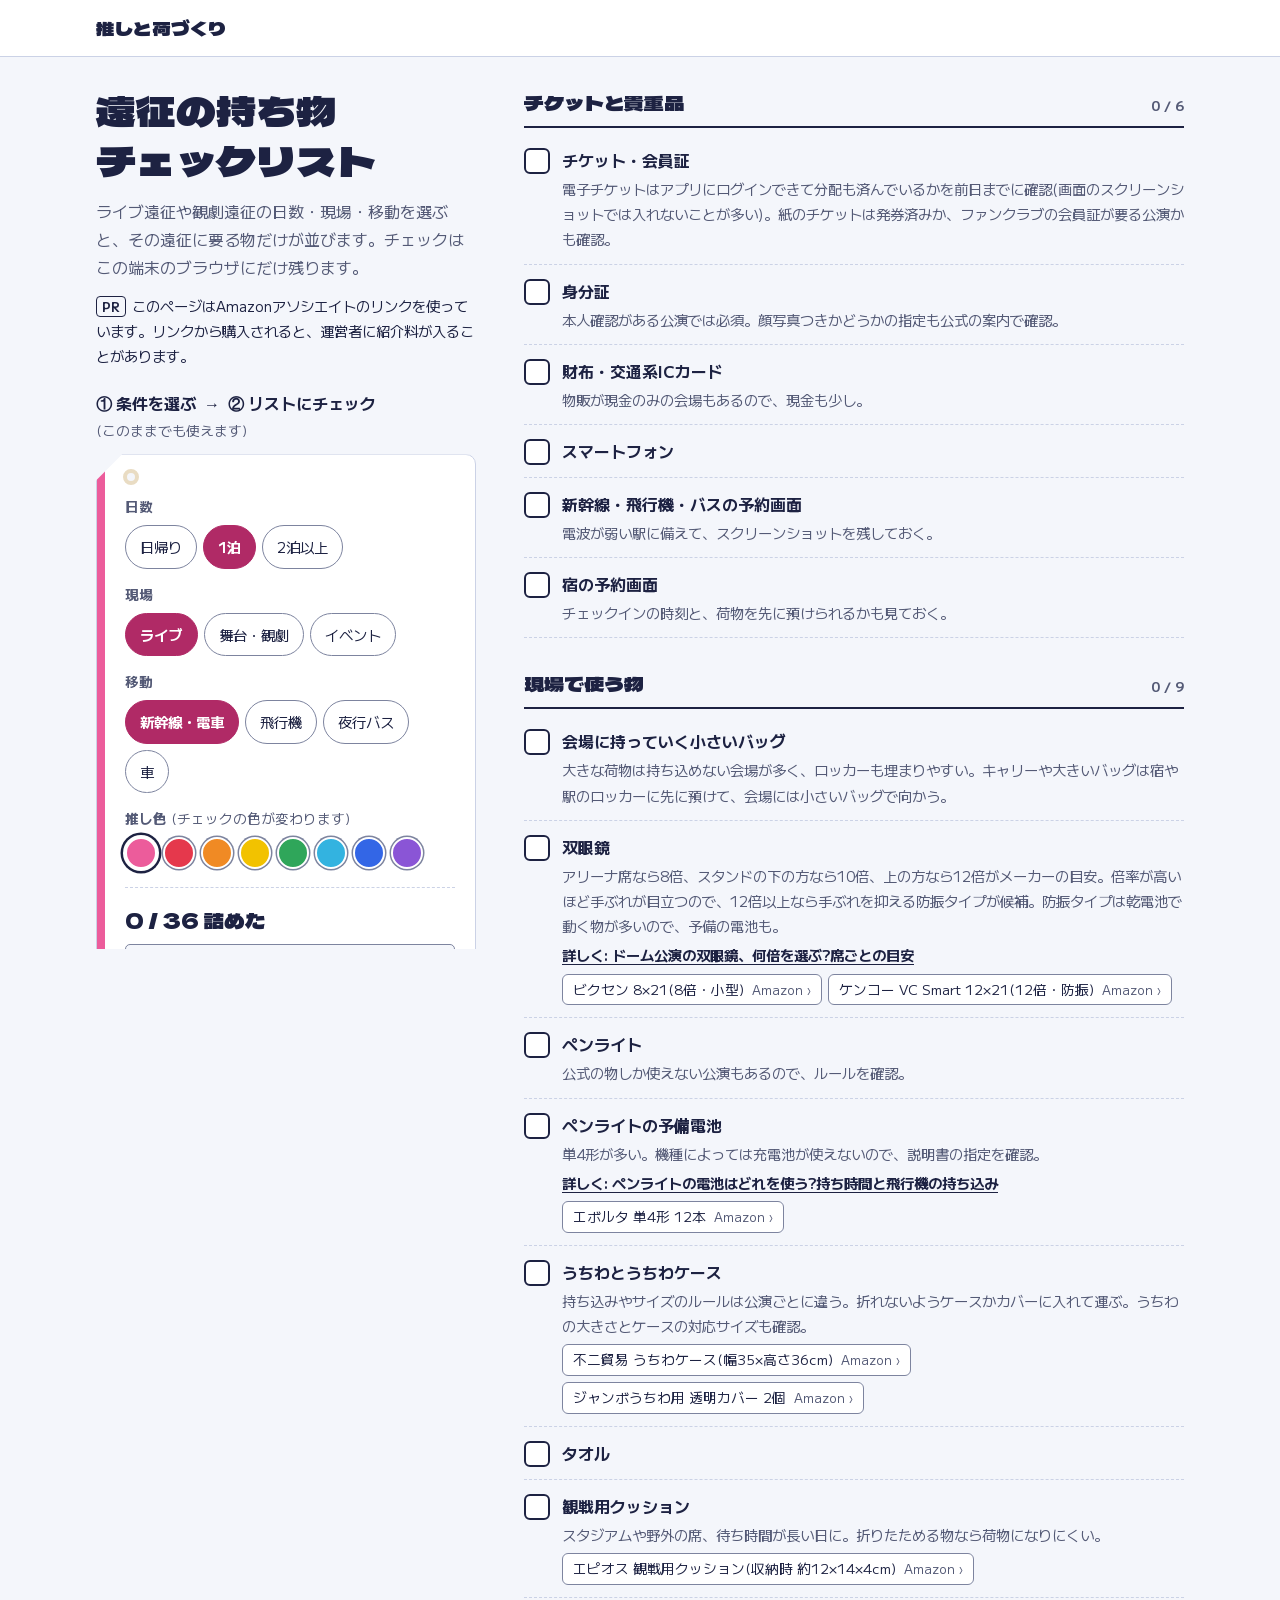
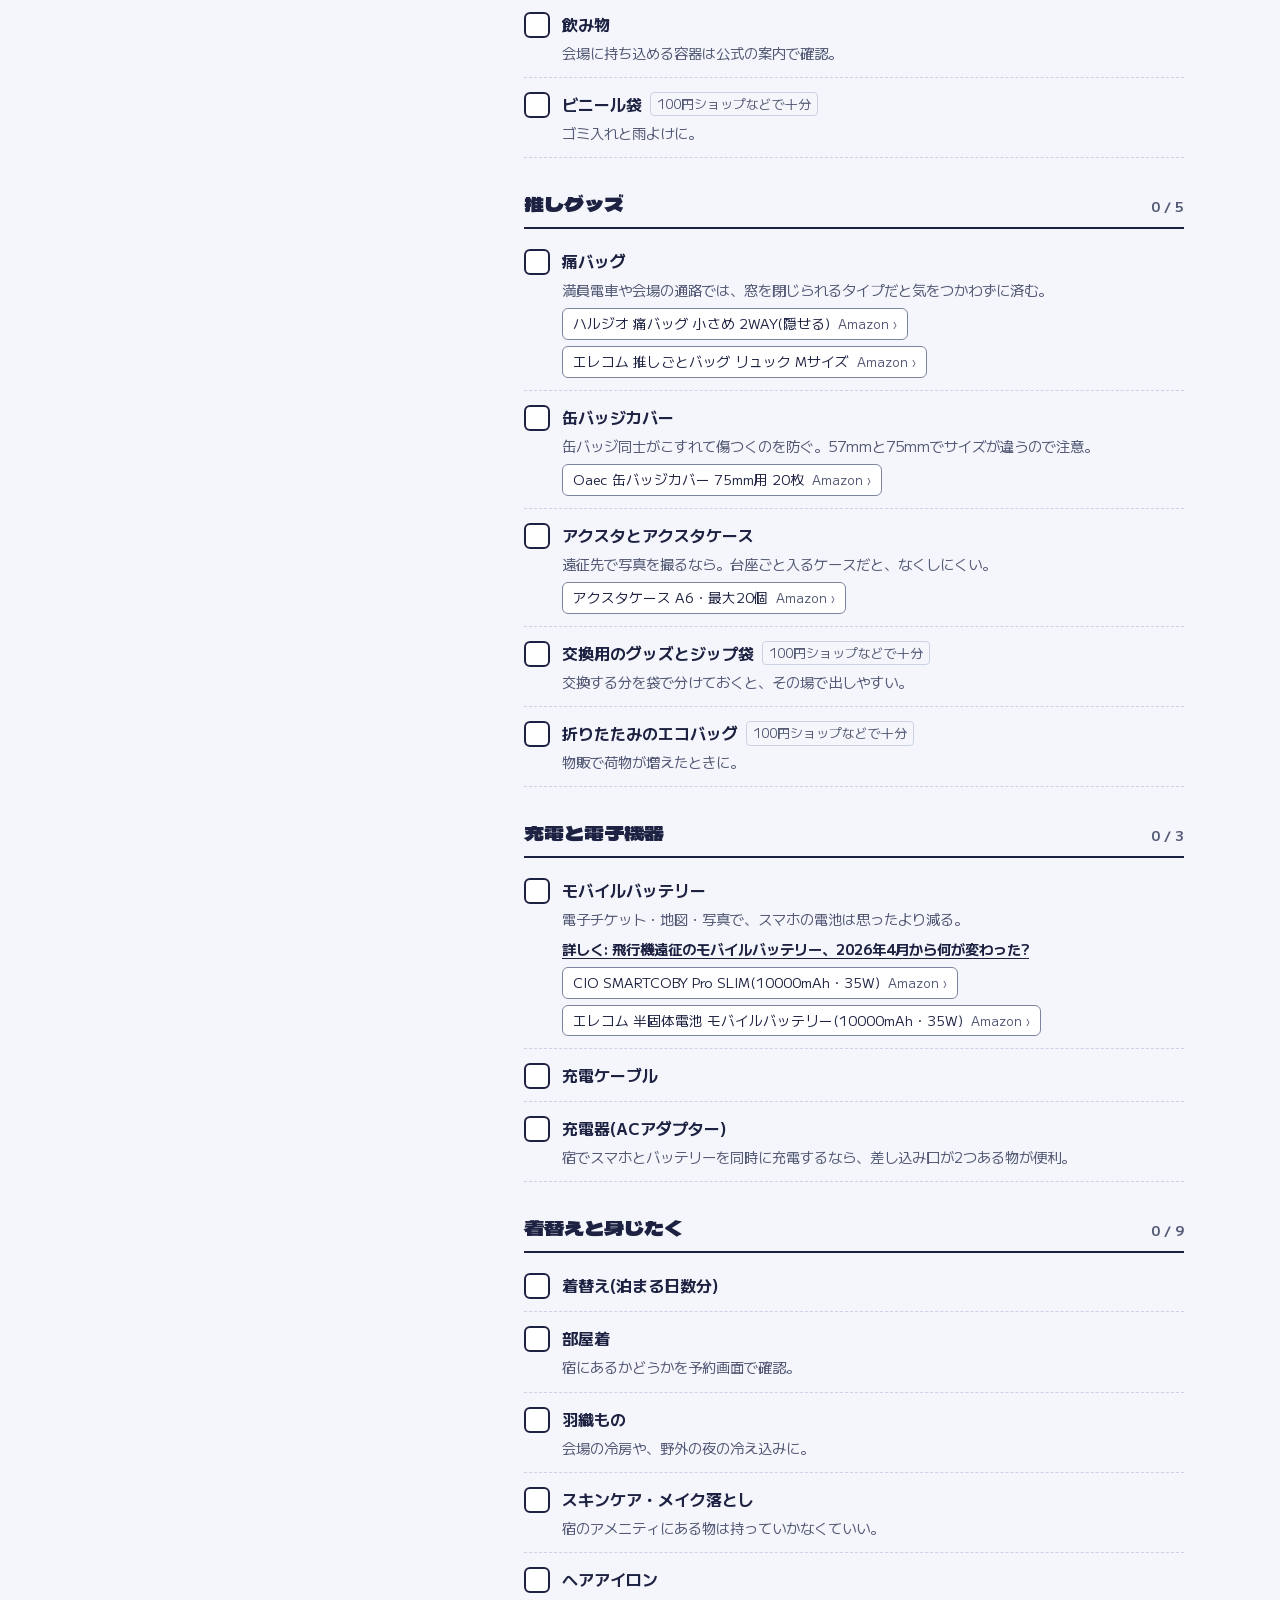
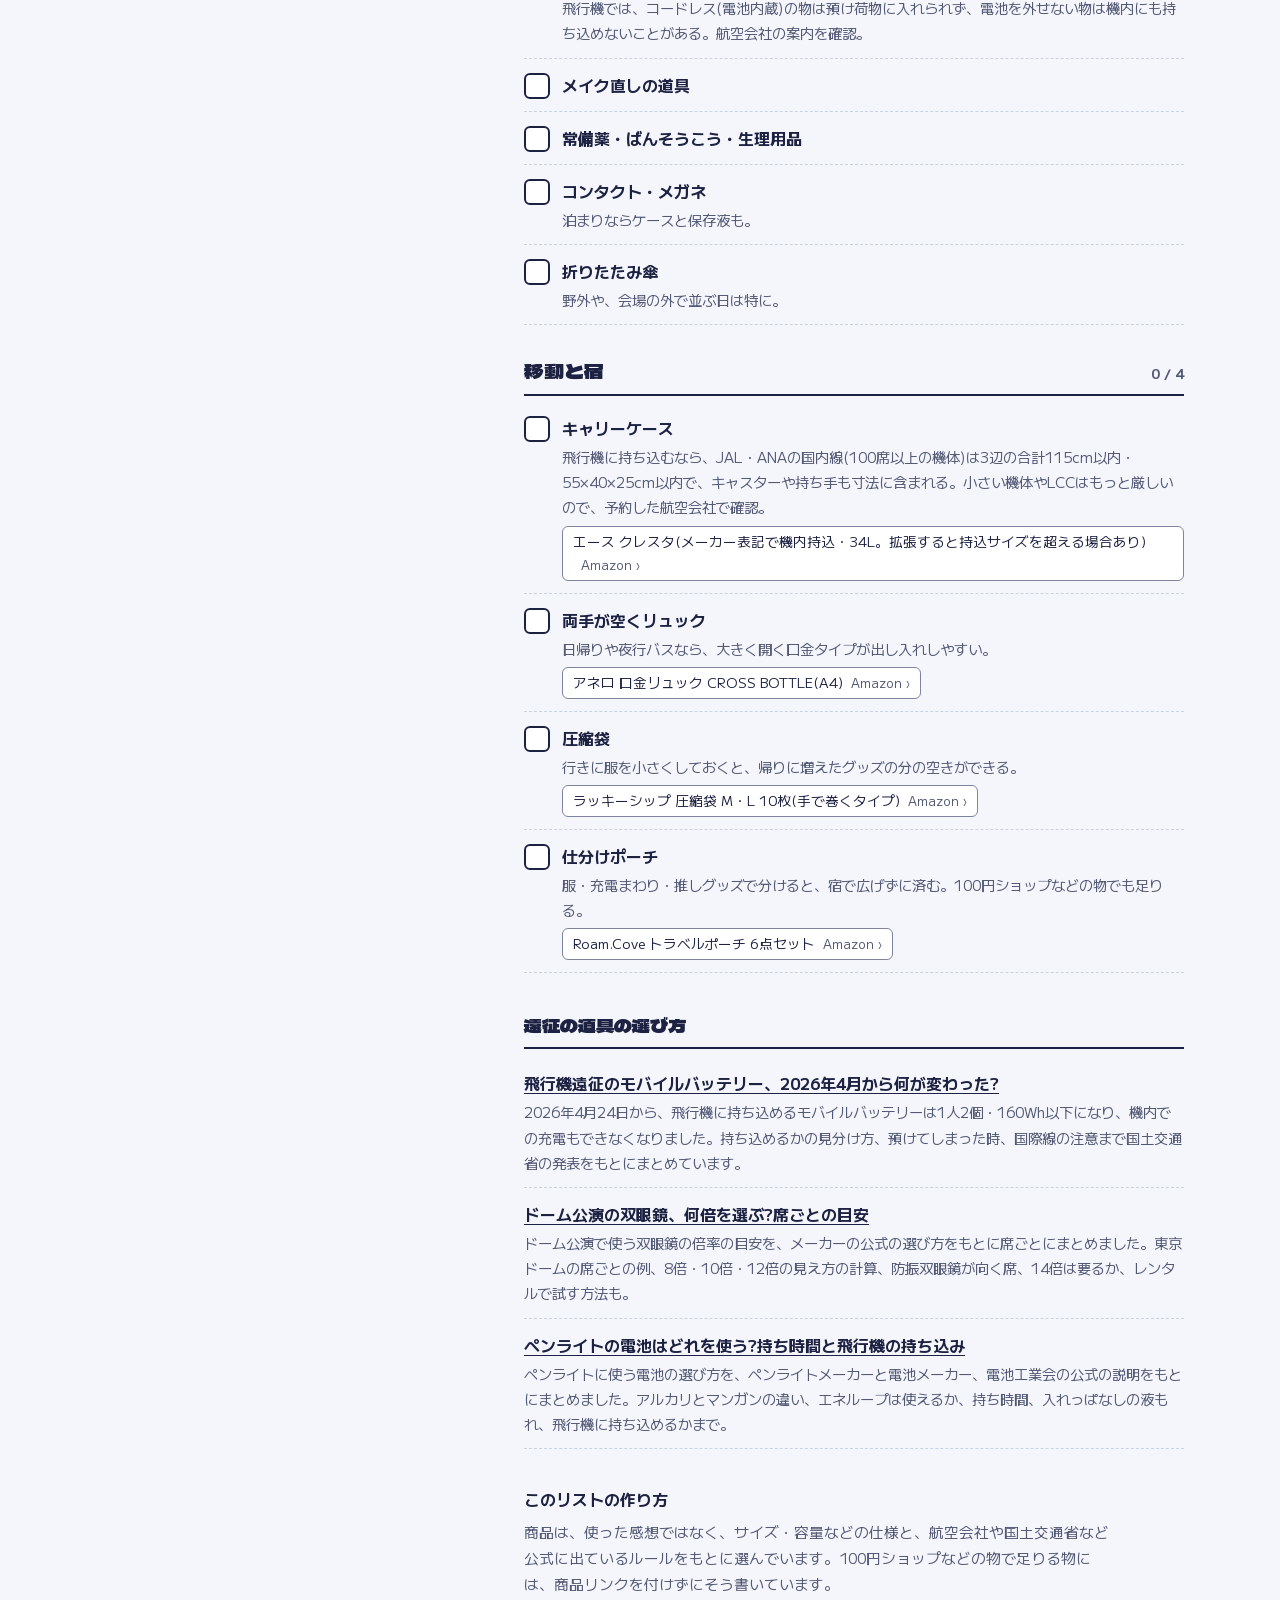
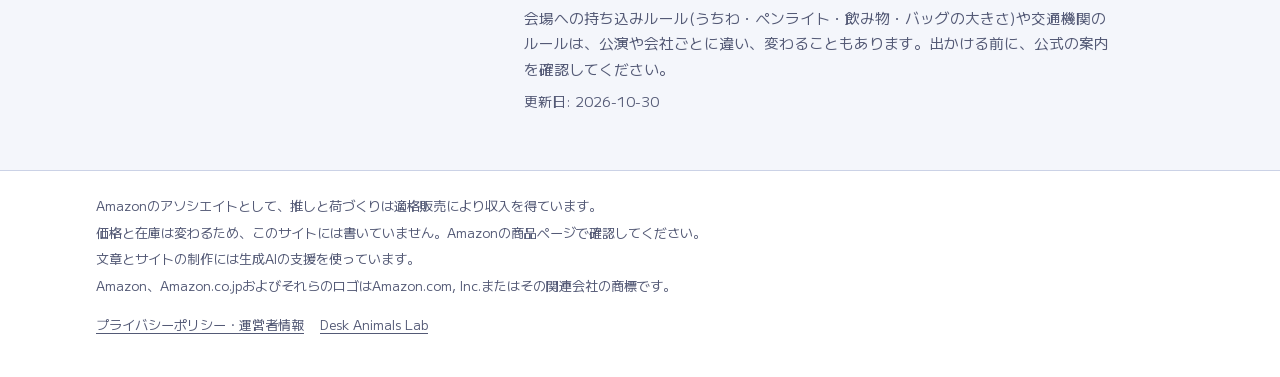
==== index.html @ 05c65831 "推しと荷づくり: スマホで行全体をタップでチェック、使い方の1行、記事からチェックリスト・関連記事への導線、追従表示の重複解消など Co-Authored-By: Claude Opus 5.5 <n" ====
<!DOCTYPE html>
<html lang="ja" class="no-js">
<head>
<meta charset="UTF-8">
<meta name="viewport" content="width=device-width, initial-scale=1.0">
<title>遠征の持ち物チェックリスト(ライブ・舞台・夜行バス・飛行機)｜推しと荷づくり</title>
<meta name="description" content="ライブ・舞台・イベントの遠征の持ち物チェックリスト。日帰りか泊まりか、新幹線・飛行機・夜行バス・車かを選ぶと、その遠征に要る物だけが並びます。チェックはお使いのブラウザにだけ保存されます。">
<link rel="canonical" href="https://deskanimals114510-ai.github.io/oshi-nizukuri/">
<meta property="og:type" content="website">
<meta property="og:site_name" content="推しと荷づくり">
<meta property="og:title" content="遠征の持ち物チェックリスト(ライブ・舞台・夜行バス・飛行機)｜推しと荷づくり">
<meta property="og:description" content="ライブ・舞台・イベントの遠征の持ち物チェックリスト。日帰りか泊まりか、新幹線・飛行機・夜行バス・車かを選ぶと、その遠征に要る物だけが並びます。チェックはお使いのブラウザにだけ保存されます。">
<meta property="og:url" content="https://deskanimals114510-ai.github.io/oshi-nizukuri/">
<meta property="og:image" content="https://deskanimals114510-ai.github.io/oshi-nizukuri/og-image.jpg">
<meta property="og:image:width" content="1200">
<meta property="og:image:height" content="630">
<meta property="og:image:alt" content="推しと荷づくり:遠征の持ち物チェックリストの荷札">
<meta property="og:locale" content="ja_JP">
<meta name="twitter:card" content="summary_large_image">
<meta name="theme-color" content="#1d2242">
<link rel="icon" href="data:image/svg+xml,<svg xmlns=%22http://www.w3.org/2000/svg%22 viewBox=%220 0 100 100%22><path d=%22M30 8h40l18 18v66H12V26z%22 fill=%22%231d2242%22/><circle cx=%2250%22 cy=%2228%22 r=%228%22 fill=%22%23f4f6fb%22/><rect x=%2224%22 y=%2252%22 width=%2252%22 height=%228%22 rx=%224%22 fill=%22%23ec5c9b%22/><rect x=%2224%22 y=%2268%22 width=%2236%22 height=%228%22 rx=%224%22 fill=%22%23f4f6fb%22/></svg>">
<link rel="preconnect" href="https://fonts.googleapis.com">
<link rel="preconnect" href="https://fonts.gstatic.com" crossorigin>
<link href="https://fonts.googleapis.com/css2?family=M+PLUS+2:wght@400..700&display=swap" rel="stylesheet">
<link href="https://fonts.googleapis.com/css2?family=Dela+Gothic+One&amp;display=swap&amp;text=%20/0123456789%3F%E3%80%81%E3%81%82%E3%81%86%E3%81%88%E3%81%8B%E3%81%8C%E3%81%8F%E3%81%93%E3%81%94%E3%81%97%E3%81%98%E3%81%9B%E3%81%9C%E3%81%9F%E3%81%A1%E3%81%A3%E3%81%A5%E3%81%A7%E3%81%A8%E3%81%A9%E3%81%AE%E3%81%AF%E3%81%B3%E3%81%B6%E3%81%BB%E3%81%BE%E3%81%BF%E3%82%81%E3%82%89%E3%82%8A%E3%82%8B%E3%82%8C%E3%82%8F%E3%82%92%E3%82%93%E3%82%A4%E3%82%A7%E3%82%AF%E3%82%B0%E3%82%B1%E3%82%B7%E3%82%B9%E3%82%BA%E3%83%81%E3%83%83%E3%83%86%E3%83%88%E3%83%89%E3%83%90%E3%83%97%E3%83%9A%E3%83%9D%E3%83%A0%E3%83%A2%E3%83%A9%E3%83%AA%E3%83%AB%E3%83%B3%E3%83%BB%E3%83%BC%E4%BA%86%E4%BB%B6%E4%BD%95%E4%BD%BF%E5%80%8B%E5%80%8D%E5%85%85%E5%85%AC%E5%85%B7%E5%8B%95%E5%8F%8C%E5%93%81%E5%96%B6%E5%99%A8%E5%A0%B1%E5%A0%B4%E5%A4%89%E5%AD%90%E5%AE%89%E5%AE%8C%E5%AE%BF%E5%B8%AD%E5%B9%B4%E5%BE%81%E6%83%85%E6%8C%81%E6%8E%A8%E6%96%B9%E6%99%82%E6%9B%BF%E6%9C%88%E6%9D%A1%E6%A9%9F%E6%B1%A0%E6%BC%94%E7%89%A9%E7%8F%BE%E7%9B%AE%E7%9C%BC%E7%9D%80%E7%A7%BB%E8%80%85%E8%8D%B7%E8%A1%8C%E8%A6%81%E8%A9%B0%E8%B2%B4%E8%BA%AB%E8%BE%BC%E9%81%8B%E9%81%93%E9%81%A0%E9%81%B8%E9%87%8D%E9%8F%A1%E9%96%93%E9%9B%BB%E9%A3%9B" rel="stylesheet">
<link rel="stylesheet" href="style.css?v=66cd78d8">
<script defer src="analytics.js?v=ef79816c"></script>
<style>html:has(#conds input[name="days"][value="day"]:checked) .item[data-days]:not([data-days~="day"]),
html:has(#conds input[name="days"][value="1"]:checked) .item[data-days]:not([data-days~="1"]),
html:has(#conds input[name="days"][value="2"]:checked) .item[data-days]:not([data-days~="2"]),
html:has(#conds input[name="scene"][value="live"]:checked) .item[data-scene]:not([data-scene~="live"]),
html:has(#conds input[name="scene"][value="stage"]:checked) .item[data-scene]:not([data-scene~="stage"]),
html:has(#conds input[name="scene"][value="event"]:checked) .item[data-scene]:not([data-scene~="event"]),
html:has(#conds input[name="move"][value="train"]:checked) .item[data-move]:not([data-move~="train"]),
html:has(#conds input[name="move"][value="plane"]:checked) .item[data-move]:not([data-move~="plane"]),
html:has(#conds input[name="move"][value="bus"]:checked) .item[data-move]:not([data-move~="bus"]),
html:has(#conds input[name="move"][value="car"]:checked) .item[data-move]:not([data-move~="car"]){display:none}</style>
<script type="application/ld+json">{"@context": "https://schema.org", "@type": "WebSite", "name": "推しと荷づくり", "url": "https://deskanimals114510-ai.github.io/oshi-nizukuri/", "inLanguage": "ja"}</script>
</head>
<body>
<a class="skip-link" href="#main">本文へ移動</a>
<header class="site-header">
  <div class="wrap">
    <a class="site-name" href="./">推しと荷づくり</a>
  </div>
</header>
<main id="main">
<div class="wrap layout">
  <div class="side">
    <h1>遠征の持ち物<br>チェックリスト</h1>
    <p class="lead">ライブ遠征や観劇遠征の日数・現場・移動を選ぶと、その遠征に要る物だけが並びます。チェックはこの端末のブラウザにだけ残ります。</p>
    <p class="pr-note"><b>PR</b>このページはAmazonアソシエイトのリンクを使っています。リンクから購入されると、運営者に紹介料が入ることがあります。</p>
    <p class="how"><span>① 条件を選ぶ</span><span aria-hidden="true">→</span><span>② リストにチェック</span><span class="how-sub">(このままでも使えます)</span></p>
    <div class="tag" id="tag">
      <div class="tag-hole" aria-hidden="true"></div>
      <form class="conds" id="conds" aria-label="遠征の条件"><fieldset class="cond cond-days"><legend>日数</legend><div class="chips"><label class="chip"><input type="radio" name="days" value="day"><span>日帰り</span></label><label class="chip"><input type="radio" name="days" value="1" checked><span>1泊</span></label><label class="chip"><input type="radio" name="days" value="2"><span>2泊以上</span></label></div></fieldset><fieldset class="cond cond-scene"><legend>現場</legend><div class="chips"><label class="chip"><input type="radio" name="scene" value="live" checked><span>ライブ</span></label><label class="chip"><input type="radio" name="scene" value="stage"><span>舞台・観劇</span></label><label class="chip"><input type="radio" name="scene" value="event"><span>イベント</span></label></div></fieldset><fieldset class="cond cond-move"><legend>移動</legend><div class="chips"><label class="chip"><input type="radio" name="move" value="train" checked><span>新幹線・電車</span></label><label class="chip"><input type="radio" name="move" value="plane"><span>飛行機</span></label><label class="chip"><input type="radio" name="move" value="bus"><span>夜行バス</span></label><label class="chip"><input type="radio" name="move" value="car"><span>車</span></label></div></fieldset><fieldset class="cond cond-color"><legend>推し色<span class="legend-sub">(チェックの色が変わります)</span></legend><div class="swatches"><label class="swatch" style="--sw:#ec5c9b"><input type="radio" name="color" value="pink" checked><span class="vh">ピンク</span></label><label class="swatch" style="--sw:#e5384c"><input type="radio" name="color" value="red"><span class="vh">赤</span></label><label class="swatch" style="--sw:#f08a24"><input type="radio" name="color" value="orange"><span class="vh">オレンジ</span></label><label class="swatch" style="--sw:#f2c200"><input type="radio" name="color" value="yellow"><span class="vh">黄</span></label><label class="swatch" style="--sw:#2fa65a"><input type="radio" name="color" value="green"><span class="vh">緑</span></label><label class="swatch" style="--sw:#33b3e0"><input type="radio" name="color" value="sky"><span class="vh">水色</span></label><label class="swatch" style="--sw:#3366e6"><input type="radio" name="color" value="blue"><span class="vh">青</span></label><label class="swatch" style="--sw:#8a55d6"><input type="radio" name="color" value="purple"><span class="vh">紫</span></label></div></fieldset></form>
      <div class="tag-progress">
        <p class="stamp" id="stamp" hidden>荷づくり完了</p>
        <p class="count" id="count">0 / 36 詰めた</p>
        <div class="bar" aria-hidden="true"><div class="bar-fill" id="bar"></div></div>
        <div class="tag-actions">
          <button type="button" id="reset">チェックを全部外す</button>
          <button type="button" id="print">印刷する</button>
          <a class="jump" href="#list">リストを見る</a>
        </div>
      </div>
      <noscript><p class="noscript">チェックの保存と件数の表示には、JavaScriptを有効にしてください。</p></noscript>
    </div>
    <p class="vh" id="status" role="status"></p>
    <p class="minor-note">未成年の人は、遠征や泊まり、買い物の前におうちの人と相談してください。</p>
  </div>
  <div class="list" id="list">
    <div class="mini-count" id="mini"><span id="mini-count" aria-hidden="true">0 / 36 詰めた</span><a href="#tag">条件を変える</a></div>
    <section class="cat" aria-labelledby="h-kichou"><div class="cat-head"><h2 id="h-kichou">チケットと貴重品<span class="vh cat-count-sr"></span></h2><span class="cat-count" aria-hidden="true">0 / 6</span></div><ul class="items"><li class="item"><input type="checkbox" id="c-ticket" data-id="ticket"><div class="item-body"><label for="c-ticket" class="item-name">チケット・会員証</label><p class="note">電子チケットはアプリにログインできて分配も済んでいるかを前日までに確認(画面のスクリーンショットでは入れないことが多い)。紙のチケットは発券済みか、ファンクラブの会員証が要る公演かも確認。</p></div></li><li class="item"><input type="checkbox" id="c-idcard" data-id="idcard"><div class="item-body"><label for="c-idcard" class="item-name">身分証</label><p class="note">本人確認がある公演では必須。顔写真つきかどうかの指定も公式の案内で確認。</p></div></li><li class="item"><input type="checkbox" id="c-wallet" data-id="wallet"><div class="item-body"><label for="c-wallet" class="item-name">財布・交通系ICカード</label><p class="note">物販が現金のみの会場もあるので、現金も少し。</p></div></li><li class="item"><input type="checkbox" id="c-phone" data-id="phone"><div class="item-body"><label for="c-phone" class="item-name">スマートフォン</label></div></li><li class="item" data-move="train plane bus"><input type="checkbox" id="c-transit" data-id="transit"><div class="item-body"><label for="c-transit" class="item-name">新幹線・飛行機・バスの予約画面</label><p class="note">電波が弱い駅に備えて、スクリーンショットを残しておく。</p></div></li><li class="item" data-days="1 2"><input type="checkbox" id="c-hotel" data-id="hotel"><div class="item-body"><label for="c-hotel" class="item-name">宿の予約画面</label><p class="note">チェックインの時刻と、荷物を先に預けられるかも見ておく。</p></div></li></ul></section><section class="cat" aria-labelledby="h-genba"><div class="cat-head"><h2 id="h-genba">現場で使う物<span class="vh cat-count-sr"></span></h2><span class="cat-count" aria-hidden="true">0 / 9</span></div><ul class="items"><li class="item"><input type="checkbox" id="c-smallbag" data-id="smallbag"><div class="item-body"><label for="c-smallbag" class="item-name">会場に持っていく小さいバッグ</label><p class="note">大きな荷物は持ち込めない会場が多く、ロッカーも埋まりやすい。キャリーや大きいバッグは宿や駅のロッカーに先に預けて、会場には小さいバッグで向かう。</p></div></li><li class="item" data-scene="live stage"><input type="checkbox" id="c-binoculars" data-id="binoculars"><div class="item-body"><label for="c-binoculars" class="item-name">双眼鏡</label><p class="note">アリーナ席なら8倍、スタンドの下の方なら10倍、上の方なら12倍がメーカーの目安。倍率が高いほど手ぶれが目立つので、12倍以上なら手ぶれを抑える防振タイプが候補。防振タイプは乾電池で動く物が多いので、予備の電池も。</p><p class="note more"><a href="dome-sougankyo/">詳しく: ドーム公演の双眼鏡、何倍を選ぶ?席ごとの目安</a></p><ul class="products" aria-label="双眼鏡の例(Amazon)"><li><a href="https://www.amazon.co.jp/dp/B085WGKHY2?tag=tinywonders-22" target="_blank" rel="sponsored noopener" data-item="binoculars" data-asin="B085WGKHY2">ビクセン 8×21(8倍・小型)<span class="vh">をAmazonで見る(新しいタブで開きます)</span></a></li><li><a href="https://www.amazon.co.jp/dp/B0DM1QFCFB?tag=tinywonders-22" target="_blank" rel="sponsored noopener" data-item="binoculars" data-asin="B0DM1QFCFB">ケンコー VC Smart 12×21(12倍・防振)<span class="vh">をAmazonで見る(新しいタブで開きます)</span></a></li></ul></div></li><li class="item" data-scene="live"><input type="checkbox" id="c-penlight" data-id="penlight"><div class="item-body"><label for="c-penlight" class="item-name">ペンライト</label><p class="note">公式の物しか使えない公演もあるので、ルールを確認。</p></div></li><li class="item" data-scene="live"><input type="checkbox" id="c-battery" data-id="battery"><div class="item-body"><label for="c-battery" class="item-name">ペンライトの予備電池</label><p class="note">単4形が多い。機種によっては充電池が使えないので、説明書の指定を確認。</p><p class="note more"><a href="penlight-denchi/">詳しく: ペンライトの電池はどれを使う?持ち時間と飛行機の持ち込み</a></p><ul class="products" aria-label="ペンライトの予備電池の例(Amazon)"><li><a href="https://www.amazon.co.jp/dp/B0016JYKFK?tag=tinywonders-22" target="_blank" rel="sponsored noopener" data-item="battery" data-asin="B0016JYKFK">エボルタ 単4形 12本<span class="vh">をAmazonで見る(新しいタブで開きます)</span></a></li></ul></div></li><li class="item" data-scene="live"><input type="checkbox" id="c-uchiwa" data-id="uchiwa"><div class="item-body"><label for="c-uchiwa" class="item-name">うちわとうちわケース</label><p class="note">持ち込みやサイズのルールは公演ごとに違う。折れないようケースかカバーに入れて運ぶ。うちわの大きさとケースの対応サイズも確認。</p><ul class="products" aria-label="うちわとうちわケースの例(Amazon)"><li><a href="https://www.amazon.co.jp/dp/B0CXXFJS57?tag=tinywonders-22" target="_blank" rel="sponsored noopener" data-item="uchiwa" data-asin="B0CXXFJS57">不二貿易 うちわケース(幅35×高さ36cm)<span class="vh">をAmazonで見る(新しいタブで開きます)</span></a></li><li><a href="https://www.amazon.co.jp/dp/B0925H5D5S?tag=tinywonders-22" target="_blank" rel="sponsored noopener" data-item="uchiwa" data-asin="B0925H5D5S">ジャンボうちわ用 透明カバー 2個<span class="vh">をAmazonで見る(新しいタブで開きます)</span></a></li></ul></div></li><li class="item" data-scene="live"><input type="checkbox" id="c-towel" data-id="towel"><div class="item-body"><label for="c-towel" class="item-name">タオル</label></div></li><li class="item" data-scene="live"><input type="checkbox" id="c-cushion" data-id="cushion"><div class="item-body"><label for="c-cushion" class="item-name">観戦用クッション</label><p class="note">スタジアムや野外の席、待ち時間が長い日に。折りたためる物なら荷物になりにくい。</p><ul class="products" aria-label="観戦用クッションの例(Amazon)"><li><a href="https://www.amazon.co.jp/dp/B083Y2HGFQ?tag=tinywonders-22" target="_blank" rel="sponsored noopener" data-item="cushion" data-asin="B083Y2HGFQ">エピオス 観戦用クッション(収納時 約12×14×4cm)<span class="vh">をAmazonで見る(新しいタブで開きます)</span></a></li></ul></div></li><li class="item"><input type="checkbox" id="c-drink" data-id="drink"><div class="item-body"><label for="c-drink" class="item-name">飲み物</label><p class="note">会場に持ち込める容器は公式の案内で確認。</p></div></li><li class="item"><input type="checkbox" id="c-plasticbag" data-id="plasticbag"><div class="item-body"><label for="c-plasticbag" class="item-name">ビニール袋</label><span class="cheap">100円ショップなどで十分</span><p class="note">ゴミ入れと雨よけに。</p></div></li></ul></section><section class="cat" aria-labelledby="h-oshi"><div class="cat-head"><h2 id="h-oshi">推しグッズ<span class="vh cat-count-sr"></span></h2><span class="cat-count" aria-hidden="true">0 / 5</span></div><ul class="items"><li class="item" data-scene="live event"><input type="checkbox" id="c-itabag" data-id="itabag"><div class="item-body"><label for="c-itabag" class="item-name">痛バッグ</label><p class="note">満員電車や会場の通路では、窓を閉じられるタイプだと気をつかわずに済む。</p><ul class="products" aria-label="痛バッグの例(Amazon)"><li><a href="https://www.amazon.co.jp/dp/B0CMP7P2BP?tag=tinywonders-22" target="_blank" rel="sponsored noopener" data-item="itabag" data-asin="B0CMP7P2BP">ハルジオ 痛バッグ 小さめ 2WAY(隠せる)<span class="vh">をAmazonで見る(新しいタブで開きます)</span></a></li><li><a href="https://www.amazon.co.jp/dp/B0BNNCP8WB?tag=tinywonders-22" target="_blank" rel="sponsored noopener" data-item="itabag" data-asin="B0BNNCP8WB">エレコム 推しごとバッグ リュック Mサイズ<span class="vh">をAmazonで見る(新しいタブで開きます)</span></a></li></ul></div></li><li class="item" data-scene="live event"><input type="checkbox" id="c-badgecover" data-id="badgecover"><div class="item-body"><label for="c-badgecover" class="item-name">缶バッジカバー</label><p class="note">缶バッジ同士がこすれて傷つくのを防ぐ。57mmと75mmでサイズが違うので注意。</p><ul class="products" aria-label="缶バッジカバーの例(Amazon)"><li><a href="https://www.amazon.co.jp/dp/B0B15FP99F?tag=tinywonders-22" target="_blank" rel="sponsored noopener" data-item="badgecover" data-asin="B0B15FP99F">Oaec 缶バッジカバー 75mm用 20枚<span class="vh">をAmazonで見る(新しいタブで開きます)</span></a></li></ul></div></li><li class="item"><input type="checkbox" id="c-acsta" data-id="acsta"><div class="item-body"><label for="c-acsta" class="item-name">アクスタとアクスタケース</label><p class="note">遠征先で写真を撮るなら。台座ごと入るケースだと、なくしにくい。</p><ul class="products" aria-label="アクスタとアクスタケースの例(Amazon)"><li><a href="https://www.amazon.co.jp/dp/B0DCBZ7HJW?tag=tinywonders-22" target="_blank" rel="sponsored noopener" data-item="acsta" data-asin="B0DCBZ7HJW">アクスタケース A6・最大20個<span class="vh">をAmazonで見る(新しいタブで開きます)</span></a></li></ul></div></li><li class="item" data-scene="event live"><input type="checkbox" id="c-trade" data-id="trade"><div class="item-body"><label for="c-trade" class="item-name">交換用のグッズとジップ袋</label><span class="cheap">100円ショップなどで十分</span><p class="note">交換する分を袋で分けておくと、その場で出しやすい。</p></div></li><li class="item"><input type="checkbox" id="c-ecobag" data-id="ecobag"><div class="item-body"><label for="c-ecobag" class="item-name">折りたたみのエコバッグ</label><span class="cheap">100円ショップなどで十分</span><p class="note">物販で荷物が増えたときに。</p></div></li></ul></section><section class="cat" aria-labelledby="h-denki"><div class="cat-head"><h2 id="h-denki">充電と電子機器<span class="vh cat-count-sr"></span></h2><span class="cat-count" aria-hidden="true">0 / 3</span></div><ul class="items"><li class="item"><input type="checkbox" id="c-powerbank" data-id="powerbank"><div class="item-body"><label for="c-powerbank" class="item-name">モバイルバッテリー</label><p class="note">電子チケット・地図・写真で、スマホの電池は思ったより減る。</p><p class="note more"><a href="hikouki-mobile-battery/">詳しく: 飛行機遠征のモバイルバッテリー、2026年4月から何が変わった?</a></p><ul class="products" aria-label="モバイルバッテリーの例(Amazon)"><li><a href="https://www.amazon.co.jp/dp/B0CHVZHLZ1?tag=tinywonders-22" target="_blank" rel="sponsored noopener" data-item="powerbank" data-asin="B0CHVZHLZ1">CIO SMARTCOBY Pro SLIM(10000mAh・35W)<span class="vh">をAmazonで見る(新しいタブで開きます)</span></a></li><li><a href="https://www.amazon.co.jp/dp/B0GPDBS299?tag=tinywonders-22" target="_blank" rel="sponsored noopener" data-item="powerbank" data-asin="B0GPDBS299">エレコム 半固体電池 モバイルバッテリー(10000mAh・35W)<span class="vh">をAmazonで見る(新しいタブで開きます)</span></a></li></ul></div></li><li class="item" data-move="plane"><input type="checkbox" id="c-powerbank-plane" data-id="powerbank-plane"><div class="item-body"><label for="c-powerbank-plane" class="item-name">飛行機の日のモバイルバッテリー</label><p class="note">預け荷物には入れられない。国土交通省が2026年4月24日から適用したルールで、機内に持ち込めるのは160Wh以下を2個まで、機内でバッテリーを充電することも、バッテリーからスマホを充電することもできない。端子はテープか袋で保護し、航空会社の案内どおり収納棚ではなく手元に置く。</p><p class="note more"><a href="hikouki-mobile-battery/">詳しく: 飛行機遠征のモバイルバッテリー、2026年4月から何が変わった?</a></p></div></li><li class="item"><input type="checkbox" id="c-cable" data-id="cable"><div class="item-body"><label for="c-cable" class="item-name">充電ケーブル</label></div></li><li class="item" data-days="1 2"><input type="checkbox" id="c-charger" data-id="charger"><div class="item-body"><label for="c-charger" class="item-name">充電器(ACアダプター)</label><p class="note">宿でスマホとバッテリーを同時に充電するなら、差し込み口が2つある物が便利。</p></div></li></ul></section><section class="cat" aria-labelledby="h-mijitaku"><div class="cat-head"><h2 id="h-mijitaku">着替えと身じたく<span class="vh cat-count-sr"></span></h2><span class="cat-count" aria-hidden="true">0 / 9</span></div><ul class="items"><li class="item" data-days="1 2"><input type="checkbox" id="c-clothes" data-id="clothes"><div class="item-body"><label for="c-clothes" class="item-name">着替え(泊まる日数分)</label></div></li><li class="item" data-days="2"><input type="checkbox" id="c-laundry" data-id="laundry"><div class="item-body"><label for="c-laundry" class="item-name">洗濯の道具</label><span class="cheap">100円ショップなどで十分</span><p class="note">2泊以上なら、宿のコインランドリーで洗う前提にすると着替えを減らせる。洗濯ネットと小分けの洗剤、小銭を。</p></div></li><li class="item" data-days="1 2"><input type="checkbox" id="c-sleepwear" data-id="sleepwear"><div class="item-body"><label for="c-sleepwear" class="item-name">部屋着</label><p class="note">宿にあるかどうかを予約画面で確認。</p></div></li><li class="item"><input type="checkbox" id="c-outer" data-id="outer"><div class="item-body"><label for="c-outer" class="item-name">羽織もの</label><p class="note">会場の冷房や、野外の夜の冷え込みに。</p></div></li><li class="item" data-days="1 2"><input type="checkbox" id="c-skincare" data-id="skincare"><div class="item-body"><label for="c-skincare" class="item-name">スキンケア・メイク落とし</label><p class="note">宿のアメニティにある物は持っていかなくていい。</p></div></li><li class="item" data-days="1 2"><input type="checkbox" id="c-hairiron" data-id="hairiron"><div class="item-body"><label for="c-hairiron" class="item-name">ヘアアイロン</label><p class="note">飛行機では、コードレス(電池内蔵)の物は預け荷物に入れられず、電池を外せない物は機内にも持ち込めないことがある。航空会社の案内を確認。</p></div></li><li class="item"><input type="checkbox" id="c-makeup" data-id="makeup"><div class="item-body"><label for="c-makeup" class="item-name">メイク直しの道具</label></div></li><li class="item"><input type="checkbox" id="c-medicine" data-id="medicine"><div class="item-body"><label for="c-medicine" class="item-name">常備薬・ばんそうこう・生理用品</label></div></li><li class="item"><input type="checkbox" id="c-contacts" data-id="contacts"><div class="item-body"><label for="c-contacts" class="item-name">コンタクト・メガネ</label><p class="note">泊まりならケースと保存液も。</p></div></li><li class="item"><input type="checkbox" id="c-umbrella" data-id="umbrella"><div class="item-body"><label for="c-umbrella" class="item-name">折りたたみ傘</label><p class="note">野外や、会場の外で並ぶ日は特に。</p></div></li></ul></section><section class="cat" aria-labelledby="h-idou"><div class="cat-head"><h2 id="h-idou">移動と宿<span class="vh cat-count-sr"></span></h2><span class="cat-count" aria-hidden="true">0 / 4</span></div><ul class="items"><li class="item" data-days="1 2" data-move="train plane car"><input type="checkbox" id="c-suitcase" data-id="suitcase"><div class="item-body"><label for="c-suitcase" class="item-name">キャリーケース</label><p class="note">飛行機に持ち込むなら、JAL・ANAの国内線(100席以上の機体)は3辺の合計115cm以内・55×40×25cm以内で、キャスターや持ち手も寸法に含まれる。小さい機体やLCCはもっと厳しいので、予約した航空会社で確認。</p><ul class="products" aria-label="キャリーケースの例(Amazon)"><li><a href="https://www.amazon.co.jp/dp/B07NSF1PY9?tag=tinywonders-22" target="_blank" rel="sponsored noopener" data-item="suitcase" data-asin="B07NSF1PY9">エース クレスタ(メーカー表記で機内持込・34L。拡張すると持込サイズを超える場合あり)<span class="vh">をAmazonで見る(新しいタブで開きます)</span></a></li></ul></div></li><li class="item" data-move="plane"><input type="checkbox" id="c-carryon-plane" data-id="carryon-plane"><div class="item-body"><label for="c-carryon-plane" class="item-name">飛行機に持ち込むバッグの数</label><p class="note">JAL・ANAの国内線は、手荷物1個と身の回り品1個の合計2個・合計10kgまで。キャリー+痛バ+リュックの3つ持ちなら、1つをキャリーにしまう。身の回り品は前の座席の下に入る大きさまでと決めている航空会社があるので、大きい痛バやリュックは予約した航空会社のサイズを確認。</p></div></li><li class="item"><input type="checkbox" id="c-backpack" data-id="backpack"><div class="item-body"><label for="c-backpack" class="item-name">両手が空くリュック</label><p class="note">日帰りや夜行バスなら、大きく開く口金タイプが出し入れしやすい。</p><ul class="products" aria-label="両手が空くリュックの例(Amazon)"><li><a href="https://www.amazon.co.jp/dp/B0BNHHQ7DS?tag=tinywonders-22" target="_blank" rel="sponsored noopener" data-item="backpack" data-asin="B0BNHHQ7DS">アネロ 口金リュック CROSS BOTTLE(A4)<span class="vh">をAmazonで見る(新しいタブで開きます)</span></a></li></ul></div></li><li class="item" data-days="1 2" data-move="bus"><input type="checkbox" id="c-boston" data-id="boston"><div class="item-body"><label for="c-boston" class="item-name">ボストンバッグ</label><p class="note">夜行バスはトランクに預ける大きさに制限がある会社も。キャリーの持ち手に通せる物だと、乗り継ぎで楽。</p><ul class="products" aria-label="ボストンバッグの例(Amazon)"><li><a href="https://www.amazon.co.jp/dp/B0GYQWW97X?tag=tinywonders-22" target="_blank" rel="sponsored noopener" data-item="boston" data-asin="B0GYQWW97X">maytopia ボストン(35L・キャリーオン用ベルト)<span class="vh">をAmazonで見る(新しいタブで開きます)</span></a></li></ul></div></li><li class="item" data-move="bus"><input type="checkbox" id="c-busset" data-id="busset"><div class="item-body"><label for="c-busset" class="item-name">ブランケット・ネックピロー・アイマスク</label><span class="cheap">100円ショップなどで十分</span><p class="note">夜行バスで眠るための3点。手持ちの物で足りる。</p></div></li><li class="item" data-days="1 2"><input type="checkbox" id="c-compress" data-id="compress"><div class="item-body"><label for="c-compress" class="item-name">圧縮袋</label><p class="note">行きに服を小さくしておくと、帰りに増えたグッズの分の空きができる。</p><ul class="products" aria-label="圧縮袋の例(Amazon)"><li><a href="https://www.amazon.co.jp/dp/B00J89GKBC?tag=tinywonders-22" target="_blank" rel="sponsored noopener" data-item="compress" data-asin="B00J89GKBC">ラッキーシップ 圧縮袋 M・L 10枚(手で巻くタイプ)<span class="vh">をAmazonで見る(新しいタブで開きます)</span></a></li></ul></div></li><li class="item" data-days="1 2"><input type="checkbox" id="c-pouch" data-id="pouch"><div class="item-body"><label for="c-pouch" class="item-name">仕分けポーチ</label><p class="note">服・充電まわり・推しグッズで分けると、宿で広げずに済む。100円ショップなどの物でも足りる。</p><ul class="products" aria-label="仕分けポーチの例(Amazon)"><li><a href="https://www.amazon.co.jp/dp/B09CGXJYXB?tag=tinywonders-22" target="_blank" rel="sponsored noopener" data-item="pouch" data-asin="B09CGXJYXB">Roam.Cove トラベルポーチ 6点セット<span class="vh">をAmazonで見る(新しいタブで開きます)</span></a></li></ul></div></li></ul></section>
    <section class="reading" aria-labelledby="h-reading"><h2 id="h-reading">遠征の道具の選び方</h2><ul><li><a href="hikouki-mobile-battery/">飛行機遠征のモバイルバッテリー、2026年4月から何が変わった?</a><p>2026年4月24日から、飛行機に持ち込めるモバイルバッテリーは1人2個・160Wh以下になり、機内での充電もできなくなりました。持ち込めるかの見分け方、預けてしまった時、国際線の注意まで国土交通省の発表をもとにまとめています。</p></li><li><a href="dome-sougankyo/">ドーム公演の双眼鏡、何倍を選ぶ?席ごとの目安</a><p>ドーム公演で使う双眼鏡の倍率の目安を、メーカーの公式の選び方をもとに席ごとにまとめました。東京ドームの席ごとの例、8倍・10倍・12倍の見え方の計算、防振双眼鏡が向く席、14倍は要るか、レンタルで試す方法も。</p></li><li><a href="penlight-denchi/">ペンライトの電池はどれを使う?持ち時間と飛行機の持ち込み</a><p>ペンライトに使う電池の選び方を、ペンライトメーカーと電池メーカー、電池工業会の公式の説明をもとにまとめました。アルカリとマンガンの違い、エネループは使えるか、持ち時間、入れっぱなしの液もれ、飛行機に持ち込めるかまで。</p></li></ul></section>
    <section class="about" aria-labelledby="h-about">
      <h2 id="h-about">このリストの作り方</h2>
      <p>商品は、使った感想ではなく、サイズ・容量などの仕様と、航空会社や国土交通省など公式に出ているルールをもとに選んでいます。100円ショップなどの物で足りる物には、商品リンクを付けずにそう書いています。</p>
      <p>会場への持ち込みルール(うちわ・ペンライト・飲み物・バッグの大きさ)や交通機関のルールは、公演や会社ごとに違い、変わることもあります。出かける前に、公式の案内を確認してください。</p>
      <p class="updated">更新日: <time datetime="2026-10-30">2026-10-30</time></p>
    </section>
  </div>
</div>
</main>
<script>window.OSHI_COLORS={"pink": {"fill": "#ec5c9b", "ink": "#b02a66"}, "red": {"fill": "#e5384c", "ink": "#b3202f"}, "orange": {"fill": "#f08a24", "ink": "#9a4a06"}, "yellow": {"fill": "#f2c200", "ink": "#7a5d00"}, "green": {"fill": "#2fa65a", "ink": "#1b6b3b"}, "sky": {"fill": "#33b3e0", "ink": "#0a6688"}, "blue": {"fill": "#3366e6", "ink": "#2347b3"}, "purple": {"fill": "#8a55d6", "ink": "#6a35b5"}};</script>
<script defer src="checklist.js?v=e6942f55"></script>
<footer class="site-footer">
  <div class="wrap">
    <p>Amazonのアソシエイトとして、推しと荷づくりは適格販売により収入を得ています。</p>
    <p>価格と在庫は変わるため、このサイトには書いていません。Amazonの商品ページで確認してください。</p>
    <p>文章とサイトの制作には生成AIの支援を使っています。</p>
    <p>Amazon、Amazon.co.jpおよびそれらのロゴはAmazon.com, Inc.またはその関連会社の商標です。</p>
    <p class="footer-links"><a href="privacy/">プライバシーポリシー・運営者情報</a><a href="https://deskanimals114510-ai.github.io/">Desk Animals Lab</a></p>
  </div>
</footer>
</body>
</html>
---- style.css ----
/* 推しと荷づくり。荷札(luggage tag)を一点の見せ場にし、他は静かに保つ。
   --oshi / --oshi-ink は選んだ推し色でJSが差し替える(ink は文字・チェック欄用、背景に対し4.5:1以上) */
:root {
  --paper: #f4f6fb;
  --card: #ffffff;
  --ink: #1d2242;
  --sub: #545a76;
  --line: #cbd2e6;
  --line-strong: #7d849f; /* 操作できる部品の枠。白・紙色の両方に3:1以上 */
  --kraft: #e9dcc3;
  --oshi: #ec5c9b;
  --oshi-ink: #b02a66;
  --radius: 10px;
  --font-body: "M PLUS 2", "Hiragino Sans", "Yu Gothic", sans-serif;
  --font-display: "Dela Gothic One", "M PLUS 2", sans-serif;
}

* { box-sizing: border-box; }
html { -webkit-text-size-adjust: 100%; }
body {
  margin: 0;
  background: var(--paper);
  color: var(--ink);
  font-family: var(--font-body);
  font-size: 1rem;
  line-height: 1.75;
}
a { color: var(--ink); text-underline-offset: 3px; }
a:hover { color: var(--oshi-ink); }
:focus-visible { outline: 3px solid var(--oshi-ink); outline-offset: 2px; }
.vh { position: absolute; width: 1px; height: 1px; margin: -1px; padding: 0; border: 0; overflow: hidden; clip: rect(0 0 0 0); white-space: nowrap; }
.skip-link { position: absolute; left: 16px; top: -48px; background: var(--ink); color: #fff; padding: 8px 12px; border-radius: 6px; z-index: 10; }
.skip-link:focus { top: 8px; color: #fff; }
.wrap { max-width: 1120px; margin: 0 auto; padding: 0 16px; }

/* ヘッダー */
.site-header { border-bottom: 1px solid var(--line); background: var(--card); }
.site-header .wrap { display: flex; align-items: center; min-height: 56px; }
.site-name { font-family: var(--font-display); font-size: 1.15rem; text-decoration: none; letter-spacing: .04em; }

/* レイアウト */
.layout { display: grid; gap: 32px; padding-top: 28px; padding-bottom: 48px; }
@media (min-width: 900px) {
  .layout { grid-template-columns: 380px 1fr; gap: 48px; align-items: start; }
  /* 低い画面のノートPCでも進捗とボタンが見えるよう、左カラムの中だけでスクロールさせる */
  .side { position: sticky; top: 16px; max-height: calc(100vh - 32px); overflow-y: auto; scrollbar-width: thin; padding: 4px; margin: -4px; }
}

h1 {
  font-family: var(--font-display);
  font-weight: 400;
  font-size: clamp(1.9rem, 5vw, 2.5rem);
  line-height: 1.25;
  margin: 0 0 12px;
}
.lead { margin: 0 0 12px; color: var(--sub); }
.pr-note { font-size: .9rem; color: var(--ink); margin: 0 0 20px; }
.minor-note { font-size: .85rem; color: var(--sub); margin: 16px 0 0; }
.article .minor-note { margin: 0 0 16px; }
.how { display: flex; flex-wrap: wrap; align-items: baseline; gap: 2px 8px; margin: 0 0 12px; font-weight: 700; }
.how-sub { font-weight: 400; font-size: .85rem; color: var(--sub); }
.pr-note b { display: inline-block; border: 1px solid var(--ink); border-radius: 4px; padding: 0 5px; margin-right: 6px; font-size: .8rem; line-height: 1.5; }

/* 荷札 */
.tag {
  position: relative;
  background: var(--card);
  border: 1px solid var(--line);
  border-radius: 6px var(--radius) var(--radius) 6px;
  padding: 40px 20px 20px 28px;
  clip-path: polygon(0 26px, 26px 0, 100% 0, 100% 100%, 0 100%);
}
.tag::before { /* 推し色の帯 */
  content: "";
  position: absolute; left: 0; top: 0; bottom: 0; width: 8px;
  background: var(--oshi);
}
.tag-hole {
  position: absolute; left: 26px; top: 14px;
  width: 16px; height: 16px; border-radius: 50%;
  background: var(--paper); border: 4px solid var(--kraft);
}
.conds { display: grid; gap: 14px; }
.cond { border: 0; margin: 0; padding: 0; min-width: 0; }
.cond legend { font-weight: 700; font-size: .85rem; color: var(--sub); padding: 0; margin-bottom: 6px; }
.legend-sub { font-weight: 400; margin-left: 4px; }
.chips, .swatches { display: flex; flex-wrap: wrap; gap: 6px; }
.chip { position: relative; }
.chip input, .swatch input { position: absolute; opacity: 0; inset: 0; margin: 0; cursor: pointer; }
.chip span {
  display: inline-block; padding: 10px 14px; border: 1.5px solid var(--line-strong); border-radius: 999px;
  font-size: .9rem; line-height: 1.5; background: var(--card);
}
.chip input:checked + span { background: var(--oshi-ink); border-color: var(--oshi-ink); color: #fff; font-weight: 700; }
.chip input:focus-visible + span { outline: 3px solid var(--oshi-ink); outline-offset: 2px; }
.swatch {
  position: relative; width: 32px; height: 32px; border-radius: 50%;
  background: var(--sw); border: 2px solid var(--card); box-shadow: 0 0 0 1.5px var(--line-strong);
}
.swatch:has(input:checked) { box-shadow: 0 0 0 2px var(--card), 0 0 0 4.5px var(--ink); }
.swatch:has(input:focus-visible) { outline: 3px solid var(--ink); outline-offset: 5px; }

.tag-progress { position: relative; margin-top: 18px; padding-top: 14px; border-top: 1.5px dashed var(--line); }
.no-js .tag-progress { display: none; }
.noscript { margin: 12px 0 0; font-size: .85rem; color: var(--sub); }
.count { margin: 0 0 6px; font-family: var(--font-display); font-size: 1.3rem; }
.bar { height: 10px; border-radius: 999px; background: var(--paper); border: 1px solid var(--line-strong); overflow: hidden; }
.bar-fill { height: 100%; width: 0; background: var(--oshi-ink); transition: width .25s ease; }
.tag-actions { display: flex; flex-wrap: wrap; gap: 8px; margin-top: 12px; }
.tag-actions button {
  font: inherit; font-size: .85rem; color: var(--ink); background: var(--card);
  border: 1.5px solid var(--line-strong); border-radius: 8px; padding: 8px 14px; cursor: pointer;
}
.tag-actions button.armed { border-color: var(--oshi-ink); color: var(--oshi-ink); font-weight: 700; }
.jump { align-self: center; font-size: .9rem; font-weight: 700; padding: 8px 4px; }
@media (min-width: 900px) { .jump { display: none; } }
.tag-actions button:hover { border-color: var(--ink); }
.stamp {
  display: inline-block; margin: 0 0 10px 4px;
  font-family: var(--font-display); font-size: 1rem; color: var(--oshi-ink);
  border: 3px solid var(--oshi-ink); border-radius: 8px; padding: 2px 10px;
  transform: rotate(-8deg); background: var(--card);
}
.tag.just-done .stamp { animation: stamp .35s ease-out; }
@keyframes stamp { from { transform: rotate(-8deg) scale(1.6); opacity: 0; } to { transform: rotate(-8deg) scale(1); opacity: 1; } }

/* スマホ用の小さな残数表示 */
.mini-count {
  position: sticky; top: 0; z-index: 5; margin: 0 -16px 8px; padding: 8px 16px;
  background: color-mix(in srgb, var(--paper) 92%, transparent); border-bottom: 1px solid var(--line);
  font-weight: 700; font-size: .9rem;
  display: flex; justify-content: space-between; align-items: center; gap: 12px;
  transition: opacity .2s;
}
.mini-count:not(.away) { opacity: 0; pointer-events: none; }
.mini-count a { font-size: .85rem; padding: 6px 0; }
@media (min-width: 900px) { .mini-count { display: none; } }

/* チェックリスト */
.cat { margin-bottom: 28px; }
.cat-head {
  display: flex; justify-content: space-between; align-items: baseline; gap: 12px;
  margin: 0 0 6px; padding-bottom: 6px; border-bottom: 2px solid var(--ink);
}
.cat h2 { font-family: var(--font-display); font-weight: 400; font-size: 1.25rem; margin: 0; }
.cat-count { font-family: var(--font-body); font-size: .85rem; font-weight: 700; color: var(--sub); }
.items { list-style: none; margin: 0; padding: 0; }
.item { position: relative; display: flex; gap: 12px; padding: 12px 0; border-bottom: 1px dashed var(--line); }
.item[hidden] { display: none; }
.item input {
  appearance: none; -webkit-appearance: none; flex: none;
  width: 26px; height: 26px; margin: 2px 0 0; border: 2px solid var(--ink); border-radius: 6px;
  background: var(--card); cursor: pointer; display: grid; place-content: center;
}
.item input::after {
  content: ""; width: 12px; height: 7px; border-left: 3px solid #fff; border-bottom: 3px solid #fff;
  transform: rotate(-45deg) translate(1px, -1px); opacity: 0;
}
.item input:checked { background: var(--oshi-ink); border-color: var(--oshi-ink); }
.item input:checked::after { opacity: 1; }
.item-body { min-width: 0; flex: 1; }
.item-name { font-weight: 700; cursor: pointer; }
.item-name::after { content: ""; position: absolute; inset: 0; }
.item a { position: relative; z-index: 1; }
.item input:checked + .item-body .item-name { text-decoration: line-through; text-decoration-color: var(--oshi-ink); text-decoration-thickness: 2px; color: var(--sub); }
.cheap {
  display: inline-block; margin-left: 8px; font-size: .8rem; color: var(--sub);
  border: 1px solid var(--line); border-radius: 4px; padding: 0 6px; vertical-align: 2px;
}
.note { margin: 2px 0 0; font-size: .9rem; color: var(--sub); }
.products { list-style: none; margin: 6px 0 0; padding: 0; display: flex; flex-wrap: wrap; gap: 6px; }
.products a {
  display: inline-block; font-size: .85rem; text-decoration: none;
  border: 1.5px solid var(--line-strong); border-radius: 6px; padding: 3px 10px; background: var(--card);
}
.products a::after { content: "Amazon ›" / ""; margin-left: 8px; font-size: .8rem; color: var(--sub); white-space: nowrap; }
.products a:hover { border-color: var(--oshi-ink); }

.about { margin-top: 36px; font-size: .92rem; color: var(--sub); }
.about h2 { font-size: 1rem; color: var(--ink); margin: 0 0 6px; }
.about p { margin: 0 0 8px; max-width: 40em; }
.updated { font-size: .85rem; }

/* 説明ページ */
.prose { max-width: 760px; padding-top: 28px; padding-bottom: 48px; }
.prose h1 { font-size: 1.7rem; }
.prose h2 { font-size: 1.1rem; margin: 28px 0 6px; }
.prose p, .prose ul { margin: 0 0 10px; }

/* 記事 */
.reading { margin-top: 36px; }
.reading h2 { font-family: var(--font-display); font-weight: 400; font-size: 1.15rem; margin: 0 0 8px; padding-bottom: 6px; border-bottom: 2px solid var(--ink); }
.reading ul { list-style: none; margin: 0; padding: 0; }
.reading li { padding: 12px 0; border-bottom: 1px dashed var(--line); }
.reading li a { font-weight: 700; }
.reading li p { margin: 2px 0 0; font-size: .9rem; color: var(--sub); }
.article { line-height: 1.85; }
.article h1 { font-family: var(--font-display); font-weight: 400; font-size: clamp(1.6rem, 4.5vw, 2.1rem); line-height: 1.35; margin: 8px 0 8px; }
.article h2 { font-size: 1.25rem; margin: 40px 0 10px; padding-bottom: 6px; border-bottom: 2px solid var(--ink); scroll-margin-top: 16px; }
.article h3 { font-size: 1.05rem; margin: 24px 0 6px; }
.article .lead { color: var(--ink); }
.breadcrumb { font-size: .85rem; color: var(--sub); }
.breadcrumb a { color: var(--sub); }
.to-list { margin: 0 0 4px; }
.to-list a { display: block; position: relative; background: var(--card); border: 1px solid var(--line); border-left: 6px solid var(--oshi); border-radius: 0 var(--radius) var(--radius) 0; padding: 10px 36px 10px 14px; font-weight: 700; text-decoration: none; }
.to-list a::after { content: "›" / ""; position: absolute; right: 14px; top: 50%; transform: translateY(-50%); font-size: 1.3rem; }
.toc { background: var(--card); border: 1px solid var(--line); border-radius: var(--radius); padding: 12px 18px; margin: 20px 0; }
.toc p { margin: 0 0 4px; font-weight: 700; }
.toc ol { margin: 0; padding-left: 1.4em; }
.table-wrap { overflow-x: auto; margin: 12px 0 16px; }
.table-wrap table { border-collapse: collapse; width: 100%; background: var(--card); font-size: .92rem; }
.table-wrap.wide table { min-width: 520px; }
.scroll-hint { display: none; font-size: .8rem; color: var(--sub); margin: -8px 0 16px; }
@media (max-width: 560px) { .scroll-hint { display: block; } }
.table-wrap caption { text-align: left; font-weight: 700; padding-bottom: 6px; }
.table-cap { font-weight: 700; margin: 12px 0 -6px; }
.table-wrap th, .table-wrap td { border: 1px solid var(--line); padding: 8px 10px; text-align: left; vertical-align: top; }
.table-wrap thead th { background: var(--paper); }
.table-wrap tbody th { font-weight: 700; background: var(--card); }
.callout { background: var(--card); border-left: 6px solid var(--oshi); padding: 10px 14px; border-radius: 0 var(--radius) var(--radius) 0; }
.products-article { flex-direction: column; gap: 10px; margin: 12px 0 16px; }
.products-article li { background: var(--card); border: 1px solid var(--line); border-radius: var(--radius); padding: 10px 14px; }
.products-article a { border: 0; padding: 0; background: none; font-weight: 700; text-decoration: underline; }
.products-article a::after { content: "Amazonで見る ›" / ""; display: block; width: fit-content; margin-top: 6px; font-size: .82rem; color: var(--ink); text-decoration: none; border: 1.5px solid var(--line-strong); border-radius: 999px; padding: 2px 12px; }
.products-article .note { margin-top: 4px; }
.note.more { margin-top: 4px; }
.note.more a { color: var(--ink); font-weight: 700; }
.cta { margin: 28px 0 0; }
.cta a { display: inline-block; font-weight: 700; background: var(--ink); color: #fff; text-decoration: none; padding: 10px 18px; border-radius: 999px; }
.cta a:hover { color: #fff; background: var(--oshi-ink); }
.sources { font-size: .88rem; word-break: break-all; }

/* フッター */
.site-footer { border-top: 1px solid var(--line); background: var(--card); padding: 24px 0 32px; font-size: .82rem; color: var(--sub); }
.site-footer p { margin: 0 0 4px; }
.footer-links { display: flex; flex-wrap: wrap; gap: 16px; margin-top: 12px !important; }
.footer-links a { color: var(--sub); display: inline-block; padding: 4px 0; }

@media (prefers-reduced-motion: reduce) {
  .bar-fill { transition: none; }
  .tag.just-done .stamp { animation: none; }
}

@media print {
  .site-header, .site-footer, .pr-note, .minor-note, .how, .lead, .tag-actions, .swatches, .mini-count, .products, .about, .skip-link, .tag-hole { display: none !important; }
  body { background: #fff; }
  .layout { display: block; padding: 0; }
  .side { position: static; }
  .tag { clip-path: none; border: 0; padding: 0; }
  .tag::before { display: none; }
  /* 紙は未チェックの持ち物リストとして出す。条件は選んだものだけを1行に */
  .stamp, .bar, .count, .cond-color, .noscript, .reading, .item .note.more { display: none !important; }
  .tag-progress { border: 0; margin: 0; padding: 0; }
  .conds { display: flex; flex-wrap: wrap; gap: 4px 16px; }
  .cond legend { margin: 0 6px 0 0; float: left; }
  .chip:not(:has(input:checked)) { display: none; }
  .chip input:checked + span { background: none; color: var(--ink); border-color: var(--ink); padding: 0 8px; }
  .item { break-inside: avoid; padding: 6px 0; }
  .item input, .item input:checked { background: #fff; border-color: var(--ink); }
  .item input::after { opacity: 0 !important; }
  .item input:checked + .item-body .item-name { text-decoration: none; color: var(--ink); }
}

.stamp[hidden] { display: none; }
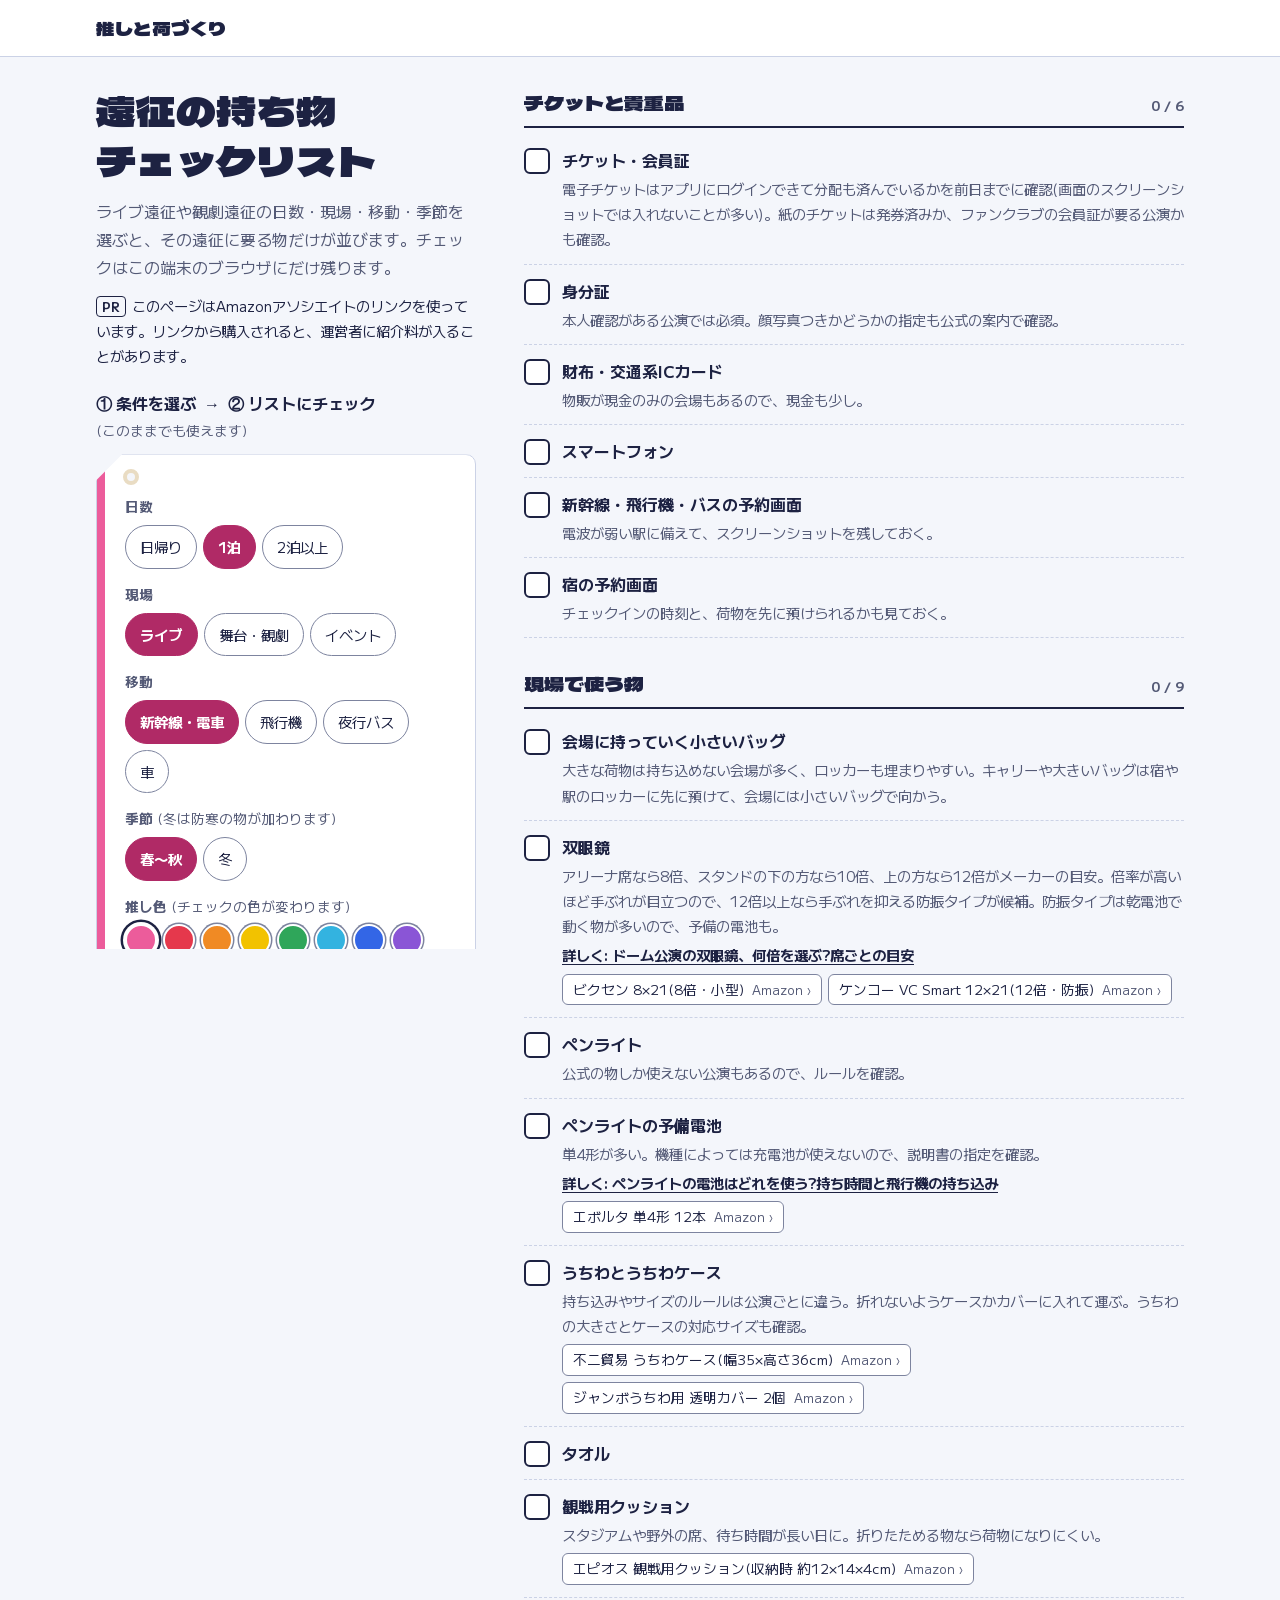
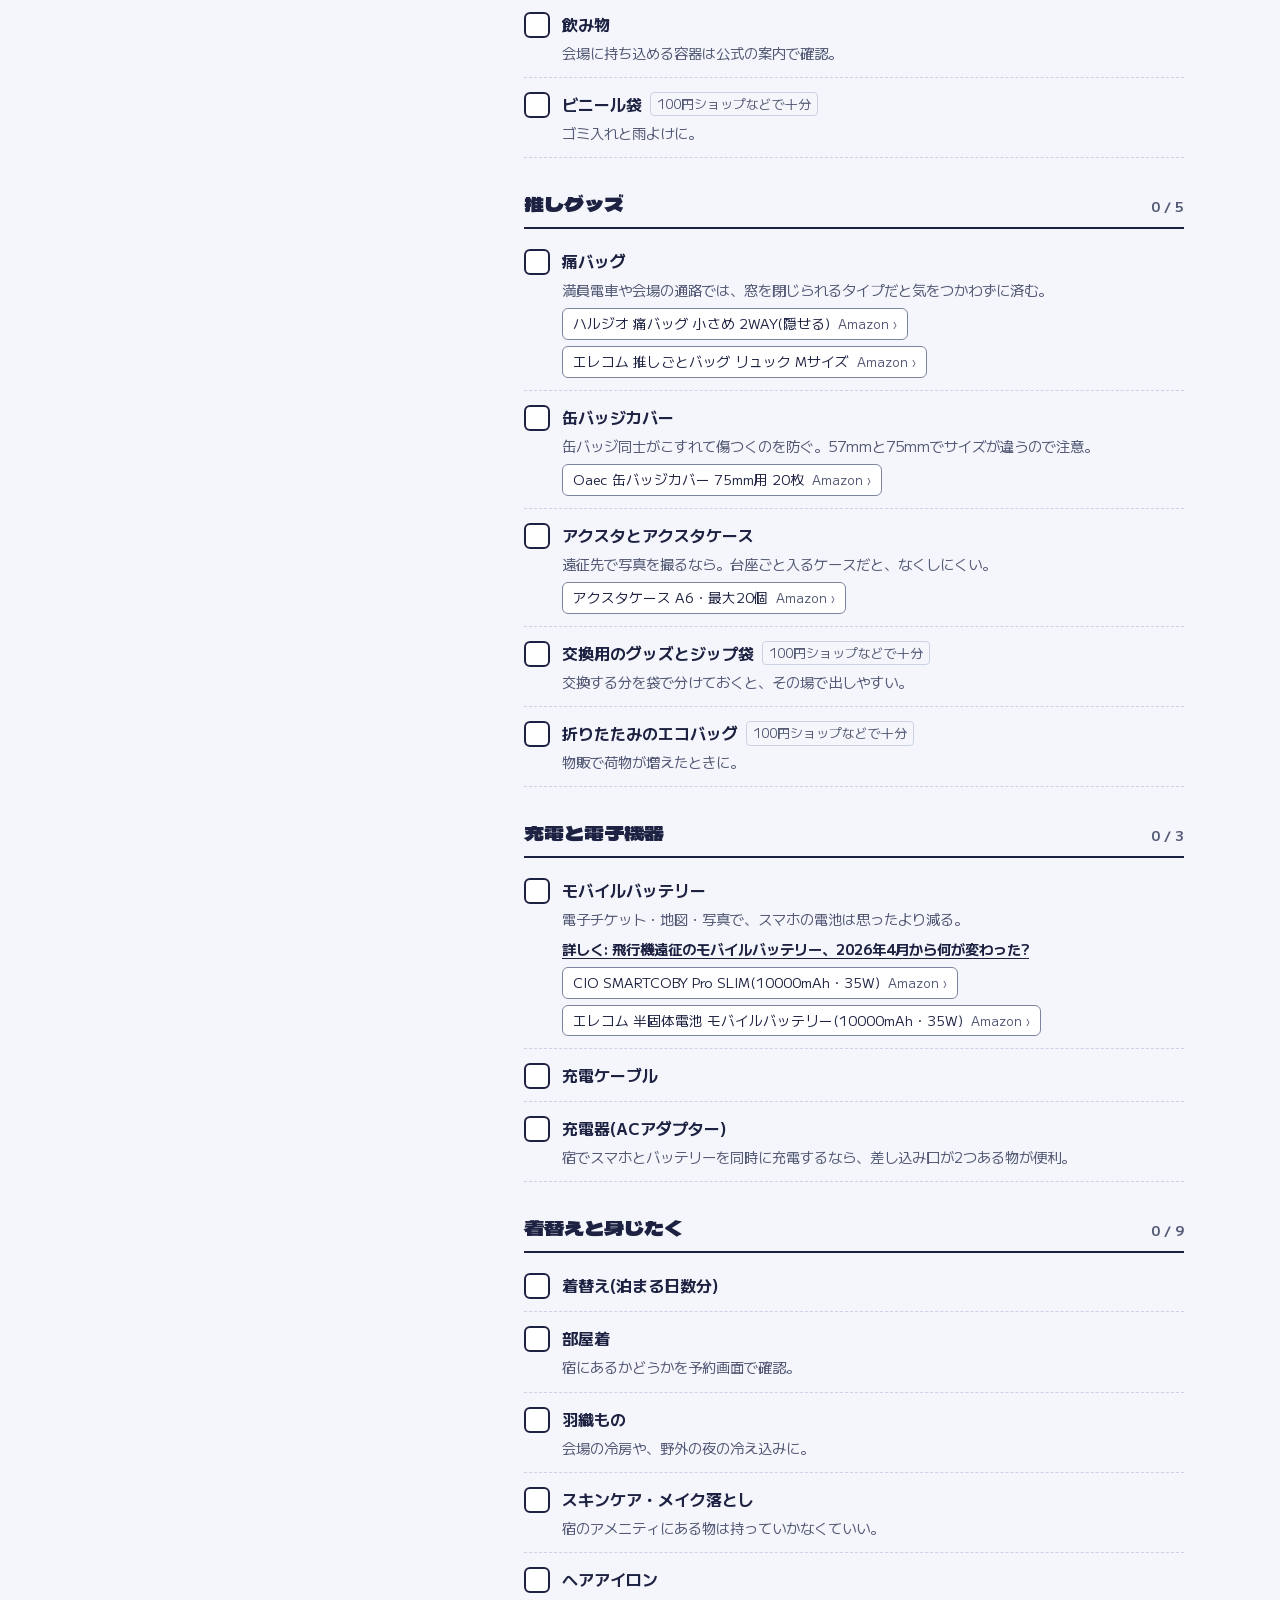
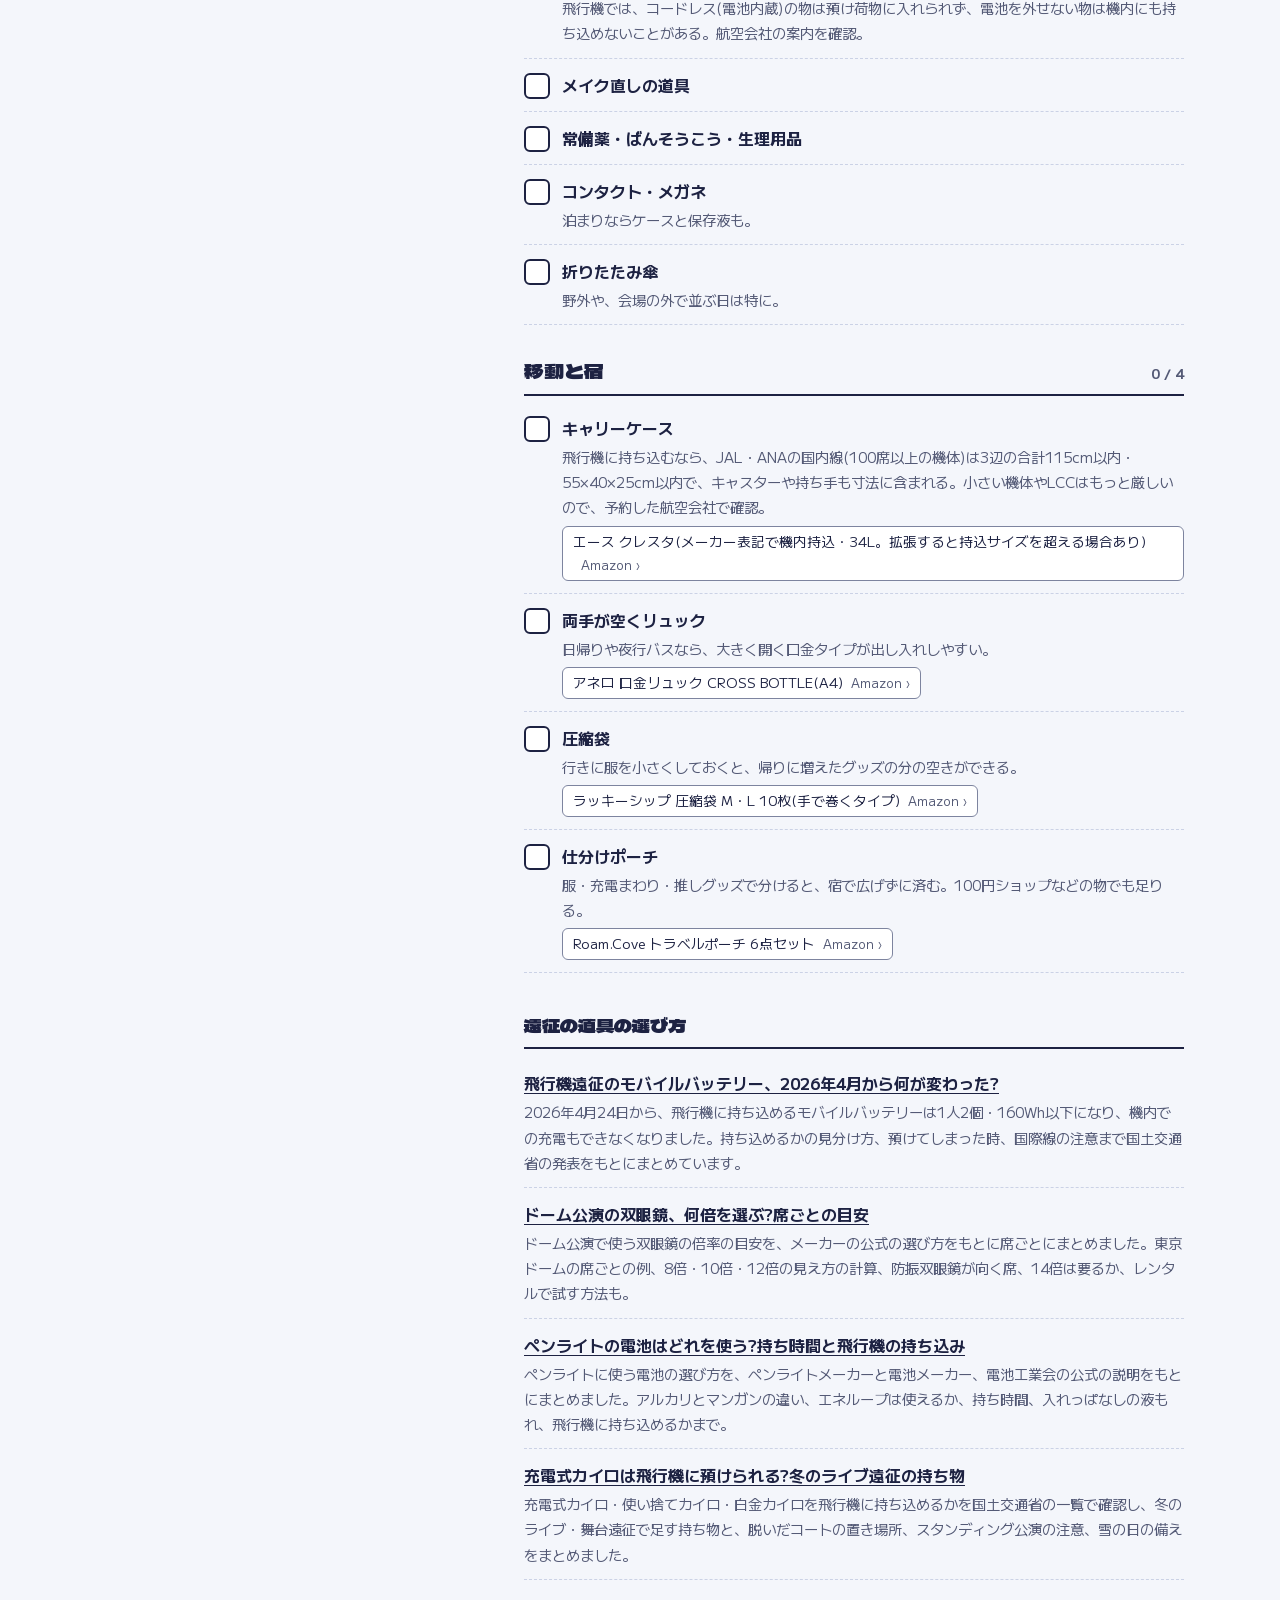
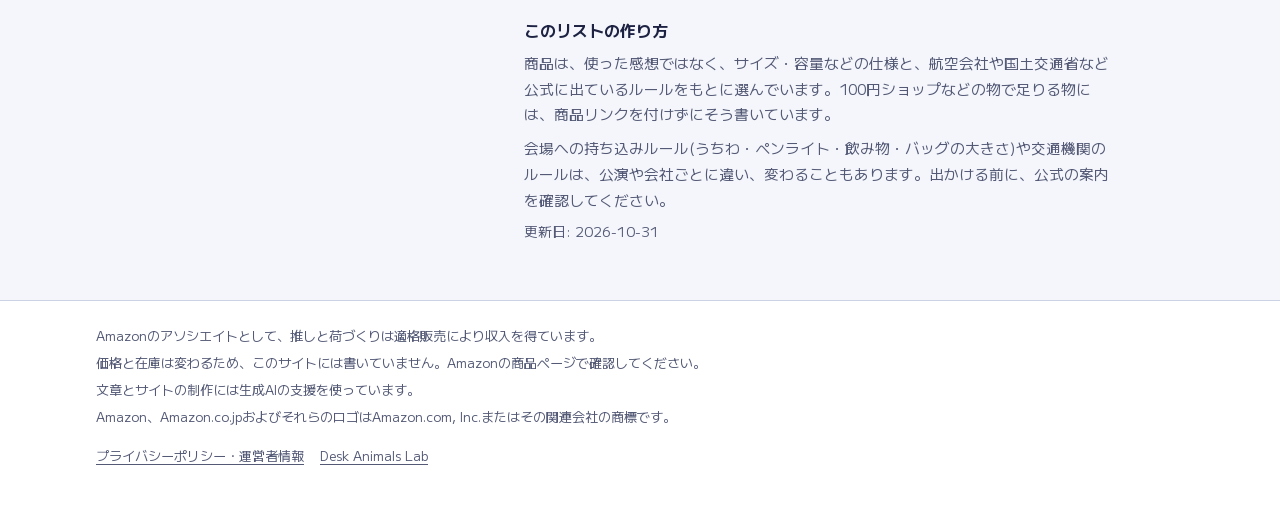
==== commit 0782acbc: "Add winter season, share-list button, and winter trip article Co-Authored-By: Claude Opus 5.5 <norep" ====
--- a/index.html
+++ b/index.html
@@ -4,12 +4,12 @@
 <meta charset="UTF-8">
 <meta name="viewport" content="width=device-width, initial-scale=1.0">
 <title>遠征の持ち物チェックリスト(ライブ・舞台・夜行バス・飛行機)｜推しと荷づくり</title>
-<meta name="description" content="ライブ・舞台・イベントの遠征の持ち物チェックリスト。日帰りか泊まりか、新幹線・飛行機・夜行バス・車かを選ぶと、その遠征に要る物だけが並びます。チェックはお使いのブラウザにだけ保存されます。">
+<meta name="description" content="ライブ・舞台・イベントの遠征の持ち物チェックリスト。日帰りか泊まりか、新幹線・飛行機・夜行バス・車か、冬かを選ぶと、その遠征に要る物だけが並びます。チェックはお使いのブラウザにだけ保存されます。">
 <link rel="canonical" href="https://deskanimals114510-ai.github.io/oshi-nizukuri/">
 <meta property="og:type" content="website">
 <meta property="og:site_name" content="推しと荷づくり">
 <meta property="og:title" content="遠征の持ち物チェックリスト(ライブ・舞台・夜行バス・飛行機)｜推しと荷づくり">
-<meta property="og:description" content="ライブ・舞台・イベントの遠征の持ち物チェックリスト。日帰りか泊まりか、新幹線・飛行機・夜行バス・車かを選ぶと、その遠征に要る物だけが並びます。チェックはお使いのブラウザにだけ保存されます。">
+<meta property="og:description" content="ライブ・舞台・イベントの遠征の持ち物チェックリスト。日帰りか泊まりか、新幹線・飛行機・夜行バス・車か、冬かを選ぶと、その遠征に要る物だけが並びます。チェックはお使いのブラウザにだけ保存されます。">
 <meta property="og:url" content="https://deskanimals114510-ai.github.io/oshi-nizukuri/">
 <meta property="og:image" content="https://deskanimals114510-ai.github.io/oshi-nizukuri/og-image.jpg">
 <meta property="og:image:width" content="1200">
@@ -22,8 +22,8 @@
 <link rel="preconnect" href="https://fonts.googleapis.com">
 <link rel="preconnect" href="https://fonts.gstatic.com" crossorigin>
 <link href="https://fonts.googleapis.com/css2?family=M+PLUS+2:wght@400..700&display=swap" rel="stylesheet">
-<link href="https://fonts.googleapis.com/css2?family=Dela+Gothic+One&amp;display=swap&amp;text=%20/0123456789%3F%E3%80%81%E3%81%82%E3%81%86%E3%81%88%E3%81%8B%E3%81%8C%E3%81%8F%E3%81%93%E3%81%94%E3%81%97%E3%81%98%E3%81%9B%E3%81%9C%E3%81%9F%E3%81%A1%E3%81%A3%E3%81%A5%E3%81%A7%E3%81%A8%E3%81%A9%E3%81%AE%E3%81%AF%E3%81%B3%E3%81%B6%E3%81%BB%E3%81%BE%E3%81%BF%E3%82%81%E3%82%89%E3%82%8A%E3%82%8B%E3%82%8C%E3%82%8F%E3%82%92%E3%82%93%E3%82%A4%E3%82%A7%E3%82%AF%E3%82%B0%E3%82%B1%E3%82%B7%E3%82%B9%E3%82%BA%E3%83%81%E3%83%83%E3%83%86%E3%83%88%E3%83%89%E3%83%90%E3%83%97%E3%83%9A%E3%83%9D%E3%83%A0%E3%83%A2%E3%83%A9%E3%83%AA%E3%83%AB%E3%83%B3%E3%83%BB%E3%83%BC%E4%BA%86%E4%BB%B6%E4%BD%95%E4%BD%BF%E5%80%8B%E5%80%8D%E5%85%85%E5%85%AC%E5%85%B7%E5%8B%95%E5%8F%8C%E5%93%81%E5%96%B6%E5%99%A8%E5%A0%B1%E5%A0%B4%E5%A4%89%E5%AD%90%E5%AE%89%E5%AE%8C%E5%AE%BF%E5%B8%AD%E5%B9%B4%E5%BE%81%E6%83%85%E6%8C%81%E6%8E%A8%E6%96%B9%E6%99%82%E6%9B%BF%E6%9C%88%E6%9D%A1%E6%A9%9F%E6%B1%A0%E6%BC%94%E7%89%A9%E7%8F%BE%E7%9B%AE%E7%9C%BC%E7%9D%80%E7%A7%BB%E8%80%85%E8%8D%B7%E8%A1%8C%E8%A6%81%E8%A9%B0%E8%B2%B4%E8%BA%AB%E8%BE%BC%E9%81%8B%E9%81%93%E9%81%A0%E9%81%B8%E9%87%8D%E9%8F%A1%E9%96%93%E9%9B%BB%E9%A3%9B" rel="stylesheet">
-<link rel="stylesheet" href="style.css?v=66cd78d8">
+<link href="https://fonts.googleapis.com/css2?family=Dela+Gothic+One&amp;display=swap&amp;text=%20/0123456789%3F%E3%80%81%E3%81%82%E3%81%86%E3%81%88%E3%81%8B%E3%81%8C%E3%81%8F%E3%81%91%E3%81%93%E3%81%94%E3%81%97%E3%81%98%E3%81%9B%E3%81%9C%E3%81%9F%E3%81%A1%E3%81%A3%E3%81%A5%E3%81%A7%E3%81%A8%E3%81%A9%E3%81%AB%E3%81%AE%E3%81%AF%E3%81%B3%E3%81%B6%E3%81%BB%E3%81%BE%E3%81%BF%E3%82%81%E3%82%89%E3%82%8A%E3%82%8B%E3%82%8C%E3%82%8F%E3%82%92%E3%82%93%E3%82%A4%E3%82%A7%E3%82%AB%E3%82%AF%E3%82%B0%E3%82%B1%E3%82%B7%E3%82%B9%E3%82%BA%E3%83%81%E3%83%83%E3%83%86%E3%83%88%E3%83%89%E3%83%90%E3%83%96%E3%83%97%E3%83%9A%E3%83%9D%E3%83%A0%E3%83%A2%E3%83%A9%E3%83%AA%E3%83%AB%E3%83%AD%E3%83%B3%E3%83%BB%E3%83%BC%E4%BA%86%E4%BB%B6%E4%BD%95%E4%BD%BF%E5%80%8B%E5%80%8D%E5%85%85%E5%85%AC%E5%85%B7%E5%86%AC%E5%8B%95%E5%8F%8C%E5%93%81%E5%96%B6%E5%99%A8%E5%A0%B1%E5%A0%B4%E5%A4%89%E5%AD%90%E5%AE%89%E5%AE%8C%E5%AE%BF%E5%B8%AD%E5%B9%B4%E5%BC%8F%E5%BE%81%E6%83%85%E6%8C%81%E6%8E%A8%E6%96%B9%E6%99%82%E6%9B%BF%E6%9C%88%E6%9D%A1%E6%A9%9F%E6%B1%A0%E6%BC%94%E7%89%A9%E7%8F%BE%E7%9B%AE%E7%9C%BC%E7%9D%80%E7%A7%BB%E8%80%85%E8%8D%B7%E8%A1%8C%E8%A6%81%E8%A9%B0%E8%B2%B4%E8%BA%AB%E8%BE%BC%E9%81%8B%E9%81%93%E9%81%A0%E9%81%B8%E9%87%8D%E9%8F%A1%E9%96%93%E9%9B%BB%E9%A0%90%E9%A3%9B" rel="stylesheet">
+<link rel="stylesheet" href="style.css?v=ad153b17">
 <script defer src="analytics.js?v=ef79816c"></script>
 <style>html:has(#conds input[name="days"][value="day"]:checked) .item[data-days]:not([data-days~="day"]),
 html:has(#conds input[name="days"][value="1"]:checked) .item[data-days]:not([data-days~="1"]),
@@ -34,7 +34,9 @@
 html:has(#conds input[name="move"][value="train"]:checked) .item[data-move]:not([data-move~="train"]),
 html:has(#conds input[name="move"][value="plane"]:checked) .item[data-move]:not([data-move~="plane"]),
 html:has(#conds input[name="move"][value="bus"]:checked) .item[data-move]:not([data-move~="bus"]),
-html:has(#conds input[name="move"][value="car"]:checked) .item[data-move]:not([data-move~="car"]){display:none}</style>
+html:has(#conds input[name="move"][value="car"]:checked) .item[data-move]:not([data-move~="car"]),
+html:has(#conds input[name="season"][value="other"]:checked) .item[data-season]:not([data-season~="other"]),
+html:has(#conds input[name="season"][value="winter"]:checked) .item[data-season]:not([data-season~="winter"]){display:none}</style>
 <script type="application/ld+json">{"@context": "https://schema.org", "@type": "WebSite", "name": "推しと荷づくり", "url": "https://deskanimals114510-ai.github.io/oshi-nizukuri/", "inLanguage": "ja"}</script>
 </head>
 <body>
@@ -48,21 +50,24 @@
 <div class="wrap layout">
   <div class="side">
     <h1>遠征の持ち物<br>チェックリスト</h1>
-    <p class="lead">ライブ遠征や観劇遠征の日数・現場・移動を選ぶと、その遠征に要る物だけが並びます。チェックはこの端末のブラウザにだけ残ります。</p>
+    <p class="lead">ライブ遠征や観劇遠征の日数・現場・移動・季節を選ぶと、その遠征に要る物だけが並びます。チェックはこの端末のブラウザにだけ残ります。</p>
     <p class="pr-note"><b>PR</b>このページはAmazonアソシエイトのリンクを使っています。リンクから購入されると、運営者に紹介料が入ることがあります。</p>
     <p class="how"><span>① 条件を選ぶ</span><span aria-hidden="true">→</span><span>② リストにチェック</span><span class="how-sub">(このままでも使えます)</span></p>
     <div class="tag" id="tag">
       <div class="tag-hole" aria-hidden="true"></div>
-      <form class="conds" id="conds" aria-label="遠征の条件"><fieldset class="cond cond-days"><legend>日数</legend><div class="chips"><label class="chip"><input type="radio" name="days" value="day"><span>日帰り</span></label><label class="chip"><input type="radio" name="days" value="1" checked><span>1泊</span></label><label class="chip"><input type="radio" name="days" value="2"><span>2泊以上</span></label></div></fieldset><fieldset class="cond cond-scene"><legend>現場</legend><div class="chips"><label class="chip"><input type="radio" name="scene" value="live" checked><span>ライブ</span></label><label class="chip"><input type="radio" name="scene" value="stage"><span>舞台・観劇</span></label><label class="chip"><input type="radio" name="scene" value="event"><span>イベント</span></label></div></fieldset><fieldset class="cond cond-move"><legend>移動</legend><div class="chips"><label class="chip"><input type="radio" name="move" value="train" checked><span>新幹線・電車</span></label><label class="chip"><input type="radio" name="move" value="plane"><span>飛行機</span></label><label class="chip"><input type="radio" name="move" value="bus"><span>夜行バス</span></label><label class="chip"><input type="radio" name="move" value="car"><span>車</span></label></div></fieldset><fieldset class="cond cond-color"><legend>推し色<span class="legend-sub">(チェックの色が変わります)</span></legend><div class="swatches"><label class="swatch" style="--sw:#ec5c9b"><input type="radio" name="color" value="pink" checked><span class="vh">ピンク</span></label><label class="swatch" style="--sw:#e5384c"><input type="radio" name="color" value="red"><span class="vh">赤</span></label><label class="swatch" style="--sw:#f08a24"><input type="radio" name="color" value="orange"><span class="vh">オレンジ</span></label><label class="swatch" style="--sw:#f2c200"><input type="radio" name="color" value="yellow"><span class="vh">黄</span></label><label class="swatch" style="--sw:#2fa65a"><input type="radio" name="color" value="green"><span class="vh">緑</span></label><label class="swatch" style="--sw:#33b3e0"><input type="radio" name="color" value="sky"><span class="vh">水色</span></label><label class="swatch" style="--sw:#3366e6"><input type="radio" name="color" value="blue"><span class="vh">青</span></label><label class="swatch" style="--sw:#8a55d6"><input type="radio" name="color" value="purple"><span class="vh">紫</span></label></div></fieldset></form>
+      <form class="conds" id="conds" aria-label="遠征の条件"><fieldset class="cond cond-days"><legend>日数</legend><div class="chips"><label class="chip"><input type="radio" name="days" value="day"><span>日帰り</span></label><label class="chip"><input type="radio" name="days" value="1" checked><span>1泊</span></label><label class="chip"><input type="radio" name="days" value="2"><span>2泊以上</span></label></div></fieldset><fieldset class="cond cond-scene"><legend>現場</legend><div class="chips"><label class="chip"><input type="radio" name="scene" value="live" checked><span>ライブ</span></label><label class="chip"><input type="radio" name="scene" value="stage"><span>舞台・観劇</span></label><label class="chip"><input type="radio" name="scene" value="event"><span>イベント</span></label></div></fieldset><fieldset class="cond cond-move"><legend>移動</legend><div class="chips"><label class="chip"><input type="radio" name="move" value="train" checked><span>新幹線・電車</span></label><label class="chip"><input type="radio" name="move" value="plane"><span>飛行機</span></label><label class="chip"><input type="radio" name="move" value="bus"><span>夜行バス</span></label><label class="chip"><input type="radio" name="move" value="car"><span>車</span></label></div></fieldset><fieldset class="cond cond-season"><legend>季節<span class="legend-sub">(冬は防寒の物が加わります)</span></legend><div class="chips"><label class="chip"><input type="radio" name="season" value="other" checked><span>春〜秋</span></label><label class="chip"><input type="radio" name="season" value="winter"><span>冬</span></label></div></fieldset><fieldset class="cond cond-color"><legend>推し色<span class="legend-sub">(チェックの色が変わります)</span></legend><div class="swatches"><label class="swatch" style="--sw:#ec5c9b"><input type="radio" name="color" value="pink" checked><span class="vh">ピンク</span></label><label class="swatch" style="--sw:#e5384c"><input type="radio" name="color" value="red"><span class="vh">赤</span></label><label class="swatch" style="--sw:#f08a24"><input type="radio" name="color" value="orange"><span class="vh">オレンジ</span></label><label class="swatch" style="--sw:#f2c200"><input type="radio" name="color" value="yellow"><span class="vh">黄</span></label><label class="swatch" style="--sw:#2fa65a"><input type="radio" name="color" value="green"><span class="vh">緑</span></label><label class="swatch" style="--sw:#33b3e0"><input type="radio" name="color" value="sky"><span class="vh">水色</span></label><label class="swatch" style="--sw:#3366e6"><input type="radio" name="color" value="blue"><span class="vh">青</span></label><label class="swatch" style="--sw:#8a55d6"><input type="radio" name="color" value="purple"><span class="vh">紫</span></label></div></fieldset></form>
       <div class="tag-progress">
         <p class="stamp" id="stamp" hidden>荷づくり完了</p>
         <p class="count" id="count">0 / 36 詰めた</p>
         <div class="bar" aria-hidden="true"><div class="bar-fill" id="bar"></div></div>
         <div class="tag-actions">
+          <button type="button" id="share" class="primary" hidden>同行者にリストを送る</button>
           <button type="button" id="reset">チェックを全部外す</button>
           <button type="button" id="print">印刷する</button>
           <a class="jump" href="#list">リストを見る</a>
         </div>
+        <p class="share-done" id="share-done" aria-hidden="true" hidden>リンクをコピーしました。LINEなどに貼って送れます</p>
+        <p class="share-fallback" id="share-fallback" hidden><label for="share-url">このリンクをコピーして送ってください</label><input type="text" id="share-url" readonly></p>
       </div>
       <noscript><p class="noscript">チェックの保存と件数の表示には、JavaScriptを有効にしてください。</p></noscript>
     </div>
@@ -71,19 +76,19 @@
   </div>
   <div class="list" id="list">
     <div class="mini-count" id="mini"><span id="mini-count" aria-hidden="true">0 / 36 詰めた</span><a href="#tag">条件を変える</a></div>
-    <section class="cat" aria-labelledby="h-kichou"><div class="cat-head"><h2 id="h-kichou">チケットと貴重品<span class="vh cat-count-sr"></span></h2><span class="cat-count" aria-hidden="true">0 / 6</span></div><ul class="items"><li class="item"><input type="checkbox" id="c-ticket" data-id="ticket"><div class="item-body"><label for="c-ticket" class="item-name">チケット・会員証</label><p class="note">電子チケットはアプリにログインできて分配も済んでいるかを前日までに確認(画面のスクリーンショットでは入れないことが多い)。紙のチケットは発券済みか、ファンクラブの会員証が要る公演かも確認。</p></div></li><li class="item"><input type="checkbox" id="c-idcard" data-id="idcard"><div class="item-body"><label for="c-idcard" class="item-name">身分証</label><p class="note">本人確認がある公演では必須。顔写真つきかどうかの指定も公式の案内で確認。</p></div></li><li class="item"><input type="checkbox" id="c-wallet" data-id="wallet"><div class="item-body"><label for="c-wallet" class="item-name">財布・交通系ICカード</label><p class="note">物販が現金のみの会場もあるので、現金も少し。</p></div></li><li class="item"><input type="checkbox" id="c-phone" data-id="phone"><div class="item-body"><label for="c-phone" class="item-name">スマートフォン</label></div></li><li class="item" data-move="train plane bus"><input type="checkbox" id="c-transit" data-id="transit"><div class="item-body"><label for="c-transit" class="item-name">新幹線・飛行機・バスの予約画面</label><p class="note">電波が弱い駅に備えて、スクリーンショットを残しておく。</p></div></li><li class="item" data-days="1 2"><input type="checkbox" id="c-hotel" data-id="hotel"><div class="item-body"><label for="c-hotel" class="item-name">宿の予約画面</label><p class="note">チェックインの時刻と、荷物を先に預けられるかも見ておく。</p></div></li></ul></section><section class="cat" aria-labelledby="h-genba"><div class="cat-head"><h2 id="h-genba">現場で使う物<span class="vh cat-count-sr"></span></h2><span class="cat-count" aria-hidden="true">0 / 9</span></div><ul class="items"><li class="item"><input type="checkbox" id="c-smallbag" data-id="smallbag"><div class="item-body"><label for="c-smallbag" class="item-name">会場に持っていく小さいバッグ</label><p class="note">大きな荷物は持ち込めない会場が多く、ロッカーも埋まりやすい。キャリーや大きいバッグは宿や駅のロッカーに先に預けて、会場には小さいバッグで向かう。</p></div></li><li class="item" data-scene="live stage"><input type="checkbox" id="c-binoculars" data-id="binoculars"><div class="item-body"><label for="c-binoculars" class="item-name">双眼鏡</label><p class="note">アリーナ席なら8倍、スタンドの下の方なら10倍、上の方なら12倍がメーカーの目安。倍率が高いほど手ぶれが目立つので、12倍以上なら手ぶれを抑える防振タイプが候補。防振タイプは乾電池で動く物が多いので、予備の電池も。</p><p class="note more"><a href="dome-sougankyo/">詳しく: ドーム公演の双眼鏡、何倍を選ぶ?席ごとの目安</a></p><ul class="products" aria-label="双眼鏡の例(Amazon)"><li><a href="https://www.amazon.co.jp/dp/B085WGKHY2?tag=tinywonders-22" target="_blank" rel="sponsored noopener" data-item="binoculars" data-asin="B085WGKHY2">ビクセン 8×21(8倍・小型)<span class="vh">をAmazonで見る(新しいタブで開きます)</span></a></li><li><a href="https://www.amazon.co.jp/dp/B0DM1QFCFB?tag=tinywonders-22" target="_blank" rel="sponsored noopener" data-item="binoculars" data-asin="B0DM1QFCFB">ケンコー VC Smart 12×21(12倍・防振)<span class="vh">をAmazonで見る(新しいタブで開きます)</span></a></li></ul></div></li><li class="item" data-scene="live"><input type="checkbox" id="c-penlight" data-id="penlight"><div class="item-body"><label for="c-penlight" class="item-name">ペンライト</label><p class="note">公式の物しか使えない公演もあるので、ルールを確認。</p></div></li><li class="item" data-scene="live"><input type="checkbox" id="c-battery" data-id="battery"><div class="item-body"><label for="c-battery" class="item-name">ペンライトの予備電池</label><p class="note">単4形が多い。機種によっては充電池が使えないので、説明書の指定を確認。</p><p class="note more"><a href="penlight-denchi/">詳しく: ペンライトの電池はどれを使う?持ち時間と飛行機の持ち込み</a></p><ul class="products" aria-label="ペンライトの予備電池の例(Amazon)"><li><a href="https://www.amazon.co.jp/dp/B0016JYKFK?tag=tinywonders-22" target="_blank" rel="sponsored noopener" data-item="battery" data-asin="B0016JYKFK">エボルタ 単4形 12本<span class="vh">をAmazonで見る(新しいタブで開きます)</span></a></li></ul></div></li><li class="item" data-scene="live"><input type="checkbox" id="c-uchiwa" data-id="uchiwa"><div class="item-body"><label for="c-uchiwa" class="item-name">うちわとうちわケース</label><p class="note">持ち込みやサイズのルールは公演ごとに違う。折れないようケースかカバーに入れて運ぶ。うちわの大きさとケースの対応サイズも確認。</p><ul class="products" aria-label="うちわとうちわケースの例(Amazon)"><li><a href="https://www.amazon.co.jp/dp/B0CXXFJS57?tag=tinywonders-22" target="_blank" rel="sponsored noopener" data-item="uchiwa" data-asin="B0CXXFJS57">不二貿易 うちわケース(幅35×高さ36cm)<span class="vh">をAmazonで見る(新しいタブで開きます)</span></a></li><li><a href="https://www.amazon.co.jp/dp/B0925H5D5S?tag=tinywonders-22" target="_blank" rel="sponsored noopener" data-item="uchiwa" data-asin="B0925H5D5S">ジャンボうちわ用 透明カバー 2個<span class="vh">をAmazonで見る(新しいタブで開きます)</span></a></li></ul></div></li><li class="item" data-scene="live"><input type="checkbox" id="c-towel" data-id="towel"><div class="item-body"><label for="c-towel" class="item-name">タオル</label></div></li><li class="item" data-scene="live"><input type="checkbox" id="c-cushion" data-id="cushion"><div class="item-body"><label for="c-cushion" class="item-name">観戦用クッション</label><p class="note">スタジアムや野外の席、待ち時間が長い日に。折りたためる物なら荷物になりにくい。</p><ul class="products" aria-label="観戦用クッションの例(Amazon)"><li><a href="https://www.amazon.co.jp/dp/B083Y2HGFQ?tag=tinywonders-22" target="_blank" rel="sponsored noopener" data-item="cushion" data-asin="B083Y2HGFQ">エピオス 観戦用クッション(収納時 約12×14×4cm)<span class="vh">をAmazonで見る(新しいタブで開きます)</span></a></li></ul></div></li><li class="item"><input type="checkbox" id="c-drink" data-id="drink"><div class="item-body"><label for="c-drink" class="item-name">飲み物</label><p class="note">会場に持ち込める容器は公式の案内で確認。</p></div></li><li class="item"><input type="checkbox" id="c-plasticbag" data-id="plasticbag"><div class="item-body"><label for="c-plasticbag" class="item-name">ビニール袋</label><span class="cheap">100円ショップなどで十分</span><p class="note">ゴミ入れと雨よけに。</p></div></li></ul></section><section class="cat" aria-labelledby="h-oshi"><div class="cat-head"><h2 id="h-oshi">推しグッズ<span class="vh cat-count-sr"></span></h2><span class="cat-count" aria-hidden="true">0 / 5</span></div><ul class="items"><li class="item" data-scene="live event"><input type="checkbox" id="c-itabag" data-id="itabag"><div class="item-body"><label for="c-itabag" class="item-name">痛バッグ</label><p class="note">満員電車や会場の通路では、窓を閉じられるタイプだと気をつかわずに済む。</p><ul class="products" aria-label="痛バッグの例(Amazon)"><li><a href="https://www.amazon.co.jp/dp/B0CMP7P2BP?tag=tinywonders-22" target="_blank" rel="sponsored noopener" data-item="itabag" data-asin="B0CMP7P2BP">ハルジオ 痛バッグ 小さめ 2WAY(隠せる)<span class="vh">をAmazonで見る(新しいタブで開きます)</span></a></li><li><a href="https://www.amazon.co.jp/dp/B0BNNCP8WB?tag=tinywonders-22" target="_blank" rel="sponsored noopener" data-item="itabag" data-asin="B0BNNCP8WB">エレコム 推しごとバッグ リュック Mサイズ<span class="vh">をAmazonで見る(新しいタブで開きます)</span></a></li></ul></div></li><li class="item" data-scene="live event"><input type="checkbox" id="c-badgecover" data-id="badgecover"><div class="item-body"><label for="c-badgecover" class="item-name">缶バッジカバー</label><p class="note">缶バッジ同士がこすれて傷つくのを防ぐ。57mmと75mmでサイズが違うので注意。</p><ul class="products" aria-label="缶バッジカバーの例(Amazon)"><li><a href="https://www.amazon.co.jp/dp/B0B15FP99F?tag=tinywonders-22" target="_blank" rel="sponsored noopener" data-item="badgecover" data-asin="B0B15FP99F">Oaec 缶バッジカバー 75mm用 20枚<span class="vh">をAmazonで見る(新しいタブで開きます)</span></a></li></ul></div></li><li class="item"><input type="checkbox" id="c-acsta" data-id="acsta"><div class="item-body"><label for="c-acsta" class="item-name">アクスタとアクスタケース</label><p class="note">遠征先で写真を撮るなら。台座ごと入るケースだと、なくしにくい。</p><ul class="products" aria-label="アクスタとアクスタケースの例(Amazon)"><li><a href="https://www.amazon.co.jp/dp/B0DCBZ7HJW?tag=tinywonders-22" target="_blank" rel="sponsored noopener" data-item="acsta" data-asin="B0DCBZ7HJW">アクスタケース A6・最大20個<span class="vh">をAmazonで見る(新しいタブで開きます)</span></a></li></ul></div></li><li class="item" data-scene="event live"><input type="checkbox" id="c-trade" data-id="trade"><div class="item-body"><label for="c-trade" class="item-name">交換用のグッズとジップ袋</label><span class="cheap">100円ショップなどで十分</span><p class="note">交換する分を袋で分けておくと、その場で出しやすい。</p></div></li><li class="item"><input type="checkbox" id="c-ecobag" data-id="ecobag"><div class="item-body"><label for="c-ecobag" class="item-name">折りたたみのエコバッグ</label><span class="cheap">100円ショップなどで十分</span><p class="note">物販で荷物が増えたときに。</p></div></li></ul></section><section class="cat" aria-labelledby="h-denki"><div class="cat-head"><h2 id="h-denki">充電と電子機器<span class="vh cat-count-sr"></span></h2><span class="cat-count" aria-hidden="true">0 / 3</span></div><ul class="items"><li class="item"><input type="checkbox" id="c-powerbank" data-id="powerbank"><div class="item-body"><label for="c-powerbank" class="item-name">モバイルバッテリー</label><p class="note">電子チケット・地図・写真で、スマホの電池は思ったより減る。</p><p class="note more"><a href="hikouki-mobile-battery/">詳しく: 飛行機遠征のモバイルバッテリー、2026年4月から何が変わった?</a></p><ul class="products" aria-label="モバイルバッテリーの例(Amazon)"><li><a href="https://www.amazon.co.jp/dp/B0CHVZHLZ1?tag=tinywonders-22" target="_blank" rel="sponsored noopener" data-item="powerbank" data-asin="B0CHVZHLZ1">CIO SMARTCOBY Pro SLIM(10000mAh・35W)<span class="vh">をAmazonで見る(新しいタブで開きます)</span></a></li><li><a href="https://www.amazon.co.jp/dp/B0GPDBS299?tag=tinywonders-22" target="_blank" rel="sponsored noopener" data-item="powerbank" data-asin="B0GPDBS299">エレコム 半固体電池 モバイルバッテリー(10000mAh・35W)<span class="vh">をAmazonで見る(新しいタブで開きます)</span></a></li></ul></div></li><li class="item" data-move="plane"><input type="checkbox" id="c-powerbank-plane" data-id="powerbank-plane"><div class="item-body"><label for="c-powerbank-plane" class="item-name">飛行機の日のモバイルバッテリー</label><p class="note">預け荷物には入れられない。国土交通省が2026年4月24日から適用したルールで、機内に持ち込めるのは160Wh以下を2個まで、機内でバッテリーを充電することも、バッテリーからスマホを充電することもできない。端子はテープか袋で保護し、航空会社の案内どおり収納棚ではなく手元に置く。</p><p class="note more"><a href="hikouki-mobile-battery/">詳しく: 飛行機遠征のモバイルバッテリー、2026年4月から何が変わった?</a></p></div></li><li class="item"><input type="checkbox" id="c-cable" data-id="cable"><div class="item-body"><label for="c-cable" class="item-name">充電ケーブル</label></div></li><li class="item" data-days="1 2"><input type="checkbox" id="c-charger" data-id="charger"><div class="item-body"><label for="c-charger" class="item-name">充電器(ACアダプター)</label><p class="note">宿でスマホとバッテリーを同時に充電するなら、差し込み口が2つある物が便利。</p></div></li></ul></section><section class="cat" aria-labelledby="h-mijitaku"><div class="cat-head"><h2 id="h-mijitaku">着替えと身じたく<span class="vh cat-count-sr"></span></h2><span class="cat-count" aria-hidden="true">0 / 9</span></div><ul class="items"><li class="item" data-days="1 2"><input type="checkbox" id="c-clothes" data-id="clothes"><div class="item-body"><label for="c-clothes" class="item-name">着替え(泊まる日数分)</label></div></li><li class="item" data-days="2"><input type="checkbox" id="c-laundry" data-id="laundry"><div class="item-body"><label for="c-laundry" class="item-name">洗濯の道具</label><span class="cheap">100円ショップなどで十分</span><p class="note">2泊以上なら、宿のコインランドリーで洗う前提にすると着替えを減らせる。洗濯ネットと小分けの洗剤、小銭を。</p></div></li><li class="item" data-days="1 2"><input type="checkbox" id="c-sleepwear" data-id="sleepwear"><div class="item-body"><label for="c-sleepwear" class="item-name">部屋着</label><p class="note">宿にあるかどうかを予約画面で確認。</p></div></li><li class="item"><input type="checkbox" id="c-outer" data-id="outer"><div class="item-body"><label for="c-outer" class="item-name">羽織もの</label><p class="note">会場の冷房や、野外の夜の冷え込みに。</p></div></li><li class="item" data-days="1 2"><input type="checkbox" id="c-skincare" data-id="skincare"><div class="item-body"><label for="c-skincare" class="item-name">スキンケア・メイク落とし</label><p class="note">宿のアメニティにある物は持っていかなくていい。</p></div></li><li class="item" data-days="1 2"><input type="checkbox" id="c-hairiron" data-id="hairiron"><div class="item-body"><label for="c-hairiron" class="item-name">ヘアアイロン</label><p class="note">飛行機では、コードレス(電池内蔵)の物は預け荷物に入れられず、電池を外せない物は機内にも持ち込めないことがある。航空会社の案内を確認。</p></div></li><li class="item"><input type="checkbox" id="c-makeup" data-id="makeup"><div class="item-body"><label for="c-makeup" class="item-name">メイク直しの道具</label></div></li><li class="item"><input type="checkbox" id="c-medicine" data-id="medicine"><div class="item-body"><label for="c-medicine" class="item-name">常備薬・ばんそうこう・生理用品</label></div></li><li class="item"><input type="checkbox" id="c-contacts" data-id="contacts"><div class="item-body"><label for="c-contacts" class="item-name">コンタクト・メガネ</label><p class="note">泊まりならケースと保存液も。</p></div></li><li class="item"><input type="checkbox" id="c-umbrella" data-id="umbrella"><div class="item-body"><label for="c-umbrella" class="item-name">折りたたみ傘</label><p class="note">野外や、会場の外で並ぶ日は特に。</p></div></li></ul></section><section class="cat" aria-labelledby="h-idou"><div class="cat-head"><h2 id="h-idou">移動と宿<span class="vh cat-count-sr"></span></h2><span class="cat-count" aria-hidden="true">0 / 4</span></div><ul class="items"><li class="item" data-days="1 2" data-move="train plane car"><input type="checkbox" id="c-suitcase" data-id="suitcase"><div class="item-body"><label for="c-suitcase" class="item-name">キャリーケース</label><p class="note">飛行機に持ち込むなら、JAL・ANAの国内線(100席以上の機体)は3辺の合計115cm以内・55×40×25cm以内で、キャスターや持ち手も寸法に含まれる。小さい機体やLCCはもっと厳しいので、予約した航空会社で確認。</p><ul class="products" aria-label="キャリーケースの例(Amazon)"><li><a href="https://www.amazon.co.jp/dp/B07NSF1PY9?tag=tinywonders-22" target="_blank" rel="sponsored noopener" data-item="suitcase" data-asin="B07NSF1PY9">エース クレスタ(メーカー表記で機内持込・34L。拡張すると持込サイズを超える場合あり)<span class="vh">をAmazonで見る(新しいタブで開きます)</span></a></li></ul></div></li><li class="item" data-move="plane"><input type="checkbox" id="c-carryon-plane" data-id="carryon-plane"><div class="item-body"><label for="c-carryon-plane" class="item-name">飛行機に持ち込むバッグの数</label><p class="note">JAL・ANAの国内線は、手荷物1個と身の回り品1個の合計2個・合計10kgまで。キャリー+痛バ+リュックの3つ持ちなら、1つをキャリーにしまう。身の回り品は前の座席の下に入る大きさまでと決めている航空会社があるので、大きい痛バやリュックは予約した航空会社のサイズを確認。</p></div></li><li class="item"><input type="checkbox" id="c-backpack" data-id="backpack"><div class="item-body"><label for="c-backpack" class="item-name">両手が空くリュック</label><p class="note">日帰りや夜行バスなら、大きく開く口金タイプが出し入れしやすい。</p><ul class="products" aria-label="両手が空くリュックの例(Amazon)"><li><a href="https://www.amazon.co.jp/dp/B0BNHHQ7DS?tag=tinywonders-22" target="_blank" rel="sponsored noopener" data-item="backpack" data-asin="B0BNHHQ7DS">アネロ 口金リュック CROSS BOTTLE(A4)<span class="vh">をAmazonで見る(新しいタブで開きます)</span></a></li></ul></div></li><li class="item" data-days="1 2" data-move="bus"><input type="checkbox" id="c-boston" data-id="boston"><div class="item-body"><label for="c-boston" class="item-name">ボストンバッグ</label><p class="note">夜行バスはトランクに預ける大きさに制限がある会社も。キャリーの持ち手に通せる物だと、乗り継ぎで楽。</p><ul class="products" aria-label="ボストンバッグの例(Amazon)"><li><a href="https://www.amazon.co.jp/dp/B0GYQWW97X?tag=tinywonders-22" target="_blank" rel="sponsored noopener" data-item="boston" data-asin="B0GYQWW97X">maytopia ボストン(35L・キャリーオン用ベルト)<span class="vh">をAmazonで見る(新しいタブで開きます)</span></a></li></ul></div></li><li class="item" data-move="bus"><input type="checkbox" id="c-busset" data-id="busset"><div class="item-body"><label for="c-busset" class="item-name">ブランケット・ネックピロー・アイマスク</label><span class="cheap">100円ショップなどで十分</span><p class="note">夜行バスで眠るための3点。手持ちの物で足りる。</p></div></li><li class="item" data-days="1 2"><input type="checkbox" id="c-compress" data-id="compress"><div class="item-body"><label for="c-compress" class="item-name">圧縮袋</label><p class="note">行きに服を小さくしておくと、帰りに増えたグッズの分の空きができる。</p><ul class="products" aria-label="圧縮袋の例(Amazon)"><li><a href="https://www.amazon.co.jp/dp/B00J89GKBC?tag=tinywonders-22" target="_blank" rel="sponsored noopener" data-item="compress" data-asin="B00J89GKBC">ラッキーシップ 圧縮袋 M・L 10枚(手で巻くタイプ)<span class="vh">をAmazonで見る(新しいタブで開きます)</span></a></li></ul></div></li><li class="item" data-days="1 2"><input type="checkbox" id="c-pouch" data-id="pouch"><div class="item-body"><label for="c-pouch" class="item-name">仕分けポーチ</label><p class="note">服・充電まわり・推しグッズで分けると、宿で広げずに済む。100円ショップなどの物でも足りる。</p><ul class="products" aria-label="仕分けポーチの例(Amazon)"><li><a href="https://www.amazon.co.jp/dp/B09CGXJYXB?tag=tinywonders-22" target="_blank" rel="sponsored noopener" data-item="pouch" data-asin="B09CGXJYXB">Roam.Cove トラベルポーチ 6点セット<span class="vh">をAmazonで見る(新しいタブで開きます)</span></a></li></ul></div></li></ul></section>
-    <section class="reading" aria-labelledby="h-reading"><h2 id="h-reading">遠征の道具の選び方</h2><ul><li><a href="hikouki-mobile-battery/">飛行機遠征のモバイルバッテリー、2026年4月から何が変わった?</a><p>2026年4月24日から、飛行機に持ち込めるモバイルバッテリーは1人2個・160Wh以下になり、機内での充電もできなくなりました。持ち込めるかの見分け方、預けてしまった時、国際線の注意まで国土交通省の発表をもとにまとめています。</p></li><li><a href="dome-sougankyo/">ドーム公演の双眼鏡、何倍を選ぶ?席ごとの目安</a><p>ドーム公演で使う双眼鏡の倍率の目安を、メーカーの公式の選び方をもとに席ごとにまとめました。東京ドームの席ごとの例、8倍・10倍・12倍の見え方の計算、防振双眼鏡が向く席、14倍は要るか、レンタルで試す方法も。</p></li><li><a href="penlight-denchi/">ペンライトの電池はどれを使う?持ち時間と飛行機の持ち込み</a><p>ペンライトに使う電池の選び方を、ペンライトメーカーと電池メーカー、電池工業会の公式の説明をもとにまとめました。アルカリとマンガンの違い、エネループは使えるか、持ち時間、入れっぱなしの液もれ、飛行機に持ち込めるかまで。</p></li></ul></section>
+    <section class="cat" aria-labelledby="h-kichou"><div class="cat-head"><h2 id="h-kichou">チケットと貴重品<span class="vh cat-count-sr"></span></h2><span class="cat-count" aria-hidden="true">0 / 6</span></div><ul class="items"><li class="item"><input type="checkbox" id="c-ticket" data-id="ticket"><div class="item-body"><label for="c-ticket" class="item-name">チケット・会員証</label><p class="note">電子チケットはアプリにログインできて分配も済んでいるかを前日までに確認(画面のスクリーンショットでは入れないことが多い)。紙のチケットは発券済みか、ファンクラブの会員証が要る公演かも確認。</p></div></li><li class="item"><input type="checkbox" id="c-idcard" data-id="idcard"><div class="item-body"><label for="c-idcard" class="item-name">身分証</label><p class="note">本人確認がある公演では必須。顔写真つきかどうかの指定も公式の案内で確認。</p></div></li><li class="item"><input type="checkbox" id="c-wallet" data-id="wallet"><div class="item-body"><label for="c-wallet" class="item-name">財布・交通系ICカード</label><p class="note">物販が現金のみの会場もあるので、現金も少し。</p></div></li><li class="item"><input type="checkbox" id="c-phone" data-id="phone"><div class="item-body"><label for="c-phone" class="item-name">スマートフォン</label></div></li><li class="item" data-move="train plane bus"><input type="checkbox" id="c-transit" data-id="transit"><div class="item-body"><label for="c-transit" class="item-name">新幹線・飛行機・バスの予約画面</label><p class="note">電波が弱い駅に備えて、スクリーンショットを残しておく。</p></div></li><li class="item" data-days="1 2"><input type="checkbox" id="c-hotel" data-id="hotel"><div class="item-body"><label for="c-hotel" class="item-name">宿の予約画面</label><p class="note">チェックインの時刻と、荷物を先に預けられるかも見ておく。</p></div></li></ul></section><section class="cat" aria-labelledby="h-genba"><div class="cat-head"><h2 id="h-genba">現場で使う物<span class="vh cat-count-sr"></span></h2><span class="cat-count" aria-hidden="true">0 / 9</span></div><ul class="items"><li class="item"><input type="checkbox" id="c-smallbag" data-id="smallbag"><div class="item-body"><label for="c-smallbag" class="item-name">会場に持っていく小さいバッグ</label><p class="note">大きな荷物は持ち込めない会場が多く、ロッカーも埋まりやすい。キャリーや大きいバッグは宿や駅のロッカーに先に預けて、会場には小さいバッグで向かう。</p></div></li><li class="item" data-scene="live stage"><input type="checkbox" id="c-binoculars" data-id="binoculars"><div class="item-body"><label for="c-binoculars" class="item-name">双眼鏡</label><p class="note">アリーナ席なら8倍、スタンドの下の方なら10倍、上の方なら12倍がメーカーの目安。倍率が高いほど手ぶれが目立つので、12倍以上なら手ぶれを抑える防振タイプが候補。防振タイプは乾電池で動く物が多いので、予備の電池も。</p><p class="note more"><a href="dome-sougankyo/">詳しく: ドーム公演の双眼鏡、何倍を選ぶ?席ごとの目安</a></p><ul class="products" aria-label="双眼鏡の例(Amazon)"><li><a href="https://www.amazon.co.jp/dp/B085WGKHY2?tag=tinywonders-22" target="_blank" rel="sponsored noopener" data-item="binoculars" data-asin="B085WGKHY2">ビクセン 8×21(8倍・小型)<span class="vh">をAmazonで見る(新しいタブで開きます)</span></a></li><li><a href="https://www.amazon.co.jp/dp/B0DM1QFCFB?tag=tinywonders-22" target="_blank" rel="sponsored noopener" data-item="binoculars" data-asin="B0DM1QFCFB">ケンコー VC Smart 12×21(12倍・防振)<span class="vh">をAmazonで見る(新しいタブで開きます)</span></a></li></ul></div></li><li class="item" data-scene="live"><input type="checkbox" id="c-penlight" data-id="penlight"><div class="item-body"><label for="c-penlight" class="item-name">ペンライト</label><p class="note">公式の物しか使えない公演もあるので、ルールを確認。</p></div></li><li class="item" data-scene="live"><input type="checkbox" id="c-battery" data-id="battery"><div class="item-body"><label for="c-battery" class="item-name">ペンライトの予備電池</label><p class="note">単4形が多い。機種によっては充電池が使えないので、説明書の指定を確認。</p><p class="note more"><a href="penlight-denchi/">詳しく: ペンライトの電池はどれを使う?持ち時間と飛行機の持ち込み</a></p><ul class="products" aria-label="ペンライトの予備電池の例(Amazon)"><li><a href="https://www.amazon.co.jp/dp/B0016JYKFK?tag=tinywonders-22" target="_blank" rel="sponsored noopener" data-item="battery" data-asin="B0016JYKFK">エボルタ 単4形 12本<span class="vh">をAmazonで見る(新しいタブで開きます)</span></a></li></ul></div></li><li class="item" data-scene="live"><input type="checkbox" id="c-uchiwa" data-id="uchiwa"><div class="item-body"><label for="c-uchiwa" class="item-name">うちわとうちわケース</label><p class="note">持ち込みやサイズのルールは公演ごとに違う。折れないようケースかカバーに入れて運ぶ。うちわの大きさとケースの対応サイズも確認。</p><ul class="products" aria-label="うちわとうちわケースの例(Amazon)"><li><a href="https://www.amazon.co.jp/dp/B0CXXFJS57?tag=tinywonders-22" target="_blank" rel="sponsored noopener" data-item="uchiwa" data-asin="B0CXXFJS57">不二貿易 うちわケース(幅35×高さ36cm)<span class="vh">をAmazonで見る(新しいタブで開きます)</span></a></li><li><a href="https://www.amazon.co.jp/dp/B0925H5D5S?tag=tinywonders-22" target="_blank" rel="sponsored noopener" data-item="uchiwa" data-asin="B0925H5D5S">ジャンボうちわ用 透明カバー 2個<span class="vh">をAmazonで見る(新しいタブで開きます)</span></a></li></ul></div></li><li class="item" data-scene="live"><input type="checkbox" id="c-towel" data-id="towel"><div class="item-body"><label for="c-towel" class="item-name">タオル</label></div></li><li class="item" data-scene="live"><input type="checkbox" id="c-cushion" data-id="cushion"><div class="item-body"><label for="c-cushion" class="item-name">観戦用クッション</label><p class="note">スタジアムや野外の席、待ち時間が長い日に。折りたためる物なら荷物になりにくい。</p><ul class="products" aria-label="観戦用クッションの例(Amazon)"><li><a href="https://www.amazon.co.jp/dp/B083Y2HGFQ?tag=tinywonders-22" target="_blank" rel="sponsored noopener" data-item="cushion" data-asin="B083Y2HGFQ">エピオス 観戦用クッション(収納時 約12×14×4cm)<span class="vh">をAmazonで見る(新しいタブで開きます)</span></a></li></ul></div></li><li class="item"><input type="checkbox" id="c-drink" data-id="drink"><div class="item-body"><label for="c-drink" class="item-name">飲み物</label><p class="note">会場に持ち込める容器は公式の案内で確認。</p></div></li><li class="item"><input type="checkbox" id="c-plasticbag" data-id="plasticbag"><div class="item-body"><label for="c-plasticbag" class="item-name">ビニール袋</label><span class="cheap">100円ショップなどで十分</span><p class="note">ゴミ入れと雨よけに。</p></div></li><li class="item" data-season="winter"><input type="checkbox" id="c-coatbag" data-id="coatbag"><div class="item-body"><label for="c-coatbag" class="item-name">脱いだコートを入れる袋</label><span class="cheap">100円ショップなどで十分</span><p class="note">クロークがない会場では、脱いだコートは自分の席の範囲に置くことになる。大きめの袋に丸めて入れると、足元やひざの上にまとめやすい。</p></div></li></ul></section><section class="cat" aria-labelledby="h-oshi"><div class="cat-head"><h2 id="h-oshi">推しグッズ<span class="vh cat-count-sr"></span></h2><span class="cat-count" aria-hidden="true">0 / 5</span></div><ul class="items"><li class="item" data-scene="live event"><input type="checkbox" id="c-itabag" data-id="itabag"><div class="item-body"><label for="c-itabag" class="item-name">痛バッグ</label><p class="note">満員電車や会場の通路では、窓を閉じられるタイプだと気をつかわずに済む。</p><ul class="products" aria-label="痛バッグの例(Amazon)"><li><a href="https://www.amazon.co.jp/dp/B0CMP7P2BP?tag=tinywonders-22" target="_blank" rel="sponsored noopener" data-item="itabag" data-asin="B0CMP7P2BP">ハルジオ 痛バッグ 小さめ 2WAY(隠せる)<span class="vh">をAmazonで見る(新しいタブで開きます)</span></a></li><li><a href="https://www.amazon.co.jp/dp/B0BNNCP8WB?tag=tinywonders-22" target="_blank" rel="sponsored noopener" data-item="itabag" data-asin="B0BNNCP8WB">エレコム 推しごとバッグ リュック Mサイズ<span class="vh">をAmazonで見る(新しいタブで開きます)</span></a></li></ul></div></li><li class="item" data-scene="live event"><input type="checkbox" id="c-badgecover" data-id="badgecover"><div class="item-body"><label for="c-badgecover" class="item-name">缶バッジカバー</label><p class="note">缶バッジ同士がこすれて傷つくのを防ぐ。57mmと75mmでサイズが違うので注意。</p><ul class="products" aria-label="缶バッジカバーの例(Amazon)"><li><a href="https://www.amazon.co.jp/dp/B0B15FP99F?tag=tinywonders-22" target="_blank" rel="sponsored noopener" data-item="badgecover" data-asin="B0B15FP99F">Oaec 缶バッジカバー 75mm用 20枚<span class="vh">をAmazonで見る(新しいタブで開きます)</span></a></li></ul></div></li><li class="item"><input type="checkbox" id="c-acsta" data-id="acsta"><div class="item-body"><label for="c-acsta" class="item-name">アクスタとアクスタケース</label><p class="note">遠征先で写真を撮るなら。台座ごと入るケースだと、なくしにくい。</p><ul class="products" aria-label="アクスタとアクスタケースの例(Amazon)"><li><a href="https://www.amazon.co.jp/dp/B0DCBZ7HJW?tag=tinywonders-22" target="_blank" rel="sponsored noopener" data-item="acsta" data-asin="B0DCBZ7HJW">アクスタケース A6・最大20個<span class="vh">をAmazonで見る(新しいタブで開きます)</span></a></li></ul></div></li><li class="item" data-scene="event live"><input type="checkbox" id="c-trade" data-id="trade"><div class="item-body"><label for="c-trade" class="item-name">交換用のグッズとジップ袋</label><span class="cheap">100円ショップなどで十分</span><p class="note">交換する分を袋で分けておくと、その場で出しやすい。</p></div></li><li class="item"><input type="checkbox" id="c-ecobag" data-id="ecobag"><div class="item-body"><label for="c-ecobag" class="item-name">折りたたみのエコバッグ</label><span class="cheap">100円ショップなどで十分</span><p class="note">物販で荷物が増えたときに。</p></div></li></ul></section><section class="cat" aria-labelledby="h-denki"><div class="cat-head"><h2 id="h-denki">充電と電子機器<span class="vh cat-count-sr"></span></h2><span class="cat-count" aria-hidden="true">0 / 3</span></div><ul class="items"><li class="item"><input type="checkbox" id="c-powerbank" data-id="powerbank"><div class="item-body"><label for="c-powerbank" class="item-name">モバイルバッテリー</label><p class="note">電子チケット・地図・写真で、スマホの電池は思ったより減る。</p><p class="note more"><a href="hikouki-mobile-battery/">詳しく: 飛行機遠征のモバイルバッテリー、2026年4月から何が変わった?</a></p><ul class="products" aria-label="モバイルバッテリーの例(Amazon)"><li><a href="https://www.amazon.co.jp/dp/B0CHVZHLZ1?tag=tinywonders-22" target="_blank" rel="sponsored noopener" data-item="powerbank" data-asin="B0CHVZHLZ1">CIO SMARTCOBY Pro SLIM(10000mAh・35W)<span class="vh">をAmazonで見る(新しいタブで開きます)</span></a></li><li><a href="https://www.amazon.co.jp/dp/B0GPDBS299?tag=tinywonders-22" target="_blank" rel="sponsored noopener" data-item="powerbank" data-asin="B0GPDBS299">エレコム 半固体電池 モバイルバッテリー(10000mAh・35W)<span class="vh">をAmazonで見る(新しいタブで開きます)</span></a></li></ul></div></li><li class="item" data-move="plane"><input type="checkbox" id="c-powerbank-plane" data-id="powerbank-plane"><div class="item-body"><label for="c-powerbank-plane" class="item-name">飛行機の日のモバイルバッテリー</label><p class="note">預け荷物には入れられない。国土交通省が2026年4月24日から適用したルールで、機内に持ち込めるのは160Wh以下を2個まで、機内でバッテリーを充電することも、バッテリーからスマホを充電することもできない。端子はテープか袋で保護し、航空会社の案内どおり収納棚ではなく手元に置く。</p><p class="note more"><a href="hikouki-mobile-battery/">詳しく: 飛行機遠征のモバイルバッテリー、2026年4月から何が変わった?</a></p></div></li><li class="item"><input type="checkbox" id="c-cable" data-id="cable"><div class="item-body"><label for="c-cable" class="item-name">充電ケーブル</label></div></li><li class="item" data-days="1 2"><input type="checkbox" id="c-charger" data-id="charger"><div class="item-body"><label for="c-charger" class="item-name">充電器(ACアダプター)</label><p class="note">宿でスマホとバッテリーを同時に充電するなら、差し込み口が2つある物が便利。</p></div></li></ul></section><section class="cat" aria-labelledby="h-mijitaku"><div class="cat-head"><h2 id="h-mijitaku">着替えと身じたく<span class="vh cat-count-sr"></span></h2><span class="cat-count" aria-hidden="true">0 / 9</span></div><ul class="items"><li class="item" data-days="1 2"><input type="checkbox" id="c-clothes" data-id="clothes"><div class="item-body"><label for="c-clothes" class="item-name">着替え(泊まる日数分)</label></div></li><li class="item" data-days="2"><input type="checkbox" id="c-laundry" data-id="laundry"><div class="item-body"><label for="c-laundry" class="item-name">洗濯の道具</label><span class="cheap">100円ショップなどで十分</span><p class="note">2泊以上なら、宿のコインランドリーで洗う前提にすると着替えを減らせる。洗濯ネットと小分けの洗剤、小銭を。</p></div></li><li class="item" data-days="1 2"><input type="checkbox" id="c-sleepwear" data-id="sleepwear"><div class="item-body"><label for="c-sleepwear" class="item-name">部屋着</label><p class="note">宿にあるかどうかを予約画面で確認。</p></div></li><li class="item" data-season="other"><input type="checkbox" id="c-outer" data-id="outer"><div class="item-body"><label for="c-outer" class="item-name">羽織もの</label><p class="note">会場の冷房や、野外の夜の冷え込みに。</p></div></li><li class="item" data-season="winter"><input type="checkbox" id="c-kairo" data-id="kairo"><div class="item-body"><label for="c-kairo" class="item-name">使い捨てカイロ</label><span class="cheap">100円ショップなどで十分</span><p class="note">物販や入場の列で外に並ぶ時間に。飛行機では、オイル充填式のカイロと白金(ハクキン)カイロは、機内にも預け荷物にも入れられない(国土交通省の一覧)。充電式カイロは預けずに手荷物へ。</p><p class="note more"><a href="fuyu-ensei/">詳しく: 充電式カイロは飛行機に預けられる?冬のライブ遠征の持ち物</a></p></div></li><li class="item" data-season="winter"><input type="checkbox" id="c-gloves" data-id="gloves"><div class="item-body"><label for="c-gloves" class="item-name">手袋・マフラー・帽子</label><span class="cheap">100円ショップなどで十分</span><p class="note">電子チケットを出す場面が多いなら、手袋はスマホを操作できる物が便利。</p></div></li><li class="item" data-season="winter"><input type="checkbox" id="c-lipcare" data-id="lipcare"><div class="item-body"><label for="c-lipcare" class="item-name">リップクリーム・ハンドクリーム</label><span class="cheap">100円ショップなどで十分</span><p class="note">空気が乾く時期に。</p></div></li><li class="item" data-season="winter"><input type="checkbox" id="c-shoes" data-id="shoes"><div class="item-body"><label for="c-shoes" class="item-name">滑りにくい靴</label><p class="note">雪や凍った道がありそうな場所への遠征なら。長く並んだり歩いたりするので、履き慣れた物を。</p></div></li><li class="item" data-days="1 2"><input type="checkbox" id="c-skincare" data-id="skincare"><div class="item-body"><label for="c-skincare" class="item-name">スキンケア・メイク落とし</label><p class="note">宿のアメニティにある物は持っていかなくていい。</p></div></li><li class="item" data-days="1 2"><input type="checkbox" id="c-hairiron" data-id="hairiron"><div class="item-body"><label for="c-hairiron" class="item-name">ヘアアイロン</label><p class="note">飛行機では、コードレス(電池内蔵)の物は預け荷物に入れられず、電池を外せない物は機内にも持ち込めないことがある。航空会社の案内を確認。</p></div></li><li class="item"><input type="checkbox" id="c-makeup" data-id="makeup"><div class="item-body"><label for="c-makeup" class="item-name">メイク直しの道具</label></div></li><li class="item"><input type="checkbox" id="c-medicine" data-id="medicine"><div class="item-body"><label for="c-medicine" class="item-name">常備薬・ばんそうこう・生理用品</label></div></li><li class="item"><input type="checkbox" id="c-contacts" data-id="contacts"><div class="item-body"><label for="c-contacts" class="item-name">コンタクト・メガネ</label><p class="note">泊まりならケースと保存液も。</p></div></li><li class="item"><input type="checkbox" id="c-umbrella" data-id="umbrella"><div class="item-body"><label for="c-umbrella" class="item-name">折りたたみ傘</label><p class="note">野外や、会場の外で並ぶ日は特に。</p></div></li></ul></section><section class="cat" aria-labelledby="h-idou"><div class="cat-head"><h2 id="h-idou">移動と宿<span class="vh cat-count-sr"></span></h2><span class="cat-count" aria-hidden="true">0 / 4</span></div><ul class="items"><li class="item" data-days="1 2" data-move="train plane car"><input type="checkbox" id="c-suitcase" data-id="suitcase"><div class="item-body"><label for="c-suitcase" class="item-name">キャリーケース</label><p class="note">飛行機に持ち込むなら、JAL・ANAの国内線(100席以上の機体)は3辺の合計115cm以内・55×40×25cm以内で、キャスターや持ち手も寸法に含まれる。小さい機体やLCCはもっと厳しいので、予約した航空会社で確認。</p><ul class="products" aria-label="キャリーケースの例(Amazon)"><li><a href="https://www.amazon.co.jp/dp/B07NSF1PY9?tag=tinywonders-22" target="_blank" rel="sponsored noopener" data-item="suitcase" data-asin="B07NSF1PY9">エース クレスタ(メーカー表記で機内持込・34L。拡張すると持込サイズを超える場合あり)<span class="vh">をAmazonで見る(新しいタブで開きます)</span></a></li></ul></div></li><li class="item" data-move="plane"><input type="checkbox" id="c-carryon-plane" data-id="carryon-plane"><div class="item-body"><label for="c-carryon-plane" class="item-name">飛行機に持ち込むバッグの数</label><p class="note">JAL・ANAの国内線は、手荷物1個と身の回り品1個の合計2個・合計10kgまで。キャリー+痛バ+リュックの3つ持ちなら、1つをキャリーにしまう。身の回り品は前の座席の下に入る大きさまでと決めている航空会社があるので、大きい痛バやリュックは予約した航空会社のサイズを確認。</p></div></li><li class="item"><input type="checkbox" id="c-backpack" data-id="backpack"><div class="item-body"><label for="c-backpack" class="item-name">両手が空くリュック</label><p class="note">日帰りや夜行バスなら、大きく開く口金タイプが出し入れしやすい。</p><ul class="products" aria-label="両手が空くリュックの例(Amazon)"><li><a href="https://www.amazon.co.jp/dp/B0BNHHQ7DS?tag=tinywonders-22" target="_blank" rel="sponsored noopener" data-item="backpack" data-asin="B0BNHHQ7DS">アネロ 口金リュック CROSS BOTTLE(A4)<span class="vh">をAmazonで見る(新しいタブで開きます)</span></a></li></ul></div></li><li class="item" data-days="1 2" data-move="bus"><input type="checkbox" id="c-boston" data-id="boston"><div class="item-body"><label for="c-boston" class="item-name">ボストンバッグ</label><p class="note">夜行バスはトランクに預ける大きさに制限がある会社も。キャリーの持ち手に通せる物だと、乗り継ぎで楽。</p><ul class="products" aria-label="ボストンバッグの例(Amazon)"><li><a href="https://www.amazon.co.jp/dp/B0GYQWW97X?tag=tinywonders-22" target="_blank" rel="sponsored noopener" data-item="boston" data-asin="B0GYQWW97X">maytopia ボストン(35L・キャリーオン用ベルト)<span class="vh">をAmazonで見る(新しいタブで開きます)</span></a></li></ul></div></li><li class="item" data-move="bus"><input type="checkbox" id="c-busset" data-id="busset"><div class="item-body"><label for="c-busset" class="item-name">ブランケット・ネックピロー・アイマスク</label><span class="cheap">100円ショップなどで十分</span><p class="note">夜行バスで眠るための3点。手持ちの物で足りる。</p></div></li><li class="item" data-days="1 2"><input type="checkbox" id="c-compress" data-id="compress"><div class="item-body"><label for="c-compress" class="item-name">圧縮袋</label><p class="note">行きに服を小さくしておくと、帰りに増えたグッズの分の空きができる。</p><ul class="products" aria-label="圧縮袋の例(Amazon)"><li><a href="https://www.amazon.co.jp/dp/B00J89GKBC?tag=tinywonders-22" target="_blank" rel="sponsored noopener" data-item="compress" data-asin="B00J89GKBC">ラッキーシップ 圧縮袋 M・L 10枚(手で巻くタイプ)<span class="vh">をAmazonで見る(新しいタブで開きます)</span></a></li></ul></div></li><li class="item" data-days="1 2"><input type="checkbox" id="c-pouch" data-id="pouch"><div class="item-body"><label for="c-pouch" class="item-name">仕分けポーチ</label><p class="note">服・充電まわり・推しグッズで分けると、宿で広げずに済む。100円ショップなどの物でも足りる。</p><ul class="products" aria-label="仕分けポーチの例(Amazon)"><li><a href="https://www.amazon.co.jp/dp/B09CGXJYXB?tag=tinywonders-22" target="_blank" rel="sponsored noopener" data-item="pouch" data-asin="B09CGXJYXB">Roam.Cove トラベルポーチ 6点セット<span class="vh">をAmazonで見る(新しいタブで開きます)</span></a></li></ul></div></li></ul></section>
+    <section class="reading" aria-labelledby="h-reading"><h2 id="h-reading">遠征の道具の選び方</h2><ul><li><a href="hikouki-mobile-battery/">飛行機遠征のモバイルバッテリー、2026年4月から何が変わった?</a><p>2026年4月24日から、飛行機に持ち込めるモバイルバッテリーは1人2個・160Wh以下になり、機内での充電もできなくなりました。持ち込めるかの見分け方、預けてしまった時、国際線の注意まで国土交通省の発表をもとにまとめています。</p></li><li><a href="dome-sougankyo/">ドーム公演の双眼鏡、何倍を選ぶ?席ごとの目安</a><p>ドーム公演で使う双眼鏡の倍率の目安を、メーカーの公式の選び方をもとに席ごとにまとめました。東京ドームの席ごとの例、8倍・10倍・12倍の見え方の計算、防振双眼鏡が向く席、14倍は要るか、レンタルで試す方法も。</p></li><li><a href="penlight-denchi/">ペンライトの電池はどれを使う?持ち時間と飛行機の持ち込み</a><p>ペンライトに使う電池の選び方を、ペンライトメーカーと電池メーカー、電池工業会の公式の説明をもとにまとめました。アルカリとマンガンの違い、エネループは使えるか、持ち時間、入れっぱなしの液もれ、飛行機に持ち込めるかまで。</p></li><li><a href="fuyu-ensei/">充電式カイロは飛行機に預けられる?冬のライブ遠征の持ち物</a><p>充電式カイロ・使い捨てカイロ・白金カイロを飛行機に持ち込めるかを国土交通省の一覧で確認し、冬のライブ・舞台遠征で足す持ち物と、脱いだコートの置き場所、スタンディング公演の注意、雪の日の備えをまとめました。</p></li></ul></section>
     <section class="about" aria-labelledby="h-about">
       <h2 id="h-about">このリストの作り方</h2>
       <p>商品は、使った感想ではなく、サイズ・容量などの仕様と、航空会社や国土交通省など公式に出ているルールをもとに選んでいます。100円ショップなどの物で足りる物には、商品リンクを付けずにそう書いています。</p>
       <p>会場への持ち込みルール(うちわ・ペンライト・飲み物・バッグの大きさ)や交通機関のルールは、公演や会社ごとに違い、変わることもあります。出かける前に、公式の案内を確認してください。</p>
-      <p class="updated">更新日: <time datetime="2026-10-30">2026-10-30</time></p>
+      <p class="updated">更新日: <time datetime="2026-10-31">2026-10-31</time></p>
     </section>
   </div>
 </div>
 </main>
 <script>window.OSHI_COLORS={"pink": {"fill": "#ec5c9b", "ink": "#b02a66"}, "red": {"fill": "#e5384c", "ink": "#b3202f"}, "orange": {"fill": "#f08a24", "ink": "#9a4a06"}, "yellow": {"fill": "#f2c200", "ink": "#7a5d00"}, "green": {"fill": "#2fa65a", "ink": "#1b6b3b"}, "sky": {"fill": "#33b3e0", "ink": "#0a6688"}, "blue": {"fill": "#3366e6", "ink": "#2347b3"}, "purple": {"fill": "#8a55d6", "ink": "#6a35b5"}};</script>
-<script defer src="checklist.js?v=e6942f55"></script>
+<script defer src="checklist.js?v=a165fccb"></script>
 <footer class="site-footer">
   <div class="wrap">
     <p>Amazonのアソシエイトとして、推しと荷づくりは適格販売により収入を得ています。</p>
--- a/style.css
+++ b/style.css
@@ -109,12 +109,16 @@
 .tag-actions { display: flex; flex-wrap: wrap; gap: 8px; margin-top: 12px; }
 .tag-actions button {
   font: inherit; font-size: .85rem; color: var(--ink); background: var(--card);
-  border: 1.5px solid var(--line-strong); border-radius: 8px; padding: 8px 14px; cursor: pointer;
-}
+  border: 1.5px solid var(--line-strong); border-radius: 8px; padding: 10px 14px; cursor: pointer;
+}
+.tag-actions button.primary { border-color: var(--oshi-ink); color: var(--oshi-ink); font-weight: 700; }
 .tag-actions button.armed { border-color: var(--oshi-ink); color: var(--oshi-ink); font-weight: 700; }
 .jump { align-self: center; font-size: .9rem; font-weight: 700; padding: 8px 4px; }
 @media (min-width: 900px) { .jump { display: none; } }
 .tag-actions button:hover { border-color: var(--ink); }
+.share-done { margin: 10px 0 0; font-size: .85rem; font-weight: 700; color: var(--oshi-ink); }
+.share-fallback { margin: 10px 0 0; font-size: .85rem; }
+.share-fallback input { display: block; width: 100%; margin-top: 4px; font: inherit; font-size: .85rem; padding: 8px; border: 1.5px solid var(--line-strong); border-radius: 8px; background: var(--card); color: var(--ink); }
 .stamp {
   display: inline-block; margin: 0 0 10px 4px;
   font-family: var(--font-display); font-size: 1rem; color: var(--oshi-ink);
@@ -242,7 +246,7 @@
 }
 
 @media print {
-  .site-header, .site-footer, .pr-note, .minor-note, .how, .lead, .tag-actions, .swatches, .mini-count, .products, .about, .skip-link, .tag-hole { display: none !important; }
+  .site-header, .site-footer, .pr-note, .minor-note, .how, .lead, .tag-actions, .share-done, .share-fallback, .swatches, .mini-count, .products, .about, .skip-link, .tag-hole { display: none !important; }
   body { background: #fff; }
   .layout { display: block; padding: 0; }
   .side { position: static; }
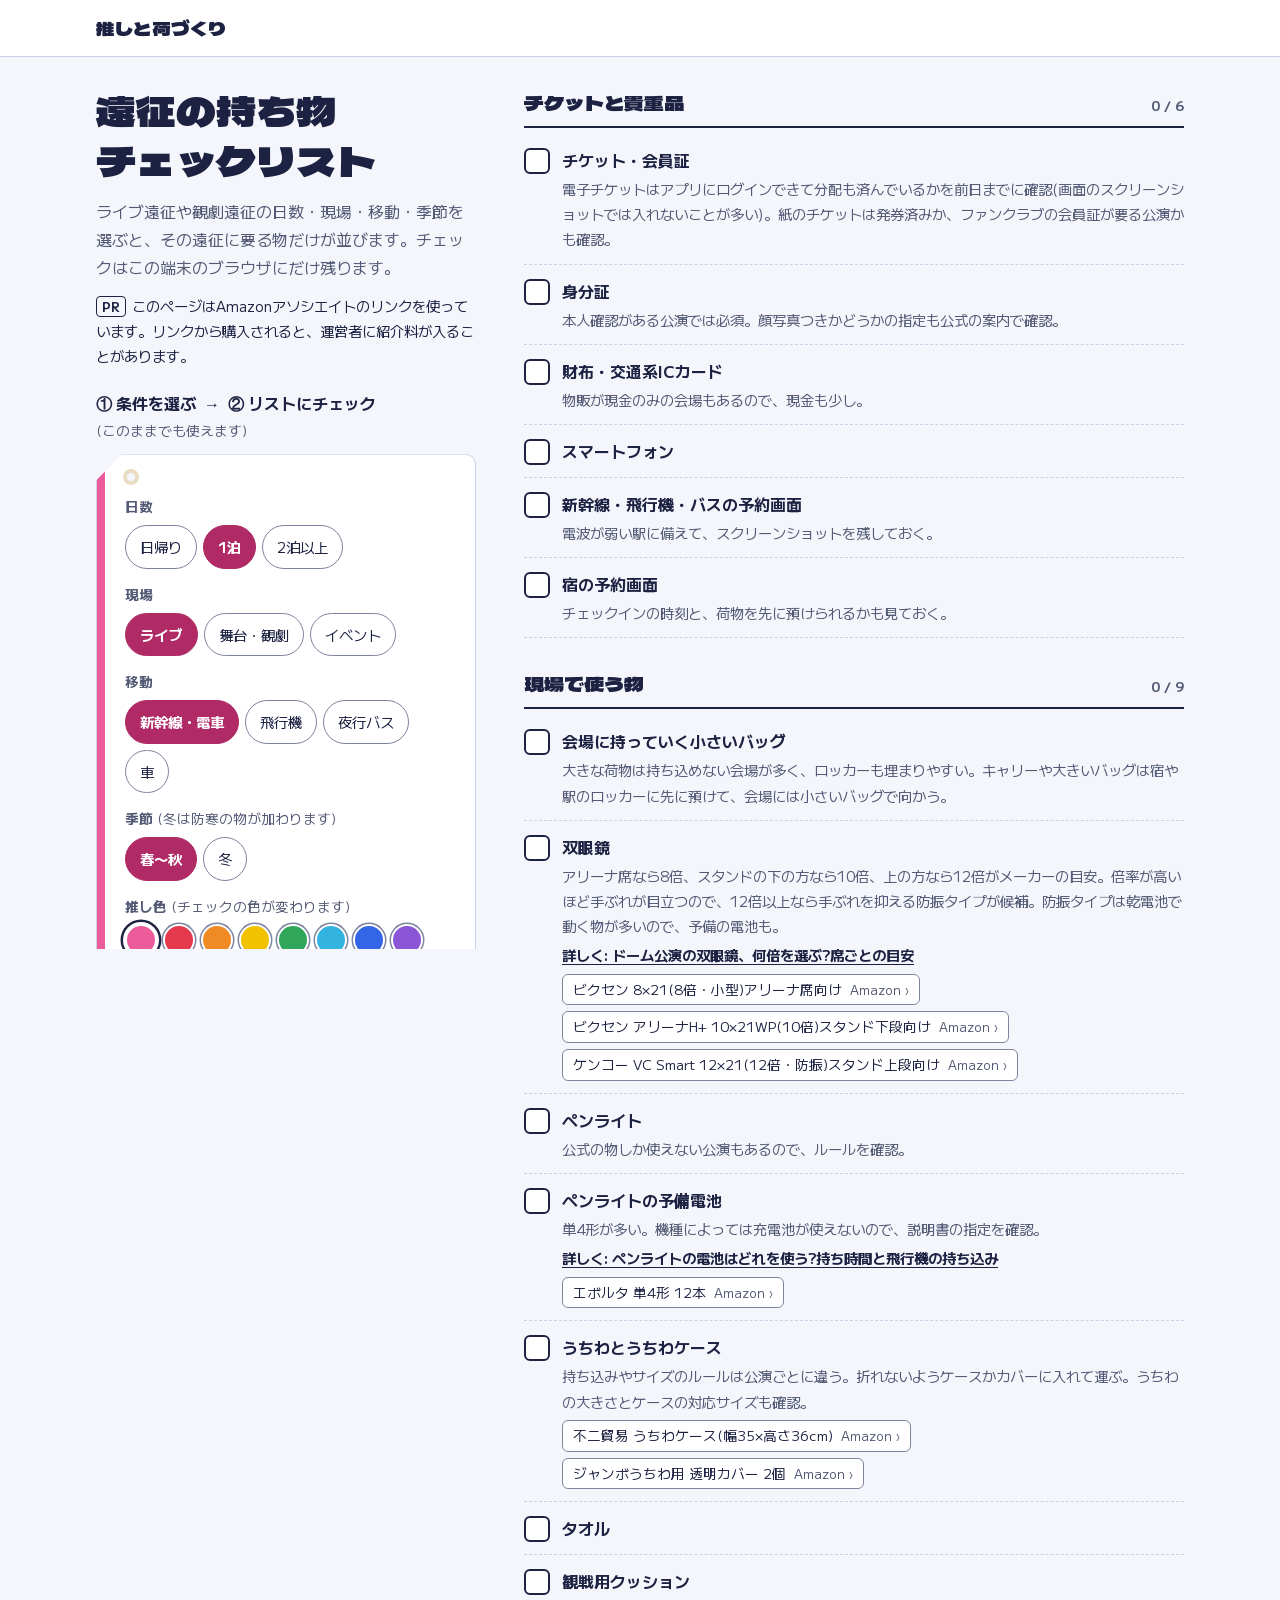
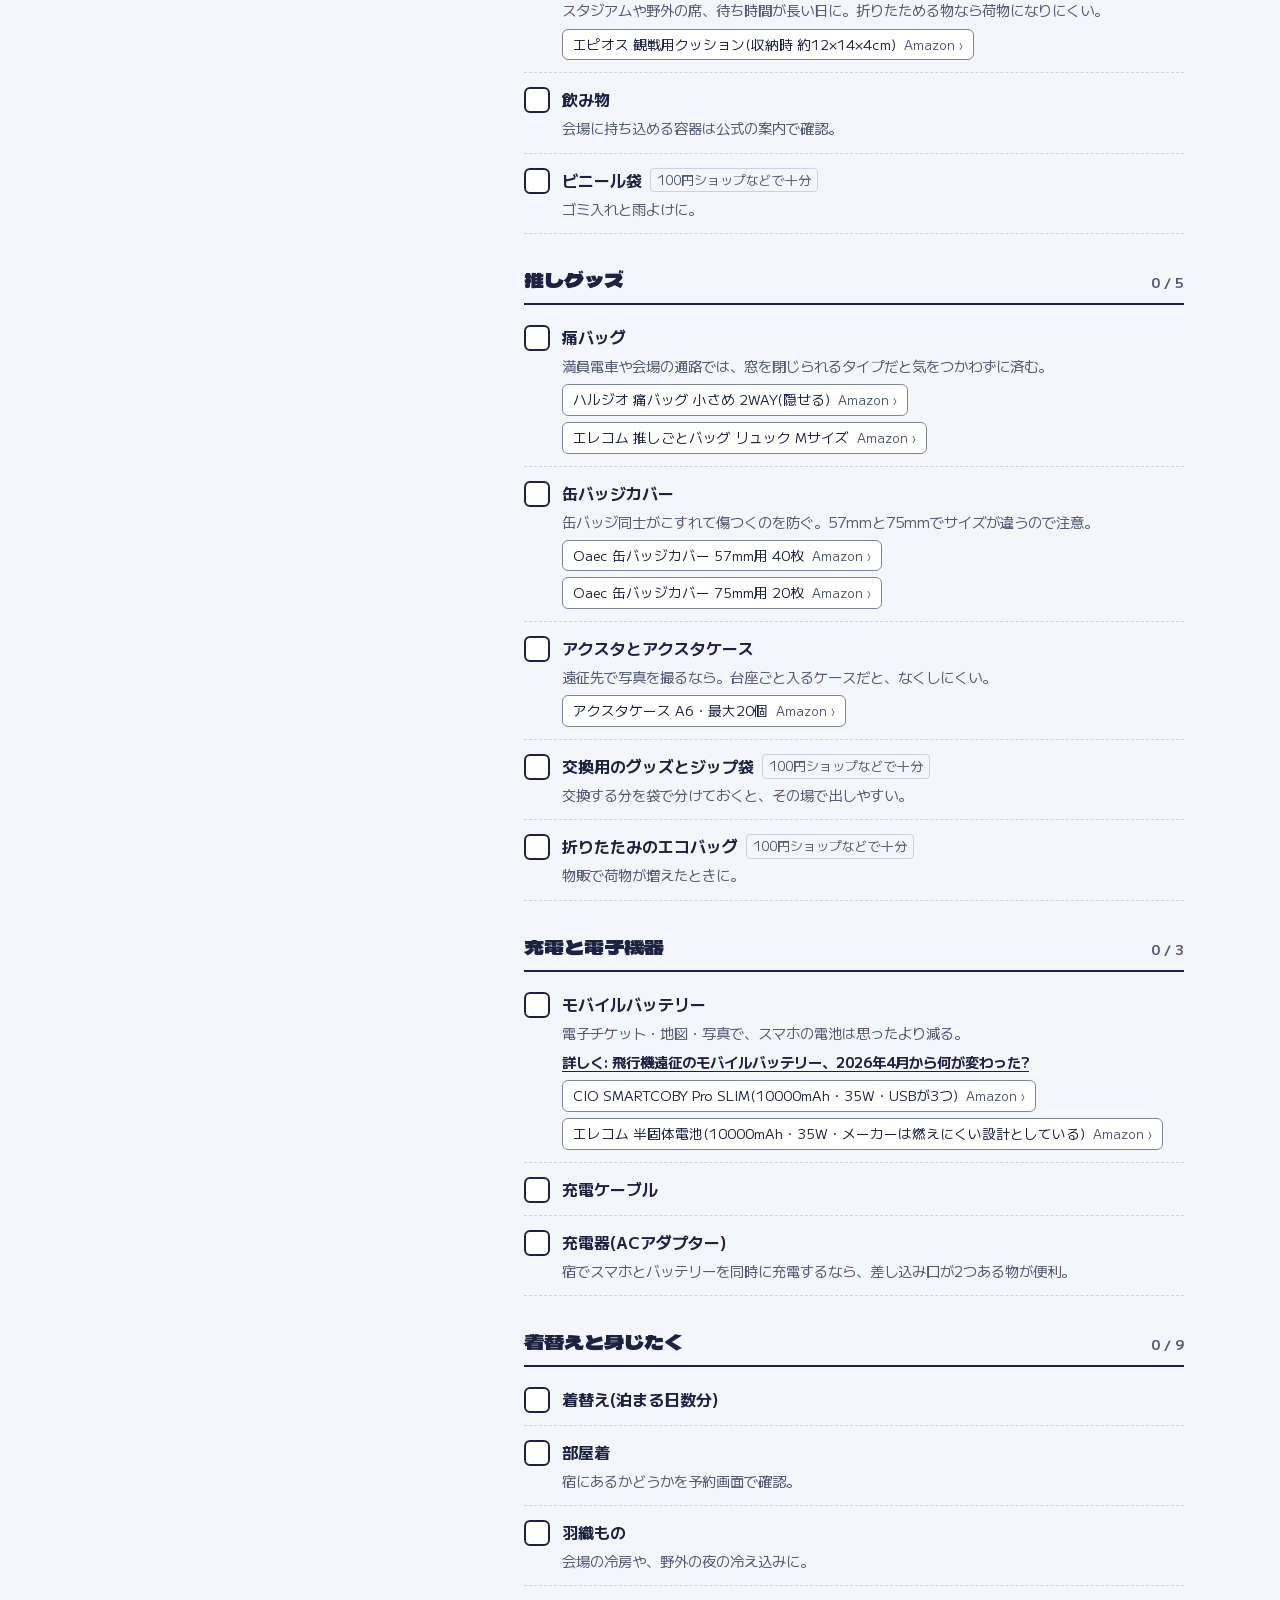
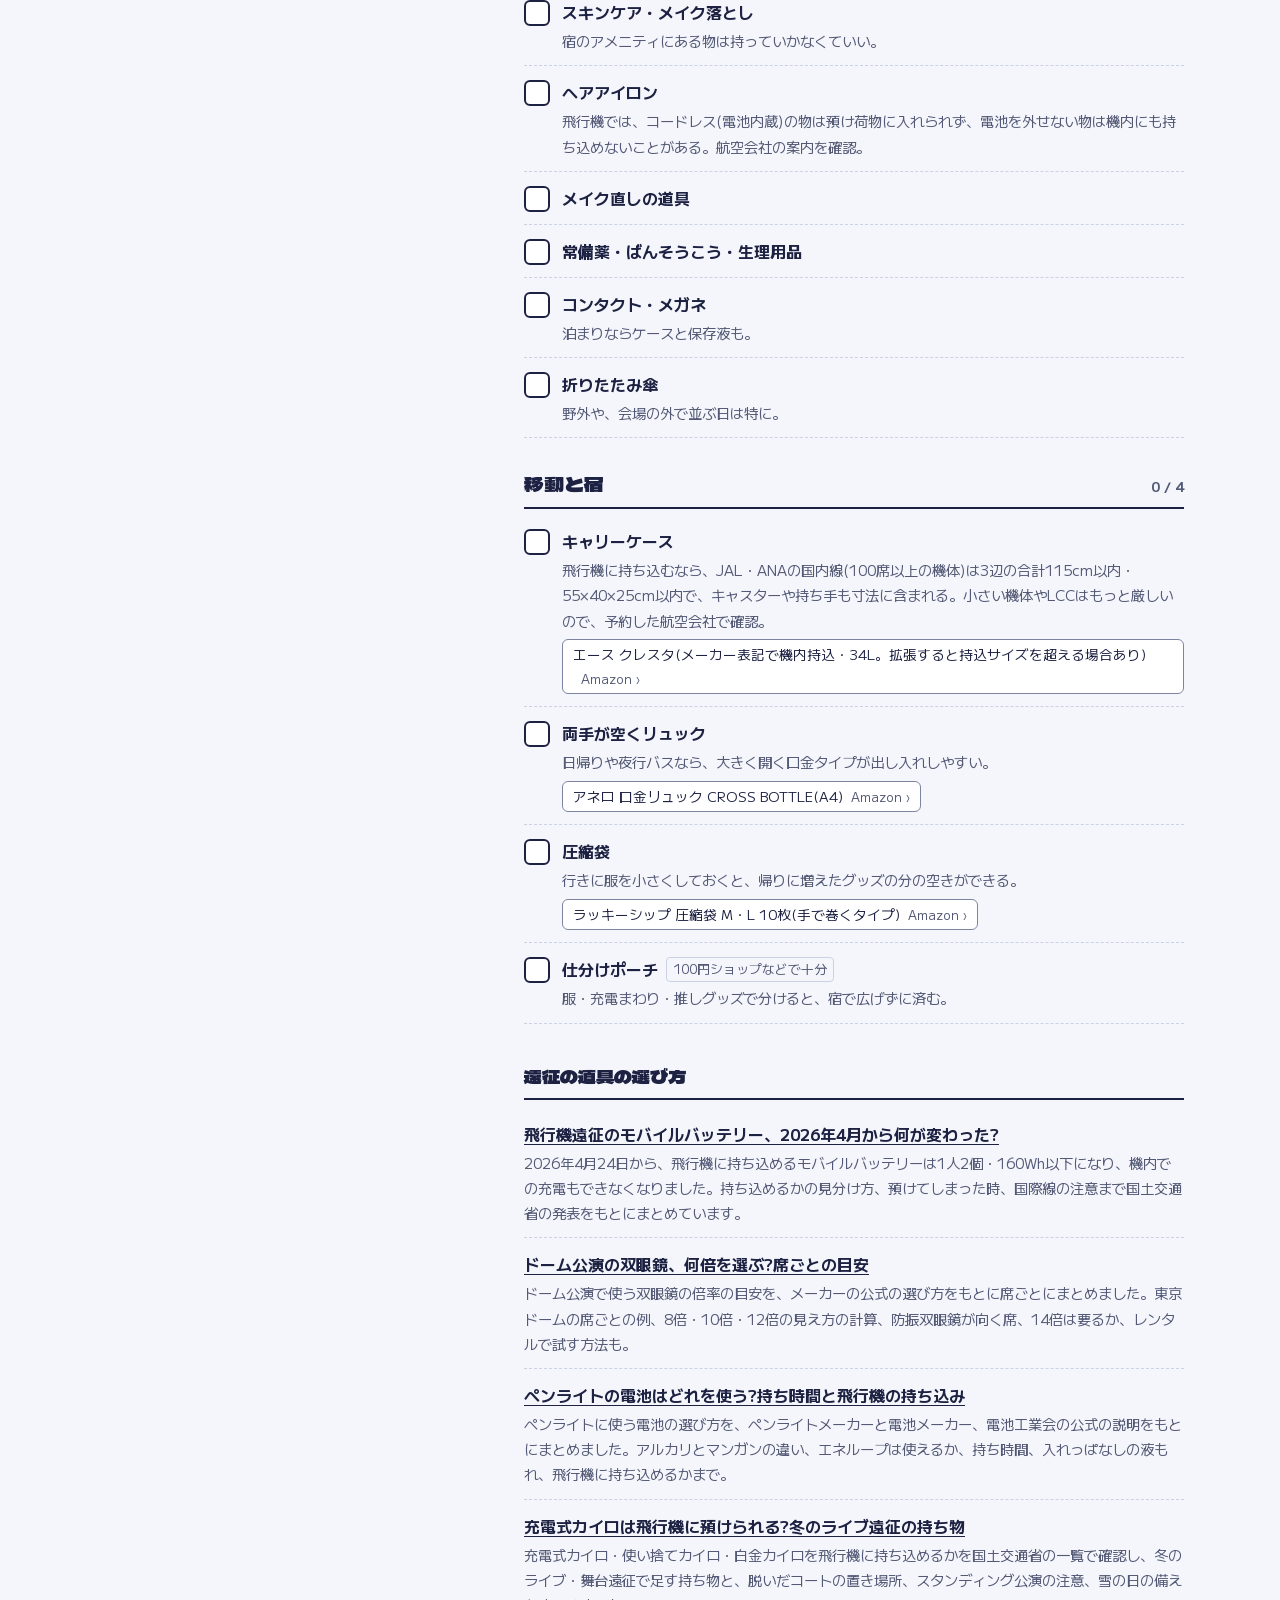
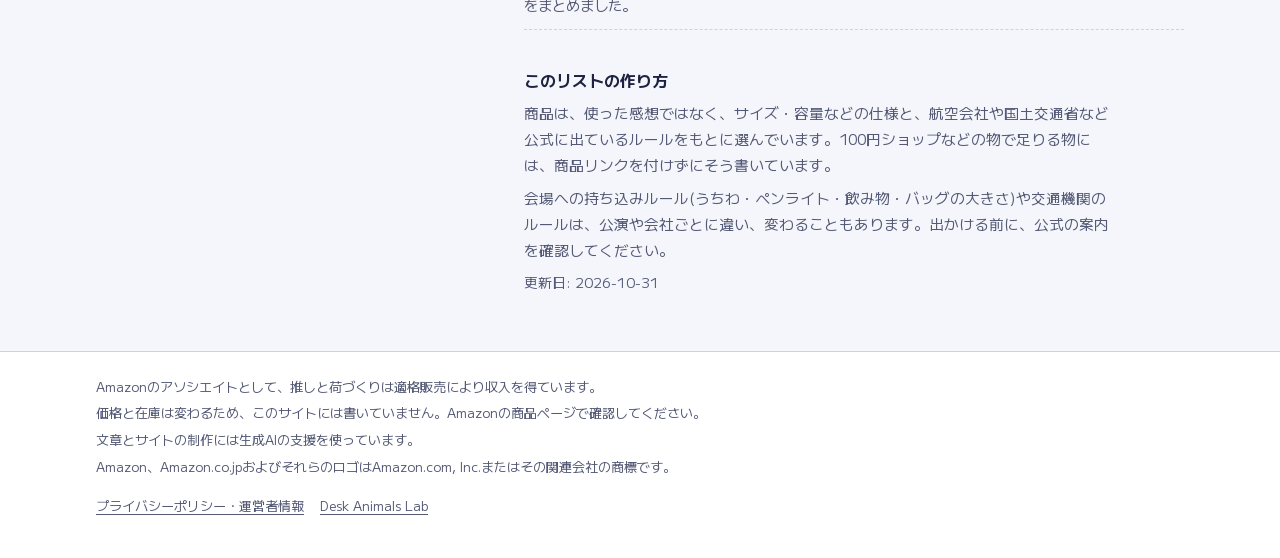
==== commit ce719cfe: "Align checklist products: binocular 10x, 57mm badge cover, battery labels, drop pouch link Co-Author" ====
--- a/index.html
+++ b/index.html
@@ -76,7 +76,7 @@
   </div>
   <div class="list" id="list">
     <div class="mini-count" id="mini"><span id="mini-count" aria-hidden="true">0 / 36 詰めた</span><a href="#tag">条件を変える</a></div>
-    <section class="cat" aria-labelledby="h-kichou"><div class="cat-head"><h2 id="h-kichou">チケットと貴重品<span class="vh cat-count-sr"></span></h2><span class="cat-count" aria-hidden="true">0 / 6</span></div><ul class="items"><li class="item"><input type="checkbox" id="c-ticket" data-id="ticket"><div class="item-body"><label for="c-ticket" class="item-name">チケット・会員証</label><p class="note">電子チケットはアプリにログインできて分配も済んでいるかを前日までに確認(画面のスクリーンショットでは入れないことが多い)。紙のチケットは発券済みか、ファンクラブの会員証が要る公演かも確認。</p></div></li><li class="item"><input type="checkbox" id="c-idcard" data-id="idcard"><div class="item-body"><label for="c-idcard" class="item-name">身分証</label><p class="note">本人確認がある公演では必須。顔写真つきかどうかの指定も公式の案内で確認。</p></div></li><li class="item"><input type="checkbox" id="c-wallet" data-id="wallet"><div class="item-body"><label for="c-wallet" class="item-name">財布・交通系ICカード</label><p class="note">物販が現金のみの会場もあるので、現金も少し。</p></div></li><li class="item"><input type="checkbox" id="c-phone" data-id="phone"><div class="item-body"><label for="c-phone" class="item-name">スマートフォン</label></div></li><li class="item" data-move="train plane bus"><input type="checkbox" id="c-transit" data-id="transit"><div class="item-body"><label for="c-transit" class="item-name">新幹線・飛行機・バスの予約画面</label><p class="note">電波が弱い駅に備えて、スクリーンショットを残しておく。</p></div></li><li class="item" data-days="1 2"><input type="checkbox" id="c-hotel" data-id="hotel"><div class="item-body"><label for="c-hotel" class="item-name">宿の予約画面</label><p class="note">チェックインの時刻と、荷物を先に預けられるかも見ておく。</p></div></li></ul></section><section class="cat" aria-labelledby="h-genba"><div class="cat-head"><h2 id="h-genba">現場で使う物<span class="vh cat-count-sr"></span></h2><span class="cat-count" aria-hidden="true">0 / 9</span></div><ul class="items"><li class="item"><input type="checkbox" id="c-smallbag" data-id="smallbag"><div class="item-body"><label for="c-smallbag" class="item-name">会場に持っていく小さいバッグ</label><p class="note">大きな荷物は持ち込めない会場が多く、ロッカーも埋まりやすい。キャリーや大きいバッグは宿や駅のロッカーに先に預けて、会場には小さいバッグで向かう。</p></div></li><li class="item" data-scene="live stage"><input type="checkbox" id="c-binoculars" data-id="binoculars"><div class="item-body"><label for="c-binoculars" class="item-name">双眼鏡</label><p class="note">アリーナ席なら8倍、スタンドの下の方なら10倍、上の方なら12倍がメーカーの目安。倍率が高いほど手ぶれが目立つので、12倍以上なら手ぶれを抑える防振タイプが候補。防振タイプは乾電池で動く物が多いので、予備の電池も。</p><p class="note more"><a href="dome-sougankyo/">詳しく: ドーム公演の双眼鏡、何倍を選ぶ?席ごとの目安</a></p><ul class="products" aria-label="双眼鏡の例(Amazon)"><li><a href="https://www.amazon.co.jp/dp/B085WGKHY2?tag=tinywonders-22" target="_blank" rel="sponsored noopener" data-item="binoculars" data-asin="B085WGKHY2">ビクセン 8×21(8倍・小型)<span class="vh">をAmazonで見る(新しいタブで開きます)</span></a></li><li><a href="https://www.amazon.co.jp/dp/B0DM1QFCFB?tag=tinywonders-22" target="_blank" rel="sponsored noopener" data-item="binoculars" data-asin="B0DM1QFCFB">ケンコー VC Smart 12×21(12倍・防振)<span class="vh">をAmazonで見る(新しいタブで開きます)</span></a></li></ul></div></li><li class="item" data-scene="live"><input type="checkbox" id="c-penlight" data-id="penlight"><div class="item-body"><label for="c-penlight" class="item-name">ペンライト</label><p class="note">公式の物しか使えない公演もあるので、ルールを確認。</p></div></li><li class="item" data-scene="live"><input type="checkbox" id="c-battery" data-id="battery"><div class="item-body"><label for="c-battery" class="item-name">ペンライトの予備電池</label><p class="note">単4形が多い。機種によっては充電池が使えないので、説明書の指定を確認。</p><p class="note more"><a href="penlight-denchi/">詳しく: ペンライトの電池はどれを使う?持ち時間と飛行機の持ち込み</a></p><ul class="products" aria-label="ペンライトの予備電池の例(Amazon)"><li><a href="https://www.amazon.co.jp/dp/B0016JYKFK?tag=tinywonders-22" target="_blank" rel="sponsored noopener" data-item="battery" data-asin="B0016JYKFK">エボルタ 単4形 12本<span class="vh">をAmazonで見る(新しいタブで開きます)</span></a></li></ul></div></li><li class="item" data-scene="live"><input type="checkbox" id="c-uchiwa" data-id="uchiwa"><div class="item-body"><label for="c-uchiwa" class="item-name">うちわとうちわケース</label><p class="note">持ち込みやサイズのルールは公演ごとに違う。折れないようケースかカバーに入れて運ぶ。うちわの大きさとケースの対応サイズも確認。</p><ul class="products" aria-label="うちわとうちわケースの例(Amazon)"><li><a href="https://www.amazon.co.jp/dp/B0CXXFJS57?tag=tinywonders-22" target="_blank" rel="sponsored noopener" data-item="uchiwa" data-asin="B0CXXFJS57">不二貿易 うちわケース(幅35×高さ36cm)<span class="vh">をAmazonで見る(新しいタブで開きます)</span></a></li><li><a href="https://www.amazon.co.jp/dp/B0925H5D5S?tag=tinywonders-22" target="_blank" rel="sponsored noopener" data-item="uchiwa" data-asin="B0925H5D5S">ジャンボうちわ用 透明カバー 2個<span class="vh">をAmazonで見る(新しいタブで開きます)</span></a></li></ul></div></li><li class="item" data-scene="live"><input type="checkbox" id="c-towel" data-id="towel"><div class="item-body"><label for="c-towel" class="item-name">タオル</label></div></li><li class="item" data-scene="live"><input type="checkbox" id="c-cushion" data-id="cushion"><div class="item-body"><label for="c-cushion" class="item-name">観戦用クッション</label><p class="note">スタジアムや野外の席、待ち時間が長い日に。折りたためる物なら荷物になりにくい。</p><ul class="products" aria-label="観戦用クッションの例(Amazon)"><li><a href="https://www.amazon.co.jp/dp/B083Y2HGFQ?tag=tinywonders-22" target="_blank" rel="sponsored noopener" data-item="cushion" data-asin="B083Y2HGFQ">エピオス 観戦用クッション(収納時 約12×14×4cm)<span class="vh">をAmazonで見る(新しいタブで開きます)</span></a></li></ul></div></li><li class="item"><input type="checkbox" id="c-drink" data-id="drink"><div class="item-body"><label for="c-drink" class="item-name">飲み物</label><p class="note">会場に持ち込める容器は公式の案内で確認。</p></div></li><li class="item"><input type="checkbox" id="c-plasticbag" data-id="plasticbag"><div class="item-body"><label for="c-plasticbag" class="item-name">ビニール袋</label><span class="cheap">100円ショップなどで十分</span><p class="note">ゴミ入れと雨よけに。</p></div></li><li class="item" data-season="winter"><input type="checkbox" id="c-coatbag" data-id="coatbag"><div class="item-body"><label for="c-coatbag" class="item-name">脱いだコートを入れる袋</label><span class="cheap">100円ショップなどで十分</span><p class="note">クロークがない会場では、脱いだコートは自分の席の範囲に置くことになる。大きめの袋に丸めて入れると、足元やひざの上にまとめやすい。</p></div></li></ul></section><section class="cat" aria-labelledby="h-oshi"><div class="cat-head"><h2 id="h-oshi">推しグッズ<span class="vh cat-count-sr"></span></h2><span class="cat-count" aria-hidden="true">0 / 5</span></div><ul class="items"><li class="item" data-scene="live event"><input type="checkbox" id="c-itabag" data-id="itabag"><div class="item-body"><label for="c-itabag" class="item-name">痛バッグ</label><p class="note">満員電車や会場の通路では、窓を閉じられるタイプだと気をつかわずに済む。</p><ul class="products" aria-label="痛バッグの例(Amazon)"><li><a href="https://www.amazon.co.jp/dp/B0CMP7P2BP?tag=tinywonders-22" target="_blank" rel="sponsored noopener" data-item="itabag" data-asin="B0CMP7P2BP">ハルジオ 痛バッグ 小さめ 2WAY(隠せる)<span class="vh">をAmazonで見る(新しいタブで開きます)</span></a></li><li><a href="https://www.amazon.co.jp/dp/B0BNNCP8WB?tag=tinywonders-22" target="_blank" rel="sponsored noopener" data-item="itabag" data-asin="B0BNNCP8WB">エレコム 推しごとバッグ リュック Mサイズ<span class="vh">をAmazonで見る(新しいタブで開きます)</span></a></li></ul></div></li><li class="item" data-scene="live event"><input type="checkbox" id="c-badgecover" data-id="badgecover"><div class="item-body"><label for="c-badgecover" class="item-name">缶バッジカバー</label><p class="note">缶バッジ同士がこすれて傷つくのを防ぐ。57mmと75mmでサイズが違うので注意。</p><ul class="products" aria-label="缶バッジカバーの例(Amazon)"><li><a href="https://www.amazon.co.jp/dp/B0B15FP99F?tag=tinywonders-22" target="_blank" rel="sponsored noopener" data-item="badgecover" data-asin="B0B15FP99F">Oaec 缶バッジカバー 75mm用 20枚<span class="vh">をAmazonで見る(新しいタブで開きます)</span></a></li></ul></div></li><li class="item"><input type="checkbox" id="c-acsta" data-id="acsta"><div class="item-body"><label for="c-acsta" class="item-name">アクスタとアクスタケース</label><p class="note">遠征先で写真を撮るなら。台座ごと入るケースだと、なくしにくい。</p><ul class="products" aria-label="アクスタとアクスタケースの例(Amazon)"><li><a href="https://www.amazon.co.jp/dp/B0DCBZ7HJW?tag=tinywonders-22" target="_blank" rel="sponsored noopener" data-item="acsta" data-asin="B0DCBZ7HJW">アクスタケース A6・最大20個<span class="vh">をAmazonで見る(新しいタブで開きます)</span></a></li></ul></div></li><li class="item" data-scene="event live"><input type="checkbox" id="c-trade" data-id="trade"><div class="item-body"><label for="c-trade" class="item-name">交換用のグッズとジップ袋</label><span class="cheap">100円ショップなどで十分</span><p class="note">交換する分を袋で分けておくと、その場で出しやすい。</p></div></li><li class="item"><input type="checkbox" id="c-ecobag" data-id="ecobag"><div class="item-body"><label for="c-ecobag" class="item-name">折りたたみのエコバッグ</label><span class="cheap">100円ショップなどで十分</span><p class="note">物販で荷物が増えたときに。</p></div></li></ul></section><section class="cat" aria-labelledby="h-denki"><div class="cat-head"><h2 id="h-denki">充電と電子機器<span class="vh cat-count-sr"></span></h2><span class="cat-count" aria-hidden="true">0 / 3</span></div><ul class="items"><li class="item"><input type="checkbox" id="c-powerbank" data-id="powerbank"><div class="item-body"><label for="c-powerbank" class="item-name">モバイルバッテリー</label><p class="note">電子チケット・地図・写真で、スマホの電池は思ったより減る。</p><p class="note more"><a href="hikouki-mobile-battery/">詳しく: 飛行機遠征のモバイルバッテリー、2026年4月から何が変わった?</a></p><ul class="products" aria-label="モバイルバッテリーの例(Amazon)"><li><a href="https://www.amazon.co.jp/dp/B0CHVZHLZ1?tag=tinywonders-22" target="_blank" rel="sponsored noopener" data-item="powerbank" data-asin="B0CHVZHLZ1">CIO SMARTCOBY Pro SLIM(10000mAh・35W)<span class="vh">をAmazonで見る(新しいタブで開きます)</span></a></li><li><a href="https://www.amazon.co.jp/dp/B0GPDBS299?tag=tinywonders-22" target="_blank" rel="sponsored noopener" data-item="powerbank" data-asin="B0GPDBS299">エレコム 半固体電池 モバイルバッテリー(10000mAh・35W)<span class="vh">をAmazonで見る(新しいタブで開きます)</span></a></li></ul></div></li><li class="item" data-move="plane"><input type="checkbox" id="c-powerbank-plane" data-id="powerbank-plane"><div class="item-body"><label for="c-powerbank-plane" class="item-name">飛行機の日のモバイルバッテリー</label><p class="note">預け荷物には入れられない。国土交通省が2026年4月24日から適用したルールで、機内に持ち込めるのは160Wh以下を2個まで、機内でバッテリーを充電することも、バッテリーからスマホを充電することもできない。端子はテープか袋で保護し、航空会社の案内どおり収納棚ではなく手元に置く。</p><p class="note more"><a href="hikouki-mobile-battery/">詳しく: 飛行機遠征のモバイルバッテリー、2026年4月から何が変わった?</a></p></div></li><li class="item"><input type="checkbox" id="c-cable" data-id="cable"><div class="item-body"><label for="c-cable" class="item-name">充電ケーブル</label></div></li><li class="item" data-days="1 2"><input type="checkbox" id="c-charger" data-id="charger"><div class="item-body"><label for="c-charger" class="item-name">充電器(ACアダプター)</label><p class="note">宿でスマホとバッテリーを同時に充電するなら、差し込み口が2つある物が便利。</p></div></li></ul></section><section class="cat" aria-labelledby="h-mijitaku"><div class="cat-head"><h2 id="h-mijitaku">着替えと身じたく<span class="vh cat-count-sr"></span></h2><span class="cat-count" aria-hidden="true">0 / 9</span></div><ul class="items"><li class="item" data-days="1 2"><input type="checkbox" id="c-clothes" data-id="clothes"><div class="item-body"><label for="c-clothes" class="item-name">着替え(泊まる日数分)</label></div></li><li class="item" data-days="2"><input type="checkbox" id="c-laundry" data-id="laundry"><div class="item-body"><label for="c-laundry" class="item-name">洗濯の道具</label><span class="cheap">100円ショップなどで十分</span><p class="note">2泊以上なら、宿のコインランドリーで洗う前提にすると着替えを減らせる。洗濯ネットと小分けの洗剤、小銭を。</p></div></li><li class="item" data-days="1 2"><input type="checkbox" id="c-sleepwear" data-id="sleepwear"><div class="item-body"><label for="c-sleepwear" class="item-name">部屋着</label><p class="note">宿にあるかどうかを予約画面で確認。</p></div></li><li class="item" data-season="other"><input type="checkbox" id="c-outer" data-id="outer"><div class="item-body"><label for="c-outer" class="item-name">羽織もの</label><p class="note">会場の冷房や、野外の夜の冷え込みに。</p></div></li><li class="item" data-season="winter"><input type="checkbox" id="c-kairo" data-id="kairo"><div class="item-body"><label for="c-kairo" class="item-name">使い捨てカイロ</label><span class="cheap">100円ショップなどで十分</span><p class="note">物販や入場の列で外に並ぶ時間に。飛行機では、オイル充填式のカイロと白金(ハクキン)カイロは、機内にも預け荷物にも入れられない(国土交通省の一覧)。充電式カイロは預けずに手荷物へ。</p><p class="note more"><a href="fuyu-ensei/">詳しく: 充電式カイロは飛行機に預けられる?冬のライブ遠征の持ち物</a></p></div></li><li class="item" data-season="winter"><input type="checkbox" id="c-gloves" data-id="gloves"><div class="item-body"><label for="c-gloves" class="item-name">手袋・マフラー・帽子</label><span class="cheap">100円ショップなどで十分</span><p class="note">電子チケットを出す場面が多いなら、手袋はスマホを操作できる物が便利。</p></div></li><li class="item" data-season="winter"><input type="checkbox" id="c-lipcare" data-id="lipcare"><div class="item-body"><label for="c-lipcare" class="item-name">リップクリーム・ハンドクリーム</label><span class="cheap">100円ショップなどで十分</span><p class="note">空気が乾く時期に。</p></div></li><li class="item" data-season="winter"><input type="checkbox" id="c-shoes" data-id="shoes"><div class="item-body"><label for="c-shoes" class="item-name">滑りにくい靴</label><p class="note">雪や凍った道がありそうな場所への遠征なら。長く並んだり歩いたりするので、履き慣れた物を。</p></div></li><li class="item" data-days="1 2"><input type="checkbox" id="c-skincare" data-id="skincare"><div class="item-body"><label for="c-skincare" class="item-name">スキンケア・メイク落とし</label><p class="note">宿のアメニティにある物は持っていかなくていい。</p></div></li><li class="item" data-days="1 2"><input type="checkbox" id="c-hairiron" data-id="hairiron"><div class="item-body"><label for="c-hairiron" class="item-name">ヘアアイロン</label><p class="note">飛行機では、コードレス(電池内蔵)の物は預け荷物に入れられず、電池を外せない物は機内にも持ち込めないことがある。航空会社の案内を確認。</p></div></li><li class="item"><input type="checkbox" id="c-makeup" data-id="makeup"><div class="item-body"><label for="c-makeup" class="item-name">メイク直しの道具</label></div></li><li class="item"><input type="checkbox" id="c-medicine" data-id="medicine"><div class="item-body"><label for="c-medicine" class="item-name">常備薬・ばんそうこう・生理用品</label></div></li><li class="item"><input type="checkbox" id="c-contacts" data-id="contacts"><div class="item-body"><label for="c-contacts" class="item-name">コンタクト・メガネ</label><p class="note">泊まりならケースと保存液も。</p></div></li><li class="item"><input type="checkbox" id="c-umbrella" data-id="umbrella"><div class="item-body"><label for="c-umbrella" class="item-name">折りたたみ傘</label><p class="note">野外や、会場の外で並ぶ日は特に。</p></div></li></ul></section><section class="cat" aria-labelledby="h-idou"><div class="cat-head"><h2 id="h-idou">移動と宿<span class="vh cat-count-sr"></span></h2><span class="cat-count" aria-hidden="true">0 / 4</span></div><ul class="items"><li class="item" data-days="1 2" data-move="train plane car"><input type="checkbox" id="c-suitcase" data-id="suitcase"><div class="item-body"><label for="c-suitcase" class="item-name">キャリーケース</label><p class="note">飛行機に持ち込むなら、JAL・ANAの国内線(100席以上の機体)は3辺の合計115cm以内・55×40×25cm以内で、キャスターや持ち手も寸法に含まれる。小さい機体やLCCはもっと厳しいので、予約した航空会社で確認。</p><ul class="products" aria-label="キャリーケースの例(Amazon)"><li><a href="https://www.amazon.co.jp/dp/B07NSF1PY9?tag=tinywonders-22" target="_blank" rel="sponsored noopener" data-item="suitcase" data-asin="B07NSF1PY9">エース クレスタ(メーカー表記で機内持込・34L。拡張すると持込サイズを超える場合あり)<span class="vh">をAmazonで見る(新しいタブで開きます)</span></a></li></ul></div></li><li class="item" data-move="plane"><input type="checkbox" id="c-carryon-plane" data-id="carryon-plane"><div class="item-body"><label for="c-carryon-plane" class="item-name">飛行機に持ち込むバッグの数</label><p class="note">JAL・ANAの国内線は、手荷物1個と身の回り品1個の合計2個・合計10kgまで。キャリー+痛バ+リュックの3つ持ちなら、1つをキャリーにしまう。身の回り品は前の座席の下に入る大きさまでと決めている航空会社があるので、大きい痛バやリュックは予約した航空会社のサイズを確認。</p></div></li><li class="item"><input type="checkbox" id="c-backpack" data-id="backpack"><div class="item-body"><label for="c-backpack" class="item-name">両手が空くリュック</label><p class="note">日帰りや夜行バスなら、大きく開く口金タイプが出し入れしやすい。</p><ul class="products" aria-label="両手が空くリュックの例(Amazon)"><li><a href="https://www.amazon.co.jp/dp/B0BNHHQ7DS?tag=tinywonders-22" target="_blank" rel="sponsored noopener" data-item="backpack" data-asin="B0BNHHQ7DS">アネロ 口金リュック CROSS BOTTLE(A4)<span class="vh">をAmazonで見る(新しいタブで開きます)</span></a></li></ul></div></li><li class="item" data-days="1 2" data-move="bus"><input type="checkbox" id="c-boston" data-id="boston"><div class="item-body"><label for="c-boston" class="item-name">ボストンバッグ</label><p class="note">夜行バスはトランクに預ける大きさに制限がある会社も。キャリーの持ち手に通せる物だと、乗り継ぎで楽。</p><ul class="products" aria-label="ボストンバッグの例(Amazon)"><li><a href="https://www.amazon.co.jp/dp/B0GYQWW97X?tag=tinywonders-22" target="_blank" rel="sponsored noopener" data-item="boston" data-asin="B0GYQWW97X">maytopia ボストン(35L・キャリーオン用ベルト)<span class="vh">をAmazonで見る(新しいタブで開きます)</span></a></li></ul></div></li><li class="item" data-move="bus"><input type="checkbox" id="c-busset" data-id="busset"><div class="item-body"><label for="c-busset" class="item-name">ブランケット・ネックピロー・アイマスク</label><span class="cheap">100円ショップなどで十分</span><p class="note">夜行バスで眠るための3点。手持ちの物で足りる。</p></div></li><li class="item" data-days="1 2"><input type="checkbox" id="c-compress" data-id="compress"><div class="item-body"><label for="c-compress" class="item-name">圧縮袋</label><p class="note">行きに服を小さくしておくと、帰りに増えたグッズの分の空きができる。</p><ul class="products" aria-label="圧縮袋の例(Amazon)"><li><a href="https://www.amazon.co.jp/dp/B00J89GKBC?tag=tinywonders-22" target="_blank" rel="sponsored noopener" data-item="compress" data-asin="B00J89GKBC">ラッキーシップ 圧縮袋 M・L 10枚(手で巻くタイプ)<span class="vh">をAmazonで見る(新しいタブで開きます)</span></a></li></ul></div></li><li class="item" data-days="1 2"><input type="checkbox" id="c-pouch" data-id="pouch"><div class="item-body"><label for="c-pouch" class="item-name">仕分けポーチ</label><p class="note">服・充電まわり・推しグッズで分けると、宿で広げずに済む。100円ショップなどの物でも足りる。</p><ul class="products" aria-label="仕分けポーチの例(Amazon)"><li><a href="https://www.amazon.co.jp/dp/B09CGXJYXB?tag=tinywonders-22" target="_blank" rel="sponsored noopener" data-item="pouch" data-asin="B09CGXJYXB">Roam.Cove トラベルポーチ 6点セット<span class="vh">をAmazonで見る(新しいタブで開きます)</span></a></li></ul></div></li></ul></section>
+    <section class="cat" aria-labelledby="h-kichou"><div class="cat-head"><h2 id="h-kichou">チケットと貴重品<span class="vh cat-count-sr"></span></h2><span class="cat-count" aria-hidden="true">0 / 6</span></div><ul class="items"><li class="item"><input type="checkbox" id="c-ticket" data-id="ticket"><div class="item-body"><label for="c-ticket" class="item-name">チケット・会員証</label><p class="note">電子チケットはアプリにログインできて分配も済んでいるかを前日までに確認(画面のスクリーンショットでは入れないことが多い)。紙のチケットは発券済みか、ファンクラブの会員証が要る公演かも確認。</p></div></li><li class="item"><input type="checkbox" id="c-idcard" data-id="idcard"><div class="item-body"><label for="c-idcard" class="item-name">身分証</label><p class="note">本人確認がある公演では必須。顔写真つきかどうかの指定も公式の案内で確認。</p></div></li><li class="item"><input type="checkbox" id="c-wallet" data-id="wallet"><div class="item-body"><label for="c-wallet" class="item-name">財布・交通系ICカード</label><p class="note">物販が現金のみの会場もあるので、現金も少し。</p></div></li><li class="item"><input type="checkbox" id="c-phone" data-id="phone"><div class="item-body"><label for="c-phone" class="item-name">スマートフォン</label></div></li><li class="item" data-move="train plane bus"><input type="checkbox" id="c-transit" data-id="transit"><div class="item-body"><label for="c-transit" class="item-name">新幹線・飛行機・バスの予約画面</label><p class="note">電波が弱い駅に備えて、スクリーンショットを残しておく。</p></div></li><li class="item" data-days="1 2"><input type="checkbox" id="c-hotel" data-id="hotel"><div class="item-body"><label for="c-hotel" class="item-name">宿の予約画面</label><p class="note">チェックインの時刻と、荷物を先に預けられるかも見ておく。</p></div></li></ul></section><section class="cat" aria-labelledby="h-genba"><div class="cat-head"><h2 id="h-genba">現場で使う物<span class="vh cat-count-sr"></span></h2><span class="cat-count" aria-hidden="true">0 / 9</span></div><ul class="items"><li class="item"><input type="checkbox" id="c-smallbag" data-id="smallbag"><div class="item-body"><label for="c-smallbag" class="item-name">会場に持っていく小さいバッグ</label><p class="note">大きな荷物は持ち込めない会場が多く、ロッカーも埋まりやすい。キャリーや大きいバッグは宿や駅のロッカーに先に預けて、会場には小さいバッグで向かう。</p></div></li><li class="item" data-scene="live stage"><input type="checkbox" id="c-binoculars" data-id="binoculars"><div class="item-body"><label for="c-binoculars" class="item-name">双眼鏡</label><p class="note">アリーナ席なら8倍、スタンドの下の方なら10倍、上の方なら12倍がメーカーの目安。倍率が高いほど手ぶれが目立つので、12倍以上なら手ぶれを抑える防振タイプが候補。防振タイプは乾電池で動く物が多いので、予備の電池も。</p><p class="note more"><a href="dome-sougankyo/">詳しく: ドーム公演の双眼鏡、何倍を選ぶ?席ごとの目安</a></p><ul class="products" aria-label="双眼鏡の例(Amazon)"><li><a href="https://www.amazon.co.jp/dp/B085WGKHY2?tag=tinywonders-22" target="_blank" rel="sponsored noopener" data-item="binoculars" data-asin="B085WGKHY2">ビクセン 8×21(8倍・小型)アリーナ席向け<span class="vh">をAmazonで見る(新しいタブで開きます)</span></a></li><li><a href="https://www.amazon.co.jp/dp/B0G2LCTJWQ?tag=tinywonders-22" target="_blank" rel="sponsored noopener" data-item="binoculars" data-asin="B0G2LCTJWQ">ビクセン アリーナH+ 10×21WP(10倍)スタンド下段向け<span class="vh">をAmazonで見る(新しいタブで開きます)</span></a></li><li><a href="https://www.amazon.co.jp/dp/B0DM1QFCFB?tag=tinywonders-22" target="_blank" rel="sponsored noopener" data-item="binoculars" data-asin="B0DM1QFCFB">ケンコー VC Smart 12×21(12倍・防振)スタンド上段向け<span class="vh">をAmazonで見る(新しいタブで開きます)</span></a></li></ul></div></li><li class="item" data-scene="live"><input type="checkbox" id="c-penlight" data-id="penlight"><div class="item-body"><label for="c-penlight" class="item-name">ペンライト</label><p class="note">公式の物しか使えない公演もあるので、ルールを確認。</p></div></li><li class="item" data-scene="live"><input type="checkbox" id="c-battery" data-id="battery"><div class="item-body"><label for="c-battery" class="item-name">ペンライトの予備電池</label><p class="note">単4形が多い。機種によっては充電池が使えないので、説明書の指定を確認。</p><p class="note more"><a href="penlight-denchi/">詳しく: ペンライトの電池はどれを使う?持ち時間と飛行機の持ち込み</a></p><ul class="products" aria-label="ペンライトの予備電池の例(Amazon)"><li><a href="https://www.amazon.co.jp/dp/B0016JYKFK?tag=tinywonders-22" target="_blank" rel="sponsored noopener" data-item="battery" data-asin="B0016JYKFK">エボルタ 単4形 12本<span class="vh">をAmazonで見る(新しいタブで開きます)</span></a></li></ul></div></li><li class="item" data-scene="live"><input type="checkbox" id="c-uchiwa" data-id="uchiwa"><div class="item-body"><label for="c-uchiwa" class="item-name">うちわとうちわケース</label><p class="note">持ち込みやサイズのルールは公演ごとに違う。折れないようケースかカバーに入れて運ぶ。うちわの大きさとケースの対応サイズも確認。</p><ul class="products" aria-label="うちわとうちわケースの例(Amazon)"><li><a href="https://www.amazon.co.jp/dp/B0CXXFJS57?tag=tinywonders-22" target="_blank" rel="sponsored noopener" data-item="uchiwa" data-asin="B0CXXFJS57">不二貿易 うちわケース(幅35×高さ36cm)<span class="vh">をAmazonで見る(新しいタブで開きます)</span></a></li><li><a href="https://www.amazon.co.jp/dp/B0925H5D5S?tag=tinywonders-22" target="_blank" rel="sponsored noopener" data-item="uchiwa" data-asin="B0925H5D5S">ジャンボうちわ用 透明カバー 2個<span class="vh">をAmazonで見る(新しいタブで開きます)</span></a></li></ul></div></li><li class="item" data-scene="live"><input type="checkbox" id="c-towel" data-id="towel"><div class="item-body"><label for="c-towel" class="item-name">タオル</label></div></li><li class="item" data-scene="live"><input type="checkbox" id="c-cushion" data-id="cushion"><div class="item-body"><label for="c-cushion" class="item-name">観戦用クッション</label><p class="note">スタジアムや野外の席、待ち時間が長い日に。折りたためる物なら荷物になりにくい。</p><ul class="products" aria-label="観戦用クッションの例(Amazon)"><li><a href="https://www.amazon.co.jp/dp/B083Y2HGFQ?tag=tinywonders-22" target="_blank" rel="sponsored noopener" data-item="cushion" data-asin="B083Y2HGFQ">エピオス 観戦用クッション(収納時 約12×14×4cm)<span class="vh">をAmazonで見る(新しいタブで開きます)</span></a></li></ul></div></li><li class="item"><input type="checkbox" id="c-drink" data-id="drink"><div class="item-body"><label for="c-drink" class="item-name">飲み物</label><p class="note">会場に持ち込める容器は公式の案内で確認。</p></div></li><li class="item"><input type="checkbox" id="c-plasticbag" data-id="plasticbag"><div class="item-body"><label for="c-plasticbag" class="item-name">ビニール袋</label><span class="cheap">100円ショップなどで十分</span><p class="note">ゴミ入れと雨よけに。</p></div></li><li class="item" data-season="winter"><input type="checkbox" id="c-coatbag" data-id="coatbag"><div class="item-body"><label for="c-coatbag" class="item-name">脱いだコートを入れる袋</label><span class="cheap">100円ショップなどで十分</span><p class="note">クロークがない会場では、脱いだコートは自分の席の範囲に置くことになる。大きめの袋に丸めて入れると、足元やひざの上にまとめやすい。</p></div></li></ul></section><section class="cat" aria-labelledby="h-oshi"><div class="cat-head"><h2 id="h-oshi">推しグッズ<span class="vh cat-count-sr"></span></h2><span class="cat-count" aria-hidden="true">0 / 5</span></div><ul class="items"><li class="item" data-scene="live event"><input type="checkbox" id="c-itabag" data-id="itabag"><div class="item-body"><label for="c-itabag" class="item-name">痛バッグ</label><p class="note">満員電車や会場の通路では、窓を閉じられるタイプだと気をつかわずに済む。</p><ul class="products" aria-label="痛バッグの例(Amazon)"><li><a href="https://www.amazon.co.jp/dp/B0CMP7P2BP?tag=tinywonders-22" target="_blank" rel="sponsored noopener" data-item="itabag" data-asin="B0CMP7P2BP">ハルジオ 痛バッグ 小さめ 2WAY(隠せる)<span class="vh">をAmazonで見る(新しいタブで開きます)</span></a></li><li><a href="https://www.amazon.co.jp/dp/B0BNNCP8WB?tag=tinywonders-22" target="_blank" rel="sponsored noopener" data-item="itabag" data-asin="B0BNNCP8WB">エレコム 推しごとバッグ リュック Mサイズ<span class="vh">をAmazonで見る(新しいタブで開きます)</span></a></li></ul></div></li><li class="item" data-scene="live event"><input type="checkbox" id="c-badgecover" data-id="badgecover"><div class="item-body"><label for="c-badgecover" class="item-name">缶バッジカバー</label><p class="note">缶バッジ同士がこすれて傷つくのを防ぐ。57mmと75mmでサイズが違うので注意。</p><ul class="products" aria-label="缶バッジカバーの例(Amazon)"><li><a href="https://www.amazon.co.jp/dp/B0BRTZFHLC?tag=tinywonders-22" target="_blank" rel="sponsored noopener" data-item="badgecover" data-asin="B0BRTZFHLC">Oaec 缶バッジカバー 57mm用 40枚<span class="vh">をAmazonで見る(新しいタブで開きます)</span></a></li><li><a href="https://www.amazon.co.jp/dp/B0B15FP99F?tag=tinywonders-22" target="_blank" rel="sponsored noopener" data-item="badgecover" data-asin="B0B15FP99F">Oaec 缶バッジカバー 75mm用 20枚<span class="vh">をAmazonで見る(新しいタブで開きます)</span></a></li></ul></div></li><li class="item"><input type="checkbox" id="c-acsta" data-id="acsta"><div class="item-body"><label for="c-acsta" class="item-name">アクスタとアクスタケース</label><p class="note">遠征先で写真を撮るなら。台座ごと入るケースだと、なくしにくい。</p><ul class="products" aria-label="アクスタとアクスタケースの例(Amazon)"><li><a href="https://www.amazon.co.jp/dp/B0DCBZ7HJW?tag=tinywonders-22" target="_blank" rel="sponsored noopener" data-item="acsta" data-asin="B0DCBZ7HJW">アクスタケース A6・最大20個<span class="vh">をAmazonで見る(新しいタブで開きます)</span></a></li></ul></div></li><li class="item" data-scene="event live"><input type="checkbox" id="c-trade" data-id="trade"><div class="item-body"><label for="c-trade" class="item-name">交換用のグッズとジップ袋</label><span class="cheap">100円ショップなどで十分</span><p class="note">交換する分を袋で分けておくと、その場で出しやすい。</p></div></li><li class="item"><input type="checkbox" id="c-ecobag" data-id="ecobag"><div class="item-body"><label for="c-ecobag" class="item-name">折りたたみのエコバッグ</label><span class="cheap">100円ショップなどで十分</span><p class="note">物販で荷物が増えたときに。</p></div></li></ul></section><section class="cat" aria-labelledby="h-denki"><div class="cat-head"><h2 id="h-denki">充電と電子機器<span class="vh cat-count-sr"></span></h2><span class="cat-count" aria-hidden="true">0 / 3</span></div><ul class="items"><li class="item"><input type="checkbox" id="c-powerbank" data-id="powerbank"><div class="item-body"><label for="c-powerbank" class="item-name">モバイルバッテリー</label><p class="note">電子チケット・地図・写真で、スマホの電池は思ったより減る。</p><p class="note more"><a href="hikouki-mobile-battery/">詳しく: 飛行機遠征のモバイルバッテリー、2026年4月から何が変わった?</a></p><ul class="products" aria-label="モバイルバッテリーの例(Amazon)"><li><a href="https://www.amazon.co.jp/dp/B0CHVZHLZ1?tag=tinywonders-22" target="_blank" rel="sponsored noopener" data-item="powerbank" data-asin="B0CHVZHLZ1">CIO SMARTCOBY Pro SLIM(10000mAh・35W・USBが3つ)<span class="vh">をAmazonで見る(新しいタブで開きます)</span></a></li><li><a href="https://www.amazon.co.jp/dp/B0GPDBS299?tag=tinywonders-22" target="_blank" rel="sponsored noopener" data-item="powerbank" data-asin="B0GPDBS299">エレコム 半固体電池(10000mAh・35W・メーカーは燃えにくい設計としている)<span class="vh">をAmazonで見る(新しいタブで開きます)</span></a></li></ul></div></li><li class="item" data-move="plane"><input type="checkbox" id="c-powerbank-plane" data-id="powerbank-plane"><div class="item-body"><label for="c-powerbank-plane" class="item-name">飛行機の日のモバイルバッテリー</label><p class="note">預け荷物には入れられない。国土交通省が2026年4月24日から適用したルールで、機内に持ち込めるのは160Wh以下を2個まで、機内でバッテリーを充電することも、バッテリーからスマホを充電することもできない。端子はテープか袋で保護し、航空会社の案内どおり収納棚ではなく手元に置く。</p><p class="note more"><a href="hikouki-mobile-battery/">詳しく: 飛行機遠征のモバイルバッテリー、2026年4月から何が変わった?</a></p></div></li><li class="item"><input type="checkbox" id="c-cable" data-id="cable"><div class="item-body"><label for="c-cable" class="item-name">充電ケーブル</label></div></li><li class="item" data-days="1 2"><input type="checkbox" id="c-charger" data-id="charger"><div class="item-body"><label for="c-charger" class="item-name">充電器(ACアダプター)</label><p class="note">宿でスマホとバッテリーを同時に充電するなら、差し込み口が2つある物が便利。</p></div></li></ul></section><section class="cat" aria-labelledby="h-mijitaku"><div class="cat-head"><h2 id="h-mijitaku">着替えと身じたく<span class="vh cat-count-sr"></span></h2><span class="cat-count" aria-hidden="true">0 / 9</span></div><ul class="items"><li class="item" data-days="1 2"><input type="checkbox" id="c-clothes" data-id="clothes"><div class="item-body"><label for="c-clothes" class="item-name">着替え(泊まる日数分)</label></div></li><li class="item" data-days="2"><input type="checkbox" id="c-laundry" data-id="laundry"><div class="item-body"><label for="c-laundry" class="item-name">洗濯の道具</label><span class="cheap">100円ショップなどで十分</span><p class="note">2泊以上なら、宿のコインランドリーで洗う前提にすると着替えを減らせる。洗濯ネットと小分けの洗剤、小銭を。</p></div></li><li class="item" data-days="1 2"><input type="checkbox" id="c-sleepwear" data-id="sleepwear"><div class="item-body"><label for="c-sleepwear" class="item-name">部屋着</label><p class="note">宿にあるかどうかを予約画面で確認。</p></div></li><li class="item" data-season="other"><input type="checkbox" id="c-outer" data-id="outer"><div class="item-body"><label for="c-outer" class="item-name">羽織もの</label><p class="note">会場の冷房や、野外の夜の冷え込みに。</p></div></li><li class="item" data-season="winter"><input type="checkbox" id="c-kairo" data-id="kairo"><div class="item-body"><label for="c-kairo" class="item-name">使い捨てカイロ</label><span class="cheap">100円ショップなどで十分</span><p class="note">物販や入場の列で外に並ぶ時間に。飛行機では、オイル充填式のカイロと白金(ハクキン)カイロは、機内にも預け荷物にも入れられない(国土交通省の一覧)。充電式カイロは預けずに手荷物へ。</p><p class="note more"><a href="fuyu-ensei/">詳しく: 充電式カイロは飛行機に預けられる?冬のライブ遠征の持ち物</a></p></div></li><li class="item" data-season="winter"><input type="checkbox" id="c-gloves" data-id="gloves"><div class="item-body"><label for="c-gloves" class="item-name">手袋・マフラー・帽子</label><span class="cheap">100円ショップなどで十分</span><p class="note">電子チケットを出す場面が多いなら、手袋はスマホを操作できる物が便利。</p></div></li><li class="item" data-season="winter"><input type="checkbox" id="c-lipcare" data-id="lipcare"><div class="item-body"><label for="c-lipcare" class="item-name">リップクリーム・ハンドクリーム</label><span class="cheap">100円ショップなどで十分</span><p class="note">空気が乾く時期に。</p></div></li><li class="item" data-season="winter"><input type="checkbox" id="c-shoes" data-id="shoes"><div class="item-body"><label for="c-shoes" class="item-name">滑りにくい靴</label><p class="note">雪や凍った道がありそうな場所への遠征なら。長く並んだり歩いたりするので、履き慣れた物を。</p></div></li><li class="item" data-days="1 2"><input type="checkbox" id="c-skincare" data-id="skincare"><div class="item-body"><label for="c-skincare" class="item-name">スキンケア・メイク落とし</label><p class="note">宿のアメニティにある物は持っていかなくていい。</p></div></li><li class="item" data-days="1 2"><input type="checkbox" id="c-hairiron" data-id="hairiron"><div class="item-body"><label for="c-hairiron" class="item-name">ヘアアイロン</label><p class="note">飛行機では、コードレス(電池内蔵)の物は預け荷物に入れられず、電池を外せない物は機内にも持ち込めないことがある。航空会社の案内を確認。</p></div></li><li class="item"><input type="checkbox" id="c-makeup" data-id="makeup"><div class="item-body"><label for="c-makeup" class="item-name">メイク直しの道具</label></div></li><li class="item"><input type="checkbox" id="c-medicine" data-id="medicine"><div class="item-body"><label for="c-medicine" class="item-name">常備薬・ばんそうこう・生理用品</label></div></li><li class="item"><input type="checkbox" id="c-contacts" data-id="contacts"><div class="item-body"><label for="c-contacts" class="item-name">コンタクト・メガネ</label><p class="note">泊まりならケースと保存液も。</p></div></li><li class="item"><input type="checkbox" id="c-umbrella" data-id="umbrella"><div class="item-body"><label for="c-umbrella" class="item-name">折りたたみ傘</label><p class="note">野外や、会場の外で並ぶ日は特に。</p></div></li></ul></section><section class="cat" aria-labelledby="h-idou"><div class="cat-head"><h2 id="h-idou">移動と宿<span class="vh cat-count-sr"></span></h2><span class="cat-count" aria-hidden="true">0 / 4</span></div><ul class="items"><li class="item" data-days="1 2" data-move="train plane car"><input type="checkbox" id="c-suitcase" data-id="suitcase"><div class="item-body"><label for="c-suitcase" class="item-name">キャリーケース</label><p class="note">飛行機に持ち込むなら、JAL・ANAの国内線(100席以上の機体)は3辺の合計115cm以内・55×40×25cm以内で、キャスターや持ち手も寸法に含まれる。小さい機体やLCCはもっと厳しいので、予約した航空会社で確認。</p><ul class="products" aria-label="キャリーケースの例(Amazon)"><li><a href="https://www.amazon.co.jp/dp/B07NSF1PY9?tag=tinywonders-22" target="_blank" rel="sponsored noopener" data-item="suitcase" data-asin="B07NSF1PY9">エース クレスタ(メーカー表記で機内持込・34L。拡張すると持込サイズを超える場合あり)<span class="vh">をAmazonで見る(新しいタブで開きます)</span></a></li></ul></div></li><li class="item" data-move="plane"><input type="checkbox" id="c-carryon-plane" data-id="carryon-plane"><div class="item-body"><label for="c-carryon-plane" class="item-name">飛行機に持ち込むバッグの数</label><p class="note">JAL・ANAの国内線は、手荷物1個と身の回り品1個の合計2個・合計10kgまで。キャリー+痛バ+リュックの3つ持ちなら、1つをキャリーにしまう。身の回り品は前の座席の下に入る大きさまでと決めている航空会社があるので、大きい痛バやリュックは予約した航空会社のサイズを確認。</p></div></li><li class="item"><input type="checkbox" id="c-backpack" data-id="backpack"><div class="item-body"><label for="c-backpack" class="item-name">両手が空くリュック</label><p class="note">日帰りや夜行バスなら、大きく開く口金タイプが出し入れしやすい。</p><ul class="products" aria-label="両手が空くリュックの例(Amazon)"><li><a href="https://www.amazon.co.jp/dp/B0BNHHQ7DS?tag=tinywonders-22" target="_blank" rel="sponsored noopener" data-item="backpack" data-asin="B0BNHHQ7DS">アネロ 口金リュック CROSS BOTTLE(A4)<span class="vh">をAmazonで見る(新しいタブで開きます)</span></a></li></ul></div></li><li class="item" data-days="1 2" data-move="bus"><input type="checkbox" id="c-boston" data-id="boston"><div class="item-body"><label for="c-boston" class="item-name">ボストンバッグ</label><p class="note">夜行バスはトランクに預ける大きさに制限がある会社も。キャリーの持ち手に通せる物だと、乗り継ぎで楽。</p><ul class="products" aria-label="ボストンバッグの例(Amazon)"><li><a href="https://www.amazon.co.jp/dp/B0GYQWW97X?tag=tinywonders-22" target="_blank" rel="sponsored noopener" data-item="boston" data-asin="B0GYQWW97X">maytopia ボストン(35L・キャリーオン用ベルト)<span class="vh">をAmazonで見る(新しいタブで開きます)</span></a></li></ul></div></li><li class="item" data-move="bus"><input type="checkbox" id="c-busset" data-id="busset"><div class="item-body"><label for="c-busset" class="item-name">ブランケット・ネックピロー・アイマスク</label><span class="cheap">100円ショップなどで十分</span><p class="note">夜行バスで眠るための3点。手持ちの物で足りる。</p></div></li><li class="item" data-days="1 2"><input type="checkbox" id="c-compress" data-id="compress"><div class="item-body"><label for="c-compress" class="item-name">圧縮袋</label><p class="note">行きに服を小さくしておくと、帰りに増えたグッズの分の空きができる。</p><ul class="products" aria-label="圧縮袋の例(Amazon)"><li><a href="https://www.amazon.co.jp/dp/B00J89GKBC?tag=tinywonders-22" target="_blank" rel="sponsored noopener" data-item="compress" data-asin="B00J89GKBC">ラッキーシップ 圧縮袋 M・L 10枚(手で巻くタイプ)<span class="vh">をAmazonで見る(新しいタブで開きます)</span></a></li></ul></div></li><li class="item" data-days="1 2"><input type="checkbox" id="c-pouch" data-id="pouch"><div class="item-body"><label for="c-pouch" class="item-name">仕分けポーチ</label><span class="cheap">100円ショップなどで十分</span><p class="note">服・充電まわり・推しグッズで分けると、宿で広げずに済む。</p></div></li></ul></section>
     <section class="reading" aria-labelledby="h-reading"><h2 id="h-reading">遠征の道具の選び方</h2><ul><li><a href="hikouki-mobile-battery/">飛行機遠征のモバイルバッテリー、2026年4月から何が変わった?</a><p>2026年4月24日から、飛行機に持ち込めるモバイルバッテリーは1人2個・160Wh以下になり、機内での充電もできなくなりました。持ち込めるかの見分け方、預けてしまった時、国際線の注意まで国土交通省の発表をもとにまとめています。</p></li><li><a href="dome-sougankyo/">ドーム公演の双眼鏡、何倍を選ぶ?席ごとの目安</a><p>ドーム公演で使う双眼鏡の倍率の目安を、メーカーの公式の選び方をもとに席ごとにまとめました。東京ドームの席ごとの例、8倍・10倍・12倍の見え方の計算、防振双眼鏡が向く席、14倍は要るか、レンタルで試す方法も。</p></li><li><a href="penlight-denchi/">ペンライトの電池はどれを使う?持ち時間と飛行機の持ち込み</a><p>ペンライトに使う電池の選び方を、ペンライトメーカーと電池メーカー、電池工業会の公式の説明をもとにまとめました。アルカリとマンガンの違い、エネループは使えるか、持ち時間、入れっぱなしの液もれ、飛行機に持ち込めるかまで。</p></li><li><a href="fuyu-ensei/">充電式カイロは飛行機に預けられる?冬のライブ遠征の持ち物</a><p>充電式カイロ・使い捨てカイロ・白金カイロを飛行機に持ち込めるかを国土交通省の一覧で確認し、冬のライブ・舞台遠征で足す持ち物と、脱いだコートの置き場所、スタンディング公演の注意、雪の日の備えをまとめました。</p></li></ul></section>
     <section class="about" aria-labelledby="h-about">
       <h2 id="h-about">このリストの作り方</h2>
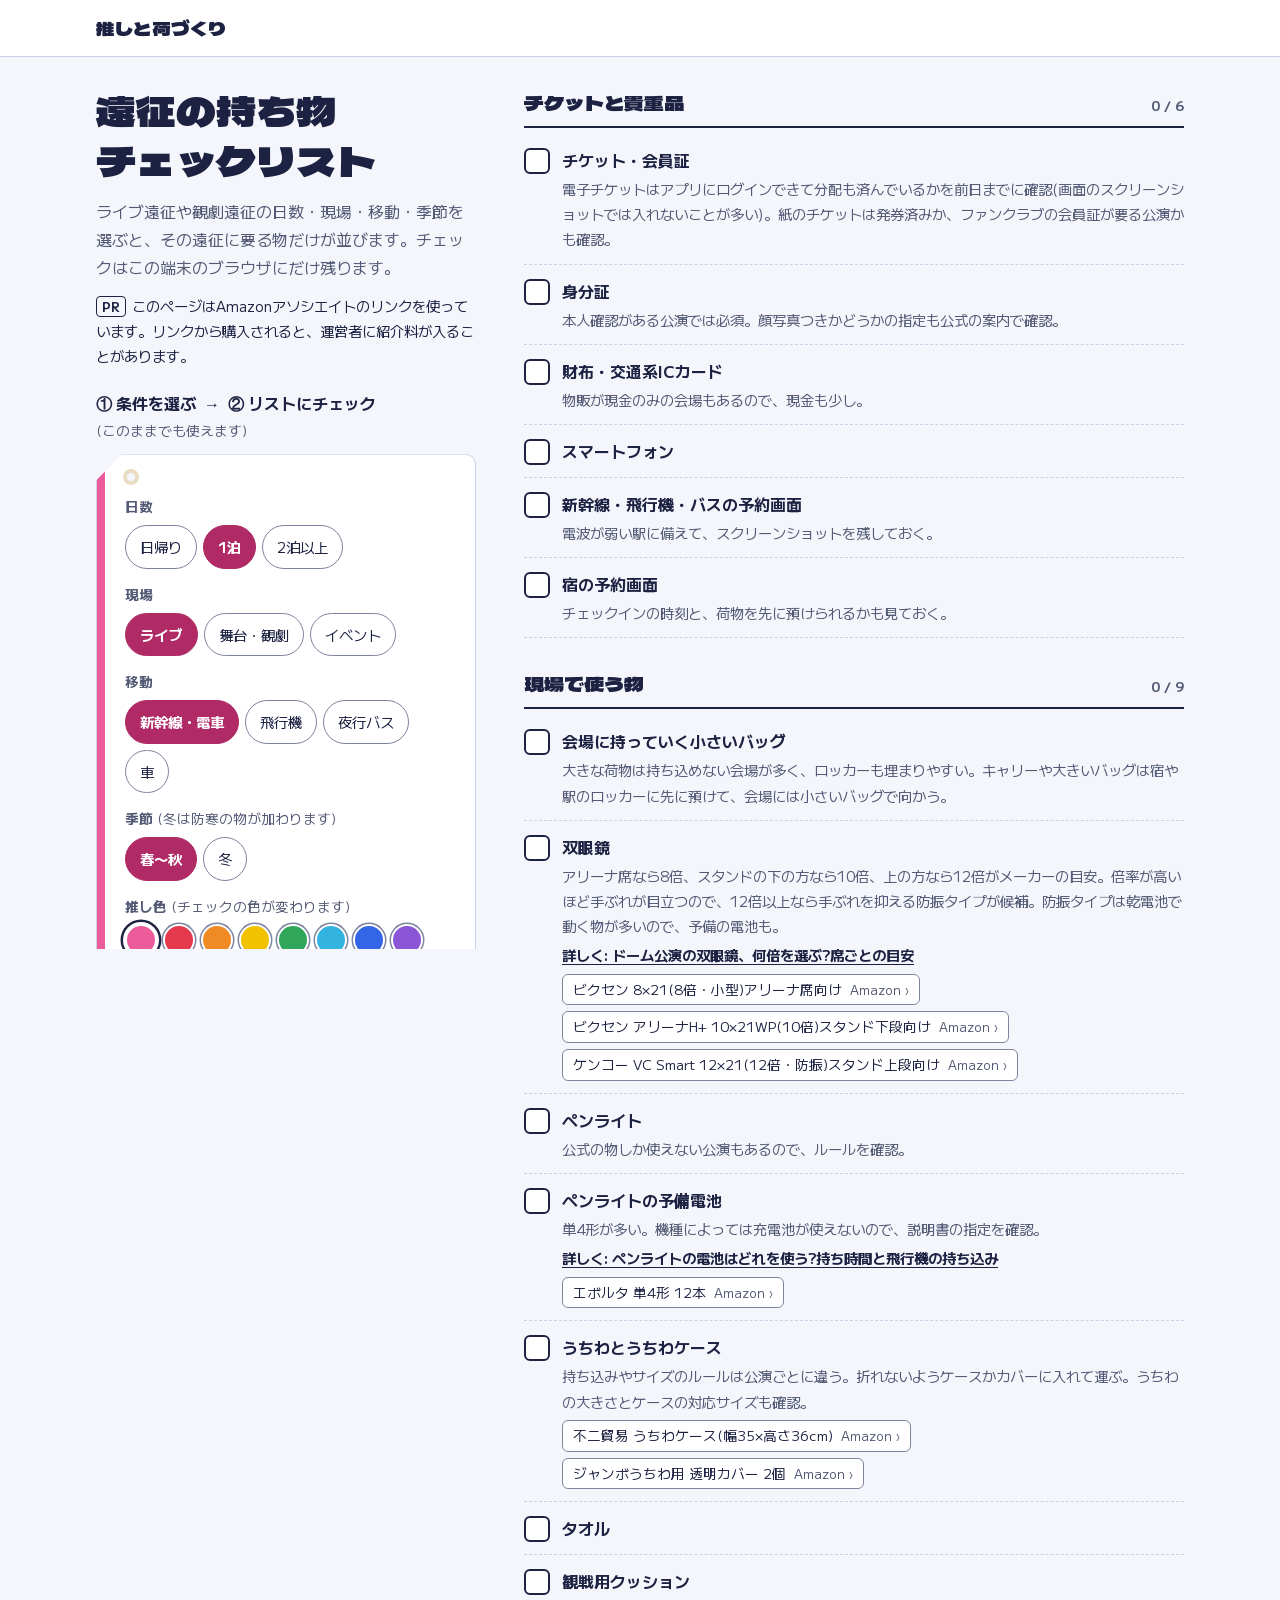
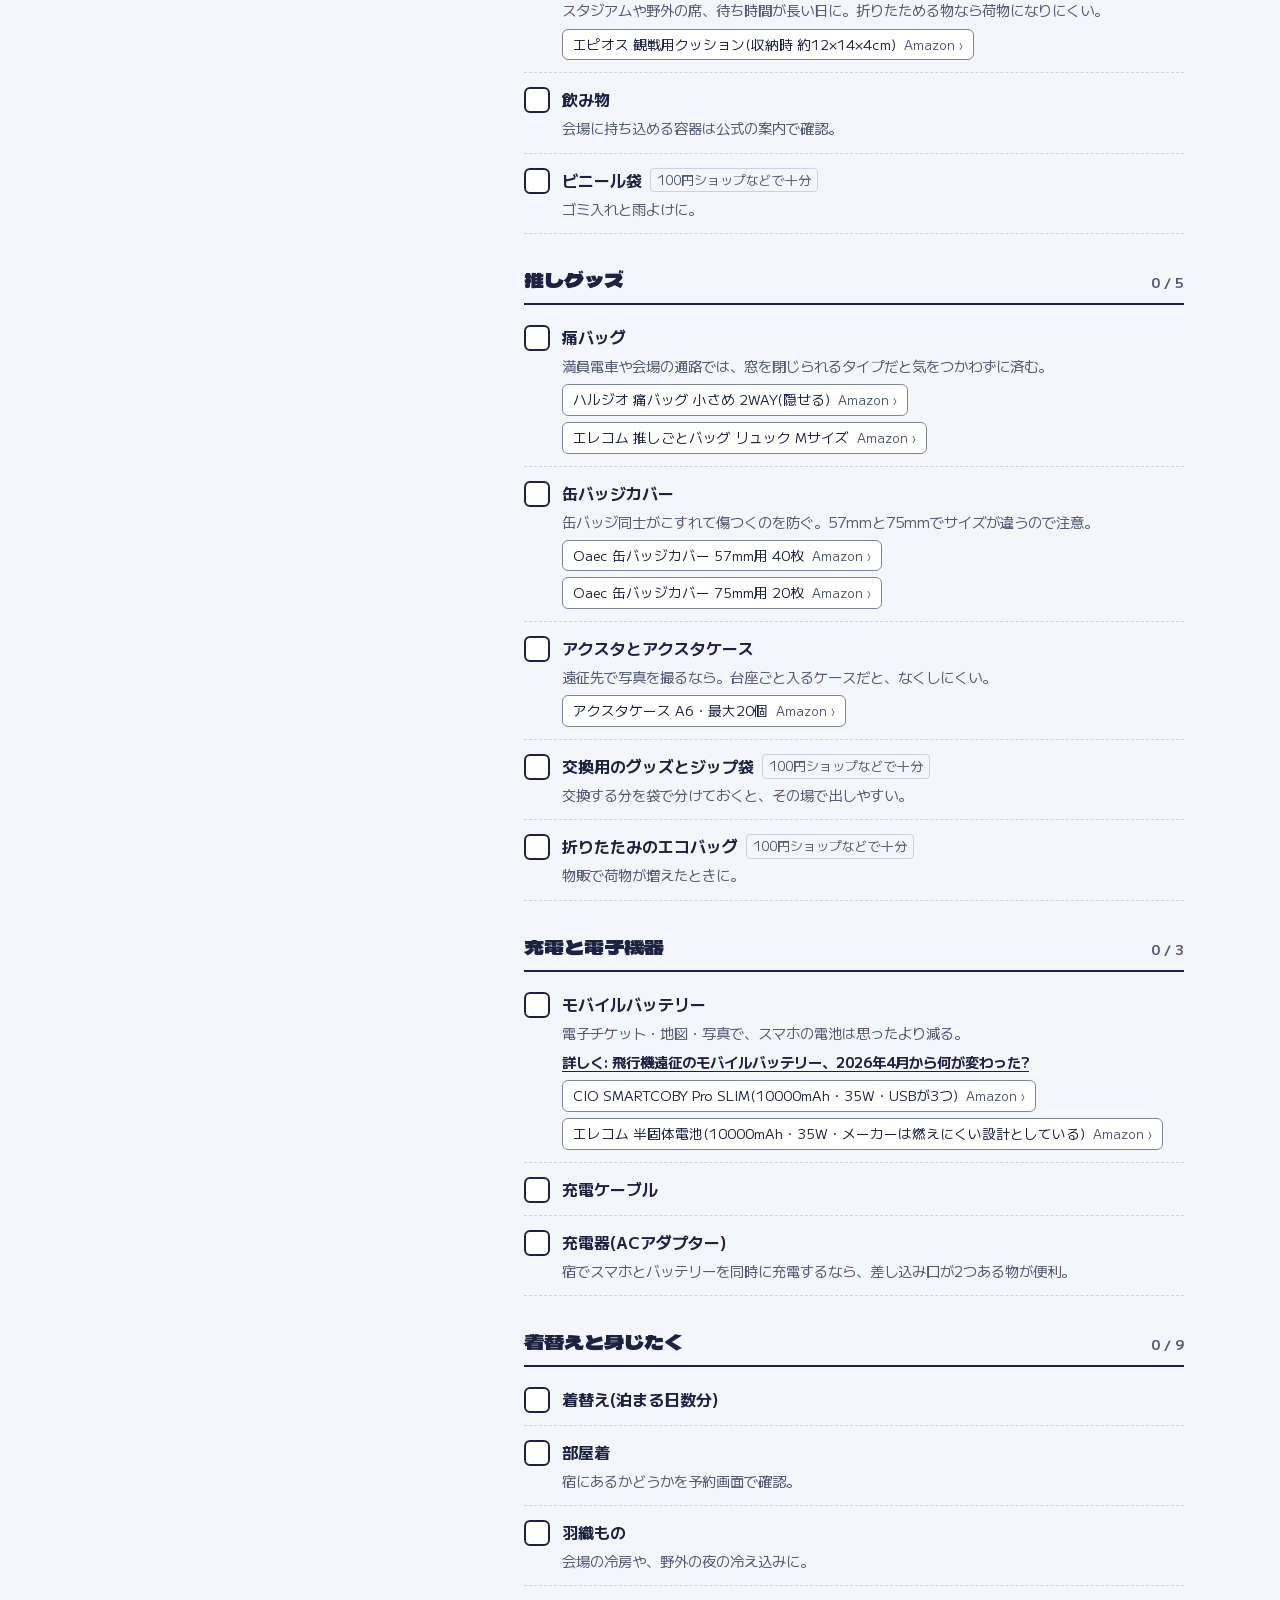
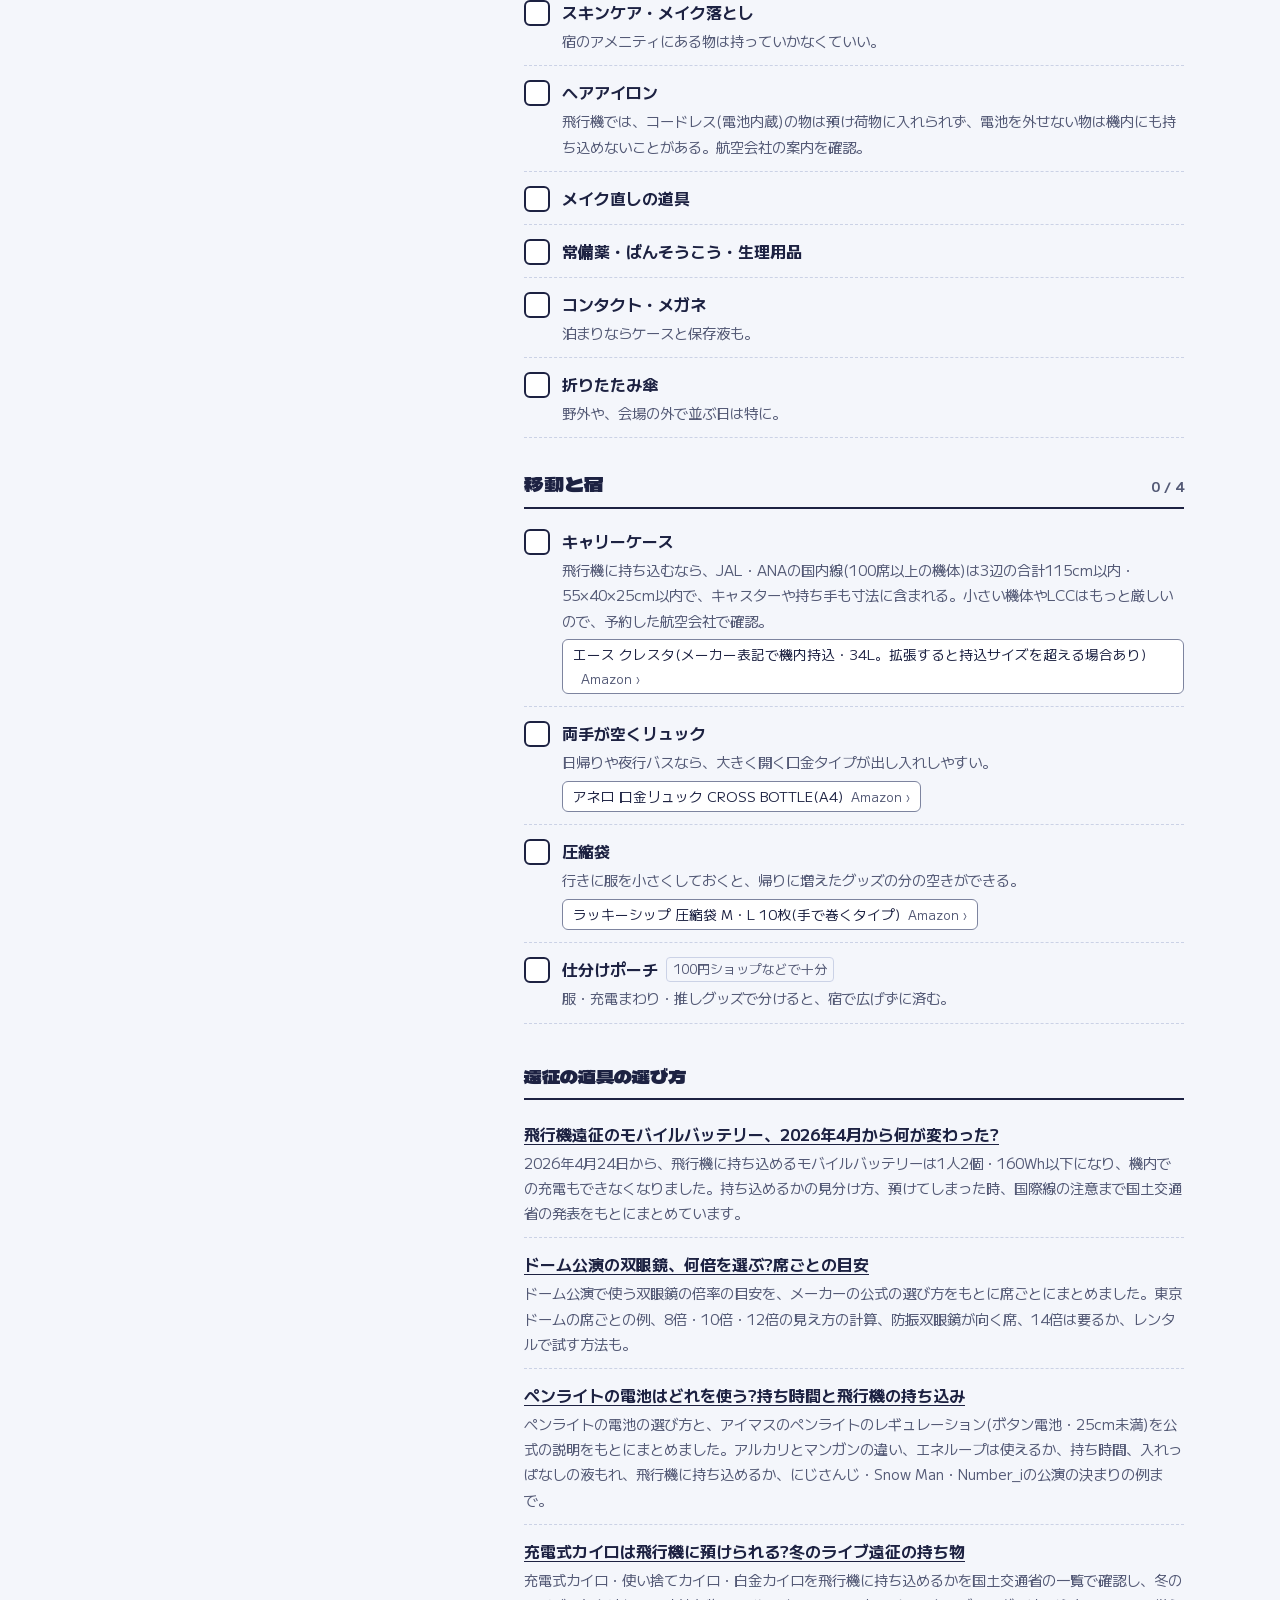
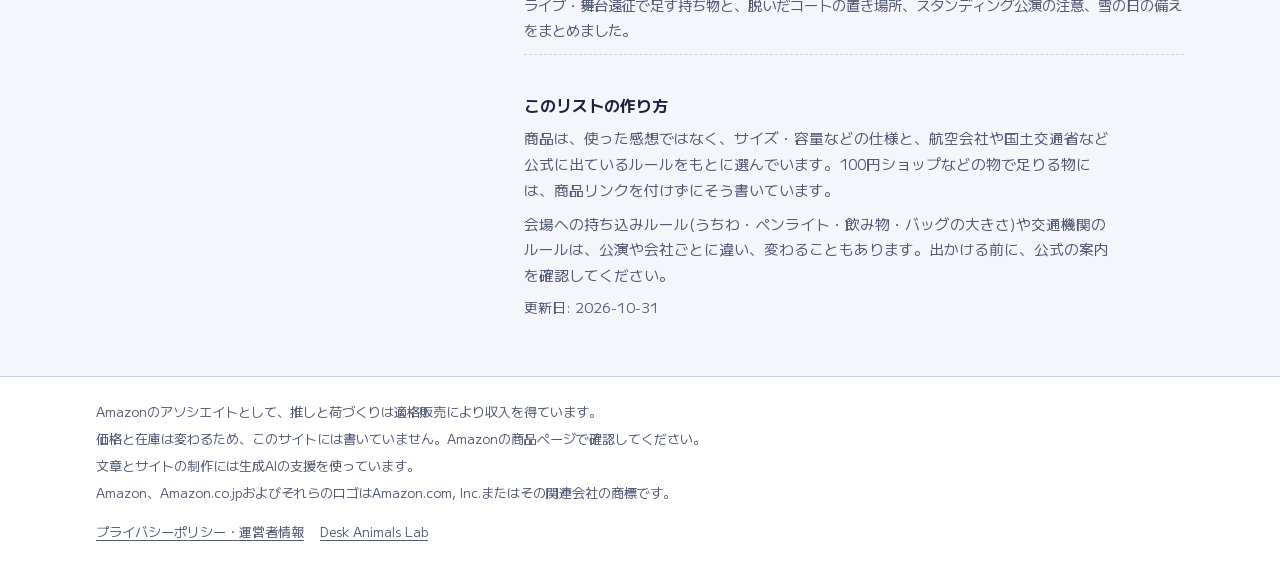
==== commit 1be337cc: "Penlight article: iM@S regulation section and other shows' penlight rules Co-Authored-By: Claude Opu" ====
--- a/index.html
+++ b/index.html
@@ -25,6 +25,7 @@
 <link href="https://fonts.googleapis.com/css2?family=Dela+Gothic+One&amp;display=swap&amp;text=%20/0123456789%3F%E3%80%81%E3%81%82%E3%81%86%E3%81%88%E3%81%8B%E3%81%8C%E3%81%8F%E3%81%91%E3%81%93%E3%81%94%E3%81%97%E3%81%98%E3%81%9B%E3%81%9C%E3%81%9F%E3%81%A1%E3%81%A3%E3%81%A5%E3%81%A7%E3%81%A8%E3%81%A9%E3%81%AB%E3%81%AE%E3%81%AF%E3%81%B3%E3%81%B6%E3%81%BB%E3%81%BE%E3%81%BF%E3%82%81%E3%82%89%E3%82%8A%E3%82%8B%E3%82%8C%E3%82%8F%E3%82%92%E3%82%93%E3%82%A4%E3%82%A7%E3%82%AB%E3%82%AF%E3%82%B0%E3%82%B1%E3%82%B7%E3%82%B9%E3%82%BA%E3%83%81%E3%83%83%E3%83%86%E3%83%88%E3%83%89%E3%83%90%E3%83%96%E3%83%97%E3%83%9A%E3%83%9D%E3%83%A0%E3%83%A2%E3%83%A9%E3%83%AA%E3%83%AB%E3%83%AD%E3%83%B3%E3%83%BB%E3%83%BC%E4%BA%86%E4%BB%B6%E4%BD%95%E4%BD%BF%E5%80%8B%E5%80%8D%E5%85%85%E5%85%AC%E5%85%B7%E5%86%AC%E5%8B%95%E5%8F%8C%E5%93%81%E5%96%B6%E5%99%A8%E5%A0%B1%E5%A0%B4%E5%A4%89%E5%AD%90%E5%AE%89%E5%AE%8C%E5%AE%BF%E5%B8%AD%E5%B9%B4%E5%BC%8F%E5%BE%81%E6%83%85%E6%8C%81%E6%8E%A8%E6%96%B9%E6%99%82%E6%9B%BF%E6%9C%88%E6%9D%A1%E6%A9%9F%E6%B1%A0%E6%BC%94%E7%89%A9%E7%8F%BE%E7%9B%AE%E7%9C%BC%E7%9D%80%E7%A7%BB%E8%80%85%E8%8D%B7%E8%A1%8C%E8%A6%81%E8%A9%B0%E8%B2%B4%E8%BA%AB%E8%BE%BC%E9%81%8B%E9%81%93%E9%81%A0%E9%81%B8%E9%87%8D%E9%8F%A1%E9%96%93%E9%9B%BB%E9%A0%90%E9%A3%9B" rel="stylesheet">
 <link rel="stylesheet" href="style.css?v=ad153b17">
 <script defer src="analytics.js?v=ef79816c"></script>
+<meta name="msvalidate.01" content="C3B134E550B93F37B6F3A722F201D0C9">
 <style>html:has(#conds input[name="days"][value="day"]:checked) .item[data-days]:not([data-days~="day"]),
 html:has(#conds input[name="days"][value="1"]:checked) .item[data-days]:not([data-days~="1"]),
 html:has(#conds input[name="days"][value="2"]:checked) .item[data-days]:not([data-days~="2"]),
@@ -77,7 +78,7 @@
   <div class="list" id="list">
     <div class="mini-count" id="mini"><span id="mini-count" aria-hidden="true">0 / 36 詰めた</span><a href="#tag">条件を変える</a></div>
     <section class="cat" aria-labelledby="h-kichou"><div class="cat-head"><h2 id="h-kichou">チケットと貴重品<span class="vh cat-count-sr"></span></h2><span class="cat-count" aria-hidden="true">0 / 6</span></div><ul class="items"><li class="item"><input type="checkbox" id="c-ticket" data-id="ticket"><div class="item-body"><label for="c-ticket" class="item-name">チケット・会員証</label><p class="note">電子チケットはアプリにログインできて分配も済んでいるかを前日までに確認(画面のスクリーンショットでは入れないことが多い)。紙のチケットは発券済みか、ファンクラブの会員証が要る公演かも確認。</p></div></li><li class="item"><input type="checkbox" id="c-idcard" data-id="idcard"><div class="item-body"><label for="c-idcard" class="item-name">身分証</label><p class="note">本人確認がある公演では必須。顔写真つきかどうかの指定も公式の案内で確認。</p></div></li><li class="item"><input type="checkbox" id="c-wallet" data-id="wallet"><div class="item-body"><label for="c-wallet" class="item-name">財布・交通系ICカード</label><p class="note">物販が現金のみの会場もあるので、現金も少し。</p></div></li><li class="item"><input type="checkbox" id="c-phone" data-id="phone"><div class="item-body"><label for="c-phone" class="item-name">スマートフォン</label></div></li><li class="item" data-move="train plane bus"><input type="checkbox" id="c-transit" data-id="transit"><div class="item-body"><label for="c-transit" class="item-name">新幹線・飛行機・バスの予約画面</label><p class="note">電波が弱い駅に備えて、スクリーンショットを残しておく。</p></div></li><li class="item" data-days="1 2"><input type="checkbox" id="c-hotel" data-id="hotel"><div class="item-body"><label for="c-hotel" class="item-name">宿の予約画面</label><p class="note">チェックインの時刻と、荷物を先に預けられるかも見ておく。</p></div></li></ul></section><section class="cat" aria-labelledby="h-genba"><div class="cat-head"><h2 id="h-genba">現場で使う物<span class="vh cat-count-sr"></span></h2><span class="cat-count" aria-hidden="true">0 / 9</span></div><ul class="items"><li class="item"><input type="checkbox" id="c-smallbag" data-id="smallbag"><div class="item-body"><label for="c-smallbag" class="item-name">会場に持っていく小さいバッグ</label><p class="note">大きな荷物は持ち込めない会場が多く、ロッカーも埋まりやすい。キャリーや大きいバッグは宿や駅のロッカーに先に預けて、会場には小さいバッグで向かう。</p></div></li><li class="item" data-scene="live stage"><input type="checkbox" id="c-binoculars" data-id="binoculars"><div class="item-body"><label for="c-binoculars" class="item-name">双眼鏡</label><p class="note">アリーナ席なら8倍、スタンドの下の方なら10倍、上の方なら12倍がメーカーの目安。倍率が高いほど手ぶれが目立つので、12倍以上なら手ぶれを抑える防振タイプが候補。防振タイプは乾電池で動く物が多いので、予備の電池も。</p><p class="note more"><a href="dome-sougankyo/">詳しく: ドーム公演の双眼鏡、何倍を選ぶ?席ごとの目安</a></p><ul class="products" aria-label="双眼鏡の例(Amazon)"><li><a href="https://www.amazon.co.jp/dp/B085WGKHY2?tag=tinywonders-22" target="_blank" rel="sponsored noopener" data-item="binoculars" data-asin="B085WGKHY2">ビクセン 8×21(8倍・小型)アリーナ席向け<span class="vh">をAmazonで見る(新しいタブで開きます)</span></a></li><li><a href="https://www.amazon.co.jp/dp/B0G2LCTJWQ?tag=tinywonders-22" target="_blank" rel="sponsored noopener" data-item="binoculars" data-asin="B0G2LCTJWQ">ビクセン アリーナH+ 10×21WP(10倍)スタンド下段向け<span class="vh">をAmazonで見る(新しいタブで開きます)</span></a></li><li><a href="https://www.amazon.co.jp/dp/B0DM1QFCFB?tag=tinywonders-22" target="_blank" rel="sponsored noopener" data-item="binoculars" data-asin="B0DM1QFCFB">ケンコー VC Smart 12×21(12倍・防振)スタンド上段向け<span class="vh">をAmazonで見る(新しいタブで開きます)</span></a></li></ul></div></li><li class="item" data-scene="live"><input type="checkbox" id="c-penlight" data-id="penlight"><div class="item-body"><label for="c-penlight" class="item-name">ペンライト</label><p class="note">公式の物しか使えない公演もあるので、ルールを確認。</p></div></li><li class="item" data-scene="live"><input type="checkbox" id="c-battery" data-id="battery"><div class="item-body"><label for="c-battery" class="item-name">ペンライトの予備電池</label><p class="note">単4形が多い。機種によっては充電池が使えないので、説明書の指定を確認。</p><p class="note more"><a href="penlight-denchi/">詳しく: ペンライトの電池はどれを使う?持ち時間と飛行機の持ち込み</a></p><ul class="products" aria-label="ペンライトの予備電池の例(Amazon)"><li><a href="https://www.amazon.co.jp/dp/B0016JYKFK?tag=tinywonders-22" target="_blank" rel="sponsored noopener" data-item="battery" data-asin="B0016JYKFK">エボルタ 単4形 12本<span class="vh">をAmazonで見る(新しいタブで開きます)</span></a></li></ul></div></li><li class="item" data-scene="live"><input type="checkbox" id="c-uchiwa" data-id="uchiwa"><div class="item-body"><label for="c-uchiwa" class="item-name">うちわとうちわケース</label><p class="note">持ち込みやサイズのルールは公演ごとに違う。折れないようケースかカバーに入れて運ぶ。うちわの大きさとケースの対応サイズも確認。</p><ul class="products" aria-label="うちわとうちわケースの例(Amazon)"><li><a href="https://www.amazon.co.jp/dp/B0CXXFJS57?tag=tinywonders-22" target="_blank" rel="sponsored noopener" data-item="uchiwa" data-asin="B0CXXFJS57">不二貿易 うちわケース(幅35×高さ36cm)<span class="vh">をAmazonで見る(新しいタブで開きます)</span></a></li><li><a href="https://www.amazon.co.jp/dp/B0925H5D5S?tag=tinywonders-22" target="_blank" rel="sponsored noopener" data-item="uchiwa" data-asin="B0925H5D5S">ジャンボうちわ用 透明カバー 2個<span class="vh">をAmazonで見る(新しいタブで開きます)</span></a></li></ul></div></li><li class="item" data-scene="live"><input type="checkbox" id="c-towel" data-id="towel"><div class="item-body"><label for="c-towel" class="item-name">タオル</label></div></li><li class="item" data-scene="live"><input type="checkbox" id="c-cushion" data-id="cushion"><div class="item-body"><label for="c-cushion" class="item-name">観戦用クッション</label><p class="note">スタジアムや野外の席、待ち時間が長い日に。折りたためる物なら荷物になりにくい。</p><ul class="products" aria-label="観戦用クッションの例(Amazon)"><li><a href="https://www.amazon.co.jp/dp/B083Y2HGFQ?tag=tinywonders-22" target="_blank" rel="sponsored noopener" data-item="cushion" data-asin="B083Y2HGFQ">エピオス 観戦用クッション(収納時 約12×14×4cm)<span class="vh">をAmazonで見る(新しいタブで開きます)</span></a></li></ul></div></li><li class="item"><input type="checkbox" id="c-drink" data-id="drink"><div class="item-body"><label for="c-drink" class="item-name">飲み物</label><p class="note">会場に持ち込める容器は公式の案内で確認。</p></div></li><li class="item"><input type="checkbox" id="c-plasticbag" data-id="plasticbag"><div class="item-body"><label for="c-plasticbag" class="item-name">ビニール袋</label><span class="cheap">100円ショップなどで十分</span><p class="note">ゴミ入れと雨よけに。</p></div></li><li class="item" data-season="winter"><input type="checkbox" id="c-coatbag" data-id="coatbag"><div class="item-body"><label for="c-coatbag" class="item-name">脱いだコートを入れる袋</label><span class="cheap">100円ショップなどで十分</span><p class="note">クロークがない会場では、脱いだコートは自分の席の範囲に置くことになる。大きめの袋に丸めて入れると、足元やひざの上にまとめやすい。</p></div></li></ul></section><section class="cat" aria-labelledby="h-oshi"><div class="cat-head"><h2 id="h-oshi">推しグッズ<span class="vh cat-count-sr"></span></h2><span class="cat-count" aria-hidden="true">0 / 5</span></div><ul class="items"><li class="item" data-scene="live event"><input type="checkbox" id="c-itabag" data-id="itabag"><div class="item-body"><label for="c-itabag" class="item-name">痛バッグ</label><p class="note">満員電車や会場の通路では、窓を閉じられるタイプだと気をつかわずに済む。</p><ul class="products" aria-label="痛バッグの例(Amazon)"><li><a href="https://www.amazon.co.jp/dp/B0CMP7P2BP?tag=tinywonders-22" target="_blank" rel="sponsored noopener" data-item="itabag" data-asin="B0CMP7P2BP">ハルジオ 痛バッグ 小さめ 2WAY(隠せる)<span class="vh">をAmazonで見る(新しいタブで開きます)</span></a></li><li><a href="https://www.amazon.co.jp/dp/B0BNNCP8WB?tag=tinywonders-22" target="_blank" rel="sponsored noopener" data-item="itabag" data-asin="B0BNNCP8WB">エレコム 推しごとバッグ リュック Mサイズ<span class="vh">をAmazonで見る(新しいタブで開きます)</span></a></li></ul></div></li><li class="item" data-scene="live event"><input type="checkbox" id="c-badgecover" data-id="badgecover"><div class="item-body"><label for="c-badgecover" class="item-name">缶バッジカバー</label><p class="note">缶バッジ同士がこすれて傷つくのを防ぐ。57mmと75mmでサイズが違うので注意。</p><ul class="products" aria-label="缶バッジカバーの例(Amazon)"><li><a href="https://www.amazon.co.jp/dp/B0BRTZFHLC?tag=tinywonders-22" target="_blank" rel="sponsored noopener" data-item="badgecover" data-asin="B0BRTZFHLC">Oaec 缶バッジカバー 57mm用 40枚<span class="vh">をAmazonで見る(新しいタブで開きます)</span></a></li><li><a href="https://www.amazon.co.jp/dp/B0B15FP99F?tag=tinywonders-22" target="_blank" rel="sponsored noopener" data-item="badgecover" data-asin="B0B15FP99F">Oaec 缶バッジカバー 75mm用 20枚<span class="vh">をAmazonで見る(新しいタブで開きます)</span></a></li></ul></div></li><li class="item"><input type="checkbox" id="c-acsta" data-id="acsta"><div class="item-body"><label for="c-acsta" class="item-name">アクスタとアクスタケース</label><p class="note">遠征先で写真を撮るなら。台座ごと入るケースだと、なくしにくい。</p><ul class="products" aria-label="アクスタとアクスタケースの例(Amazon)"><li><a href="https://www.amazon.co.jp/dp/B0DCBZ7HJW?tag=tinywonders-22" target="_blank" rel="sponsored noopener" data-item="acsta" data-asin="B0DCBZ7HJW">アクスタケース A6・最大20個<span class="vh">をAmazonで見る(新しいタブで開きます)</span></a></li></ul></div></li><li class="item" data-scene="event live"><input type="checkbox" id="c-trade" data-id="trade"><div class="item-body"><label for="c-trade" class="item-name">交換用のグッズとジップ袋</label><span class="cheap">100円ショップなどで十分</span><p class="note">交換する分を袋で分けておくと、その場で出しやすい。</p></div></li><li class="item"><input type="checkbox" id="c-ecobag" data-id="ecobag"><div class="item-body"><label for="c-ecobag" class="item-name">折りたたみのエコバッグ</label><span class="cheap">100円ショップなどで十分</span><p class="note">物販で荷物が増えたときに。</p></div></li></ul></section><section class="cat" aria-labelledby="h-denki"><div class="cat-head"><h2 id="h-denki">充電と電子機器<span class="vh cat-count-sr"></span></h2><span class="cat-count" aria-hidden="true">0 / 3</span></div><ul class="items"><li class="item"><input type="checkbox" id="c-powerbank" data-id="powerbank"><div class="item-body"><label for="c-powerbank" class="item-name">モバイルバッテリー</label><p class="note">電子チケット・地図・写真で、スマホの電池は思ったより減る。</p><p class="note more"><a href="hikouki-mobile-battery/">詳しく: 飛行機遠征のモバイルバッテリー、2026年4月から何が変わった?</a></p><ul class="products" aria-label="モバイルバッテリーの例(Amazon)"><li><a href="https://www.amazon.co.jp/dp/B0CHVZHLZ1?tag=tinywonders-22" target="_blank" rel="sponsored noopener" data-item="powerbank" data-asin="B0CHVZHLZ1">CIO SMARTCOBY Pro SLIM(10000mAh・35W・USBが3つ)<span class="vh">をAmazonで見る(新しいタブで開きます)</span></a></li><li><a href="https://www.amazon.co.jp/dp/B0GPDBS299?tag=tinywonders-22" target="_blank" rel="sponsored noopener" data-item="powerbank" data-asin="B0GPDBS299">エレコム 半固体電池(10000mAh・35W・メーカーは燃えにくい設計としている)<span class="vh">をAmazonで見る(新しいタブで開きます)</span></a></li></ul></div></li><li class="item" data-move="plane"><input type="checkbox" id="c-powerbank-plane" data-id="powerbank-plane"><div class="item-body"><label for="c-powerbank-plane" class="item-name">飛行機の日のモバイルバッテリー</label><p class="note">預け荷物には入れられない。国土交通省が2026年4月24日から適用したルールで、機内に持ち込めるのは160Wh以下を2個まで、機内でバッテリーを充電することも、バッテリーからスマホを充電することもできない。端子はテープか袋で保護し、航空会社の案内どおり収納棚ではなく手元に置く。</p><p class="note more"><a href="hikouki-mobile-battery/">詳しく: 飛行機遠征のモバイルバッテリー、2026年4月から何が変わった?</a></p></div></li><li class="item"><input type="checkbox" id="c-cable" data-id="cable"><div class="item-body"><label for="c-cable" class="item-name">充電ケーブル</label></div></li><li class="item" data-days="1 2"><input type="checkbox" id="c-charger" data-id="charger"><div class="item-body"><label for="c-charger" class="item-name">充電器(ACアダプター)</label><p class="note">宿でスマホとバッテリーを同時に充電するなら、差し込み口が2つある物が便利。</p></div></li></ul></section><section class="cat" aria-labelledby="h-mijitaku"><div class="cat-head"><h2 id="h-mijitaku">着替えと身じたく<span class="vh cat-count-sr"></span></h2><span class="cat-count" aria-hidden="true">0 / 9</span></div><ul class="items"><li class="item" data-days="1 2"><input type="checkbox" id="c-clothes" data-id="clothes"><div class="item-body"><label for="c-clothes" class="item-name">着替え(泊まる日数分)</label></div></li><li class="item" data-days="2"><input type="checkbox" id="c-laundry" data-id="laundry"><div class="item-body"><label for="c-laundry" class="item-name">洗濯の道具</label><span class="cheap">100円ショップなどで十分</span><p class="note">2泊以上なら、宿のコインランドリーで洗う前提にすると着替えを減らせる。洗濯ネットと小分けの洗剤、小銭を。</p></div></li><li class="item" data-days="1 2"><input type="checkbox" id="c-sleepwear" data-id="sleepwear"><div class="item-body"><label for="c-sleepwear" class="item-name">部屋着</label><p class="note">宿にあるかどうかを予約画面で確認。</p></div></li><li class="item" data-season="other"><input type="checkbox" id="c-outer" data-id="outer"><div class="item-body"><label for="c-outer" class="item-name">羽織もの</label><p class="note">会場の冷房や、野外の夜の冷え込みに。</p></div></li><li class="item" data-season="winter"><input type="checkbox" id="c-kairo" data-id="kairo"><div class="item-body"><label for="c-kairo" class="item-name">使い捨てカイロ</label><span class="cheap">100円ショップなどで十分</span><p class="note">物販や入場の列で外に並ぶ時間に。飛行機では、オイル充填式のカイロと白金(ハクキン)カイロは、機内にも預け荷物にも入れられない(国土交通省の一覧)。充電式カイロは預けずに手荷物へ。</p><p class="note more"><a href="fuyu-ensei/">詳しく: 充電式カイロは飛行機に預けられる?冬のライブ遠征の持ち物</a></p></div></li><li class="item" data-season="winter"><input type="checkbox" id="c-gloves" data-id="gloves"><div class="item-body"><label for="c-gloves" class="item-name">手袋・マフラー・帽子</label><span class="cheap">100円ショップなどで十分</span><p class="note">電子チケットを出す場面が多いなら、手袋はスマホを操作できる物が便利。</p></div></li><li class="item" data-season="winter"><input type="checkbox" id="c-lipcare" data-id="lipcare"><div class="item-body"><label for="c-lipcare" class="item-name">リップクリーム・ハンドクリーム</label><span class="cheap">100円ショップなどで十分</span><p class="note">空気が乾く時期に。</p></div></li><li class="item" data-season="winter"><input type="checkbox" id="c-shoes" data-id="shoes"><div class="item-body"><label for="c-shoes" class="item-name">滑りにくい靴</label><p class="note">雪や凍った道がありそうな場所への遠征なら。長く並んだり歩いたりするので、履き慣れた物を。</p></div></li><li class="item" data-days="1 2"><input type="checkbox" id="c-skincare" data-id="skincare"><div class="item-body"><label for="c-skincare" class="item-name">スキンケア・メイク落とし</label><p class="note">宿のアメニティにある物は持っていかなくていい。</p></div></li><li class="item" data-days="1 2"><input type="checkbox" id="c-hairiron" data-id="hairiron"><div class="item-body"><label for="c-hairiron" class="item-name">ヘアアイロン</label><p class="note">飛行機では、コードレス(電池内蔵)の物は預け荷物に入れられず、電池を外せない物は機内にも持ち込めないことがある。航空会社の案内を確認。</p></div></li><li class="item"><input type="checkbox" id="c-makeup" data-id="makeup"><div class="item-body"><label for="c-makeup" class="item-name">メイク直しの道具</label></div></li><li class="item"><input type="checkbox" id="c-medicine" data-id="medicine"><div class="item-body"><label for="c-medicine" class="item-name">常備薬・ばんそうこう・生理用品</label></div></li><li class="item"><input type="checkbox" id="c-contacts" data-id="contacts"><div class="item-body"><label for="c-contacts" class="item-name">コンタクト・メガネ</label><p class="note">泊まりならケースと保存液も。</p></div></li><li class="item"><input type="checkbox" id="c-umbrella" data-id="umbrella"><div class="item-body"><label for="c-umbrella" class="item-name">折りたたみ傘</label><p class="note">野外や、会場の外で並ぶ日は特に。</p></div></li></ul></section><section class="cat" aria-labelledby="h-idou"><div class="cat-head"><h2 id="h-idou">移動と宿<span class="vh cat-count-sr"></span></h2><span class="cat-count" aria-hidden="true">0 / 4</span></div><ul class="items"><li class="item" data-days="1 2" data-move="train plane car"><input type="checkbox" id="c-suitcase" data-id="suitcase"><div class="item-body"><label for="c-suitcase" class="item-name">キャリーケース</label><p class="note">飛行機に持ち込むなら、JAL・ANAの国内線(100席以上の機体)は3辺の合計115cm以内・55×40×25cm以内で、キャスターや持ち手も寸法に含まれる。小さい機体やLCCはもっと厳しいので、予約した航空会社で確認。</p><ul class="products" aria-label="キャリーケースの例(Amazon)"><li><a href="https://www.amazon.co.jp/dp/B07NSF1PY9?tag=tinywonders-22" target="_blank" rel="sponsored noopener" data-item="suitcase" data-asin="B07NSF1PY9">エース クレスタ(メーカー表記で機内持込・34L。拡張すると持込サイズを超える場合あり)<span class="vh">をAmazonで見る(新しいタブで開きます)</span></a></li></ul></div></li><li class="item" data-move="plane"><input type="checkbox" id="c-carryon-plane" data-id="carryon-plane"><div class="item-body"><label for="c-carryon-plane" class="item-name">飛行機に持ち込むバッグの数</label><p class="note">JAL・ANAの国内線は、手荷物1個と身の回り品1個の合計2個・合計10kgまで。キャリー+痛バ+リュックの3つ持ちなら、1つをキャリーにしまう。身の回り品は前の座席の下に入る大きさまでと決めている航空会社があるので、大きい痛バやリュックは予約した航空会社のサイズを確認。</p></div></li><li class="item"><input type="checkbox" id="c-backpack" data-id="backpack"><div class="item-body"><label for="c-backpack" class="item-name">両手が空くリュック</label><p class="note">日帰りや夜行バスなら、大きく開く口金タイプが出し入れしやすい。</p><ul class="products" aria-label="両手が空くリュックの例(Amazon)"><li><a href="https://www.amazon.co.jp/dp/B0BNHHQ7DS?tag=tinywonders-22" target="_blank" rel="sponsored noopener" data-item="backpack" data-asin="B0BNHHQ7DS">アネロ 口金リュック CROSS BOTTLE(A4)<span class="vh">をAmazonで見る(新しいタブで開きます)</span></a></li></ul></div></li><li class="item" data-days="1 2" data-move="bus"><input type="checkbox" id="c-boston" data-id="boston"><div class="item-body"><label for="c-boston" class="item-name">ボストンバッグ</label><p class="note">夜行バスはトランクに預ける大きさに制限がある会社も。キャリーの持ち手に通せる物だと、乗り継ぎで楽。</p><ul class="products" aria-label="ボストンバッグの例(Amazon)"><li><a href="https://www.amazon.co.jp/dp/B0GYQWW97X?tag=tinywonders-22" target="_blank" rel="sponsored noopener" data-item="boston" data-asin="B0GYQWW97X">maytopia ボストン(35L・キャリーオン用ベルト)<span class="vh">をAmazonで見る(新しいタブで開きます)</span></a></li></ul></div></li><li class="item" data-move="bus"><input type="checkbox" id="c-busset" data-id="busset"><div class="item-body"><label for="c-busset" class="item-name">ブランケット・ネックピロー・アイマスク</label><span class="cheap">100円ショップなどで十分</span><p class="note">夜行バスで眠るための3点。手持ちの物で足りる。</p></div></li><li class="item" data-days="1 2"><input type="checkbox" id="c-compress" data-id="compress"><div class="item-body"><label for="c-compress" class="item-name">圧縮袋</label><p class="note">行きに服を小さくしておくと、帰りに増えたグッズの分の空きができる。</p><ul class="products" aria-label="圧縮袋の例(Amazon)"><li><a href="https://www.amazon.co.jp/dp/B00J89GKBC?tag=tinywonders-22" target="_blank" rel="sponsored noopener" data-item="compress" data-asin="B00J89GKBC">ラッキーシップ 圧縮袋 M・L 10枚(手で巻くタイプ)<span class="vh">をAmazonで見る(新しいタブで開きます)</span></a></li></ul></div></li><li class="item" data-days="1 2"><input type="checkbox" id="c-pouch" data-id="pouch"><div class="item-body"><label for="c-pouch" class="item-name">仕分けポーチ</label><span class="cheap">100円ショップなどで十分</span><p class="note">服・充電まわり・推しグッズで分けると、宿で広げずに済む。</p></div></li></ul></section>
-    <section class="reading" aria-labelledby="h-reading"><h2 id="h-reading">遠征の道具の選び方</h2><ul><li><a href="hikouki-mobile-battery/">飛行機遠征のモバイルバッテリー、2026年4月から何が変わった?</a><p>2026年4月24日から、飛行機に持ち込めるモバイルバッテリーは1人2個・160Wh以下になり、機内での充電もできなくなりました。持ち込めるかの見分け方、預けてしまった時、国際線の注意まで国土交通省の発表をもとにまとめています。</p></li><li><a href="dome-sougankyo/">ドーム公演の双眼鏡、何倍を選ぶ?席ごとの目安</a><p>ドーム公演で使う双眼鏡の倍率の目安を、メーカーの公式の選び方をもとに席ごとにまとめました。東京ドームの席ごとの例、8倍・10倍・12倍の見え方の計算、防振双眼鏡が向く席、14倍は要るか、レンタルで試す方法も。</p></li><li><a href="penlight-denchi/">ペンライトの電池はどれを使う?持ち時間と飛行機の持ち込み</a><p>ペンライトに使う電池の選び方を、ペンライトメーカーと電池メーカー、電池工業会の公式の説明をもとにまとめました。アルカリとマンガンの違い、エネループは使えるか、持ち時間、入れっぱなしの液もれ、飛行機に持ち込めるかまで。</p></li><li><a href="fuyu-ensei/">充電式カイロは飛行機に預けられる?冬のライブ遠征の持ち物</a><p>充電式カイロ・使い捨てカイロ・白金カイロを飛行機に持ち込めるかを国土交通省の一覧で確認し、冬のライブ・舞台遠征で足す持ち物と、脱いだコートの置き場所、スタンディング公演の注意、雪の日の備えをまとめました。</p></li></ul></section>
+    <section class="reading" aria-labelledby="h-reading"><h2 id="h-reading">遠征の道具の選び方</h2><ul><li><a href="hikouki-mobile-battery/">飛行機遠征のモバイルバッテリー、2026年4月から何が変わった?</a><p>2026年4月24日から、飛行機に持ち込めるモバイルバッテリーは1人2個・160Wh以下になり、機内での充電もできなくなりました。持ち込めるかの見分け方、預けてしまった時、国際線の注意まで国土交通省の発表をもとにまとめています。</p></li><li><a href="dome-sougankyo/">ドーム公演の双眼鏡、何倍を選ぶ?席ごとの目安</a><p>ドーム公演で使う双眼鏡の倍率の目安を、メーカーの公式の選び方をもとに席ごとにまとめました。東京ドームの席ごとの例、8倍・10倍・12倍の見え方の計算、防振双眼鏡が向く席、14倍は要るか、レンタルで試す方法も。</p></li><li><a href="penlight-denchi/">ペンライトの電池はどれを使う?持ち時間と飛行機の持ち込み</a><p>ペンライトの電池の選び方と、アイマスのペンライトのレギュレーション(ボタン電池・25cm未満)を公式の説明をもとにまとめました。アルカリとマンガンの違い、エネループは使えるか、持ち時間、入れっぱなしの液もれ、飛行機に持ち込めるか、にじさんじ・Snow Man・Number_iの公演の決まりの例まで。</p></li><li><a href="fuyu-ensei/">充電式カイロは飛行機に預けられる?冬のライブ遠征の持ち物</a><p>充電式カイロ・使い捨てカイロ・白金カイロを飛行機に持ち込めるかを国土交通省の一覧で確認し、冬のライブ・舞台遠征で足す持ち物と、脱いだコートの置き場所、スタンディング公演の注意、雪の日の備えをまとめました。</p></li></ul></section>
     <section class="about" aria-labelledby="h-about">
       <h2 id="h-about">このリストの作り方</h2>
       <p>商品は、使った感想ではなく、サイズ・容量などの仕様と、航空会社や国土交通省など公式に出ているルールをもとに選んでいます。100円ショップなどの物で足りる物には、商品リンクを付けずにそう書いています。</p>
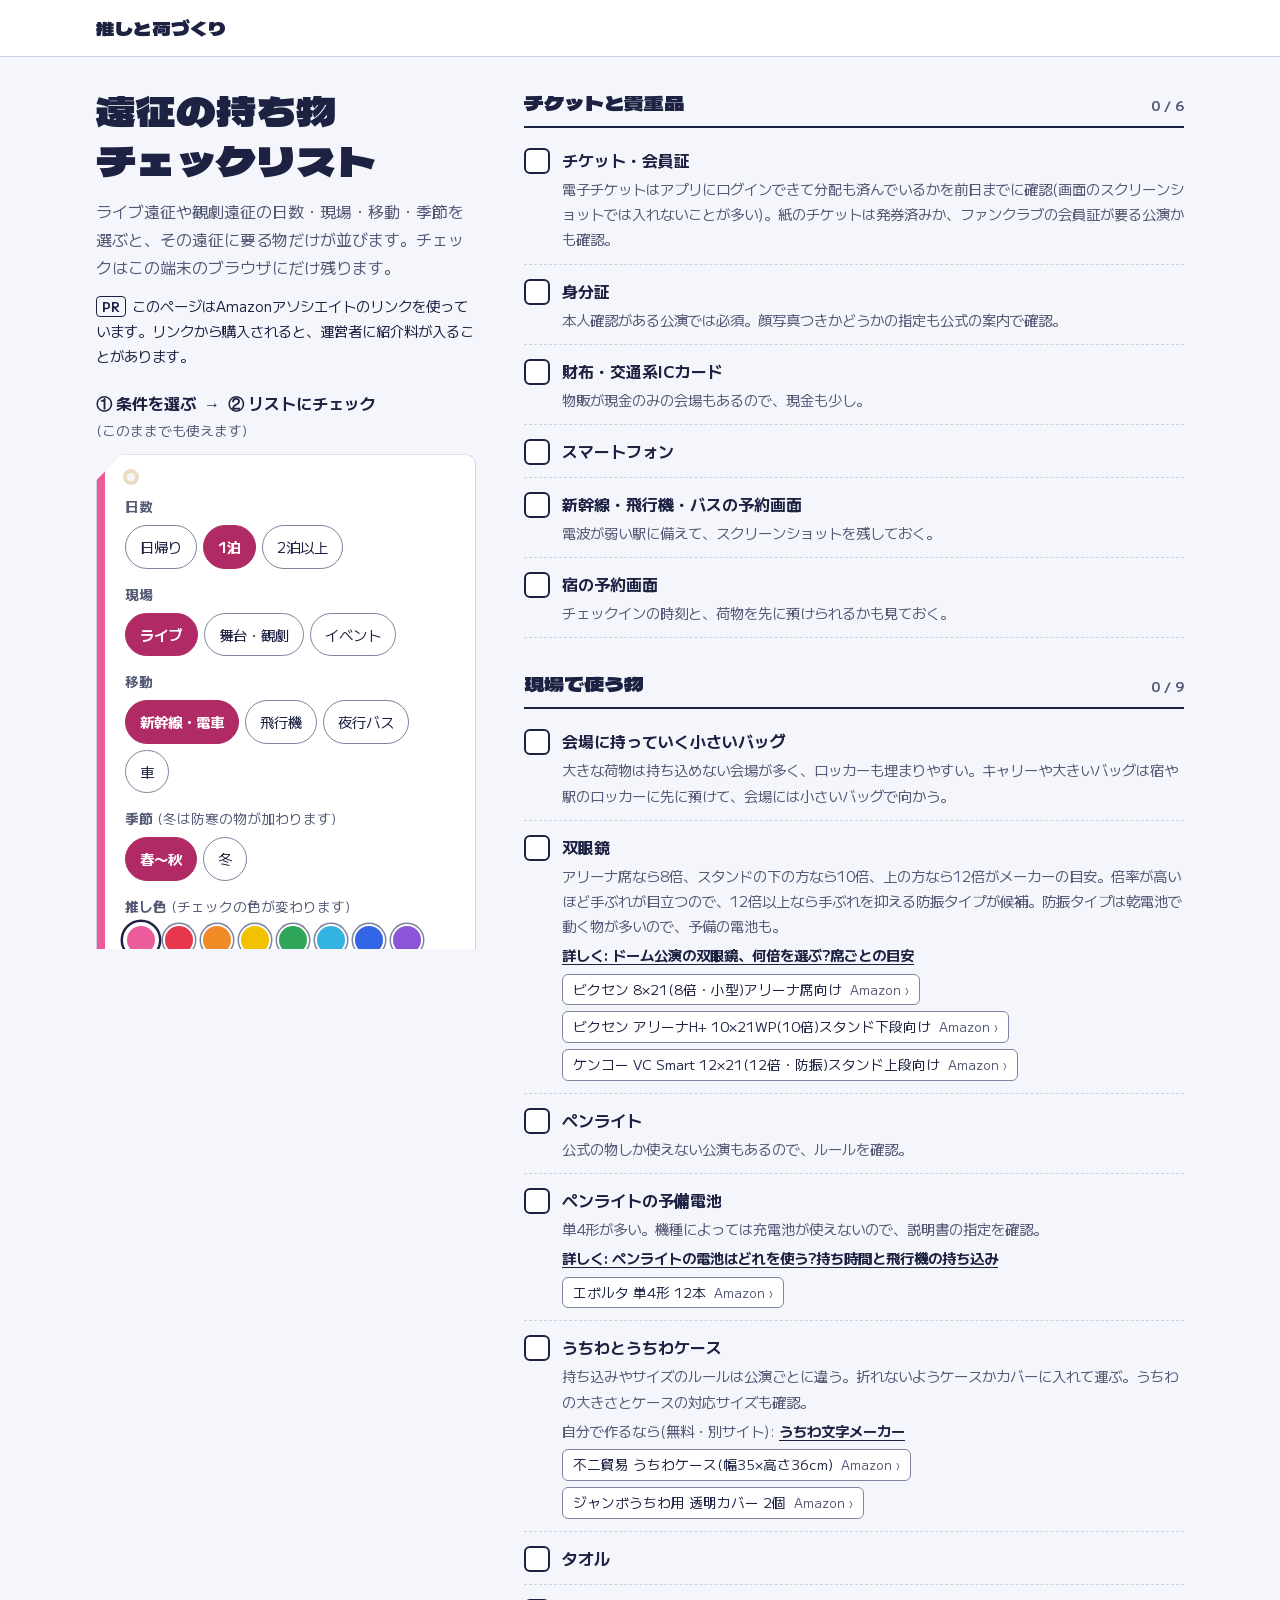
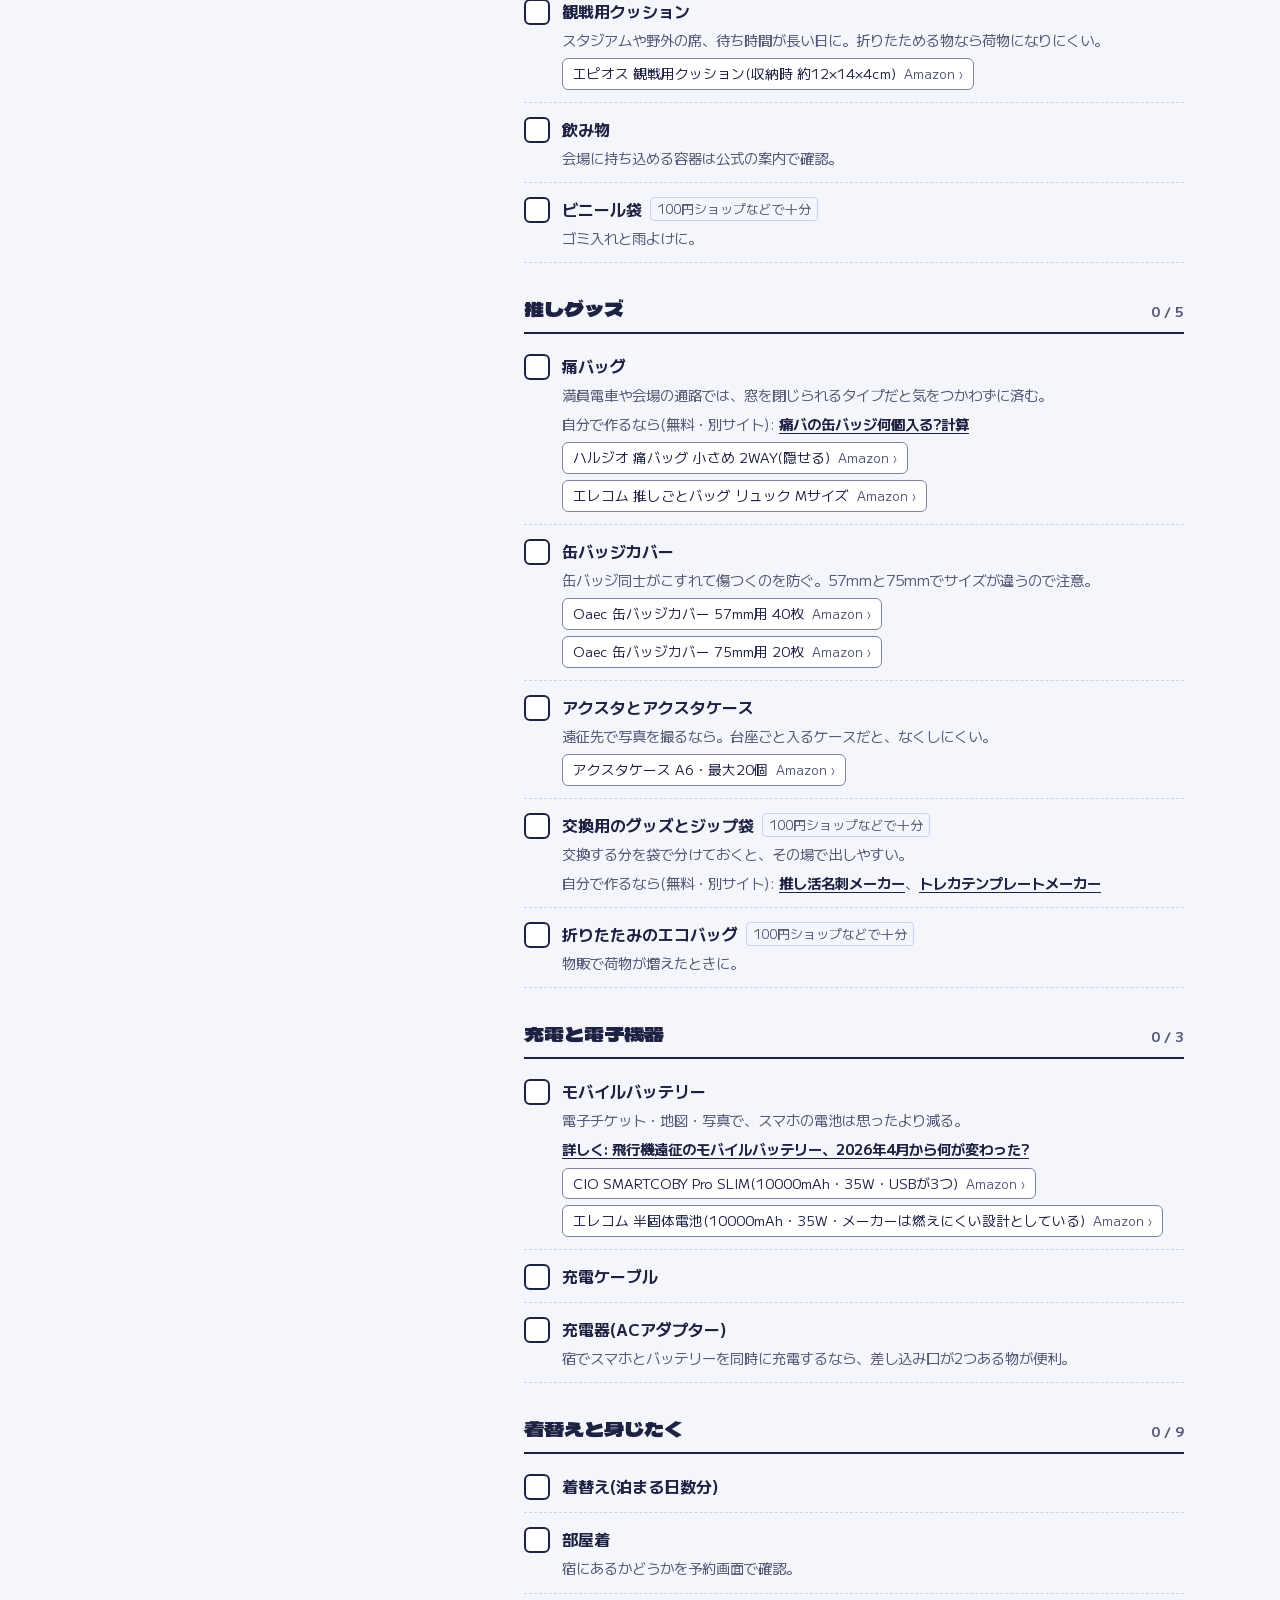
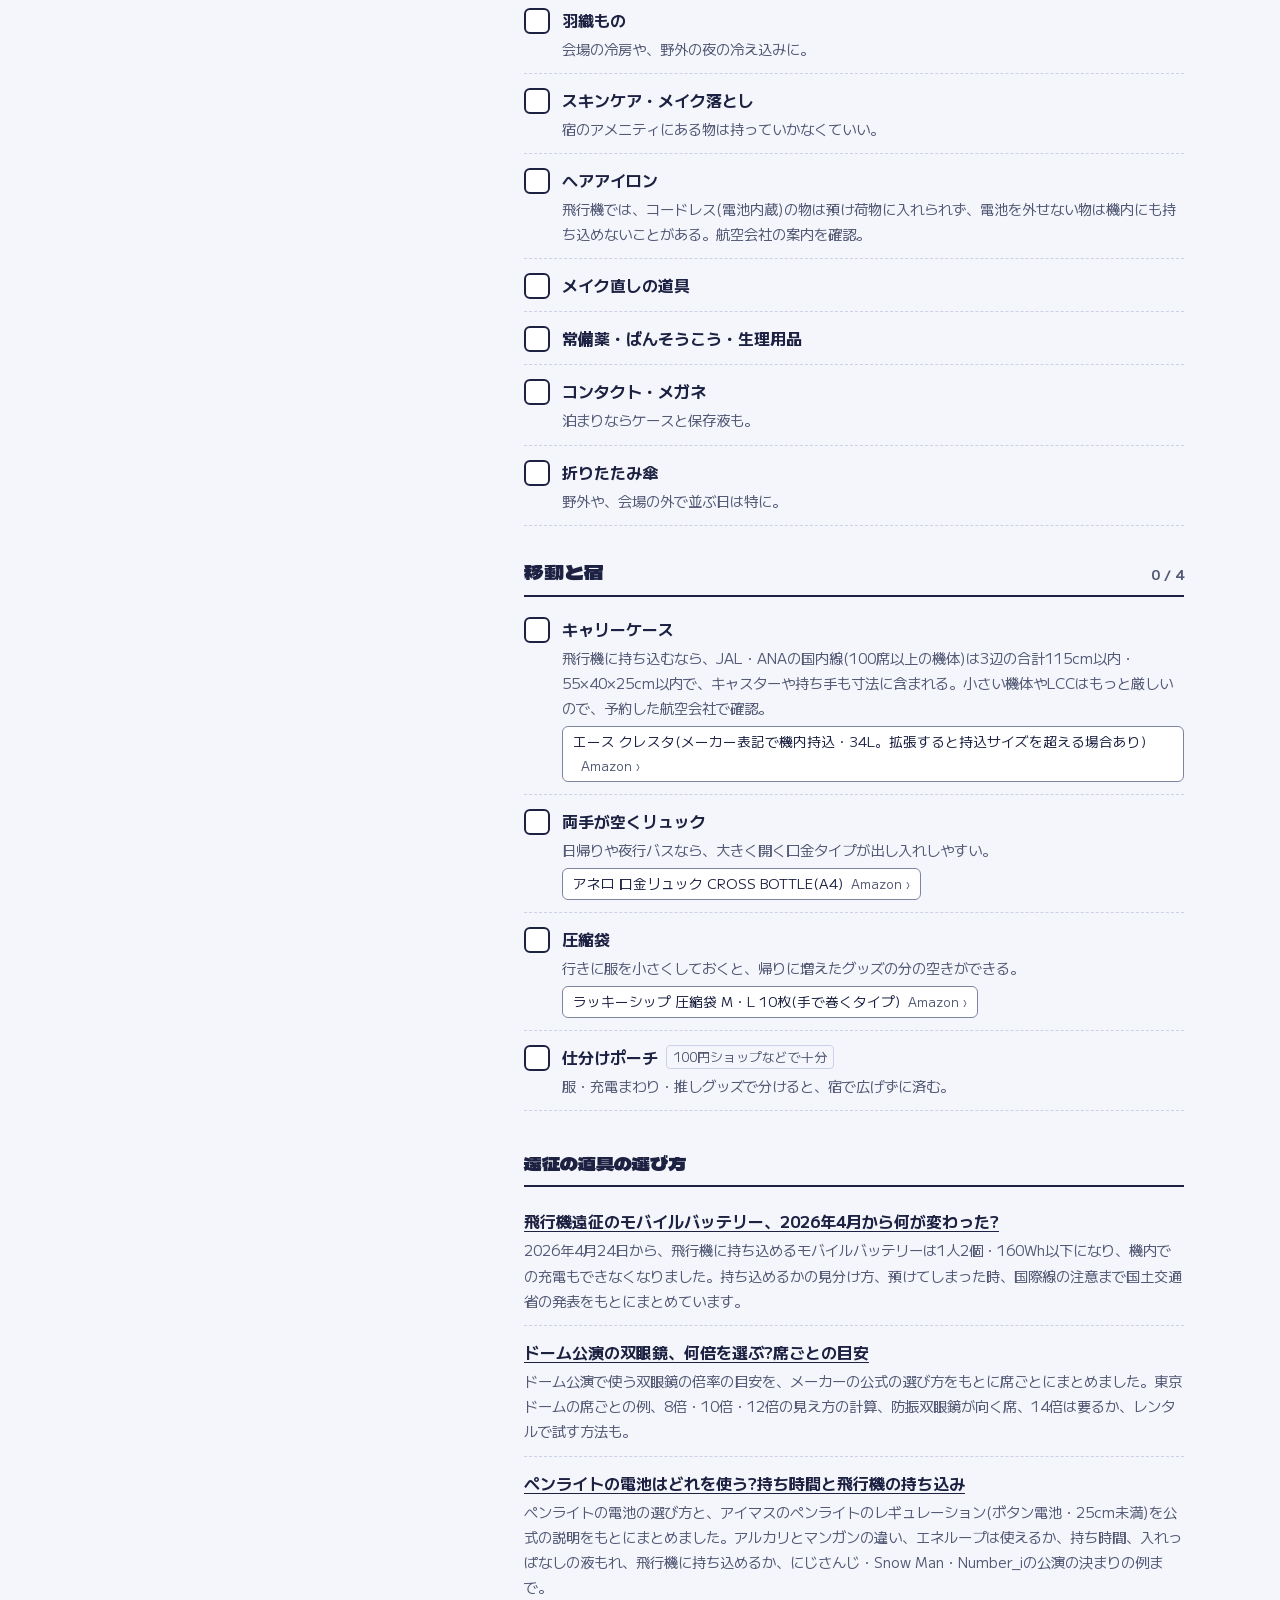
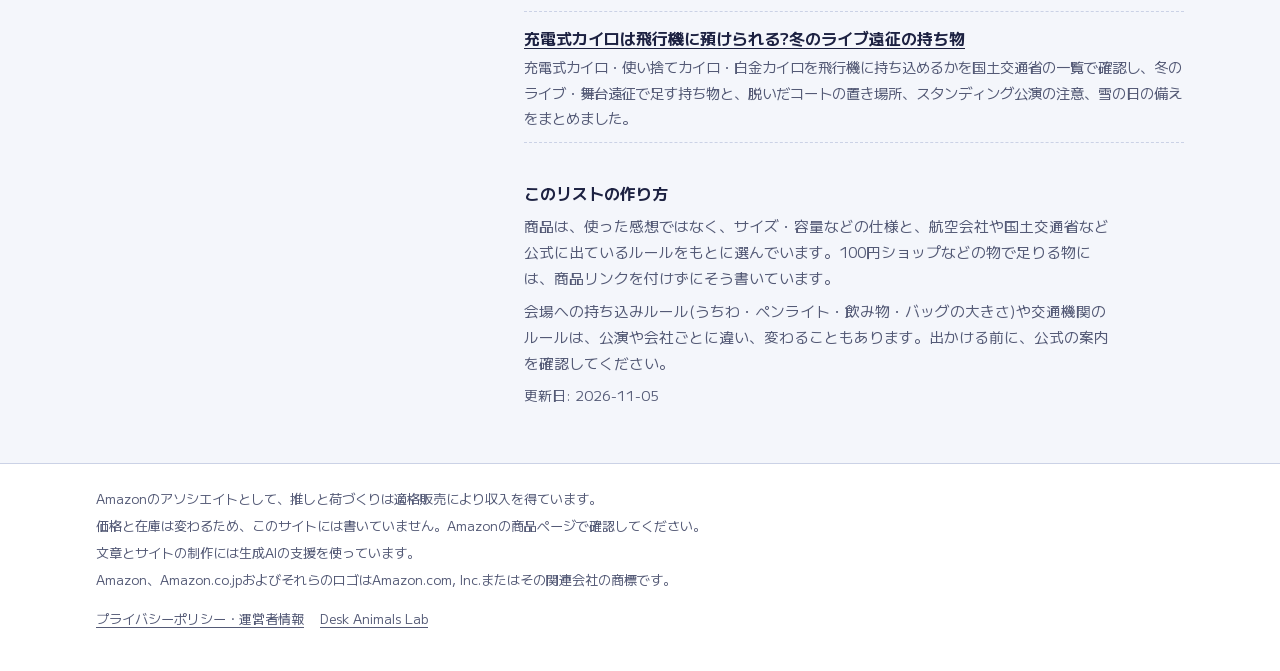
==== commit 7786afc4: "Link free oshikatsu maker tools from checklist items Co-Authored-By: Claude Opus 5.5 <noreply@anthro" ====
--- a/index.html
+++ b/index.html
@@ -77,13 +77,13 @@
   </div>
   <div class="list" id="list">
     <div class="mini-count" id="mini"><span id="mini-count" aria-hidden="true">0 / 36 詰めた</span><a href="#tag">条件を変える</a></div>
-    <section class="cat" aria-labelledby="h-kichou"><div class="cat-head"><h2 id="h-kichou">チケットと貴重品<span class="vh cat-count-sr"></span></h2><span class="cat-count" aria-hidden="true">0 / 6</span></div><ul class="items"><li class="item"><input type="checkbox" id="c-ticket" data-id="ticket"><div class="item-body"><label for="c-ticket" class="item-name">チケット・会員証</label><p class="note">電子チケットはアプリにログインできて分配も済んでいるかを前日までに確認(画面のスクリーンショットでは入れないことが多い)。紙のチケットは発券済みか、ファンクラブの会員証が要る公演かも確認。</p></div></li><li class="item"><input type="checkbox" id="c-idcard" data-id="idcard"><div class="item-body"><label for="c-idcard" class="item-name">身分証</label><p class="note">本人確認がある公演では必須。顔写真つきかどうかの指定も公式の案内で確認。</p></div></li><li class="item"><input type="checkbox" id="c-wallet" data-id="wallet"><div class="item-body"><label for="c-wallet" class="item-name">財布・交通系ICカード</label><p class="note">物販が現金のみの会場もあるので、現金も少し。</p></div></li><li class="item"><input type="checkbox" id="c-phone" data-id="phone"><div class="item-body"><label for="c-phone" class="item-name">スマートフォン</label></div></li><li class="item" data-move="train plane bus"><input type="checkbox" id="c-transit" data-id="transit"><div class="item-body"><label for="c-transit" class="item-name">新幹線・飛行機・バスの予約画面</label><p class="note">電波が弱い駅に備えて、スクリーンショットを残しておく。</p></div></li><li class="item" data-days="1 2"><input type="checkbox" id="c-hotel" data-id="hotel"><div class="item-body"><label for="c-hotel" class="item-name">宿の予約画面</label><p class="note">チェックインの時刻と、荷物を先に預けられるかも見ておく。</p></div></li></ul></section><section class="cat" aria-labelledby="h-genba"><div class="cat-head"><h2 id="h-genba">現場で使う物<span class="vh cat-count-sr"></span></h2><span class="cat-count" aria-hidden="true">0 / 9</span></div><ul class="items"><li class="item"><input type="checkbox" id="c-smallbag" data-id="smallbag"><div class="item-body"><label for="c-smallbag" class="item-name">会場に持っていく小さいバッグ</label><p class="note">大きな荷物は持ち込めない会場が多く、ロッカーも埋まりやすい。キャリーや大きいバッグは宿や駅のロッカーに先に預けて、会場には小さいバッグで向かう。</p></div></li><li class="item" data-scene="live stage"><input type="checkbox" id="c-binoculars" data-id="binoculars"><div class="item-body"><label for="c-binoculars" class="item-name">双眼鏡</label><p class="note">アリーナ席なら8倍、スタンドの下の方なら10倍、上の方なら12倍がメーカーの目安。倍率が高いほど手ぶれが目立つので、12倍以上なら手ぶれを抑える防振タイプが候補。防振タイプは乾電池で動く物が多いので、予備の電池も。</p><p class="note more"><a href="dome-sougankyo/">詳しく: ドーム公演の双眼鏡、何倍を選ぶ?席ごとの目安</a></p><ul class="products" aria-label="双眼鏡の例(Amazon)"><li><a href="https://www.amazon.co.jp/dp/B085WGKHY2?tag=tinywonders-22" target="_blank" rel="sponsored noopener" data-item="binoculars" data-asin="B085WGKHY2">ビクセン 8×21(8倍・小型)アリーナ席向け<span class="vh">をAmazonで見る(新しいタブで開きます)</span></a></li><li><a href="https://www.amazon.co.jp/dp/B0G2LCTJWQ?tag=tinywonders-22" target="_blank" rel="sponsored noopener" data-item="binoculars" data-asin="B0G2LCTJWQ">ビクセン アリーナH+ 10×21WP(10倍)スタンド下段向け<span class="vh">をAmazonで見る(新しいタブで開きます)</span></a></li><li><a href="https://www.amazon.co.jp/dp/B0DM1QFCFB?tag=tinywonders-22" target="_blank" rel="sponsored noopener" data-item="binoculars" data-asin="B0DM1QFCFB">ケンコー VC Smart 12×21(12倍・防振)スタンド上段向け<span class="vh">をAmazonで見る(新しいタブで開きます)</span></a></li></ul></div></li><li class="item" data-scene="live"><input type="checkbox" id="c-penlight" data-id="penlight"><div class="item-body"><label for="c-penlight" class="item-name">ペンライト</label><p class="note">公式の物しか使えない公演もあるので、ルールを確認。</p></div></li><li class="item" data-scene="live"><input type="checkbox" id="c-battery" data-id="battery"><div class="item-body"><label for="c-battery" class="item-name">ペンライトの予備電池</label><p class="note">単4形が多い。機種によっては充電池が使えないので、説明書の指定を確認。</p><p class="note more"><a href="penlight-denchi/">詳しく: ペンライトの電池はどれを使う?持ち時間と飛行機の持ち込み</a></p><ul class="products" aria-label="ペンライトの予備電池の例(Amazon)"><li><a href="https://www.amazon.co.jp/dp/B0016JYKFK?tag=tinywonders-22" target="_blank" rel="sponsored noopener" data-item="battery" data-asin="B0016JYKFK">エボルタ 単4形 12本<span class="vh">をAmazonで見る(新しいタブで開きます)</span></a></li></ul></div></li><li class="item" data-scene="live"><input type="checkbox" id="c-uchiwa" data-id="uchiwa"><div class="item-body"><label for="c-uchiwa" class="item-name">うちわとうちわケース</label><p class="note">持ち込みやサイズのルールは公演ごとに違う。折れないようケースかカバーに入れて運ぶ。うちわの大きさとケースの対応サイズも確認。</p><ul class="products" aria-label="うちわとうちわケースの例(Amazon)"><li><a href="https://www.amazon.co.jp/dp/B0CXXFJS57?tag=tinywonders-22" target="_blank" rel="sponsored noopener" data-item="uchiwa" data-asin="B0CXXFJS57">不二貿易 うちわケース(幅35×高さ36cm)<span class="vh">をAmazonで見る(新しいタブで開きます)</span></a></li><li><a href="https://www.amazon.co.jp/dp/B0925H5D5S?tag=tinywonders-22" target="_blank" rel="sponsored noopener" data-item="uchiwa" data-asin="B0925H5D5S">ジャンボうちわ用 透明カバー 2個<span class="vh">をAmazonで見る(新しいタブで開きます)</span></a></li></ul></div></li><li class="item" data-scene="live"><input type="checkbox" id="c-towel" data-id="towel"><div class="item-body"><label for="c-towel" class="item-name">タオル</label></div></li><li class="item" data-scene="live"><input type="checkbox" id="c-cushion" data-id="cushion"><div class="item-body"><label for="c-cushion" class="item-name">観戦用クッション</label><p class="note">スタジアムや野外の席、待ち時間が長い日に。折りたためる物なら荷物になりにくい。</p><ul class="products" aria-label="観戦用クッションの例(Amazon)"><li><a href="https://www.amazon.co.jp/dp/B083Y2HGFQ?tag=tinywonders-22" target="_blank" rel="sponsored noopener" data-item="cushion" data-asin="B083Y2HGFQ">エピオス 観戦用クッション(収納時 約12×14×4cm)<span class="vh">をAmazonで見る(新しいタブで開きます)</span></a></li></ul></div></li><li class="item"><input type="checkbox" id="c-drink" data-id="drink"><div class="item-body"><label for="c-drink" class="item-name">飲み物</label><p class="note">会場に持ち込める容器は公式の案内で確認。</p></div></li><li class="item"><input type="checkbox" id="c-plasticbag" data-id="plasticbag"><div class="item-body"><label for="c-plasticbag" class="item-name">ビニール袋</label><span class="cheap">100円ショップなどで十分</span><p class="note">ゴミ入れと雨よけに。</p></div></li><li class="item" data-season="winter"><input type="checkbox" id="c-coatbag" data-id="coatbag"><div class="item-body"><label for="c-coatbag" class="item-name">脱いだコートを入れる袋</label><span class="cheap">100円ショップなどで十分</span><p class="note">クロークがない会場では、脱いだコートは自分の席の範囲に置くことになる。大きめの袋に丸めて入れると、足元やひざの上にまとめやすい。</p></div></li></ul></section><section class="cat" aria-labelledby="h-oshi"><div class="cat-head"><h2 id="h-oshi">推しグッズ<span class="vh cat-count-sr"></span></h2><span class="cat-count" aria-hidden="true">0 / 5</span></div><ul class="items"><li class="item" data-scene="live event"><input type="checkbox" id="c-itabag" data-id="itabag"><div class="item-body"><label for="c-itabag" class="item-name">痛バッグ</label><p class="note">満員電車や会場の通路では、窓を閉じられるタイプだと気をつかわずに済む。</p><ul class="products" aria-label="痛バッグの例(Amazon)"><li><a href="https://www.amazon.co.jp/dp/B0CMP7P2BP?tag=tinywonders-22" target="_blank" rel="sponsored noopener" data-item="itabag" data-asin="B0CMP7P2BP">ハルジオ 痛バッグ 小さめ 2WAY(隠せる)<span class="vh">をAmazonで見る(新しいタブで開きます)</span></a></li><li><a href="https://www.amazon.co.jp/dp/B0BNNCP8WB?tag=tinywonders-22" target="_blank" rel="sponsored noopener" data-item="itabag" data-asin="B0BNNCP8WB">エレコム 推しごとバッグ リュック Mサイズ<span class="vh">をAmazonで見る(新しいタブで開きます)</span></a></li></ul></div></li><li class="item" data-scene="live event"><input type="checkbox" id="c-badgecover" data-id="badgecover"><div class="item-body"><label for="c-badgecover" class="item-name">缶バッジカバー</label><p class="note">缶バッジ同士がこすれて傷つくのを防ぐ。57mmと75mmでサイズが違うので注意。</p><ul class="products" aria-label="缶バッジカバーの例(Amazon)"><li><a href="https://www.amazon.co.jp/dp/B0BRTZFHLC?tag=tinywonders-22" target="_blank" rel="sponsored noopener" data-item="badgecover" data-asin="B0BRTZFHLC">Oaec 缶バッジカバー 57mm用 40枚<span class="vh">をAmazonで見る(新しいタブで開きます)</span></a></li><li><a href="https://www.amazon.co.jp/dp/B0B15FP99F?tag=tinywonders-22" target="_blank" rel="sponsored noopener" data-item="badgecover" data-asin="B0B15FP99F">Oaec 缶バッジカバー 75mm用 20枚<span class="vh">をAmazonで見る(新しいタブで開きます)</span></a></li></ul></div></li><li class="item"><input type="checkbox" id="c-acsta" data-id="acsta"><div class="item-body"><label for="c-acsta" class="item-name">アクスタとアクスタケース</label><p class="note">遠征先で写真を撮るなら。台座ごと入るケースだと、なくしにくい。</p><ul class="products" aria-label="アクスタとアクスタケースの例(Amazon)"><li><a href="https://www.amazon.co.jp/dp/B0DCBZ7HJW?tag=tinywonders-22" target="_blank" rel="sponsored noopener" data-item="acsta" data-asin="B0DCBZ7HJW">アクスタケース A6・最大20個<span class="vh">をAmazonで見る(新しいタブで開きます)</span></a></li></ul></div></li><li class="item" data-scene="event live"><input type="checkbox" id="c-trade" data-id="trade"><div class="item-body"><label for="c-trade" class="item-name">交換用のグッズとジップ袋</label><span class="cheap">100円ショップなどで十分</span><p class="note">交換する分を袋で分けておくと、その場で出しやすい。</p></div></li><li class="item"><input type="checkbox" id="c-ecobag" data-id="ecobag"><div class="item-body"><label for="c-ecobag" class="item-name">折りたたみのエコバッグ</label><span class="cheap">100円ショップなどで十分</span><p class="note">物販で荷物が増えたときに。</p></div></li></ul></section><section class="cat" aria-labelledby="h-denki"><div class="cat-head"><h2 id="h-denki">充電と電子機器<span class="vh cat-count-sr"></span></h2><span class="cat-count" aria-hidden="true">0 / 3</span></div><ul class="items"><li class="item"><input type="checkbox" id="c-powerbank" data-id="powerbank"><div class="item-body"><label for="c-powerbank" class="item-name">モバイルバッテリー</label><p class="note">電子チケット・地図・写真で、スマホの電池は思ったより減る。</p><p class="note more"><a href="hikouki-mobile-battery/">詳しく: 飛行機遠征のモバイルバッテリー、2026年4月から何が変わった?</a></p><ul class="products" aria-label="モバイルバッテリーの例(Amazon)"><li><a href="https://www.amazon.co.jp/dp/B0CHVZHLZ1?tag=tinywonders-22" target="_blank" rel="sponsored noopener" data-item="powerbank" data-asin="B0CHVZHLZ1">CIO SMARTCOBY Pro SLIM(10000mAh・35W・USBが3つ)<span class="vh">をAmazonで見る(新しいタブで開きます)</span></a></li><li><a href="https://www.amazon.co.jp/dp/B0GPDBS299?tag=tinywonders-22" target="_blank" rel="sponsored noopener" data-item="powerbank" data-asin="B0GPDBS299">エレコム 半固体電池(10000mAh・35W・メーカーは燃えにくい設計としている)<span class="vh">をAmazonで見る(新しいタブで開きます)</span></a></li></ul></div></li><li class="item" data-move="plane"><input type="checkbox" id="c-powerbank-plane" data-id="powerbank-plane"><div class="item-body"><label for="c-powerbank-plane" class="item-name">飛行機の日のモバイルバッテリー</label><p class="note">預け荷物には入れられない。国土交通省が2026年4月24日から適用したルールで、機内に持ち込めるのは160Wh以下を2個まで、機内でバッテリーを充電することも、バッテリーからスマホを充電することもできない。端子はテープか袋で保護し、航空会社の案内どおり収納棚ではなく手元に置く。</p><p class="note more"><a href="hikouki-mobile-battery/">詳しく: 飛行機遠征のモバイルバッテリー、2026年4月から何が変わった?</a></p></div></li><li class="item"><input type="checkbox" id="c-cable" data-id="cable"><div class="item-body"><label for="c-cable" class="item-name">充電ケーブル</label></div></li><li class="item" data-days="1 2"><input type="checkbox" id="c-charger" data-id="charger"><div class="item-body"><label for="c-charger" class="item-name">充電器(ACアダプター)</label><p class="note">宿でスマホとバッテリーを同時に充電するなら、差し込み口が2つある物が便利。</p></div></li></ul></section><section class="cat" aria-labelledby="h-mijitaku"><div class="cat-head"><h2 id="h-mijitaku">着替えと身じたく<span class="vh cat-count-sr"></span></h2><span class="cat-count" aria-hidden="true">0 / 9</span></div><ul class="items"><li class="item" data-days="1 2"><input type="checkbox" id="c-clothes" data-id="clothes"><div class="item-body"><label for="c-clothes" class="item-name">着替え(泊まる日数分)</label></div></li><li class="item" data-days="2"><input type="checkbox" id="c-laundry" data-id="laundry"><div class="item-body"><label for="c-laundry" class="item-name">洗濯の道具</label><span class="cheap">100円ショップなどで十分</span><p class="note">2泊以上なら、宿のコインランドリーで洗う前提にすると着替えを減らせる。洗濯ネットと小分けの洗剤、小銭を。</p></div></li><li class="item" data-days="1 2"><input type="checkbox" id="c-sleepwear" data-id="sleepwear"><div class="item-body"><label for="c-sleepwear" class="item-name">部屋着</label><p class="note">宿にあるかどうかを予約画面で確認。</p></div></li><li class="item" data-season="other"><input type="checkbox" id="c-outer" data-id="outer"><div class="item-body"><label for="c-outer" class="item-name">羽織もの</label><p class="note">会場の冷房や、野外の夜の冷え込みに。</p></div></li><li class="item" data-season="winter"><input type="checkbox" id="c-kairo" data-id="kairo"><div class="item-body"><label for="c-kairo" class="item-name">使い捨てカイロ</label><span class="cheap">100円ショップなどで十分</span><p class="note">物販や入場の列で外に並ぶ時間に。飛行機では、オイル充填式のカイロと白金(ハクキン)カイロは、機内にも預け荷物にも入れられない(国土交通省の一覧)。充電式カイロは預けずに手荷物へ。</p><p class="note more"><a href="fuyu-ensei/">詳しく: 充電式カイロは飛行機に預けられる?冬のライブ遠征の持ち物</a></p></div></li><li class="item" data-season="winter"><input type="checkbox" id="c-gloves" data-id="gloves"><div class="item-body"><label for="c-gloves" class="item-name">手袋・マフラー・帽子</label><span class="cheap">100円ショップなどで十分</span><p class="note">電子チケットを出す場面が多いなら、手袋はスマホを操作できる物が便利。</p></div></li><li class="item" data-season="winter"><input type="checkbox" id="c-lipcare" data-id="lipcare"><div class="item-body"><label for="c-lipcare" class="item-name">リップクリーム・ハンドクリーム</label><span class="cheap">100円ショップなどで十分</span><p class="note">空気が乾く時期に。</p></div></li><li class="item" data-season="winter"><input type="checkbox" id="c-shoes" data-id="shoes"><div class="item-body"><label for="c-shoes" class="item-name">滑りにくい靴</label><p class="note">雪や凍った道がありそうな場所への遠征なら。長く並んだり歩いたりするので、履き慣れた物を。</p></div></li><li class="item" data-days="1 2"><input type="checkbox" id="c-skincare" data-id="skincare"><div class="item-body"><label for="c-skincare" class="item-name">スキンケア・メイク落とし</label><p class="note">宿のアメニティにある物は持っていかなくていい。</p></div></li><li class="item" data-days="1 2"><input type="checkbox" id="c-hairiron" data-id="hairiron"><div class="item-body"><label for="c-hairiron" class="item-name">ヘアアイロン</label><p class="note">飛行機では、コードレス(電池内蔵)の物は預け荷物に入れられず、電池を外せない物は機内にも持ち込めないことがある。航空会社の案内を確認。</p></div></li><li class="item"><input type="checkbox" id="c-makeup" data-id="makeup"><div class="item-body"><label for="c-makeup" class="item-name">メイク直しの道具</label></div></li><li class="item"><input type="checkbox" id="c-medicine" data-id="medicine"><div class="item-body"><label for="c-medicine" class="item-name">常備薬・ばんそうこう・生理用品</label></div></li><li class="item"><input type="checkbox" id="c-contacts" data-id="contacts"><div class="item-body"><label for="c-contacts" class="item-name">コンタクト・メガネ</label><p class="note">泊まりならケースと保存液も。</p></div></li><li class="item"><input type="checkbox" id="c-umbrella" data-id="umbrella"><div class="item-body"><label for="c-umbrella" class="item-name">折りたたみ傘</label><p class="note">野外や、会場の外で並ぶ日は特に。</p></div></li></ul></section><section class="cat" aria-labelledby="h-idou"><div class="cat-head"><h2 id="h-idou">移動と宿<span class="vh cat-count-sr"></span></h2><span class="cat-count" aria-hidden="true">0 / 4</span></div><ul class="items"><li class="item" data-days="1 2" data-move="train plane car"><input type="checkbox" id="c-suitcase" data-id="suitcase"><div class="item-body"><label for="c-suitcase" class="item-name">キャリーケース</label><p class="note">飛行機に持ち込むなら、JAL・ANAの国内線(100席以上の機体)は3辺の合計115cm以内・55×40×25cm以内で、キャスターや持ち手も寸法に含まれる。小さい機体やLCCはもっと厳しいので、予約した航空会社で確認。</p><ul class="products" aria-label="キャリーケースの例(Amazon)"><li><a href="https://www.amazon.co.jp/dp/B07NSF1PY9?tag=tinywonders-22" target="_blank" rel="sponsored noopener" data-item="suitcase" data-asin="B07NSF1PY9">エース クレスタ(メーカー表記で機内持込・34L。拡張すると持込サイズを超える場合あり)<span class="vh">をAmazonで見る(新しいタブで開きます)</span></a></li></ul></div></li><li class="item" data-move="plane"><input type="checkbox" id="c-carryon-plane" data-id="carryon-plane"><div class="item-body"><label for="c-carryon-plane" class="item-name">飛行機に持ち込むバッグの数</label><p class="note">JAL・ANAの国内線は、手荷物1個と身の回り品1個の合計2個・合計10kgまで。キャリー+痛バ+リュックの3つ持ちなら、1つをキャリーにしまう。身の回り品は前の座席の下に入る大きさまでと決めている航空会社があるので、大きい痛バやリュックは予約した航空会社のサイズを確認。</p></div></li><li class="item"><input type="checkbox" id="c-backpack" data-id="backpack"><div class="item-body"><label for="c-backpack" class="item-name">両手が空くリュック</label><p class="note">日帰りや夜行バスなら、大きく開く口金タイプが出し入れしやすい。</p><ul class="products" aria-label="両手が空くリュックの例(Amazon)"><li><a href="https://www.amazon.co.jp/dp/B0BNHHQ7DS?tag=tinywonders-22" target="_blank" rel="sponsored noopener" data-item="backpack" data-asin="B0BNHHQ7DS">アネロ 口金リュック CROSS BOTTLE(A4)<span class="vh">をAmazonで見る(新しいタブで開きます)</span></a></li></ul></div></li><li class="item" data-days="1 2" data-move="bus"><input type="checkbox" id="c-boston" data-id="boston"><div class="item-body"><label for="c-boston" class="item-name">ボストンバッグ</label><p class="note">夜行バスはトランクに預ける大きさに制限がある会社も。キャリーの持ち手に通せる物だと、乗り継ぎで楽。</p><ul class="products" aria-label="ボストンバッグの例(Amazon)"><li><a href="https://www.amazon.co.jp/dp/B0GYQWW97X?tag=tinywonders-22" target="_blank" rel="sponsored noopener" data-item="boston" data-asin="B0GYQWW97X">maytopia ボストン(35L・キャリーオン用ベルト)<span class="vh">をAmazonで見る(新しいタブで開きます)</span></a></li></ul></div></li><li class="item" data-move="bus"><input type="checkbox" id="c-busset" data-id="busset"><div class="item-body"><label for="c-busset" class="item-name">ブランケット・ネックピロー・アイマスク</label><span class="cheap">100円ショップなどで十分</span><p class="note">夜行バスで眠るための3点。手持ちの物で足りる。</p></div></li><li class="item" data-days="1 2"><input type="checkbox" id="c-compress" data-id="compress"><div class="item-body"><label for="c-compress" class="item-name">圧縮袋</label><p class="note">行きに服を小さくしておくと、帰りに増えたグッズの分の空きができる。</p><ul class="products" aria-label="圧縮袋の例(Amazon)"><li><a href="https://www.amazon.co.jp/dp/B00J89GKBC?tag=tinywonders-22" target="_blank" rel="sponsored noopener" data-item="compress" data-asin="B00J89GKBC">ラッキーシップ 圧縮袋 M・L 10枚(手で巻くタイプ)<span class="vh">をAmazonで見る(新しいタブで開きます)</span></a></li></ul></div></li><li class="item" data-days="1 2"><input type="checkbox" id="c-pouch" data-id="pouch"><div class="item-body"><label for="c-pouch" class="item-name">仕分けポーチ</label><span class="cheap">100円ショップなどで十分</span><p class="note">服・充電まわり・推しグッズで分けると、宿で広げずに済む。</p></div></li></ul></section>
+    <section class="cat" aria-labelledby="h-kichou"><div class="cat-head"><h2 id="h-kichou">チケットと貴重品<span class="vh cat-count-sr"></span></h2><span class="cat-count" aria-hidden="true">0 / 6</span></div><ul class="items"><li class="item"><input type="checkbox" id="c-ticket" data-id="ticket"><div class="item-body"><label for="c-ticket" class="item-name">チケット・会員証</label><p class="note">電子チケットはアプリにログインできて分配も済んでいるかを前日までに確認(画面のスクリーンショットでは入れないことが多い)。紙のチケットは発券済みか、ファンクラブの会員証が要る公演かも確認。</p></div></li><li class="item"><input type="checkbox" id="c-idcard" data-id="idcard"><div class="item-body"><label for="c-idcard" class="item-name">身分証</label><p class="note">本人確認がある公演では必須。顔写真つきかどうかの指定も公式の案内で確認。</p></div></li><li class="item"><input type="checkbox" id="c-wallet" data-id="wallet"><div class="item-body"><label for="c-wallet" class="item-name">財布・交通系ICカード</label><p class="note">物販が現金のみの会場もあるので、現金も少し。</p></div></li><li class="item"><input type="checkbox" id="c-phone" data-id="phone"><div class="item-body"><label for="c-phone" class="item-name">スマートフォン</label></div></li><li class="item" data-move="train plane bus"><input type="checkbox" id="c-transit" data-id="transit"><div class="item-body"><label for="c-transit" class="item-name">新幹線・飛行機・バスの予約画面</label><p class="note">電波が弱い駅に備えて、スクリーンショットを残しておく。</p></div></li><li class="item" data-days="1 2"><input type="checkbox" id="c-hotel" data-id="hotel"><div class="item-body"><label for="c-hotel" class="item-name">宿の予約画面</label><p class="note">チェックインの時刻と、荷物を先に預けられるかも見ておく。</p></div></li></ul></section><section class="cat" aria-labelledby="h-genba"><div class="cat-head"><h2 id="h-genba">現場で使う物<span class="vh cat-count-sr"></span></h2><span class="cat-count" aria-hidden="true">0 / 9</span></div><ul class="items"><li class="item"><input type="checkbox" id="c-smallbag" data-id="smallbag"><div class="item-body"><label for="c-smallbag" class="item-name">会場に持っていく小さいバッグ</label><p class="note">大きな荷物は持ち込めない会場が多く、ロッカーも埋まりやすい。キャリーや大きいバッグは宿や駅のロッカーに先に預けて、会場には小さいバッグで向かう。</p></div></li><li class="item" data-scene="live stage"><input type="checkbox" id="c-binoculars" data-id="binoculars"><div class="item-body"><label for="c-binoculars" class="item-name">双眼鏡</label><p class="note">アリーナ席なら8倍、スタンドの下の方なら10倍、上の方なら12倍がメーカーの目安。倍率が高いほど手ぶれが目立つので、12倍以上なら手ぶれを抑える防振タイプが候補。防振タイプは乾電池で動く物が多いので、予備の電池も。</p><p class="note more"><a href="dome-sougankyo/">詳しく: ドーム公演の双眼鏡、何倍を選ぶ?席ごとの目安</a></p><ul class="products" aria-label="双眼鏡の例(Amazon)"><li><a href="https://www.amazon.co.jp/dp/B085WGKHY2?tag=tinywonders-22" target="_blank" rel="sponsored noopener" data-item="binoculars" data-asin="B085WGKHY2">ビクセン 8×21(8倍・小型)アリーナ席向け<span class="vh">をAmazonで見る(新しいタブで開きます)</span></a></li><li><a href="https://www.amazon.co.jp/dp/B0G2LCTJWQ?tag=tinywonders-22" target="_blank" rel="sponsored noopener" data-item="binoculars" data-asin="B0G2LCTJWQ">ビクセン アリーナH+ 10×21WP(10倍)スタンド下段向け<span class="vh">をAmazonで見る(新しいタブで開きます)</span></a></li><li><a href="https://www.amazon.co.jp/dp/B0DM1QFCFB?tag=tinywonders-22" target="_blank" rel="sponsored noopener" data-item="binoculars" data-asin="B0DM1QFCFB">ケンコー VC Smart 12×21(12倍・防振)スタンド上段向け<span class="vh">をAmazonで見る(新しいタブで開きます)</span></a></li></ul></div></li><li class="item" data-scene="live"><input type="checkbox" id="c-penlight" data-id="penlight"><div class="item-body"><label for="c-penlight" class="item-name">ペンライト</label><p class="note">公式の物しか使えない公演もあるので、ルールを確認。</p></div></li><li class="item" data-scene="live"><input type="checkbox" id="c-battery" data-id="battery"><div class="item-body"><label for="c-battery" class="item-name">ペンライトの予備電池</label><p class="note">単4形が多い。機種によっては充電池が使えないので、説明書の指定を確認。</p><p class="note more"><a href="penlight-denchi/">詳しく: ペンライトの電池はどれを使う?持ち時間と飛行機の持ち込み</a></p><ul class="products" aria-label="ペンライトの予備電池の例(Amazon)"><li><a href="https://www.amazon.co.jp/dp/B0016JYKFK?tag=tinywonders-22" target="_blank" rel="sponsored noopener" data-item="battery" data-asin="B0016JYKFK">エボルタ 単4形 12本<span class="vh">をAmazonで見る(新しいタブで開きます)</span></a></li></ul></div></li><li class="item" data-scene="live"><input type="checkbox" id="c-uchiwa" data-id="uchiwa"><div class="item-body"><label for="c-uchiwa" class="item-name">うちわとうちわケース</label><p class="note">持ち込みやサイズのルールは公演ごとに違う。折れないようケースかカバーに入れて運ぶ。うちわの大きさとケースの対応サイズも確認。</p><p class="note more">自分で作るなら(無料・別サイト): <a href="https://uuhai0625.github.io/uchiwa-moji-maker/" target="_blank" rel="noopener">うちわ文字メーカー<span class="vh">(新しいタブで開きます)</span></a></p><ul class="products" aria-label="うちわとうちわケースの例(Amazon)"><li><a href="https://www.amazon.co.jp/dp/B0CXXFJS57?tag=tinywonders-22" target="_blank" rel="sponsored noopener" data-item="uchiwa" data-asin="B0CXXFJS57">不二貿易 うちわケース(幅35×高さ36cm)<span class="vh">をAmazonで見る(新しいタブで開きます)</span></a></li><li><a href="https://www.amazon.co.jp/dp/B0925H5D5S?tag=tinywonders-22" target="_blank" rel="sponsored noopener" data-item="uchiwa" data-asin="B0925H5D5S">ジャンボうちわ用 透明カバー 2個<span class="vh">をAmazonで見る(新しいタブで開きます)</span></a></li></ul></div></li><li class="item" data-scene="live"><input type="checkbox" id="c-towel" data-id="towel"><div class="item-body"><label for="c-towel" class="item-name">タオル</label></div></li><li class="item" data-scene="live"><input type="checkbox" id="c-cushion" data-id="cushion"><div class="item-body"><label for="c-cushion" class="item-name">観戦用クッション</label><p class="note">スタジアムや野外の席、待ち時間が長い日に。折りたためる物なら荷物になりにくい。</p><ul class="products" aria-label="観戦用クッションの例(Amazon)"><li><a href="https://www.amazon.co.jp/dp/B083Y2HGFQ?tag=tinywonders-22" target="_blank" rel="sponsored noopener" data-item="cushion" data-asin="B083Y2HGFQ">エピオス 観戦用クッション(収納時 約12×14×4cm)<span class="vh">をAmazonで見る(新しいタブで開きます)</span></a></li></ul></div></li><li class="item"><input type="checkbox" id="c-drink" data-id="drink"><div class="item-body"><label for="c-drink" class="item-name">飲み物</label><p class="note">会場に持ち込める容器は公式の案内で確認。</p></div></li><li class="item"><input type="checkbox" id="c-plasticbag" data-id="plasticbag"><div class="item-body"><label for="c-plasticbag" class="item-name">ビニール袋</label><span class="cheap">100円ショップなどで十分</span><p class="note">ゴミ入れと雨よけに。</p></div></li><li class="item" data-season="winter"><input type="checkbox" id="c-coatbag" data-id="coatbag"><div class="item-body"><label for="c-coatbag" class="item-name">脱いだコートを入れる袋</label><span class="cheap">100円ショップなどで十分</span><p class="note">クロークがない会場では、脱いだコートは自分の席の範囲に置くことになる。大きめの袋に丸めて入れると、足元やひざの上にまとめやすい。</p></div></li></ul></section><section class="cat" aria-labelledby="h-oshi"><div class="cat-head"><h2 id="h-oshi">推しグッズ<span class="vh cat-count-sr"></span></h2><span class="cat-count" aria-hidden="true">0 / 5</span></div><ul class="items"><li class="item" data-scene="live event"><input type="checkbox" id="c-itabag" data-id="itabag"><div class="item-body"><label for="c-itabag" class="item-name">痛バッグ</label><p class="note">満員電車や会場の通路では、窓を閉じられるタイプだと気をつかわずに済む。</p><p class="note more">自分で作るなら(無料・別サイト): <a href="https://uuhai0625.github.io/itaba-simulator/" target="_blank" rel="noopener">痛バの缶バッジ何個入る?計算<span class="vh">(新しいタブで開きます)</span></a></p><ul class="products" aria-label="痛バッグの例(Amazon)"><li><a href="https://www.amazon.co.jp/dp/B0CMP7P2BP?tag=tinywonders-22" target="_blank" rel="sponsored noopener" data-item="itabag" data-asin="B0CMP7P2BP">ハルジオ 痛バッグ 小さめ 2WAY(隠せる)<span class="vh">をAmazonで見る(新しいタブで開きます)</span></a></li><li><a href="https://www.amazon.co.jp/dp/B0BNNCP8WB?tag=tinywonders-22" target="_blank" rel="sponsored noopener" data-item="itabag" data-asin="B0BNNCP8WB">エレコム 推しごとバッグ リュック Mサイズ<span class="vh">をAmazonで見る(新しいタブで開きます)</span></a></li></ul></div></li><li class="item" data-scene="live event"><input type="checkbox" id="c-badgecover" data-id="badgecover"><div class="item-body"><label for="c-badgecover" class="item-name">缶バッジカバー</label><p class="note">缶バッジ同士がこすれて傷つくのを防ぐ。57mmと75mmでサイズが違うので注意。</p><ul class="products" aria-label="缶バッジカバーの例(Amazon)"><li><a href="https://www.amazon.co.jp/dp/B0BRTZFHLC?tag=tinywonders-22" target="_blank" rel="sponsored noopener" data-item="badgecover" data-asin="B0BRTZFHLC">Oaec 缶バッジカバー 57mm用 40枚<span class="vh">をAmazonで見る(新しいタブで開きます)</span></a></li><li><a href="https://www.amazon.co.jp/dp/B0B15FP99F?tag=tinywonders-22" target="_blank" rel="sponsored noopener" data-item="badgecover" data-asin="B0B15FP99F">Oaec 缶バッジカバー 75mm用 20枚<span class="vh">をAmazonで見る(新しいタブで開きます)</span></a></li></ul></div></li><li class="item"><input type="checkbox" id="c-acsta" data-id="acsta"><div class="item-body"><label for="c-acsta" class="item-name">アクスタとアクスタケース</label><p class="note">遠征先で写真を撮るなら。台座ごと入るケースだと、なくしにくい。</p><ul class="products" aria-label="アクスタとアクスタケースの例(Amazon)"><li><a href="https://www.amazon.co.jp/dp/B0DCBZ7HJW?tag=tinywonders-22" target="_blank" rel="sponsored noopener" data-item="acsta" data-asin="B0DCBZ7HJW">アクスタケース A6・最大20個<span class="vh">をAmazonで見る(新しいタブで開きます)</span></a></li></ul></div></li><li class="item" data-scene="event live"><input type="checkbox" id="c-trade" data-id="trade"><div class="item-body"><label for="c-trade" class="item-name">交換用のグッズとジップ袋</label><span class="cheap">100円ショップなどで十分</span><p class="note">交換する分を袋で分けておくと、その場で出しやすい。</p><p class="note more">自分で作るなら(無料・別サイト): <a href="https://uuhai0625.github.io/oshikatsu-meishi/" target="_blank" rel="noopener">推し活名刺メーカー<span class="vh">(新しいタブで開きます)</span></a>、<a href="https://uuhai0625.github.io/toreca-template/" target="_blank" rel="noopener">トレカテンプレートメーカー<span class="vh">(新しいタブで開きます)</span></a></p></div></li><li class="item"><input type="checkbox" id="c-ecobag" data-id="ecobag"><div class="item-body"><label for="c-ecobag" class="item-name">折りたたみのエコバッグ</label><span class="cheap">100円ショップなどで十分</span><p class="note">物販で荷物が増えたときに。</p></div></li></ul></section><section class="cat" aria-labelledby="h-denki"><div class="cat-head"><h2 id="h-denki">充電と電子機器<span class="vh cat-count-sr"></span></h2><span class="cat-count" aria-hidden="true">0 / 3</span></div><ul class="items"><li class="item"><input type="checkbox" id="c-powerbank" data-id="powerbank"><div class="item-body"><label for="c-powerbank" class="item-name">モバイルバッテリー</label><p class="note">電子チケット・地図・写真で、スマホの電池は思ったより減る。</p><p class="note more"><a href="hikouki-mobile-battery/">詳しく: 飛行機遠征のモバイルバッテリー、2026年4月から何が変わった?</a></p><ul class="products" aria-label="モバイルバッテリーの例(Amazon)"><li><a href="https://www.amazon.co.jp/dp/B0CHVZHLZ1?tag=tinywonders-22" target="_blank" rel="sponsored noopener" data-item="powerbank" data-asin="B0CHVZHLZ1">CIO SMARTCOBY Pro SLIM(10000mAh・35W・USBが3つ)<span class="vh">をAmazonで見る(新しいタブで開きます)</span></a></li><li><a href="https://www.amazon.co.jp/dp/B0GPDBS299?tag=tinywonders-22" target="_blank" rel="sponsored noopener" data-item="powerbank" data-asin="B0GPDBS299">エレコム 半固体電池(10000mAh・35W・メーカーは燃えにくい設計としている)<span class="vh">をAmazonで見る(新しいタブで開きます)</span></a></li></ul></div></li><li class="item" data-move="plane"><input type="checkbox" id="c-powerbank-plane" data-id="powerbank-plane"><div class="item-body"><label for="c-powerbank-plane" class="item-name">飛行機の日のモバイルバッテリー</label><p class="note">預け荷物には入れられない。国土交通省が2026年4月24日から適用したルールで、機内に持ち込めるのは160Wh以下を2個まで、機内でバッテリーを充電することも、バッテリーからスマホを充電することもできない。端子はテープか袋で保護し、航空会社の案内どおり収納棚ではなく手元に置く。</p><p class="note more"><a href="hikouki-mobile-battery/">詳しく: 飛行機遠征のモバイルバッテリー、2026年4月から何が変わった?</a></p></div></li><li class="item"><input type="checkbox" id="c-cable" data-id="cable"><div class="item-body"><label for="c-cable" class="item-name">充電ケーブル</label></div></li><li class="item" data-days="1 2"><input type="checkbox" id="c-charger" data-id="charger"><div class="item-body"><label for="c-charger" class="item-name">充電器(ACアダプター)</label><p class="note">宿でスマホとバッテリーを同時に充電するなら、差し込み口が2つある物が便利。</p></div></li></ul></section><section class="cat" aria-labelledby="h-mijitaku"><div class="cat-head"><h2 id="h-mijitaku">着替えと身じたく<span class="vh cat-count-sr"></span></h2><span class="cat-count" aria-hidden="true">0 / 9</span></div><ul class="items"><li class="item" data-days="1 2"><input type="checkbox" id="c-clothes" data-id="clothes"><div class="item-body"><label for="c-clothes" class="item-name">着替え(泊まる日数分)</label></div></li><li class="item" data-days="2"><input type="checkbox" id="c-laundry" data-id="laundry"><div class="item-body"><label for="c-laundry" class="item-name">洗濯の道具</label><span class="cheap">100円ショップなどで十分</span><p class="note">2泊以上なら、宿のコインランドリーで洗う前提にすると着替えを減らせる。洗濯ネットと小分けの洗剤、小銭を。</p></div></li><li class="item" data-days="1 2"><input type="checkbox" id="c-sleepwear" data-id="sleepwear"><div class="item-body"><label for="c-sleepwear" class="item-name">部屋着</label><p class="note">宿にあるかどうかを予約画面で確認。</p></div></li><li class="item" data-season="other"><input type="checkbox" id="c-outer" data-id="outer"><div class="item-body"><label for="c-outer" class="item-name">羽織もの</label><p class="note">会場の冷房や、野外の夜の冷え込みに。</p></div></li><li class="item" data-season="winter"><input type="checkbox" id="c-kairo" data-id="kairo"><div class="item-body"><label for="c-kairo" class="item-name">使い捨てカイロ</label><span class="cheap">100円ショップなどで十分</span><p class="note">物販や入場の列で外に並ぶ時間に。飛行機では、オイル充填式のカイロと白金(ハクキン)カイロは、機内にも預け荷物にも入れられない(国土交通省の一覧)。充電式カイロは預けずに手荷物へ。</p><p class="note more"><a href="fuyu-ensei/">詳しく: 充電式カイロは飛行機に預けられる?冬のライブ遠征の持ち物</a></p></div></li><li class="item" data-season="winter"><input type="checkbox" id="c-gloves" data-id="gloves"><div class="item-body"><label for="c-gloves" class="item-name">手袋・マフラー・帽子</label><span class="cheap">100円ショップなどで十分</span><p class="note">電子チケットを出す場面が多いなら、手袋はスマホを操作できる物が便利。</p></div></li><li class="item" data-season="winter"><input type="checkbox" id="c-lipcare" data-id="lipcare"><div class="item-body"><label for="c-lipcare" class="item-name">リップクリーム・ハンドクリーム</label><span class="cheap">100円ショップなどで十分</span><p class="note">空気が乾く時期に。</p></div></li><li class="item" data-season="winter"><input type="checkbox" id="c-shoes" data-id="shoes"><div class="item-body"><label for="c-shoes" class="item-name">滑りにくい靴</label><p class="note">雪や凍った道がありそうな場所への遠征なら。長く並んだり歩いたりするので、履き慣れた物を。</p></div></li><li class="item" data-days="1 2"><input type="checkbox" id="c-skincare" data-id="skincare"><div class="item-body"><label for="c-skincare" class="item-name">スキンケア・メイク落とし</label><p class="note">宿のアメニティにある物は持っていかなくていい。</p></div></li><li class="item" data-days="1 2"><input type="checkbox" id="c-hairiron" data-id="hairiron"><div class="item-body"><label for="c-hairiron" class="item-name">ヘアアイロン</label><p class="note">飛行機では、コードレス(電池内蔵)の物は預け荷物に入れられず、電池を外せない物は機内にも持ち込めないことがある。航空会社の案内を確認。</p></div></li><li class="item"><input type="checkbox" id="c-makeup" data-id="makeup"><div class="item-body"><label for="c-makeup" class="item-name">メイク直しの道具</label></div></li><li class="item"><input type="checkbox" id="c-medicine" data-id="medicine"><div class="item-body"><label for="c-medicine" class="item-name">常備薬・ばんそうこう・生理用品</label></div></li><li class="item"><input type="checkbox" id="c-contacts" data-id="contacts"><div class="item-body"><label for="c-contacts" class="item-name">コンタクト・メガネ</label><p class="note">泊まりならケースと保存液も。</p></div></li><li class="item"><input type="checkbox" id="c-umbrella" data-id="umbrella"><div class="item-body"><label for="c-umbrella" class="item-name">折りたたみ傘</label><p class="note">野外や、会場の外で並ぶ日は特に。</p></div></li></ul></section><section class="cat" aria-labelledby="h-idou"><div class="cat-head"><h2 id="h-idou">移動と宿<span class="vh cat-count-sr"></span></h2><span class="cat-count" aria-hidden="true">0 / 4</span></div><ul class="items"><li class="item" data-days="1 2" data-move="train plane car"><input type="checkbox" id="c-suitcase" data-id="suitcase"><div class="item-body"><label for="c-suitcase" class="item-name">キャリーケース</label><p class="note">飛行機に持ち込むなら、JAL・ANAの国内線(100席以上の機体)は3辺の合計115cm以内・55×40×25cm以内で、キャスターや持ち手も寸法に含まれる。小さい機体やLCCはもっと厳しいので、予約した航空会社で確認。</p><ul class="products" aria-label="キャリーケースの例(Amazon)"><li><a href="https://www.amazon.co.jp/dp/B07NSF1PY9?tag=tinywonders-22" target="_blank" rel="sponsored noopener" data-item="suitcase" data-asin="B07NSF1PY9">エース クレスタ(メーカー表記で機内持込・34L。拡張すると持込サイズを超える場合あり)<span class="vh">をAmazonで見る(新しいタブで開きます)</span></a></li></ul></div></li><li class="item" data-move="plane"><input type="checkbox" id="c-carryon-plane" data-id="carryon-plane"><div class="item-body"><label for="c-carryon-plane" class="item-name">飛行機に持ち込むバッグの数</label><p class="note">JAL・ANAの国内線は、手荷物1個と身の回り品1個の合計2個・合計10kgまで。キャリー+痛バ+リュックの3つ持ちなら、1つをキャリーにしまう。身の回り品は前の座席の下に入る大きさまでと決めている航空会社があるので、大きい痛バやリュックは予約した航空会社のサイズを確認。</p></div></li><li class="item"><input type="checkbox" id="c-backpack" data-id="backpack"><div class="item-body"><label for="c-backpack" class="item-name">両手が空くリュック</label><p class="note">日帰りや夜行バスなら、大きく開く口金タイプが出し入れしやすい。</p><ul class="products" aria-label="両手が空くリュックの例(Amazon)"><li><a href="https://www.amazon.co.jp/dp/B0BNHHQ7DS?tag=tinywonders-22" target="_blank" rel="sponsored noopener" data-item="backpack" data-asin="B0BNHHQ7DS">アネロ 口金リュック CROSS BOTTLE(A4)<span class="vh">をAmazonで見る(新しいタブで開きます)</span></a></li></ul></div></li><li class="item" data-days="1 2" data-move="bus"><input type="checkbox" id="c-boston" data-id="boston"><div class="item-body"><label for="c-boston" class="item-name">ボストンバッグ</label><p class="note">夜行バスはトランクに預ける大きさに制限がある会社も。キャリーの持ち手に通せる物だと、乗り継ぎで楽。</p><ul class="products" aria-label="ボストンバッグの例(Amazon)"><li><a href="https://www.amazon.co.jp/dp/B0GYQWW97X?tag=tinywonders-22" target="_blank" rel="sponsored noopener" data-item="boston" data-asin="B0GYQWW97X">maytopia ボストン(35L・キャリーオン用ベルト)<span class="vh">をAmazonで見る(新しいタブで開きます)</span></a></li></ul></div></li><li class="item" data-move="bus"><input type="checkbox" id="c-busset" data-id="busset"><div class="item-body"><label for="c-busset" class="item-name">ブランケット・ネックピロー・アイマスク</label><span class="cheap">100円ショップなどで十分</span><p class="note">夜行バスで眠るための3点。手持ちの物で足りる。</p></div></li><li class="item" data-days="1 2"><input type="checkbox" id="c-compress" data-id="compress"><div class="item-body"><label for="c-compress" class="item-name">圧縮袋</label><p class="note">行きに服を小さくしておくと、帰りに増えたグッズの分の空きができる。</p><ul class="products" aria-label="圧縮袋の例(Amazon)"><li><a href="https://www.amazon.co.jp/dp/B00J89GKBC?tag=tinywonders-22" target="_blank" rel="sponsored noopener" data-item="compress" data-asin="B00J89GKBC">ラッキーシップ 圧縮袋 M・L 10枚(手で巻くタイプ)<span class="vh">をAmazonで見る(新しいタブで開きます)</span></a></li></ul></div></li><li class="item" data-days="1 2"><input type="checkbox" id="c-pouch" data-id="pouch"><div class="item-body"><label for="c-pouch" class="item-name">仕分けポーチ</label><span class="cheap">100円ショップなどで十分</span><p class="note">服・充電まわり・推しグッズで分けると、宿で広げずに済む。</p></div></li></ul></section>
     <section class="reading" aria-labelledby="h-reading"><h2 id="h-reading">遠征の道具の選び方</h2><ul><li><a href="hikouki-mobile-battery/">飛行機遠征のモバイルバッテリー、2026年4月から何が変わった?</a><p>2026年4月24日から、飛行機に持ち込めるモバイルバッテリーは1人2個・160Wh以下になり、機内での充電もできなくなりました。持ち込めるかの見分け方、預けてしまった時、国際線の注意まで国土交通省の発表をもとにまとめています。</p></li><li><a href="dome-sougankyo/">ドーム公演の双眼鏡、何倍を選ぶ?席ごとの目安</a><p>ドーム公演で使う双眼鏡の倍率の目安を、メーカーの公式の選び方をもとに席ごとにまとめました。東京ドームの席ごとの例、8倍・10倍・12倍の見え方の計算、防振双眼鏡が向く席、14倍は要るか、レンタルで試す方法も。</p></li><li><a href="penlight-denchi/">ペンライトの電池はどれを使う?持ち時間と飛行機の持ち込み</a><p>ペンライトの電池の選び方と、アイマスのペンライトのレギュレーション(ボタン電池・25cm未満)を公式の説明をもとにまとめました。アルカリとマンガンの違い、エネループは使えるか、持ち時間、入れっぱなしの液もれ、飛行機に持ち込めるか、にじさんじ・Snow Man・Number_iの公演の決まりの例まで。</p></li><li><a href="fuyu-ensei/">充電式カイロは飛行機に預けられる?冬のライブ遠征の持ち物</a><p>充電式カイロ・使い捨てカイロ・白金カイロを飛行機に持ち込めるかを国土交通省の一覧で確認し、冬のライブ・舞台遠征で足す持ち物と、脱いだコートの置き場所、スタンディング公演の注意、雪の日の備えをまとめました。</p></li></ul></section>
     <section class="about" aria-labelledby="h-about">
       <h2 id="h-about">このリストの作り方</h2>
       <p>商品は、使った感想ではなく、サイズ・容量などの仕様と、航空会社や国土交通省など公式に出ているルールをもとに選んでいます。100円ショップなどの物で足りる物には、商品リンクを付けずにそう書いています。</p>
       <p>会場への持ち込みルール(うちわ・ペンライト・飲み物・バッグの大きさ)や交通機関のルールは、公演や会社ごとに違い、変わることもあります。出かける前に、公式の案内を確認してください。</p>
-      <p class="updated">更新日: <time datetime="2026-10-31">2026-10-31</time></p>
+      <p class="updated">更新日: <time datetime="2026-11-05">2026-11-05</time></p>
     </section>
   </div>
 </div>
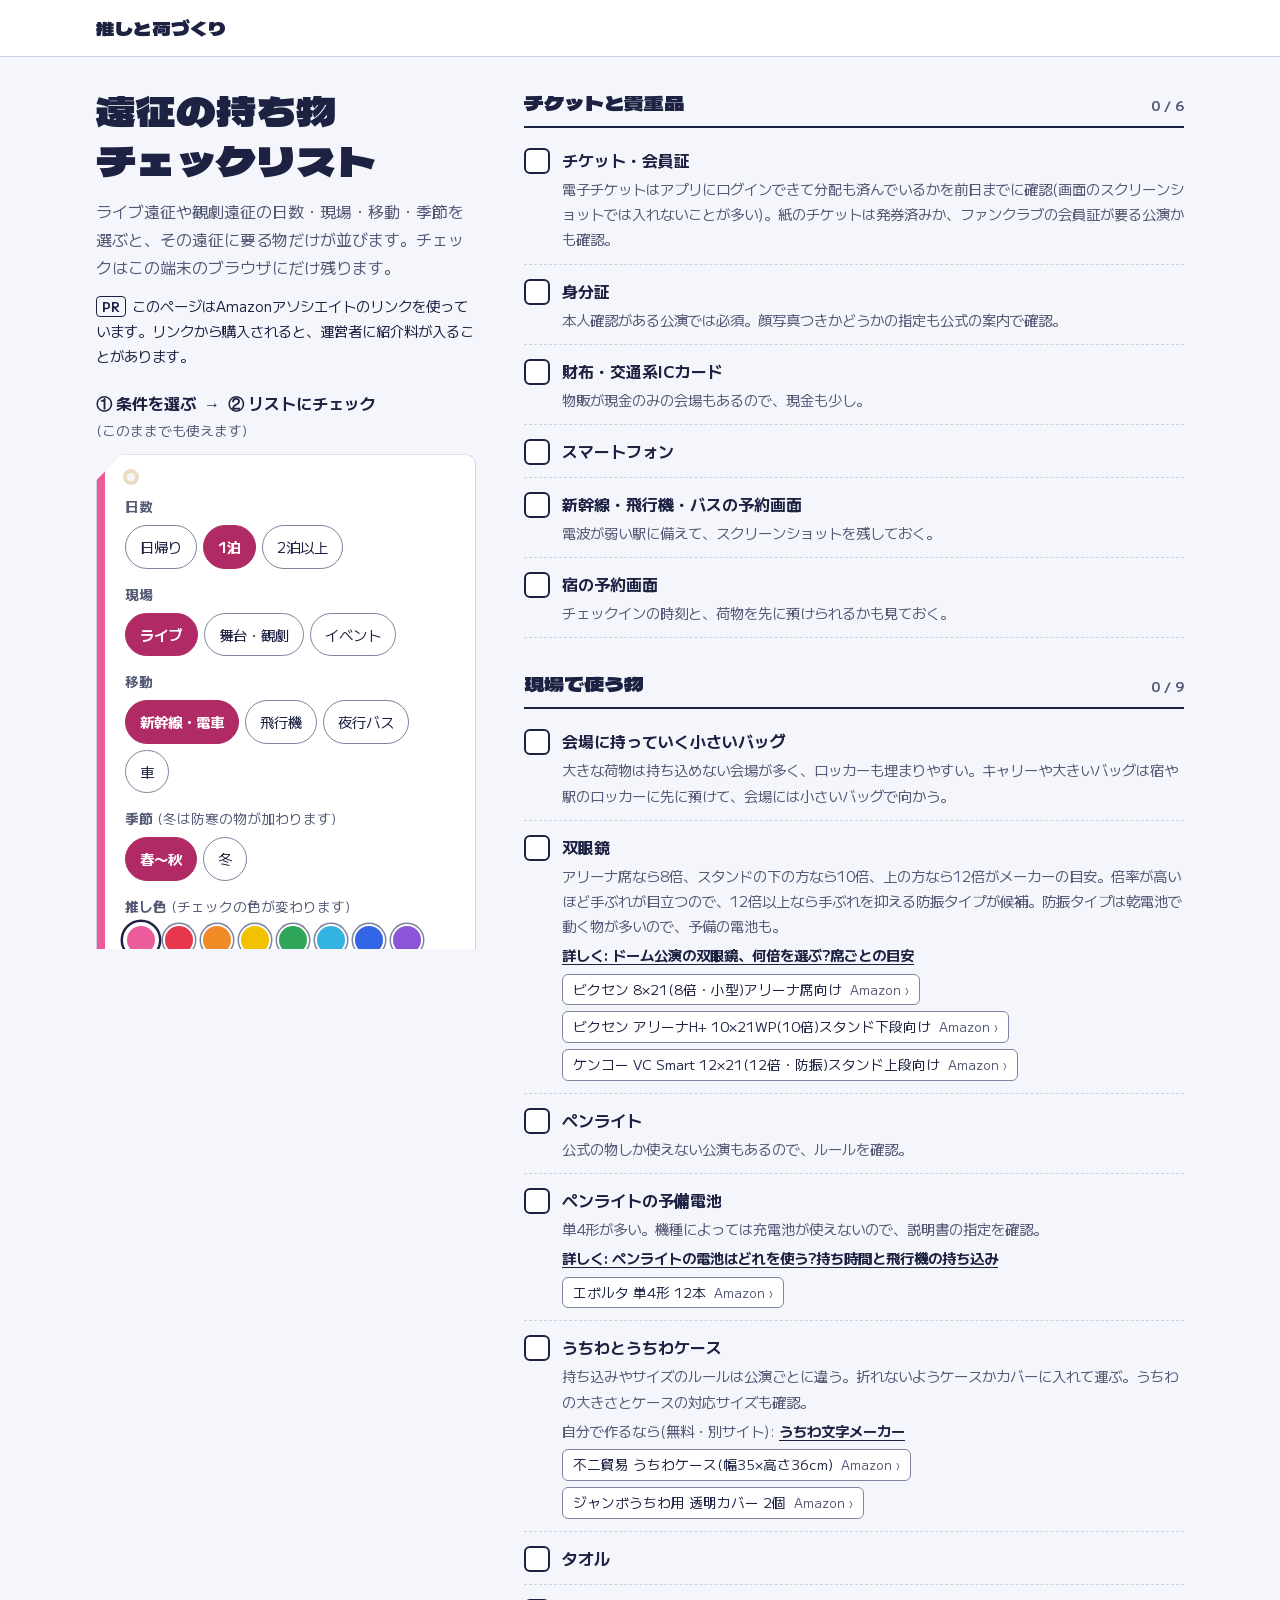
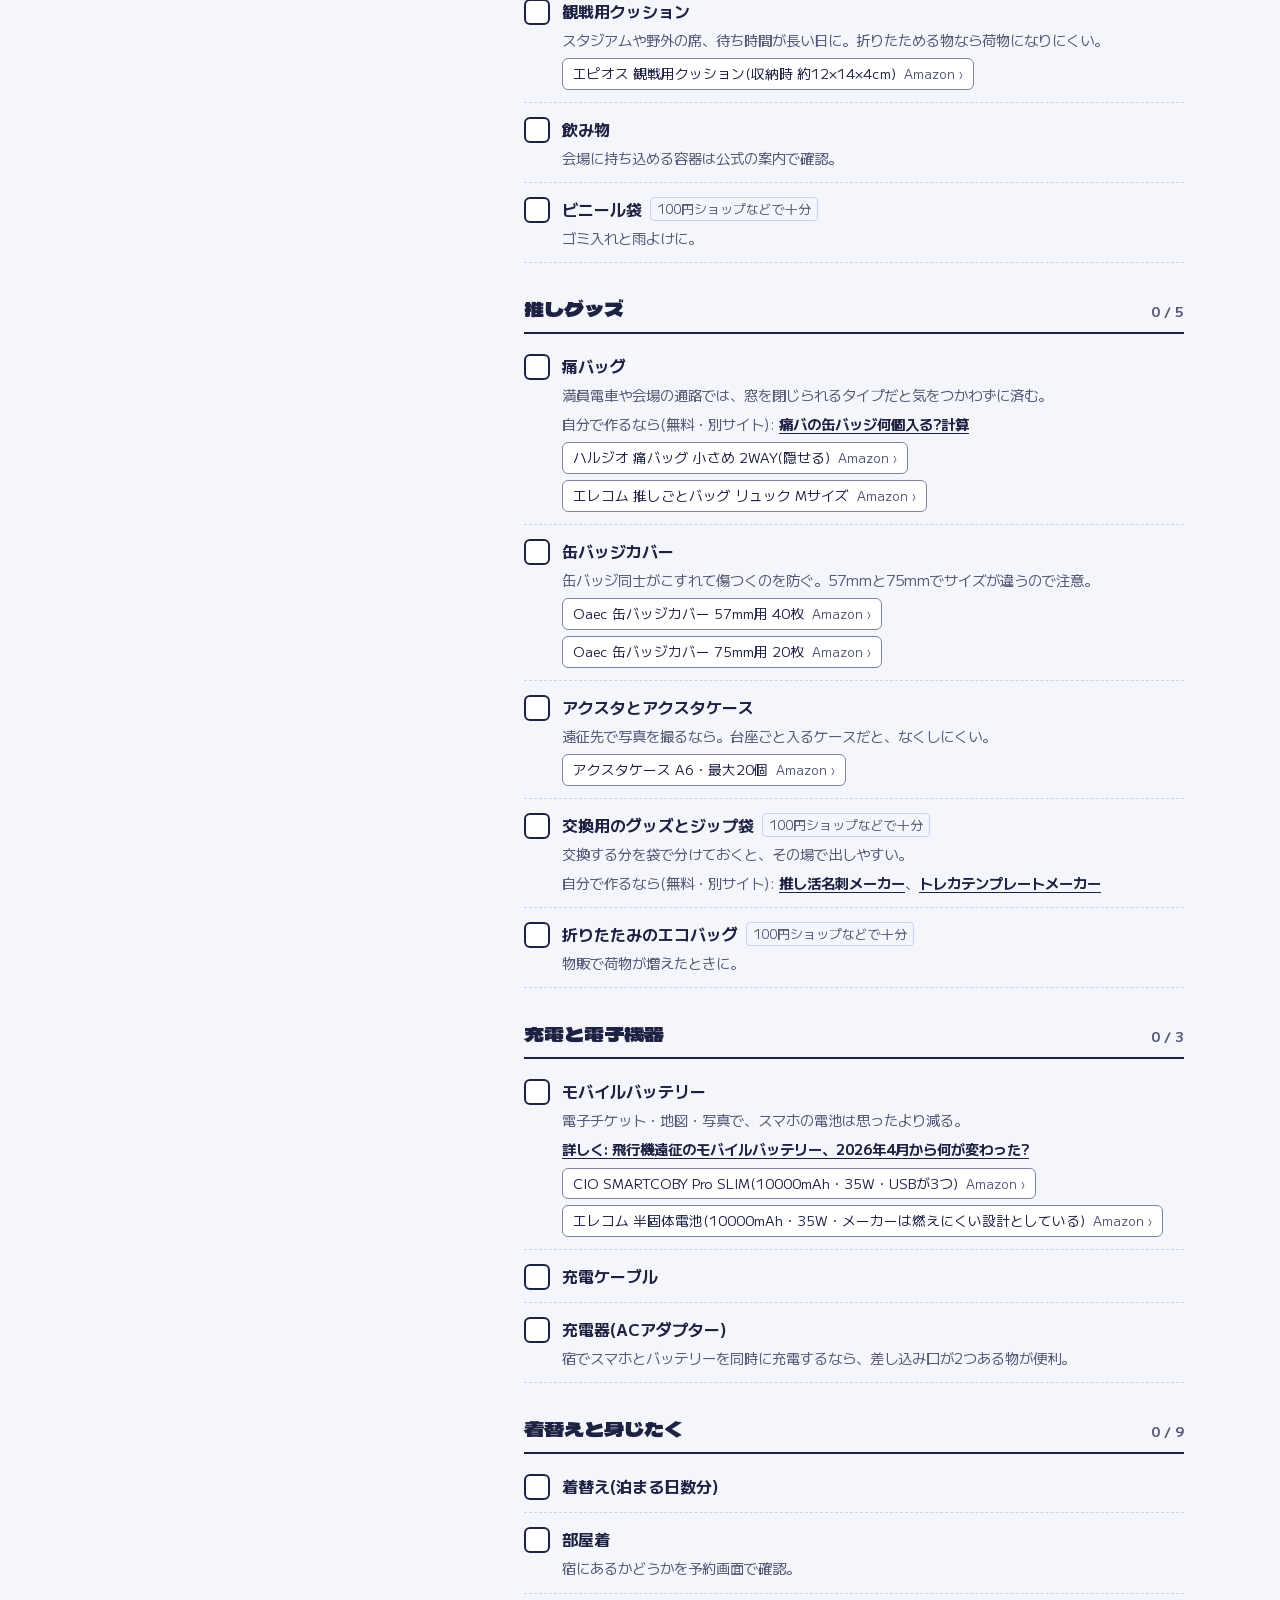
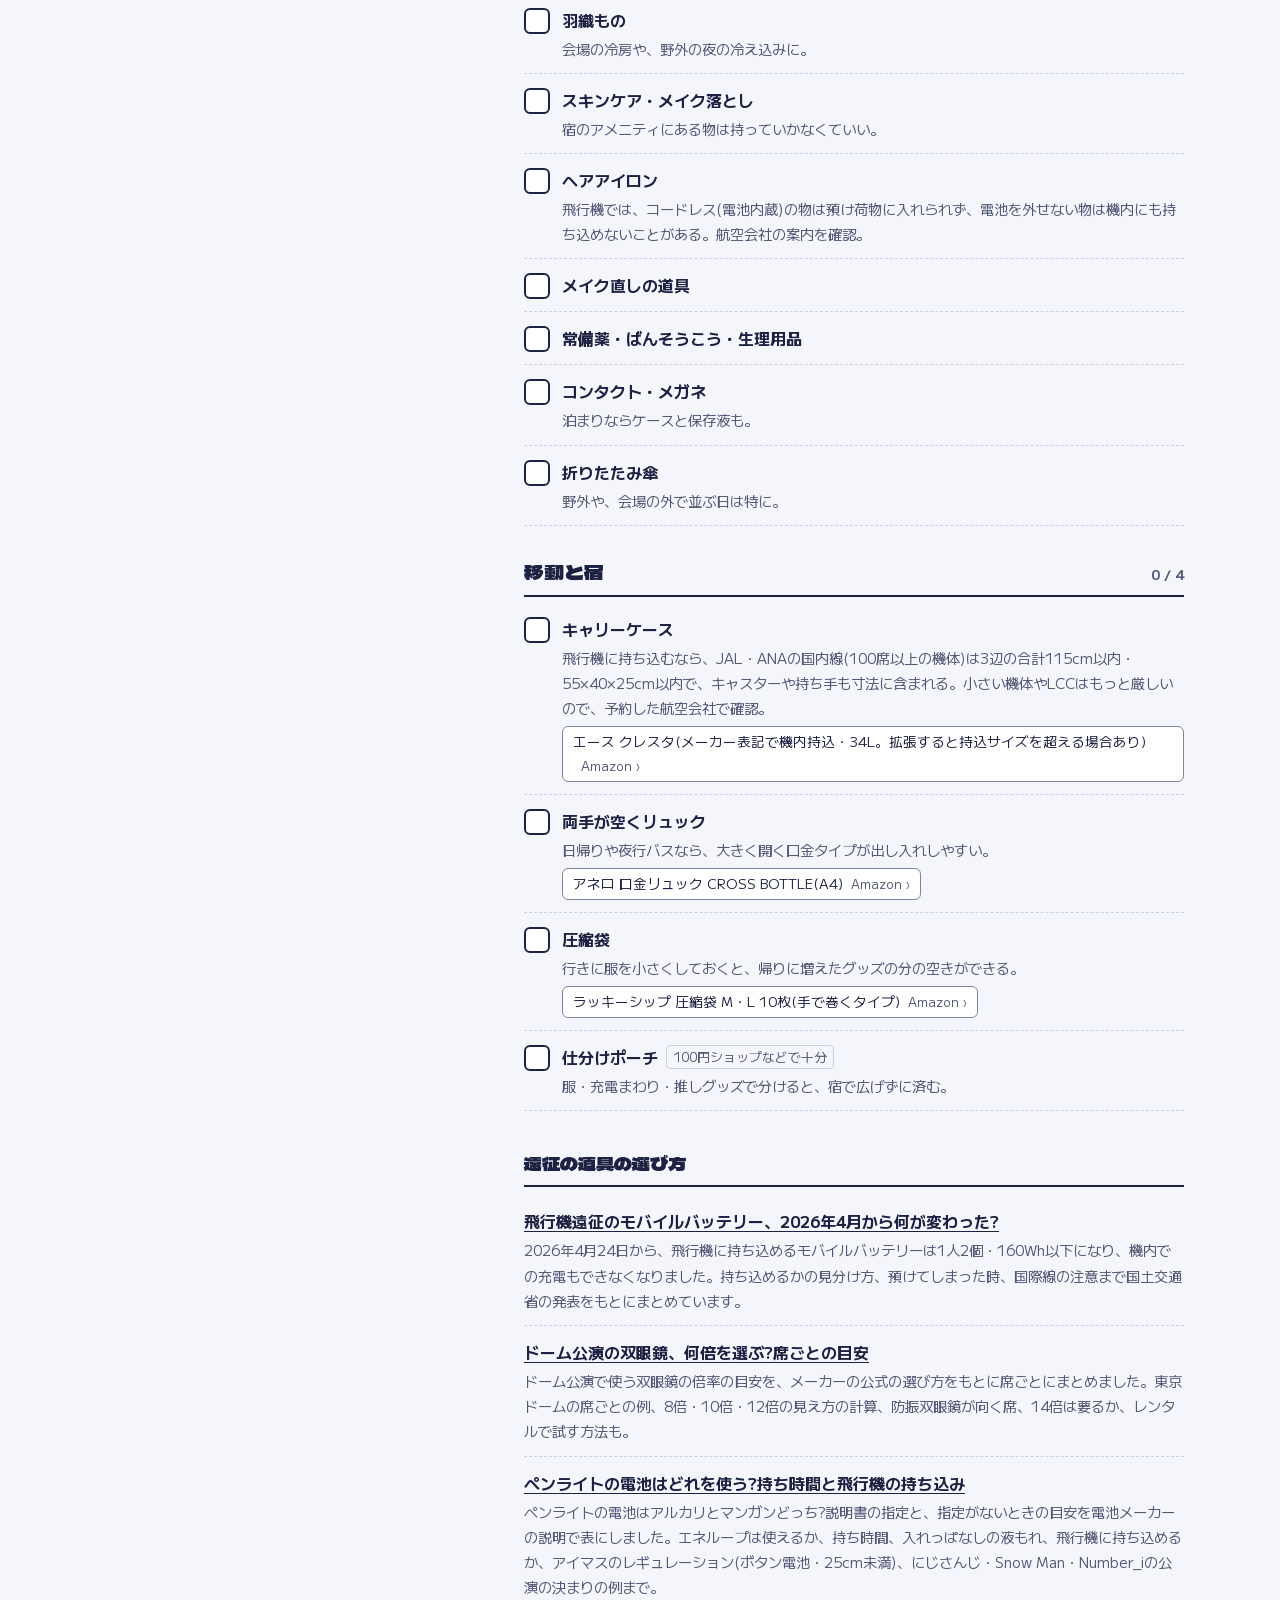
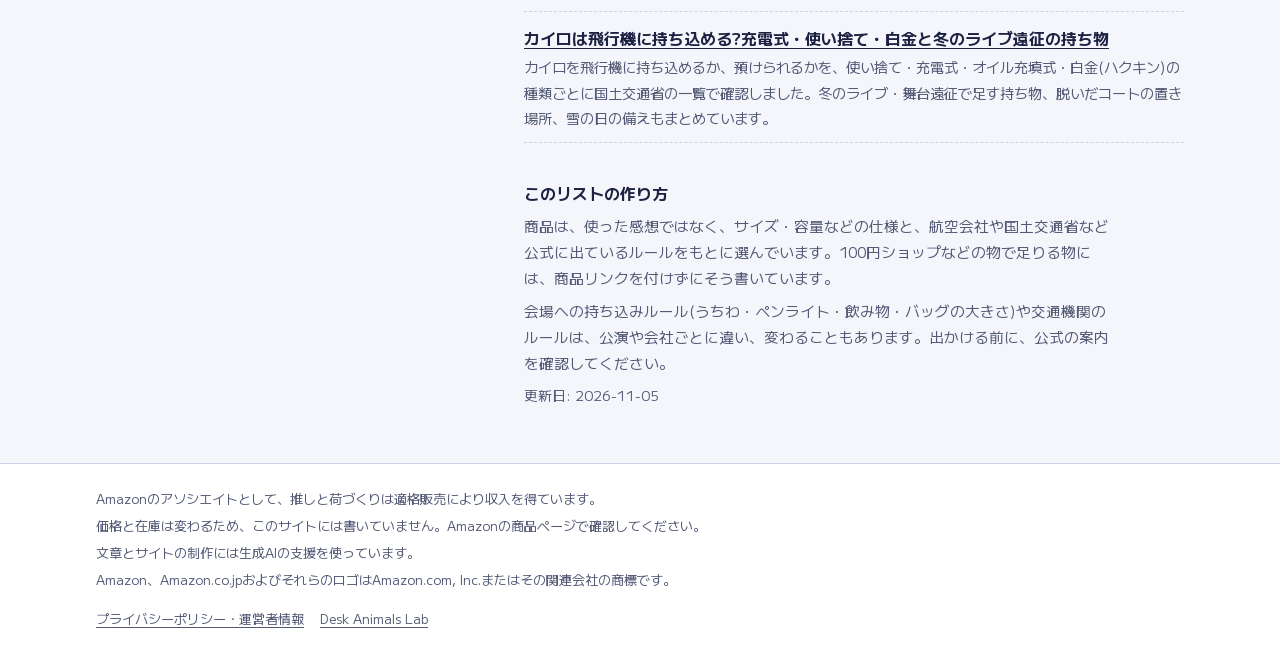
==== commit 220ae86a: "Align kairo and penlight articles with search queries Co-Authored-By: Claude Opus 5.5 <noreply@anthr" ====
--- a/index.html
+++ b/index.html
@@ -22,7 +22,7 @@
 <link rel="preconnect" href="https://fonts.googleapis.com">
 <link rel="preconnect" href="https://fonts.gstatic.com" crossorigin>
 <link href="https://fonts.googleapis.com/css2?family=M+PLUS+2:wght@400..700&display=swap" rel="stylesheet">
-<link href="https://fonts.googleapis.com/css2?family=Dela+Gothic+One&amp;display=swap&amp;text=%20/0123456789%3F%E3%80%81%E3%81%82%E3%81%86%E3%81%88%E3%81%8B%E3%81%8C%E3%81%8F%E3%81%91%E3%81%93%E3%81%94%E3%81%97%E3%81%98%E3%81%9B%E3%81%9C%E3%81%9F%E3%81%A1%E3%81%A3%E3%81%A5%E3%81%A7%E3%81%A8%E3%81%A9%E3%81%AB%E3%81%AE%E3%81%AF%E3%81%B3%E3%81%B6%E3%81%BB%E3%81%BE%E3%81%BF%E3%82%81%E3%82%89%E3%82%8A%E3%82%8B%E3%82%8C%E3%82%8F%E3%82%92%E3%82%93%E3%82%A4%E3%82%A7%E3%82%AB%E3%82%AF%E3%82%B0%E3%82%B1%E3%82%B7%E3%82%B9%E3%82%BA%E3%83%81%E3%83%83%E3%83%86%E3%83%88%E3%83%89%E3%83%90%E3%83%96%E3%83%97%E3%83%9A%E3%83%9D%E3%83%A0%E3%83%A2%E3%83%A9%E3%83%AA%E3%83%AB%E3%83%AD%E3%83%B3%E3%83%BB%E3%83%BC%E4%BA%86%E4%BB%B6%E4%BD%95%E4%BD%BF%E5%80%8B%E5%80%8D%E5%85%85%E5%85%AC%E5%85%B7%E5%86%AC%E5%8B%95%E5%8F%8C%E5%93%81%E5%96%B6%E5%99%A8%E5%A0%B1%E5%A0%B4%E5%A4%89%E5%AD%90%E5%AE%89%E5%AE%8C%E5%AE%BF%E5%B8%AD%E5%B9%B4%E5%BC%8F%E5%BE%81%E6%83%85%E6%8C%81%E6%8E%A8%E6%96%B9%E6%99%82%E6%9B%BF%E6%9C%88%E6%9D%A1%E6%A9%9F%E6%B1%A0%E6%BC%94%E7%89%A9%E7%8F%BE%E7%9B%AE%E7%9C%BC%E7%9D%80%E7%A7%BB%E8%80%85%E8%8D%B7%E8%A1%8C%E8%A6%81%E8%A9%B0%E8%B2%B4%E8%BA%AB%E8%BE%BC%E9%81%8B%E9%81%93%E9%81%A0%E9%81%B8%E9%87%8D%E9%8F%A1%E9%96%93%E9%9B%BB%E9%A0%90%E9%A3%9B" rel="stylesheet">
+<link href="https://fonts.googleapis.com/css2?family=Dela+Gothic+One&amp;display=swap&amp;text=%20/0123456789%3F%E3%80%81%E3%81%82%E3%81%84%E3%81%86%E3%81%88%E3%81%8B%E3%81%8C%E3%81%8F%E3%81%93%E3%81%94%E3%81%97%E3%81%98%E3%81%9B%E3%81%9C%E3%81%9F%E3%81%A1%E3%81%A3%E3%81%A5%E3%81%A6%E3%81%A7%E3%81%A8%E3%81%A9%E3%81%AB%E3%81%AE%E3%81%AF%E3%81%B3%E3%81%B6%E3%81%BB%E3%81%BE%E3%81%BF%E3%82%81%E3%82%89%E3%82%8A%E3%82%8B%E3%82%8C%E3%82%8F%E3%82%92%E3%82%93%E3%82%A4%E3%82%A7%E3%82%AB%E3%82%AF%E3%82%B0%E3%82%B1%E3%82%B7%E3%82%B9%E3%82%BA%E3%83%81%E3%83%83%E3%83%86%E3%83%88%E3%83%89%E3%83%90%E3%83%96%E3%83%97%E3%83%9A%E3%83%9D%E3%83%A0%E3%83%A2%E3%83%A9%E3%83%AA%E3%83%AB%E3%83%AD%E3%83%B3%E3%83%BB%E3%83%BC%E4%BA%86%E4%BB%B6%E4%BD%95%E4%BD%BF%E5%80%8B%E5%80%8D%E5%85%85%E5%85%AC%E5%85%B7%E5%86%AC%E5%8B%95%E5%8F%8C%E5%93%81%E5%96%B6%E5%99%A8%E5%A0%B1%E5%A0%B4%E5%A4%89%E5%AD%90%E5%AE%89%E5%AE%8C%E5%AE%BF%E5%B8%AD%E5%B9%B4%E5%BC%8F%E5%BE%81%E6%83%85%E6%8C%81%E6%8D%A8%E6%8E%A8%E6%96%B9%E6%99%82%E6%9B%BF%E6%9C%88%E6%9D%A1%E6%A9%9F%E6%B1%A0%E6%BC%94%E7%89%A9%E7%8F%BE%E7%99%BD%E7%9B%AE%E7%9C%BC%E7%9D%80%E7%A7%BB%E8%80%85%E8%8D%B7%E8%A1%8C%E8%A6%81%E8%A9%B0%E8%B2%B4%E8%BA%AB%E8%BE%BC%E9%81%8B%E9%81%93%E9%81%A0%E9%81%B8%E9%87%8D%E9%87%91%E9%8F%A1%E9%96%93%E9%9B%BB%E9%A3%9B" rel="stylesheet">
 <link rel="stylesheet" href="style.css?v=ad153b17">
 <script defer src="analytics.js?v=ef79816c"></script>
 <meta name="msvalidate.01" content="C3B134E550B93F37B6F3A722F201D0C9">
@@ -77,8 +77,8 @@
   </div>
   <div class="list" id="list">
     <div class="mini-count" id="mini"><span id="mini-count" aria-hidden="true">0 / 36 詰めた</span><a href="#tag">条件を変える</a></div>
-    <section class="cat" aria-labelledby="h-kichou"><div class="cat-head"><h2 id="h-kichou">チケットと貴重品<span class="vh cat-count-sr"></span></h2><span class="cat-count" aria-hidden="true">0 / 6</span></div><ul class="items"><li class="item"><input type="checkbox" id="c-ticket" data-id="ticket"><div class="item-body"><label for="c-ticket" class="item-name">チケット・会員証</label><p class="note">電子チケットはアプリにログインできて分配も済んでいるかを前日までに確認(画面のスクリーンショットでは入れないことが多い)。紙のチケットは発券済みか、ファンクラブの会員証が要る公演かも確認。</p></div></li><li class="item"><input type="checkbox" id="c-idcard" data-id="idcard"><div class="item-body"><label for="c-idcard" class="item-name">身分証</label><p class="note">本人確認がある公演では必須。顔写真つきかどうかの指定も公式の案内で確認。</p></div></li><li class="item"><input type="checkbox" id="c-wallet" data-id="wallet"><div class="item-body"><label for="c-wallet" class="item-name">財布・交通系ICカード</label><p class="note">物販が現金のみの会場もあるので、現金も少し。</p></div></li><li class="item"><input type="checkbox" id="c-phone" data-id="phone"><div class="item-body"><label for="c-phone" class="item-name">スマートフォン</label></div></li><li class="item" data-move="train plane bus"><input type="checkbox" id="c-transit" data-id="transit"><div class="item-body"><label for="c-transit" class="item-name">新幹線・飛行機・バスの予約画面</label><p class="note">電波が弱い駅に備えて、スクリーンショットを残しておく。</p></div></li><li class="item" data-days="1 2"><input type="checkbox" id="c-hotel" data-id="hotel"><div class="item-body"><label for="c-hotel" class="item-name">宿の予約画面</label><p class="note">チェックインの時刻と、荷物を先に預けられるかも見ておく。</p></div></li></ul></section><section class="cat" aria-labelledby="h-genba"><div class="cat-head"><h2 id="h-genba">現場で使う物<span class="vh cat-count-sr"></span></h2><span class="cat-count" aria-hidden="true">0 / 9</span></div><ul class="items"><li class="item"><input type="checkbox" id="c-smallbag" data-id="smallbag"><div class="item-body"><label for="c-smallbag" class="item-name">会場に持っていく小さいバッグ</label><p class="note">大きな荷物は持ち込めない会場が多く、ロッカーも埋まりやすい。キャリーや大きいバッグは宿や駅のロッカーに先に預けて、会場には小さいバッグで向かう。</p></div></li><li class="item" data-scene="live stage"><input type="checkbox" id="c-binoculars" data-id="binoculars"><div class="item-body"><label for="c-binoculars" class="item-name">双眼鏡</label><p class="note">アリーナ席なら8倍、スタンドの下の方なら10倍、上の方なら12倍がメーカーの目安。倍率が高いほど手ぶれが目立つので、12倍以上なら手ぶれを抑える防振タイプが候補。防振タイプは乾電池で動く物が多いので、予備の電池も。</p><p class="note more"><a href="dome-sougankyo/">詳しく: ドーム公演の双眼鏡、何倍を選ぶ?席ごとの目安</a></p><ul class="products" aria-label="双眼鏡の例(Amazon)"><li><a href="https://www.amazon.co.jp/dp/B085WGKHY2?tag=tinywonders-22" target="_blank" rel="sponsored noopener" data-item="binoculars" data-asin="B085WGKHY2">ビクセン 8×21(8倍・小型)アリーナ席向け<span class="vh">をAmazonで見る(新しいタブで開きます)</span></a></li><li><a href="https://www.amazon.co.jp/dp/B0G2LCTJWQ?tag=tinywonders-22" target="_blank" rel="sponsored noopener" data-item="binoculars" data-asin="B0G2LCTJWQ">ビクセン アリーナH+ 10×21WP(10倍)スタンド下段向け<span class="vh">をAmazonで見る(新しいタブで開きます)</span></a></li><li><a href="https://www.amazon.co.jp/dp/B0DM1QFCFB?tag=tinywonders-22" target="_blank" rel="sponsored noopener" data-item="binoculars" data-asin="B0DM1QFCFB">ケンコー VC Smart 12×21(12倍・防振)スタンド上段向け<span class="vh">をAmazonで見る(新しいタブで開きます)</span></a></li></ul></div></li><li class="item" data-scene="live"><input type="checkbox" id="c-penlight" data-id="penlight"><div class="item-body"><label for="c-penlight" class="item-name">ペンライト</label><p class="note">公式の物しか使えない公演もあるので、ルールを確認。</p></div></li><li class="item" data-scene="live"><input type="checkbox" id="c-battery" data-id="battery"><div class="item-body"><label for="c-battery" class="item-name">ペンライトの予備電池</label><p class="note">単4形が多い。機種によっては充電池が使えないので、説明書の指定を確認。</p><p class="note more"><a href="penlight-denchi/">詳しく: ペンライトの電池はどれを使う?持ち時間と飛行機の持ち込み</a></p><ul class="products" aria-label="ペンライトの予備電池の例(Amazon)"><li><a href="https://www.amazon.co.jp/dp/B0016JYKFK?tag=tinywonders-22" target="_blank" rel="sponsored noopener" data-item="battery" data-asin="B0016JYKFK">エボルタ 単4形 12本<span class="vh">をAmazonで見る(新しいタブで開きます)</span></a></li></ul></div></li><li class="item" data-scene="live"><input type="checkbox" id="c-uchiwa" data-id="uchiwa"><div class="item-body"><label for="c-uchiwa" class="item-name">うちわとうちわケース</label><p class="note">持ち込みやサイズのルールは公演ごとに違う。折れないようケースかカバーに入れて運ぶ。うちわの大きさとケースの対応サイズも確認。</p><p class="note more">自分で作るなら(無料・別サイト): <a href="https://uuhai0625.github.io/uchiwa-moji-maker/" target="_blank" rel="noopener">うちわ文字メーカー<span class="vh">(新しいタブで開きます)</span></a></p><ul class="products" aria-label="うちわとうちわケースの例(Amazon)"><li><a href="https://www.amazon.co.jp/dp/B0CXXFJS57?tag=tinywonders-22" target="_blank" rel="sponsored noopener" data-item="uchiwa" data-asin="B0CXXFJS57">不二貿易 うちわケース(幅35×高さ36cm)<span class="vh">をAmazonで見る(新しいタブで開きます)</span></a></li><li><a href="https://www.amazon.co.jp/dp/B0925H5D5S?tag=tinywonders-22" target="_blank" rel="sponsored noopener" data-item="uchiwa" data-asin="B0925H5D5S">ジャンボうちわ用 透明カバー 2個<span class="vh">をAmazonで見る(新しいタブで開きます)</span></a></li></ul></div></li><li class="item" data-scene="live"><input type="checkbox" id="c-towel" data-id="towel"><div class="item-body"><label for="c-towel" class="item-name">タオル</label></div></li><li class="item" data-scene="live"><input type="checkbox" id="c-cushion" data-id="cushion"><div class="item-body"><label for="c-cushion" class="item-name">観戦用クッション</label><p class="note">スタジアムや野外の席、待ち時間が長い日に。折りたためる物なら荷物になりにくい。</p><ul class="products" aria-label="観戦用クッションの例(Amazon)"><li><a href="https://www.amazon.co.jp/dp/B083Y2HGFQ?tag=tinywonders-22" target="_blank" rel="sponsored noopener" data-item="cushion" data-asin="B083Y2HGFQ">エピオス 観戦用クッション(収納時 約12×14×4cm)<span class="vh">をAmazonで見る(新しいタブで開きます)</span></a></li></ul></div></li><li class="item"><input type="checkbox" id="c-drink" data-id="drink"><div class="item-body"><label for="c-drink" class="item-name">飲み物</label><p class="note">会場に持ち込める容器は公式の案内で確認。</p></div></li><li class="item"><input type="checkbox" id="c-plasticbag" data-id="plasticbag"><div class="item-body"><label for="c-plasticbag" class="item-name">ビニール袋</label><span class="cheap">100円ショップなどで十分</span><p class="note">ゴミ入れと雨よけに。</p></div></li><li class="item" data-season="winter"><input type="checkbox" id="c-coatbag" data-id="coatbag"><div class="item-body"><label for="c-coatbag" class="item-name">脱いだコートを入れる袋</label><span class="cheap">100円ショップなどで十分</span><p class="note">クロークがない会場では、脱いだコートは自分の席の範囲に置くことになる。大きめの袋に丸めて入れると、足元やひざの上にまとめやすい。</p></div></li></ul></section><section class="cat" aria-labelledby="h-oshi"><div class="cat-head"><h2 id="h-oshi">推しグッズ<span class="vh cat-count-sr"></span></h2><span class="cat-count" aria-hidden="true">0 / 5</span></div><ul class="items"><li class="item" data-scene="live event"><input type="checkbox" id="c-itabag" data-id="itabag"><div class="item-body"><label for="c-itabag" class="item-name">痛バッグ</label><p class="note">満員電車や会場の通路では、窓を閉じられるタイプだと気をつかわずに済む。</p><p class="note more">自分で作るなら(無料・別サイト): <a href="https://uuhai0625.github.io/itaba-simulator/" target="_blank" rel="noopener">痛バの缶バッジ何個入る?計算<span class="vh">(新しいタブで開きます)</span></a></p><ul class="products" aria-label="痛バッグの例(Amazon)"><li><a href="https://www.amazon.co.jp/dp/B0CMP7P2BP?tag=tinywonders-22" target="_blank" rel="sponsored noopener" data-item="itabag" data-asin="B0CMP7P2BP">ハルジオ 痛バッグ 小さめ 2WAY(隠せる)<span class="vh">をAmazonで見る(新しいタブで開きます)</span></a></li><li><a href="https://www.amazon.co.jp/dp/B0BNNCP8WB?tag=tinywonders-22" target="_blank" rel="sponsored noopener" data-item="itabag" data-asin="B0BNNCP8WB">エレコム 推しごとバッグ リュック Mサイズ<span class="vh">をAmazonで見る(新しいタブで開きます)</span></a></li></ul></div></li><li class="item" data-scene="live event"><input type="checkbox" id="c-badgecover" data-id="badgecover"><div class="item-body"><label for="c-badgecover" class="item-name">缶バッジカバー</label><p class="note">缶バッジ同士がこすれて傷つくのを防ぐ。57mmと75mmでサイズが違うので注意。</p><ul class="products" aria-label="缶バッジカバーの例(Amazon)"><li><a href="https://www.amazon.co.jp/dp/B0BRTZFHLC?tag=tinywonders-22" target="_blank" rel="sponsored noopener" data-item="badgecover" data-asin="B0BRTZFHLC">Oaec 缶バッジカバー 57mm用 40枚<span class="vh">をAmazonで見る(新しいタブで開きます)</span></a></li><li><a href="https://www.amazon.co.jp/dp/B0B15FP99F?tag=tinywonders-22" target="_blank" rel="sponsored noopener" data-item="badgecover" data-asin="B0B15FP99F">Oaec 缶バッジカバー 75mm用 20枚<span class="vh">をAmazonで見る(新しいタブで開きます)</span></a></li></ul></div></li><li class="item"><input type="checkbox" id="c-acsta" data-id="acsta"><div class="item-body"><label for="c-acsta" class="item-name">アクスタとアクスタケース</label><p class="note">遠征先で写真を撮るなら。台座ごと入るケースだと、なくしにくい。</p><ul class="products" aria-label="アクスタとアクスタケースの例(Amazon)"><li><a href="https://www.amazon.co.jp/dp/B0DCBZ7HJW?tag=tinywonders-22" target="_blank" rel="sponsored noopener" data-item="acsta" data-asin="B0DCBZ7HJW">アクスタケース A6・最大20個<span class="vh">をAmazonで見る(新しいタブで開きます)</span></a></li></ul></div></li><li class="item" data-scene="event live"><input type="checkbox" id="c-trade" data-id="trade"><div class="item-body"><label for="c-trade" class="item-name">交換用のグッズとジップ袋</label><span class="cheap">100円ショップなどで十分</span><p class="note">交換する分を袋で分けておくと、その場で出しやすい。</p><p class="note more">自分で作るなら(無料・別サイト): <a href="https://uuhai0625.github.io/oshikatsu-meishi/" target="_blank" rel="noopener">推し活名刺メーカー<span class="vh">(新しいタブで開きます)</span></a>、<a href="https://uuhai0625.github.io/toreca-template/" target="_blank" rel="noopener">トレカテンプレートメーカー<span class="vh">(新しいタブで開きます)</span></a></p></div></li><li class="item"><input type="checkbox" id="c-ecobag" data-id="ecobag"><div class="item-body"><label for="c-ecobag" class="item-name">折りたたみのエコバッグ</label><span class="cheap">100円ショップなどで十分</span><p class="note">物販で荷物が増えたときに。</p></div></li></ul></section><section class="cat" aria-labelledby="h-denki"><div class="cat-head"><h2 id="h-denki">充電と電子機器<span class="vh cat-count-sr"></span></h2><span class="cat-count" aria-hidden="true">0 / 3</span></div><ul class="items"><li class="item"><input type="checkbox" id="c-powerbank" data-id="powerbank"><div class="item-body"><label for="c-powerbank" class="item-name">モバイルバッテリー</label><p class="note">電子チケット・地図・写真で、スマホの電池は思ったより減る。</p><p class="note more"><a href="hikouki-mobile-battery/">詳しく: 飛行機遠征のモバイルバッテリー、2026年4月から何が変わった?</a></p><ul class="products" aria-label="モバイルバッテリーの例(Amazon)"><li><a href="https://www.amazon.co.jp/dp/B0CHVZHLZ1?tag=tinywonders-22" target="_blank" rel="sponsored noopener" data-item="powerbank" data-asin="B0CHVZHLZ1">CIO SMARTCOBY Pro SLIM(10000mAh・35W・USBが3つ)<span class="vh">をAmazonで見る(新しいタブで開きます)</span></a></li><li><a href="https://www.amazon.co.jp/dp/B0GPDBS299?tag=tinywonders-22" target="_blank" rel="sponsored noopener" data-item="powerbank" data-asin="B0GPDBS299">エレコム 半固体電池(10000mAh・35W・メーカーは燃えにくい設計としている)<span class="vh">をAmazonで見る(新しいタブで開きます)</span></a></li></ul></div></li><li class="item" data-move="plane"><input type="checkbox" id="c-powerbank-plane" data-id="powerbank-plane"><div class="item-body"><label for="c-powerbank-plane" class="item-name">飛行機の日のモバイルバッテリー</label><p class="note">預け荷物には入れられない。国土交通省が2026年4月24日から適用したルールで、機内に持ち込めるのは160Wh以下を2個まで、機内でバッテリーを充電することも、バッテリーからスマホを充電することもできない。端子はテープか袋で保護し、航空会社の案内どおり収納棚ではなく手元に置く。</p><p class="note more"><a href="hikouki-mobile-battery/">詳しく: 飛行機遠征のモバイルバッテリー、2026年4月から何が変わった?</a></p></div></li><li class="item"><input type="checkbox" id="c-cable" data-id="cable"><div class="item-body"><label for="c-cable" class="item-name">充電ケーブル</label></div></li><li class="item" data-days="1 2"><input type="checkbox" id="c-charger" data-id="charger"><div class="item-body"><label for="c-charger" class="item-name">充電器(ACアダプター)</label><p class="note">宿でスマホとバッテリーを同時に充電するなら、差し込み口が2つある物が便利。</p></div></li></ul></section><section class="cat" aria-labelledby="h-mijitaku"><div class="cat-head"><h2 id="h-mijitaku">着替えと身じたく<span class="vh cat-count-sr"></span></h2><span class="cat-count" aria-hidden="true">0 / 9</span></div><ul class="items"><li class="item" data-days="1 2"><input type="checkbox" id="c-clothes" data-id="clothes"><div class="item-body"><label for="c-clothes" class="item-name">着替え(泊まる日数分)</label></div></li><li class="item" data-days="2"><input type="checkbox" id="c-laundry" data-id="laundry"><div class="item-body"><label for="c-laundry" class="item-name">洗濯の道具</label><span class="cheap">100円ショップなどで十分</span><p class="note">2泊以上なら、宿のコインランドリーで洗う前提にすると着替えを減らせる。洗濯ネットと小分けの洗剤、小銭を。</p></div></li><li class="item" data-days="1 2"><input type="checkbox" id="c-sleepwear" data-id="sleepwear"><div class="item-body"><label for="c-sleepwear" class="item-name">部屋着</label><p class="note">宿にあるかどうかを予約画面で確認。</p></div></li><li class="item" data-season="other"><input type="checkbox" id="c-outer" data-id="outer"><div class="item-body"><label for="c-outer" class="item-name">羽織もの</label><p class="note">会場の冷房や、野外の夜の冷え込みに。</p></div></li><li class="item" data-season="winter"><input type="checkbox" id="c-kairo" data-id="kairo"><div class="item-body"><label for="c-kairo" class="item-name">使い捨てカイロ</label><span class="cheap">100円ショップなどで十分</span><p class="note">物販や入場の列で外に並ぶ時間に。飛行機では、オイル充填式のカイロと白金(ハクキン)カイロは、機内にも預け荷物にも入れられない(国土交通省の一覧)。充電式カイロは預けずに手荷物へ。</p><p class="note more"><a href="fuyu-ensei/">詳しく: 充電式カイロは飛行機に預けられる?冬のライブ遠征の持ち物</a></p></div></li><li class="item" data-season="winter"><input type="checkbox" id="c-gloves" data-id="gloves"><div class="item-body"><label for="c-gloves" class="item-name">手袋・マフラー・帽子</label><span class="cheap">100円ショップなどで十分</span><p class="note">電子チケットを出す場面が多いなら、手袋はスマホを操作できる物が便利。</p></div></li><li class="item" data-season="winter"><input type="checkbox" id="c-lipcare" data-id="lipcare"><div class="item-body"><label for="c-lipcare" class="item-name">リップクリーム・ハンドクリーム</label><span class="cheap">100円ショップなどで十分</span><p class="note">空気が乾く時期に。</p></div></li><li class="item" data-season="winter"><input type="checkbox" id="c-shoes" data-id="shoes"><div class="item-body"><label for="c-shoes" class="item-name">滑りにくい靴</label><p class="note">雪や凍った道がありそうな場所への遠征なら。長く並んだり歩いたりするので、履き慣れた物を。</p></div></li><li class="item" data-days="1 2"><input type="checkbox" id="c-skincare" data-id="skincare"><div class="item-body"><label for="c-skincare" class="item-name">スキンケア・メイク落とし</label><p class="note">宿のアメニティにある物は持っていかなくていい。</p></div></li><li class="item" data-days="1 2"><input type="checkbox" id="c-hairiron" data-id="hairiron"><div class="item-body"><label for="c-hairiron" class="item-name">ヘアアイロン</label><p class="note">飛行機では、コードレス(電池内蔵)の物は預け荷物に入れられず、電池を外せない物は機内にも持ち込めないことがある。航空会社の案内を確認。</p></div></li><li class="item"><input type="checkbox" id="c-makeup" data-id="makeup"><div class="item-body"><label for="c-makeup" class="item-name">メイク直しの道具</label></div></li><li class="item"><input type="checkbox" id="c-medicine" data-id="medicine"><div class="item-body"><label for="c-medicine" class="item-name">常備薬・ばんそうこう・生理用品</label></div></li><li class="item"><input type="checkbox" id="c-contacts" data-id="contacts"><div class="item-body"><label for="c-contacts" class="item-name">コンタクト・メガネ</label><p class="note">泊まりならケースと保存液も。</p></div></li><li class="item"><input type="checkbox" id="c-umbrella" data-id="umbrella"><div class="item-body"><label for="c-umbrella" class="item-name">折りたたみ傘</label><p class="note">野外や、会場の外で並ぶ日は特に。</p></div></li></ul></section><section class="cat" aria-labelledby="h-idou"><div class="cat-head"><h2 id="h-idou">移動と宿<span class="vh cat-count-sr"></span></h2><span class="cat-count" aria-hidden="true">0 / 4</span></div><ul class="items"><li class="item" data-days="1 2" data-move="train plane car"><input type="checkbox" id="c-suitcase" data-id="suitcase"><div class="item-body"><label for="c-suitcase" class="item-name">キャリーケース</label><p class="note">飛行機に持ち込むなら、JAL・ANAの国内線(100席以上の機体)は3辺の合計115cm以内・55×40×25cm以内で、キャスターや持ち手も寸法に含まれる。小さい機体やLCCはもっと厳しいので、予約した航空会社で確認。</p><ul class="products" aria-label="キャリーケースの例(Amazon)"><li><a href="https://www.amazon.co.jp/dp/B07NSF1PY9?tag=tinywonders-22" target="_blank" rel="sponsored noopener" data-item="suitcase" data-asin="B07NSF1PY9">エース クレスタ(メーカー表記で機内持込・34L。拡張すると持込サイズを超える場合あり)<span class="vh">をAmazonで見る(新しいタブで開きます)</span></a></li></ul></div></li><li class="item" data-move="plane"><input type="checkbox" id="c-carryon-plane" data-id="carryon-plane"><div class="item-body"><label for="c-carryon-plane" class="item-name">飛行機に持ち込むバッグの数</label><p class="note">JAL・ANAの国内線は、手荷物1個と身の回り品1個の合計2個・合計10kgまで。キャリー+痛バ+リュックの3つ持ちなら、1つをキャリーにしまう。身の回り品は前の座席の下に入る大きさまでと決めている航空会社があるので、大きい痛バやリュックは予約した航空会社のサイズを確認。</p></div></li><li class="item"><input type="checkbox" id="c-backpack" data-id="backpack"><div class="item-body"><label for="c-backpack" class="item-name">両手が空くリュック</label><p class="note">日帰りや夜行バスなら、大きく開く口金タイプが出し入れしやすい。</p><ul class="products" aria-label="両手が空くリュックの例(Amazon)"><li><a href="https://www.amazon.co.jp/dp/B0BNHHQ7DS?tag=tinywonders-22" target="_blank" rel="sponsored noopener" data-item="backpack" data-asin="B0BNHHQ7DS">アネロ 口金リュック CROSS BOTTLE(A4)<span class="vh">をAmazonで見る(新しいタブで開きます)</span></a></li></ul></div></li><li class="item" data-days="1 2" data-move="bus"><input type="checkbox" id="c-boston" data-id="boston"><div class="item-body"><label for="c-boston" class="item-name">ボストンバッグ</label><p class="note">夜行バスはトランクに預ける大きさに制限がある会社も。キャリーの持ち手に通せる物だと、乗り継ぎで楽。</p><ul class="products" aria-label="ボストンバッグの例(Amazon)"><li><a href="https://www.amazon.co.jp/dp/B0GYQWW97X?tag=tinywonders-22" target="_blank" rel="sponsored noopener" data-item="boston" data-asin="B0GYQWW97X">maytopia ボストン(35L・キャリーオン用ベルト)<span class="vh">をAmazonで見る(新しいタブで開きます)</span></a></li></ul></div></li><li class="item" data-move="bus"><input type="checkbox" id="c-busset" data-id="busset"><div class="item-body"><label for="c-busset" class="item-name">ブランケット・ネックピロー・アイマスク</label><span class="cheap">100円ショップなどで十分</span><p class="note">夜行バスで眠るための3点。手持ちの物で足りる。</p></div></li><li class="item" data-days="1 2"><input type="checkbox" id="c-compress" data-id="compress"><div class="item-body"><label for="c-compress" class="item-name">圧縮袋</label><p class="note">行きに服を小さくしておくと、帰りに増えたグッズの分の空きができる。</p><ul class="products" aria-label="圧縮袋の例(Amazon)"><li><a href="https://www.amazon.co.jp/dp/B00J89GKBC?tag=tinywonders-22" target="_blank" rel="sponsored noopener" data-item="compress" data-asin="B00J89GKBC">ラッキーシップ 圧縮袋 M・L 10枚(手で巻くタイプ)<span class="vh">をAmazonで見る(新しいタブで開きます)</span></a></li></ul></div></li><li class="item" data-days="1 2"><input type="checkbox" id="c-pouch" data-id="pouch"><div class="item-body"><label for="c-pouch" class="item-name">仕分けポーチ</label><span class="cheap">100円ショップなどで十分</span><p class="note">服・充電まわり・推しグッズで分けると、宿で広げずに済む。</p></div></li></ul></section>
-    <section class="reading" aria-labelledby="h-reading"><h2 id="h-reading">遠征の道具の選び方</h2><ul><li><a href="hikouki-mobile-battery/">飛行機遠征のモバイルバッテリー、2026年4月から何が変わった?</a><p>2026年4月24日から、飛行機に持ち込めるモバイルバッテリーは1人2個・160Wh以下になり、機内での充電もできなくなりました。持ち込めるかの見分け方、預けてしまった時、国際線の注意まで国土交通省の発表をもとにまとめています。</p></li><li><a href="dome-sougankyo/">ドーム公演の双眼鏡、何倍を選ぶ?席ごとの目安</a><p>ドーム公演で使う双眼鏡の倍率の目安を、メーカーの公式の選び方をもとに席ごとにまとめました。東京ドームの席ごとの例、8倍・10倍・12倍の見え方の計算、防振双眼鏡が向く席、14倍は要るか、レンタルで試す方法も。</p></li><li><a href="penlight-denchi/">ペンライトの電池はどれを使う?持ち時間と飛行機の持ち込み</a><p>ペンライトの電池の選び方と、アイマスのペンライトのレギュレーション(ボタン電池・25cm未満)を公式の説明をもとにまとめました。アルカリとマンガンの違い、エネループは使えるか、持ち時間、入れっぱなしの液もれ、飛行機に持ち込めるか、にじさんじ・Snow Man・Number_iの公演の決まりの例まで。</p></li><li><a href="fuyu-ensei/">充電式カイロは飛行機に預けられる?冬のライブ遠征の持ち物</a><p>充電式カイロ・使い捨てカイロ・白金カイロを飛行機に持ち込めるかを国土交通省の一覧で確認し、冬のライブ・舞台遠征で足す持ち物と、脱いだコートの置き場所、スタンディング公演の注意、雪の日の備えをまとめました。</p></li></ul></section>
+    <section class="cat" aria-labelledby="h-kichou"><div class="cat-head"><h2 id="h-kichou">チケットと貴重品<span class="vh cat-count-sr"></span></h2><span class="cat-count" aria-hidden="true">0 / 6</span></div><ul class="items"><li class="item"><input type="checkbox" id="c-ticket" data-id="ticket"><div class="item-body"><label for="c-ticket" class="item-name">チケット・会員証</label><p class="note">電子チケットはアプリにログインできて分配も済んでいるかを前日までに確認(画面のスクリーンショットでは入れないことが多い)。紙のチケットは発券済みか、ファンクラブの会員証が要る公演かも確認。</p></div></li><li class="item"><input type="checkbox" id="c-idcard" data-id="idcard"><div class="item-body"><label for="c-idcard" class="item-name">身分証</label><p class="note">本人確認がある公演では必須。顔写真つきかどうかの指定も公式の案内で確認。</p></div></li><li class="item"><input type="checkbox" id="c-wallet" data-id="wallet"><div class="item-body"><label for="c-wallet" class="item-name">財布・交通系ICカード</label><p class="note">物販が現金のみの会場もあるので、現金も少し。</p></div></li><li class="item"><input type="checkbox" id="c-phone" data-id="phone"><div class="item-body"><label for="c-phone" class="item-name">スマートフォン</label></div></li><li class="item" data-move="train plane bus"><input type="checkbox" id="c-transit" data-id="transit"><div class="item-body"><label for="c-transit" class="item-name">新幹線・飛行機・バスの予約画面</label><p class="note">電波が弱い駅に備えて、スクリーンショットを残しておく。</p></div></li><li class="item" data-days="1 2"><input type="checkbox" id="c-hotel" data-id="hotel"><div class="item-body"><label for="c-hotel" class="item-name">宿の予約画面</label><p class="note">チェックインの時刻と、荷物を先に預けられるかも見ておく。</p></div></li></ul></section><section class="cat" aria-labelledby="h-genba"><div class="cat-head"><h2 id="h-genba">現場で使う物<span class="vh cat-count-sr"></span></h2><span class="cat-count" aria-hidden="true">0 / 9</span></div><ul class="items"><li class="item"><input type="checkbox" id="c-smallbag" data-id="smallbag"><div class="item-body"><label for="c-smallbag" class="item-name">会場に持っていく小さいバッグ</label><p class="note">大きな荷物は持ち込めない会場が多く、ロッカーも埋まりやすい。キャリーや大きいバッグは宿や駅のロッカーに先に預けて、会場には小さいバッグで向かう。</p></div></li><li class="item" data-scene="live stage"><input type="checkbox" id="c-binoculars" data-id="binoculars"><div class="item-body"><label for="c-binoculars" class="item-name">双眼鏡</label><p class="note">アリーナ席なら8倍、スタンドの下の方なら10倍、上の方なら12倍がメーカーの目安。倍率が高いほど手ぶれが目立つので、12倍以上なら手ぶれを抑える防振タイプが候補。防振タイプは乾電池で動く物が多いので、予備の電池も。</p><p class="note more"><a href="dome-sougankyo/">詳しく: ドーム公演の双眼鏡、何倍を選ぶ?席ごとの目安</a></p><ul class="products" aria-label="双眼鏡の例(Amazon)"><li><a href="https://www.amazon.co.jp/dp/B085WGKHY2?tag=tinywonders-22" target="_blank" rel="sponsored noopener" data-item="binoculars" data-asin="B085WGKHY2">ビクセン 8×21(8倍・小型)アリーナ席向け<span class="vh">をAmazonで見る(新しいタブで開きます)</span></a></li><li><a href="https://www.amazon.co.jp/dp/B0G2LCTJWQ?tag=tinywonders-22" target="_blank" rel="sponsored noopener" data-item="binoculars" data-asin="B0G2LCTJWQ">ビクセン アリーナH+ 10×21WP(10倍)スタンド下段向け<span class="vh">をAmazonで見る(新しいタブで開きます)</span></a></li><li><a href="https://www.amazon.co.jp/dp/B0DM1QFCFB?tag=tinywonders-22" target="_blank" rel="sponsored noopener" data-item="binoculars" data-asin="B0DM1QFCFB">ケンコー VC Smart 12×21(12倍・防振)スタンド上段向け<span class="vh">をAmazonで見る(新しいタブで開きます)</span></a></li></ul></div></li><li class="item" data-scene="live"><input type="checkbox" id="c-penlight" data-id="penlight"><div class="item-body"><label for="c-penlight" class="item-name">ペンライト</label><p class="note">公式の物しか使えない公演もあるので、ルールを確認。</p></div></li><li class="item" data-scene="live"><input type="checkbox" id="c-battery" data-id="battery"><div class="item-body"><label for="c-battery" class="item-name">ペンライトの予備電池</label><p class="note">単4形が多い。機種によっては充電池が使えないので、説明書の指定を確認。</p><p class="note more"><a href="penlight-denchi/">詳しく: ペンライトの電池はどれを使う?持ち時間と飛行機の持ち込み</a></p><ul class="products" aria-label="ペンライトの予備電池の例(Amazon)"><li><a href="https://www.amazon.co.jp/dp/B0016JYKFK?tag=tinywonders-22" target="_blank" rel="sponsored noopener" data-item="battery" data-asin="B0016JYKFK">エボルタ 単4形 12本<span class="vh">をAmazonで見る(新しいタブで開きます)</span></a></li></ul></div></li><li class="item" data-scene="live"><input type="checkbox" id="c-uchiwa" data-id="uchiwa"><div class="item-body"><label for="c-uchiwa" class="item-name">うちわとうちわケース</label><p class="note">持ち込みやサイズのルールは公演ごとに違う。折れないようケースかカバーに入れて運ぶ。うちわの大きさとケースの対応サイズも確認。</p><p class="note more">自分で作るなら(無料・別サイト): <a href="https://uuhai0625.github.io/uchiwa-moji-maker/" target="_blank" rel="noopener">うちわ文字メーカー<span class="vh">(新しいタブで開きます)</span></a></p><ul class="products" aria-label="うちわとうちわケースの例(Amazon)"><li><a href="https://www.amazon.co.jp/dp/B0CXXFJS57?tag=tinywonders-22" target="_blank" rel="sponsored noopener" data-item="uchiwa" data-asin="B0CXXFJS57">不二貿易 うちわケース(幅35×高さ36cm)<span class="vh">をAmazonで見る(新しいタブで開きます)</span></a></li><li><a href="https://www.amazon.co.jp/dp/B0925H5D5S?tag=tinywonders-22" target="_blank" rel="sponsored noopener" data-item="uchiwa" data-asin="B0925H5D5S">ジャンボうちわ用 透明カバー 2個<span class="vh">をAmazonで見る(新しいタブで開きます)</span></a></li></ul></div></li><li class="item" data-scene="live"><input type="checkbox" id="c-towel" data-id="towel"><div class="item-body"><label for="c-towel" class="item-name">タオル</label></div></li><li class="item" data-scene="live"><input type="checkbox" id="c-cushion" data-id="cushion"><div class="item-body"><label for="c-cushion" class="item-name">観戦用クッション</label><p class="note">スタジアムや野外の席、待ち時間が長い日に。折りたためる物なら荷物になりにくい。</p><ul class="products" aria-label="観戦用クッションの例(Amazon)"><li><a href="https://www.amazon.co.jp/dp/B083Y2HGFQ?tag=tinywonders-22" target="_blank" rel="sponsored noopener" data-item="cushion" data-asin="B083Y2HGFQ">エピオス 観戦用クッション(収納時 約12×14×4cm)<span class="vh">をAmazonで見る(新しいタブで開きます)</span></a></li></ul></div></li><li class="item"><input type="checkbox" id="c-drink" data-id="drink"><div class="item-body"><label for="c-drink" class="item-name">飲み物</label><p class="note">会場に持ち込める容器は公式の案内で確認。</p></div></li><li class="item"><input type="checkbox" id="c-plasticbag" data-id="plasticbag"><div class="item-body"><label for="c-plasticbag" class="item-name">ビニール袋</label><span class="cheap">100円ショップなどで十分</span><p class="note">ゴミ入れと雨よけに。</p></div></li><li class="item" data-season="winter"><input type="checkbox" id="c-coatbag" data-id="coatbag"><div class="item-body"><label for="c-coatbag" class="item-name">脱いだコートを入れる袋</label><span class="cheap">100円ショップなどで十分</span><p class="note">クロークがない会場では、脱いだコートは自分の席の範囲に置くことになる。大きめの袋に丸めて入れると、足元やひざの上にまとめやすい。</p></div></li></ul></section><section class="cat" aria-labelledby="h-oshi"><div class="cat-head"><h2 id="h-oshi">推しグッズ<span class="vh cat-count-sr"></span></h2><span class="cat-count" aria-hidden="true">0 / 5</span></div><ul class="items"><li class="item" data-scene="live event"><input type="checkbox" id="c-itabag" data-id="itabag"><div class="item-body"><label for="c-itabag" class="item-name">痛バッグ</label><p class="note">満員電車や会場の通路では、窓を閉じられるタイプだと気をつかわずに済む。</p><p class="note more">自分で作るなら(無料・別サイト): <a href="https://uuhai0625.github.io/itaba-simulator/" target="_blank" rel="noopener">痛バの缶バッジ何個入る?計算<span class="vh">(新しいタブで開きます)</span></a></p><ul class="products" aria-label="痛バッグの例(Amazon)"><li><a href="https://www.amazon.co.jp/dp/B0CMP7P2BP?tag=tinywonders-22" target="_blank" rel="sponsored noopener" data-item="itabag" data-asin="B0CMP7P2BP">ハルジオ 痛バッグ 小さめ 2WAY(隠せる)<span class="vh">をAmazonで見る(新しいタブで開きます)</span></a></li><li><a href="https://www.amazon.co.jp/dp/B0BNNCP8WB?tag=tinywonders-22" target="_blank" rel="sponsored noopener" data-item="itabag" data-asin="B0BNNCP8WB">エレコム 推しごとバッグ リュック Mサイズ<span class="vh">をAmazonで見る(新しいタブで開きます)</span></a></li></ul></div></li><li class="item" data-scene="live event"><input type="checkbox" id="c-badgecover" data-id="badgecover"><div class="item-body"><label for="c-badgecover" class="item-name">缶バッジカバー</label><p class="note">缶バッジ同士がこすれて傷つくのを防ぐ。57mmと75mmでサイズが違うので注意。</p><ul class="products" aria-label="缶バッジカバーの例(Amazon)"><li><a href="https://www.amazon.co.jp/dp/B0BRTZFHLC?tag=tinywonders-22" target="_blank" rel="sponsored noopener" data-item="badgecover" data-asin="B0BRTZFHLC">Oaec 缶バッジカバー 57mm用 40枚<span class="vh">をAmazonで見る(新しいタブで開きます)</span></a></li><li><a href="https://www.amazon.co.jp/dp/B0B15FP99F?tag=tinywonders-22" target="_blank" rel="sponsored noopener" data-item="badgecover" data-asin="B0B15FP99F">Oaec 缶バッジカバー 75mm用 20枚<span class="vh">をAmazonで見る(新しいタブで開きます)</span></a></li></ul></div></li><li class="item"><input type="checkbox" id="c-acsta" data-id="acsta"><div class="item-body"><label for="c-acsta" class="item-name">アクスタとアクスタケース</label><p class="note">遠征先で写真を撮るなら。台座ごと入るケースだと、なくしにくい。</p><ul class="products" aria-label="アクスタとアクスタケースの例(Amazon)"><li><a href="https://www.amazon.co.jp/dp/B0DCBZ7HJW?tag=tinywonders-22" target="_blank" rel="sponsored noopener" data-item="acsta" data-asin="B0DCBZ7HJW">アクスタケース A6・最大20個<span class="vh">をAmazonで見る(新しいタブで開きます)</span></a></li></ul></div></li><li class="item" data-scene="event live"><input type="checkbox" id="c-trade" data-id="trade"><div class="item-body"><label for="c-trade" class="item-name">交換用のグッズとジップ袋</label><span class="cheap">100円ショップなどで十分</span><p class="note">交換する分を袋で分けておくと、その場で出しやすい。</p><p class="note more">自分で作るなら(無料・別サイト): <a href="https://uuhai0625.github.io/oshikatsu-meishi/" target="_blank" rel="noopener">推し活名刺メーカー<span class="vh">(新しいタブで開きます)</span></a>、<a href="https://uuhai0625.github.io/toreca-template/" target="_blank" rel="noopener">トレカテンプレートメーカー<span class="vh">(新しいタブで開きます)</span></a></p></div></li><li class="item"><input type="checkbox" id="c-ecobag" data-id="ecobag"><div class="item-body"><label for="c-ecobag" class="item-name">折りたたみのエコバッグ</label><span class="cheap">100円ショップなどで十分</span><p class="note">物販で荷物が増えたときに。</p></div></li></ul></section><section class="cat" aria-labelledby="h-denki"><div class="cat-head"><h2 id="h-denki">充電と電子機器<span class="vh cat-count-sr"></span></h2><span class="cat-count" aria-hidden="true">0 / 3</span></div><ul class="items"><li class="item"><input type="checkbox" id="c-powerbank" data-id="powerbank"><div class="item-body"><label for="c-powerbank" class="item-name">モバイルバッテリー</label><p class="note">電子チケット・地図・写真で、スマホの電池は思ったより減る。</p><p class="note more"><a href="hikouki-mobile-battery/">詳しく: 飛行機遠征のモバイルバッテリー、2026年4月から何が変わった?</a></p><ul class="products" aria-label="モバイルバッテリーの例(Amazon)"><li><a href="https://www.amazon.co.jp/dp/B0CHVZHLZ1?tag=tinywonders-22" target="_blank" rel="sponsored noopener" data-item="powerbank" data-asin="B0CHVZHLZ1">CIO SMARTCOBY Pro SLIM(10000mAh・35W・USBが3つ)<span class="vh">をAmazonで見る(新しいタブで開きます)</span></a></li><li><a href="https://www.amazon.co.jp/dp/B0GPDBS299?tag=tinywonders-22" target="_blank" rel="sponsored noopener" data-item="powerbank" data-asin="B0GPDBS299">エレコム 半固体電池(10000mAh・35W・メーカーは燃えにくい設計としている)<span class="vh">をAmazonで見る(新しいタブで開きます)</span></a></li></ul></div></li><li class="item" data-move="plane"><input type="checkbox" id="c-powerbank-plane" data-id="powerbank-plane"><div class="item-body"><label for="c-powerbank-plane" class="item-name">飛行機の日のモバイルバッテリー</label><p class="note">預け荷物には入れられない。国土交通省が2026年4月24日から適用したルールで、機内に持ち込めるのは160Wh以下を2個まで、機内でバッテリーを充電することも、バッテリーからスマホを充電することもできない。端子はテープか袋で保護し、航空会社の案内どおり収納棚ではなく手元に置く。</p><p class="note more"><a href="hikouki-mobile-battery/">詳しく: 飛行機遠征のモバイルバッテリー、2026年4月から何が変わった?</a></p></div></li><li class="item"><input type="checkbox" id="c-cable" data-id="cable"><div class="item-body"><label for="c-cable" class="item-name">充電ケーブル</label></div></li><li class="item" data-days="1 2"><input type="checkbox" id="c-charger" data-id="charger"><div class="item-body"><label for="c-charger" class="item-name">充電器(ACアダプター)</label><p class="note">宿でスマホとバッテリーを同時に充電するなら、差し込み口が2つある物が便利。</p></div></li></ul></section><section class="cat" aria-labelledby="h-mijitaku"><div class="cat-head"><h2 id="h-mijitaku">着替えと身じたく<span class="vh cat-count-sr"></span></h2><span class="cat-count" aria-hidden="true">0 / 9</span></div><ul class="items"><li class="item" data-days="1 2"><input type="checkbox" id="c-clothes" data-id="clothes"><div class="item-body"><label for="c-clothes" class="item-name">着替え(泊まる日数分)</label></div></li><li class="item" data-days="2"><input type="checkbox" id="c-laundry" data-id="laundry"><div class="item-body"><label for="c-laundry" class="item-name">洗濯の道具</label><span class="cheap">100円ショップなどで十分</span><p class="note">2泊以上なら、宿のコインランドリーで洗う前提にすると着替えを減らせる。洗濯ネットと小分けの洗剤、小銭を。</p></div></li><li class="item" data-days="1 2"><input type="checkbox" id="c-sleepwear" data-id="sleepwear"><div class="item-body"><label for="c-sleepwear" class="item-name">部屋着</label><p class="note">宿にあるかどうかを予約画面で確認。</p></div></li><li class="item" data-season="other"><input type="checkbox" id="c-outer" data-id="outer"><div class="item-body"><label for="c-outer" class="item-name">羽織もの</label><p class="note">会場の冷房や、野外の夜の冷え込みに。</p></div></li><li class="item" data-season="winter"><input type="checkbox" id="c-kairo" data-id="kairo"><div class="item-body"><label for="c-kairo" class="item-name">使い捨てカイロ</label><span class="cheap">100円ショップなどで十分</span><p class="note">物販や入場の列で外に並ぶ時間に。飛行機では、オイル充填式のカイロと白金(ハクキン)カイロは、機内にも預け荷物にも入れられない(国土交通省の一覧)。充電式カイロは預けずに手荷物へ。</p><p class="note more"><a href="fuyu-ensei/">詳しく: カイロは飛行機に持ち込める?充電式・使い捨て・白金と冬のライブ遠征の持ち物</a></p></div></li><li class="item" data-season="winter"><input type="checkbox" id="c-gloves" data-id="gloves"><div class="item-body"><label for="c-gloves" class="item-name">手袋・マフラー・帽子</label><span class="cheap">100円ショップなどで十分</span><p class="note">電子チケットを出す場面が多いなら、手袋はスマホを操作できる物が便利。</p></div></li><li class="item" data-season="winter"><input type="checkbox" id="c-lipcare" data-id="lipcare"><div class="item-body"><label for="c-lipcare" class="item-name">リップクリーム・ハンドクリーム</label><span class="cheap">100円ショップなどで十分</span><p class="note">空気が乾く時期に。</p></div></li><li class="item" data-season="winter"><input type="checkbox" id="c-shoes" data-id="shoes"><div class="item-body"><label for="c-shoes" class="item-name">滑りにくい靴</label><p class="note">雪や凍った道がありそうな場所への遠征なら。長く並んだり歩いたりするので、履き慣れた物を。</p></div></li><li class="item" data-days="1 2"><input type="checkbox" id="c-skincare" data-id="skincare"><div class="item-body"><label for="c-skincare" class="item-name">スキンケア・メイク落とし</label><p class="note">宿のアメニティにある物は持っていかなくていい。</p></div></li><li class="item" data-days="1 2"><input type="checkbox" id="c-hairiron" data-id="hairiron"><div class="item-body"><label for="c-hairiron" class="item-name">ヘアアイロン</label><p class="note">飛行機では、コードレス(電池内蔵)の物は預け荷物に入れられず、電池を外せない物は機内にも持ち込めないことがある。航空会社の案内を確認。</p></div></li><li class="item"><input type="checkbox" id="c-makeup" data-id="makeup"><div class="item-body"><label for="c-makeup" class="item-name">メイク直しの道具</label></div></li><li class="item"><input type="checkbox" id="c-medicine" data-id="medicine"><div class="item-body"><label for="c-medicine" class="item-name">常備薬・ばんそうこう・生理用品</label></div></li><li class="item"><input type="checkbox" id="c-contacts" data-id="contacts"><div class="item-body"><label for="c-contacts" class="item-name">コンタクト・メガネ</label><p class="note">泊まりならケースと保存液も。</p></div></li><li class="item"><input type="checkbox" id="c-umbrella" data-id="umbrella"><div class="item-body"><label for="c-umbrella" class="item-name">折りたたみ傘</label><p class="note">野外や、会場の外で並ぶ日は特に。</p></div></li></ul></section><section class="cat" aria-labelledby="h-idou"><div class="cat-head"><h2 id="h-idou">移動と宿<span class="vh cat-count-sr"></span></h2><span class="cat-count" aria-hidden="true">0 / 4</span></div><ul class="items"><li class="item" data-days="1 2" data-move="train plane car"><input type="checkbox" id="c-suitcase" data-id="suitcase"><div class="item-body"><label for="c-suitcase" class="item-name">キャリーケース</label><p class="note">飛行機に持ち込むなら、JAL・ANAの国内線(100席以上の機体)は3辺の合計115cm以内・55×40×25cm以内で、キャスターや持ち手も寸法に含まれる。小さい機体やLCCはもっと厳しいので、予約した航空会社で確認。</p><ul class="products" aria-label="キャリーケースの例(Amazon)"><li><a href="https://www.amazon.co.jp/dp/B07NSF1PY9?tag=tinywonders-22" target="_blank" rel="sponsored noopener" data-item="suitcase" data-asin="B07NSF1PY9">エース クレスタ(メーカー表記で機内持込・34L。拡張すると持込サイズを超える場合あり)<span class="vh">をAmazonで見る(新しいタブで開きます)</span></a></li></ul></div></li><li class="item" data-move="plane"><input type="checkbox" id="c-carryon-plane" data-id="carryon-plane"><div class="item-body"><label for="c-carryon-plane" class="item-name">飛行機に持ち込むバッグの数</label><p class="note">JAL・ANAの国内線は、手荷物1個と身の回り品1個の合計2個・合計10kgまで。キャリー+痛バ+リュックの3つ持ちなら、1つをキャリーにしまう。身の回り品は前の座席の下に入る大きさまでと決めている航空会社があるので、大きい痛バやリュックは予約した航空会社のサイズを確認。</p></div></li><li class="item"><input type="checkbox" id="c-backpack" data-id="backpack"><div class="item-body"><label for="c-backpack" class="item-name">両手が空くリュック</label><p class="note">日帰りや夜行バスなら、大きく開く口金タイプが出し入れしやすい。</p><ul class="products" aria-label="両手が空くリュックの例(Amazon)"><li><a href="https://www.amazon.co.jp/dp/B0BNHHQ7DS?tag=tinywonders-22" target="_blank" rel="sponsored noopener" data-item="backpack" data-asin="B0BNHHQ7DS">アネロ 口金リュック CROSS BOTTLE(A4)<span class="vh">をAmazonで見る(新しいタブで開きます)</span></a></li></ul></div></li><li class="item" data-days="1 2" data-move="bus"><input type="checkbox" id="c-boston" data-id="boston"><div class="item-body"><label for="c-boston" class="item-name">ボストンバッグ</label><p class="note">夜行バスはトランクに預ける大きさに制限がある会社も。キャリーの持ち手に通せる物だと、乗り継ぎで楽。</p><ul class="products" aria-label="ボストンバッグの例(Amazon)"><li><a href="https://www.amazon.co.jp/dp/B0GYQWW97X?tag=tinywonders-22" target="_blank" rel="sponsored noopener" data-item="boston" data-asin="B0GYQWW97X">maytopia ボストン(35L・キャリーオン用ベルト)<span class="vh">をAmazonで見る(新しいタブで開きます)</span></a></li></ul></div></li><li class="item" data-move="bus"><input type="checkbox" id="c-busset" data-id="busset"><div class="item-body"><label for="c-busset" class="item-name">ブランケット・ネックピロー・アイマスク</label><span class="cheap">100円ショップなどで十分</span><p class="note">夜行バスで眠るための3点。手持ちの物で足りる。</p></div></li><li class="item" data-days="1 2"><input type="checkbox" id="c-compress" data-id="compress"><div class="item-body"><label for="c-compress" class="item-name">圧縮袋</label><p class="note">行きに服を小さくしておくと、帰りに増えたグッズの分の空きができる。</p><ul class="products" aria-label="圧縮袋の例(Amazon)"><li><a href="https://www.amazon.co.jp/dp/B00J89GKBC?tag=tinywonders-22" target="_blank" rel="sponsored noopener" data-item="compress" data-asin="B00J89GKBC">ラッキーシップ 圧縮袋 M・L 10枚(手で巻くタイプ)<span class="vh">をAmazonで見る(新しいタブで開きます)</span></a></li></ul></div></li><li class="item" data-days="1 2"><input type="checkbox" id="c-pouch" data-id="pouch"><div class="item-body"><label for="c-pouch" class="item-name">仕分けポーチ</label><span class="cheap">100円ショップなどで十分</span><p class="note">服・充電まわり・推しグッズで分けると、宿で広げずに済む。</p></div></li></ul></section>
+    <section class="reading" aria-labelledby="h-reading"><h2 id="h-reading">遠征の道具の選び方</h2><ul><li><a href="hikouki-mobile-battery/">飛行機遠征のモバイルバッテリー、2026年4月から何が変わった?</a><p>2026年4月24日から、飛行機に持ち込めるモバイルバッテリーは1人2個・160Wh以下になり、機内での充電もできなくなりました。持ち込めるかの見分け方、預けてしまった時、国際線の注意まで国土交通省の発表をもとにまとめています。</p></li><li><a href="dome-sougankyo/">ドーム公演の双眼鏡、何倍を選ぶ?席ごとの目安</a><p>ドーム公演で使う双眼鏡の倍率の目安を、メーカーの公式の選び方をもとに席ごとにまとめました。東京ドームの席ごとの例、8倍・10倍・12倍の見え方の計算、防振双眼鏡が向く席、14倍は要るか、レンタルで試す方法も。</p></li><li><a href="penlight-denchi/">ペンライトの電池はどれを使う?持ち時間と飛行機の持ち込み</a><p>ペンライトの電池はアルカリとマンガンどっち?説明書の指定と、指定がないときの目安を電池メーカーの説明で表にしました。エネループは使えるか、持ち時間、入れっぱなしの液もれ、飛行機に持ち込めるか、アイマスのレギュレーション(ボタン電池・25cm未満)、にじさんじ・Snow Man・Number_iの公演の決まりの例まで。</p></li><li><a href="fuyu-ensei/">カイロは飛行機に持ち込める?充電式・使い捨て・白金と冬のライブ遠征の持ち物</a><p>カイロを飛行機に持ち込めるか、預けられるかを、使い捨て・充電式・オイル充填式・白金(ハクキン)の種類ごとに国土交通省の一覧で確認しました。冬のライブ・舞台遠征で足す持ち物、脱いだコートの置き場所、雪の日の備えもまとめています。</p></li></ul></section>
     <section class="about" aria-labelledby="h-about">
       <h2 id="h-about">このリストの作り方</h2>
       <p>商品は、使った感想ではなく、サイズ・容量などの仕様と、航空会社や国土交通省など公式に出ているルールをもとに選んでいます。100円ショップなどの物で足りる物には、商品リンクを付けずにそう書いています。</p>
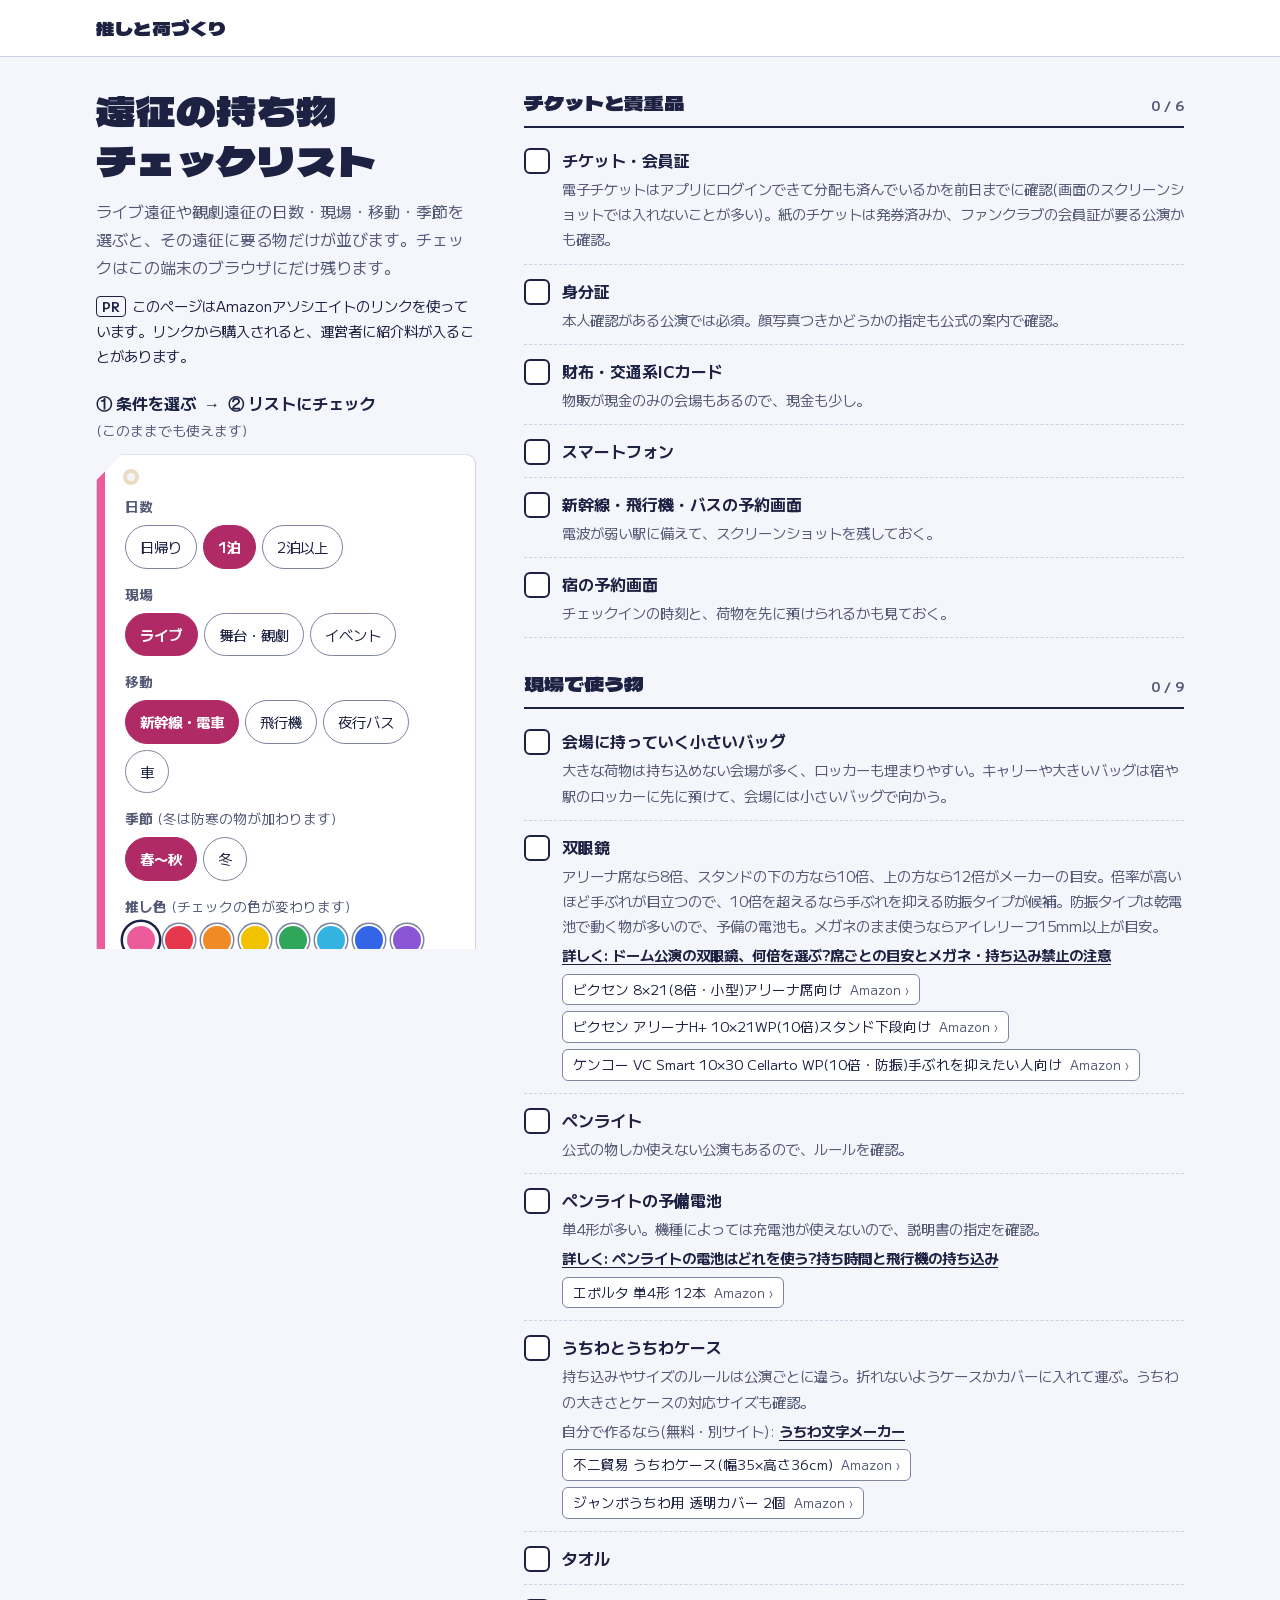
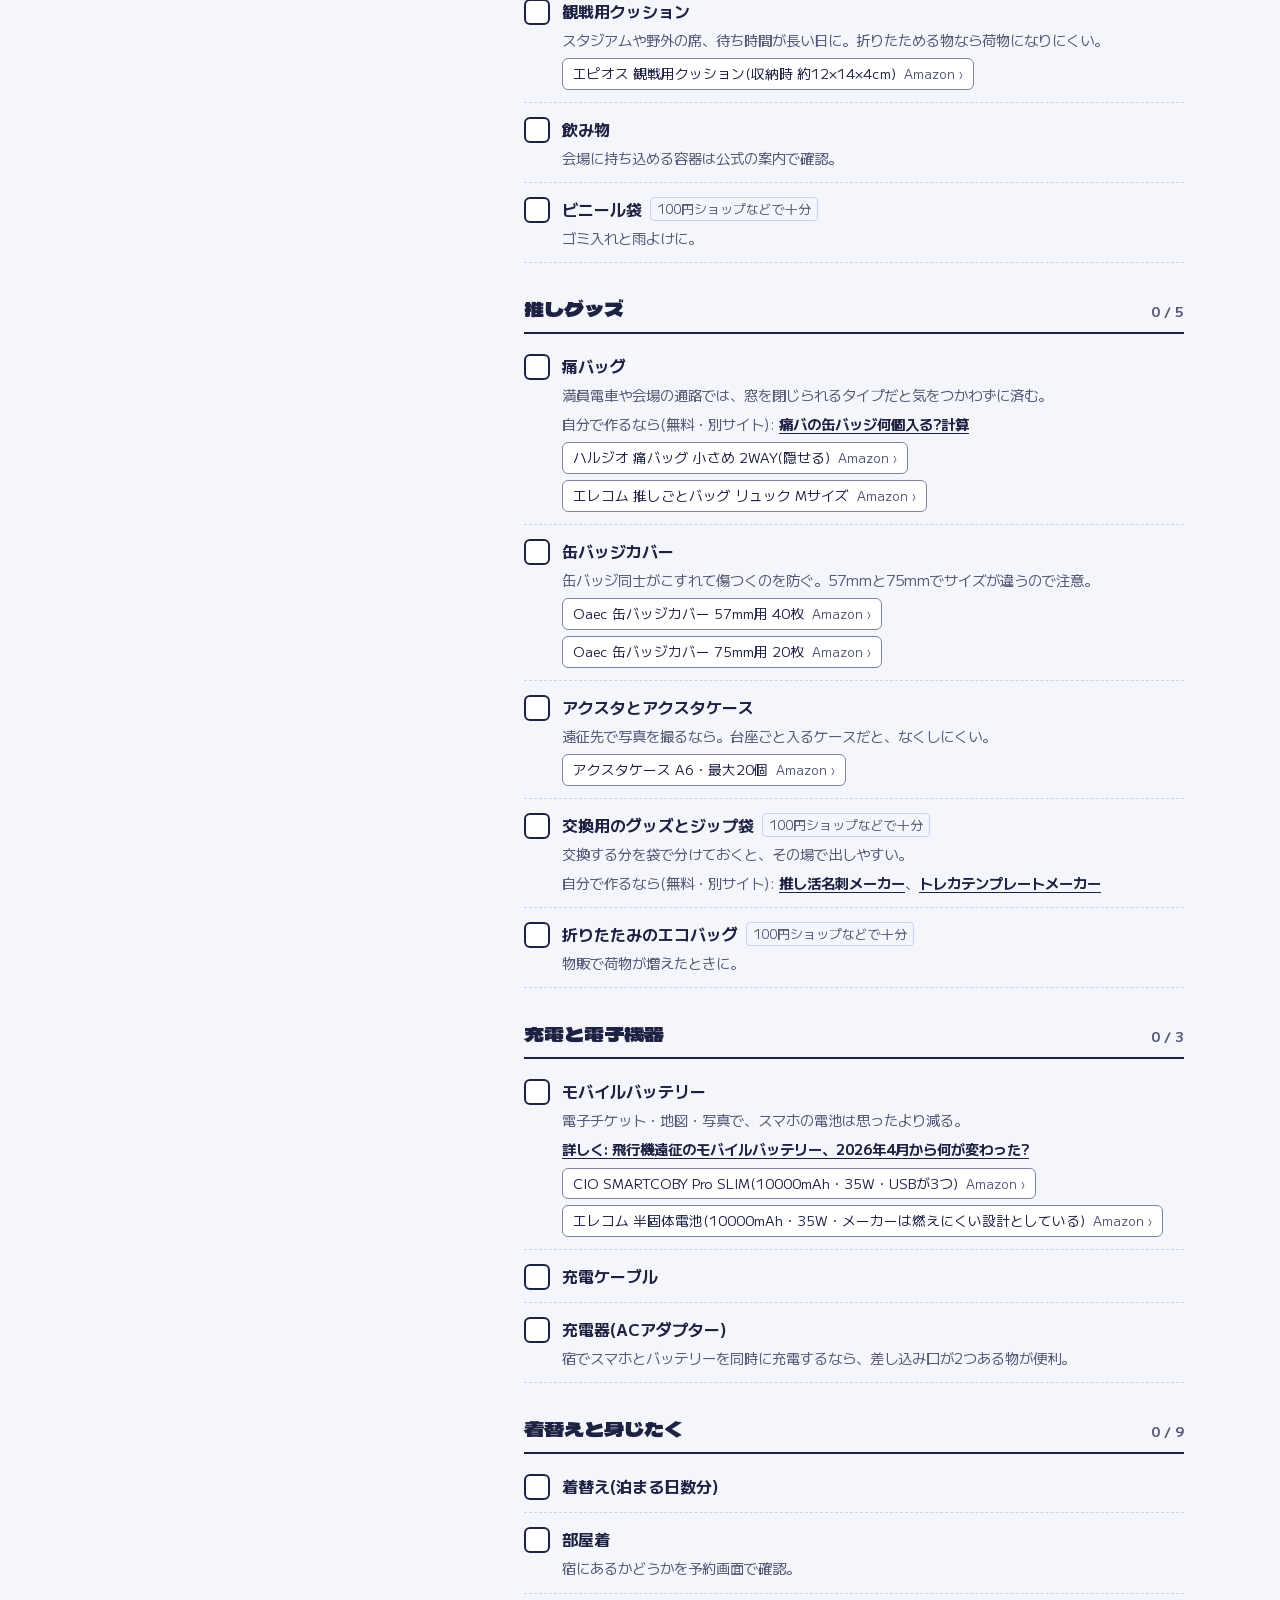
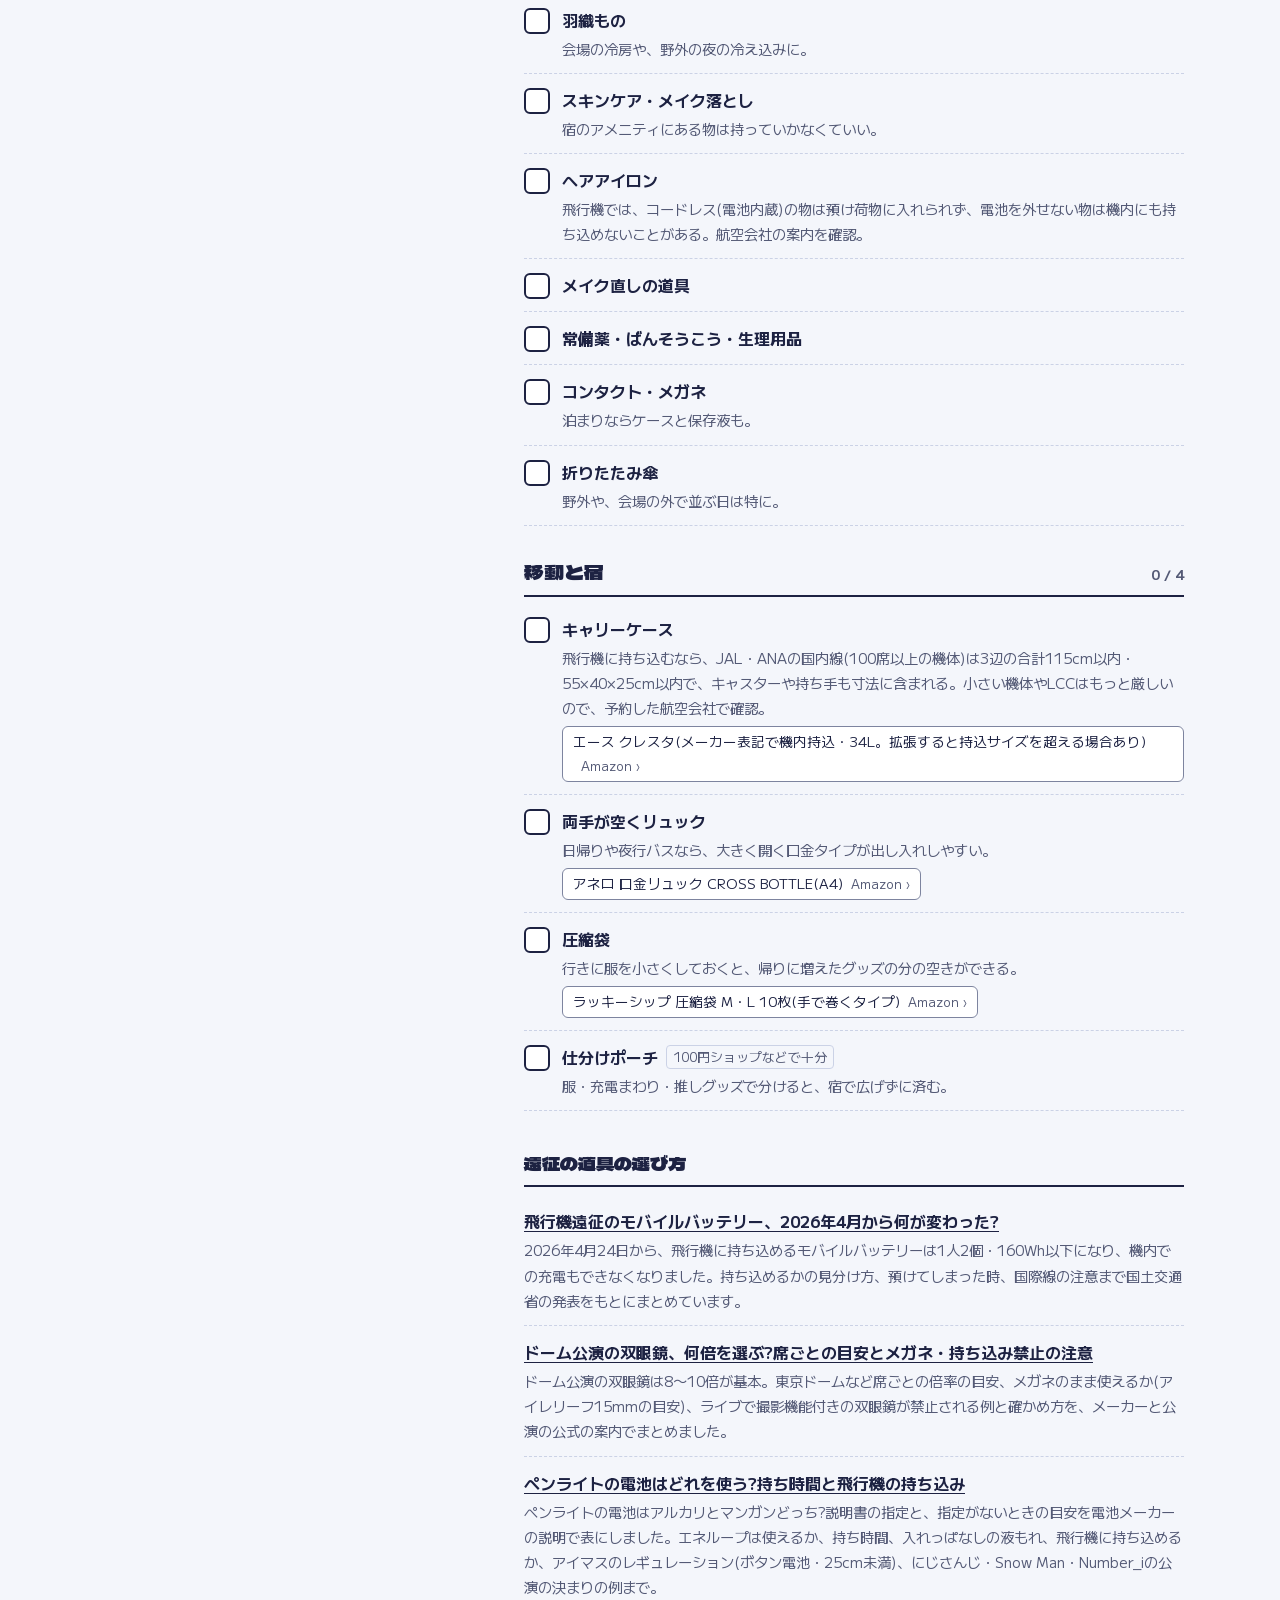
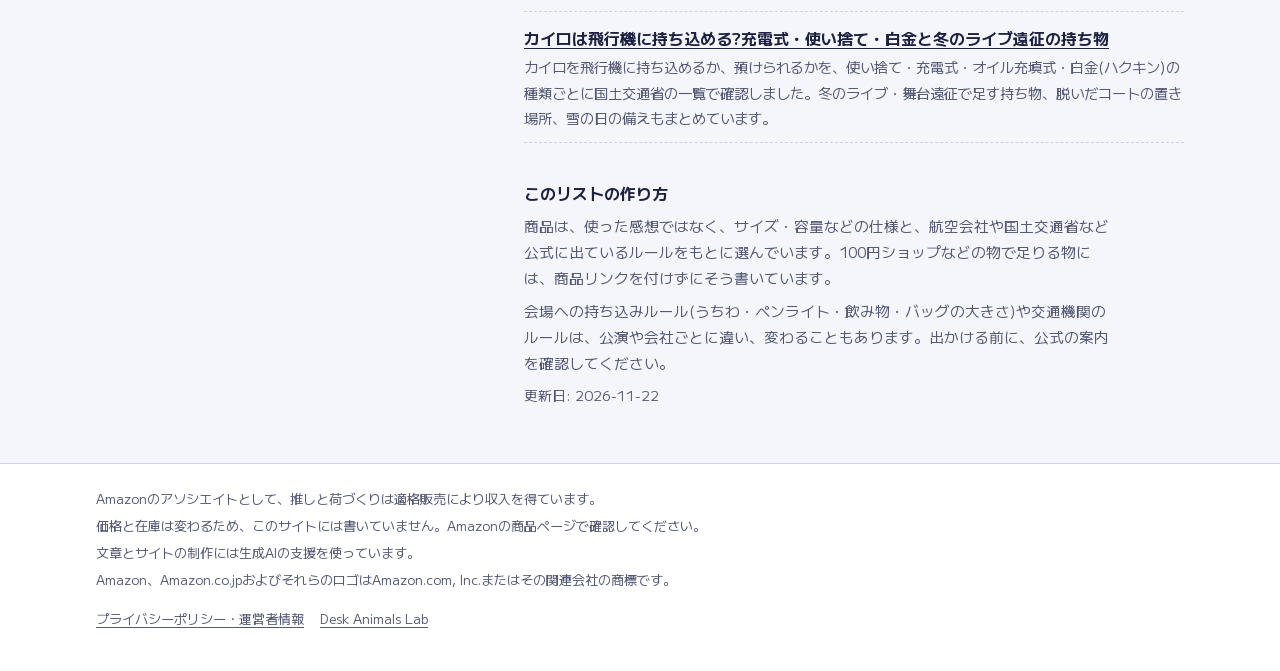
==== commit c5176bc2: "Binoculars: add carry-in rules and eyeglasses sections, swap discontinued stabilized model Co-Author" ====
--- a/index.html
+++ b/index.html
@@ -22,7 +22,7 @@
 <link rel="preconnect" href="https://fonts.googleapis.com">
 <link rel="preconnect" href="https://fonts.gstatic.com" crossorigin>
 <link href="https://fonts.googleapis.com/css2?family=M+PLUS+2:wght@400..700&display=swap" rel="stylesheet">
-<link href="https://fonts.googleapis.com/css2?family=Dela+Gothic+One&amp;display=swap&amp;text=%20/0123456789%3F%E3%80%81%E3%81%82%E3%81%84%E3%81%86%E3%81%88%E3%81%8B%E3%81%8C%E3%81%8F%E3%81%93%E3%81%94%E3%81%97%E3%81%98%E3%81%9B%E3%81%9C%E3%81%9F%E3%81%A1%E3%81%A3%E3%81%A5%E3%81%A6%E3%81%A7%E3%81%A8%E3%81%A9%E3%81%AB%E3%81%AE%E3%81%AF%E3%81%B3%E3%81%B6%E3%81%BB%E3%81%BE%E3%81%BF%E3%82%81%E3%82%89%E3%82%8A%E3%82%8B%E3%82%8C%E3%82%8F%E3%82%92%E3%82%93%E3%82%A4%E3%82%A7%E3%82%AB%E3%82%AF%E3%82%B0%E3%82%B1%E3%82%B7%E3%82%B9%E3%82%BA%E3%83%81%E3%83%83%E3%83%86%E3%83%88%E3%83%89%E3%83%90%E3%83%96%E3%83%97%E3%83%9A%E3%83%9D%E3%83%A0%E3%83%A2%E3%83%A9%E3%83%AA%E3%83%AB%E3%83%AD%E3%83%B3%E3%83%BB%E3%83%BC%E4%BA%86%E4%BB%B6%E4%BD%95%E4%BD%BF%E5%80%8B%E5%80%8D%E5%85%85%E5%85%AC%E5%85%B7%E5%86%AC%E5%8B%95%E5%8F%8C%E5%93%81%E5%96%B6%E5%99%A8%E5%A0%B1%E5%A0%B4%E5%A4%89%E5%AD%90%E5%AE%89%E5%AE%8C%E5%AE%BF%E5%B8%AD%E5%B9%B4%E5%BC%8F%E5%BE%81%E6%83%85%E6%8C%81%E6%8D%A8%E6%8E%A8%E6%96%B9%E6%99%82%E6%9B%BF%E6%9C%88%E6%9D%A1%E6%A9%9F%E6%B1%A0%E6%BC%94%E7%89%A9%E7%8F%BE%E7%99%BD%E7%9B%AE%E7%9C%BC%E7%9D%80%E7%A7%BB%E8%80%85%E8%8D%B7%E8%A1%8C%E8%A6%81%E8%A9%B0%E8%B2%B4%E8%BA%AB%E8%BE%BC%E9%81%8B%E9%81%93%E9%81%A0%E9%81%B8%E9%87%8D%E9%87%91%E9%8F%A1%E9%96%93%E9%9B%BB%E9%A3%9B" rel="stylesheet">
+<link href="https://fonts.googleapis.com/css2?family=Dela+Gothic+One&amp;display=swap&amp;text=%20/0123456789%3F%E3%80%81%E3%81%82%E3%81%84%E3%81%86%E3%81%88%E3%81%8B%E3%81%8C%E3%81%8F%E3%81%93%E3%81%94%E3%81%97%E3%81%98%E3%81%9B%E3%81%9C%E3%81%9F%E3%81%A1%E3%81%A3%E3%81%A5%E3%81%A6%E3%81%A7%E3%81%A8%E3%81%A9%E3%81%AB%E3%81%AE%E3%81%AF%E3%81%B3%E3%81%B6%E3%81%BB%E3%81%BE%E3%81%BF%E3%82%81%E3%82%89%E3%82%8A%E3%82%8B%E3%82%8C%E3%82%8F%E3%82%92%E3%82%93%E3%82%A4%E3%82%A7%E3%82%AB%E3%82%AC%E3%82%AF%E3%82%B0%E3%82%B1%E3%82%B7%E3%82%B9%E3%82%BA%E3%83%81%E3%83%83%E3%83%86%E3%83%88%E3%83%89%E3%83%8D%E3%83%90%E3%83%96%E3%83%97%E3%83%9A%E3%83%9D%E3%83%A0%E3%83%A1%E3%83%A2%E3%83%A9%E3%83%AA%E3%83%AB%E3%83%AD%E3%83%B3%E3%83%BB%E3%83%BC%E4%BA%86%E4%BB%B6%E4%BD%95%E4%BD%BF%E5%80%8B%E5%80%8D%E5%85%85%E5%85%AC%E5%85%B7%E5%86%AC%E5%8B%95%E5%8F%8C%E5%93%81%E5%96%B6%E5%99%A8%E5%A0%B1%E5%A0%B4%E5%A4%89%E5%AD%90%E5%AE%89%E5%AE%8C%E5%AE%BF%E5%B8%AD%E5%B9%B4%E5%BC%8F%E5%BE%81%E6%83%85%E6%84%8F%E6%8C%81%E6%8D%A8%E6%8E%A8%E6%96%B9%E6%99%82%E6%9B%BF%E6%9C%88%E6%9D%A1%E6%A9%9F%E6%AD%A2%E6%B1%A0%E6%B3%A8%E6%BC%94%E7%89%A9%E7%8F%BE%E7%99%BD%E7%9B%AE%E7%9C%BC%E7%9D%80%E7%A6%81%E7%A7%BB%E8%80%85%E8%8D%B7%E8%A1%8C%E8%A6%81%E8%A9%B0%E8%B2%B4%E8%BA%AB%E8%BE%BC%E9%81%8B%E9%81%93%E9%81%A0%E9%81%B8%E9%87%8D%E9%87%91%E9%8F%A1%E9%96%93%E9%9B%BB%E9%A3%9B" rel="stylesheet">
 <link rel="stylesheet" href="style.css?v=ad153b17">
 <script defer src="analytics.js?v=ef79816c"></script>
 <meta name="msvalidate.01" content="C3B134E550B93F37B6F3A722F201D0C9">
@@ -77,13 +77,13 @@
   </div>
   <div class="list" id="list">
     <div class="mini-count" id="mini"><span id="mini-count" aria-hidden="true">0 / 36 詰めた</span><a href="#tag">条件を変える</a></div>
-    <section class="cat" aria-labelledby="h-kichou"><div class="cat-head"><h2 id="h-kichou">チケットと貴重品<span class="vh cat-count-sr"></span></h2><span class="cat-count" aria-hidden="true">0 / 6</span></div><ul class="items"><li class="item"><input type="checkbox" id="c-ticket" data-id="ticket"><div class="item-body"><label for="c-ticket" class="item-name">チケット・会員証</label><p class="note">電子チケットはアプリにログインできて分配も済んでいるかを前日までに確認(画面のスクリーンショットでは入れないことが多い)。紙のチケットは発券済みか、ファンクラブの会員証が要る公演かも確認。</p></div></li><li class="item"><input type="checkbox" id="c-idcard" data-id="idcard"><div class="item-body"><label for="c-idcard" class="item-name">身分証</label><p class="note">本人確認がある公演では必須。顔写真つきかどうかの指定も公式の案内で確認。</p></div></li><li class="item"><input type="checkbox" id="c-wallet" data-id="wallet"><div class="item-body"><label for="c-wallet" class="item-name">財布・交通系ICカード</label><p class="note">物販が現金のみの会場もあるので、現金も少し。</p></div></li><li class="item"><input type="checkbox" id="c-phone" data-id="phone"><div class="item-body"><label for="c-phone" class="item-name">スマートフォン</label></div></li><li class="item" data-move="train plane bus"><input type="checkbox" id="c-transit" data-id="transit"><div class="item-body"><label for="c-transit" class="item-name">新幹線・飛行機・バスの予約画面</label><p class="note">電波が弱い駅に備えて、スクリーンショットを残しておく。</p></div></li><li class="item" data-days="1 2"><input type="checkbox" id="c-hotel" data-id="hotel"><div class="item-body"><label for="c-hotel" class="item-name">宿の予約画面</label><p class="note">チェックインの時刻と、荷物を先に預けられるかも見ておく。</p></div></li></ul></section><section class="cat" aria-labelledby="h-genba"><div class="cat-head"><h2 id="h-genba">現場で使う物<span class="vh cat-count-sr"></span></h2><span class="cat-count" aria-hidden="true">0 / 9</span></div><ul class="items"><li class="item"><input type="checkbox" id="c-smallbag" data-id="smallbag"><div class="item-body"><label for="c-smallbag" class="item-name">会場に持っていく小さいバッグ</label><p class="note">大きな荷物は持ち込めない会場が多く、ロッカーも埋まりやすい。キャリーや大きいバッグは宿や駅のロッカーに先に預けて、会場には小さいバッグで向かう。</p></div></li><li class="item" data-scene="live stage"><input type="checkbox" id="c-binoculars" data-id="binoculars"><div class="item-body"><label for="c-binoculars" class="item-name">双眼鏡</label><p class="note">アリーナ席なら8倍、スタンドの下の方なら10倍、上の方なら12倍がメーカーの目安。倍率が高いほど手ぶれが目立つので、12倍以上なら手ぶれを抑える防振タイプが候補。防振タイプは乾電池で動く物が多いので、予備の電池も。</p><p class="note more"><a href="dome-sougankyo/">詳しく: ドーム公演の双眼鏡、何倍を選ぶ?席ごとの目安</a></p><ul class="products" aria-label="双眼鏡の例(Amazon)"><li><a href="https://www.amazon.co.jp/dp/B085WGKHY2?tag=tinywonders-22" target="_blank" rel="sponsored noopener" data-item="binoculars" data-asin="B085WGKHY2">ビクセン 8×21(8倍・小型)アリーナ席向け<span class="vh">をAmazonで見る(新しいタブで開きます)</span></a></li><li><a href="https://www.amazon.co.jp/dp/B0G2LCTJWQ?tag=tinywonders-22" target="_blank" rel="sponsored noopener" data-item="binoculars" data-asin="B0G2LCTJWQ">ビクセン アリーナH+ 10×21WP(10倍)スタンド下段向け<span class="vh">をAmazonで見る(新しいタブで開きます)</span></a></li><li><a href="https://www.amazon.co.jp/dp/B0DM1QFCFB?tag=tinywonders-22" target="_blank" rel="sponsored noopener" data-item="binoculars" data-asin="B0DM1QFCFB">ケンコー VC Smart 12×21(12倍・防振)スタンド上段向け<span class="vh">をAmazonで見る(新しいタブで開きます)</span></a></li></ul></div></li><li class="item" data-scene="live"><input type="checkbox" id="c-penlight" data-id="penlight"><div class="item-body"><label for="c-penlight" class="item-name">ペンライト</label><p class="note">公式の物しか使えない公演もあるので、ルールを確認。</p></div></li><li class="item" data-scene="live"><input type="checkbox" id="c-battery" data-id="battery"><div class="item-body"><label for="c-battery" class="item-name">ペンライトの予備電池</label><p class="note">単4形が多い。機種によっては充電池が使えないので、説明書の指定を確認。</p><p class="note more"><a href="penlight-denchi/">詳しく: ペンライトの電池はどれを使う?持ち時間と飛行機の持ち込み</a></p><ul class="products" aria-label="ペンライトの予備電池の例(Amazon)"><li><a href="https://www.amazon.co.jp/dp/B0016JYKFK?tag=tinywonders-22" target="_blank" rel="sponsored noopener" data-item="battery" data-asin="B0016JYKFK">エボルタ 単4形 12本<span class="vh">をAmazonで見る(新しいタブで開きます)</span></a></li></ul></div></li><li class="item" data-scene="live"><input type="checkbox" id="c-uchiwa" data-id="uchiwa"><div class="item-body"><label for="c-uchiwa" class="item-name">うちわとうちわケース</label><p class="note">持ち込みやサイズのルールは公演ごとに違う。折れないようケースかカバーに入れて運ぶ。うちわの大きさとケースの対応サイズも確認。</p><p class="note more">自分で作るなら(無料・別サイト): <a href="https://uuhai0625.github.io/uchiwa-moji-maker/" target="_blank" rel="noopener">うちわ文字メーカー<span class="vh">(新しいタブで開きます)</span></a></p><ul class="products" aria-label="うちわとうちわケースの例(Amazon)"><li><a href="https://www.amazon.co.jp/dp/B0CXXFJS57?tag=tinywonders-22" target="_blank" rel="sponsored noopener" data-item="uchiwa" data-asin="B0CXXFJS57">不二貿易 うちわケース(幅35×高さ36cm)<span class="vh">をAmazonで見る(新しいタブで開きます)</span></a></li><li><a href="https://www.amazon.co.jp/dp/B0925H5D5S?tag=tinywonders-22" target="_blank" rel="sponsored noopener" data-item="uchiwa" data-asin="B0925H5D5S">ジャンボうちわ用 透明カバー 2個<span class="vh">をAmazonで見る(新しいタブで開きます)</span></a></li></ul></div></li><li class="item" data-scene="live"><input type="checkbox" id="c-towel" data-id="towel"><div class="item-body"><label for="c-towel" class="item-name">タオル</label></div></li><li class="item" data-scene="live"><input type="checkbox" id="c-cushion" data-id="cushion"><div class="item-body"><label for="c-cushion" class="item-name">観戦用クッション</label><p class="note">スタジアムや野外の席、待ち時間が長い日に。折りたためる物なら荷物になりにくい。</p><ul class="products" aria-label="観戦用クッションの例(Amazon)"><li><a href="https://www.amazon.co.jp/dp/B083Y2HGFQ?tag=tinywonders-22" target="_blank" rel="sponsored noopener" data-item="cushion" data-asin="B083Y2HGFQ">エピオス 観戦用クッション(収納時 約12×14×4cm)<span class="vh">をAmazonで見る(新しいタブで開きます)</span></a></li></ul></div></li><li class="item"><input type="checkbox" id="c-drink" data-id="drink"><div class="item-body"><label for="c-drink" class="item-name">飲み物</label><p class="note">会場に持ち込める容器は公式の案内で確認。</p></div></li><li class="item"><input type="checkbox" id="c-plasticbag" data-id="plasticbag"><div class="item-body"><label for="c-plasticbag" class="item-name">ビニール袋</label><span class="cheap">100円ショップなどで十分</span><p class="note">ゴミ入れと雨よけに。</p></div></li><li class="item" data-season="winter"><input type="checkbox" id="c-coatbag" data-id="coatbag"><div class="item-body"><label for="c-coatbag" class="item-name">脱いだコートを入れる袋</label><span class="cheap">100円ショップなどで十分</span><p class="note">クロークがない会場では、脱いだコートは自分の席の範囲に置くことになる。大きめの袋に丸めて入れると、足元やひざの上にまとめやすい。</p></div></li></ul></section><section class="cat" aria-labelledby="h-oshi"><div class="cat-head"><h2 id="h-oshi">推しグッズ<span class="vh cat-count-sr"></span></h2><span class="cat-count" aria-hidden="true">0 / 5</span></div><ul class="items"><li class="item" data-scene="live event"><input type="checkbox" id="c-itabag" data-id="itabag"><div class="item-body"><label for="c-itabag" class="item-name">痛バッグ</label><p class="note">満員電車や会場の通路では、窓を閉じられるタイプだと気をつかわずに済む。</p><p class="note more">自分で作るなら(無料・別サイト): <a href="https://uuhai0625.github.io/itaba-simulator/" target="_blank" rel="noopener">痛バの缶バッジ何個入る?計算<span class="vh">(新しいタブで開きます)</span></a></p><ul class="products" aria-label="痛バッグの例(Amazon)"><li><a href="https://www.amazon.co.jp/dp/B0CMP7P2BP?tag=tinywonders-22" target="_blank" rel="sponsored noopener" data-item="itabag" data-asin="B0CMP7P2BP">ハルジオ 痛バッグ 小さめ 2WAY(隠せる)<span class="vh">をAmazonで見る(新しいタブで開きます)</span></a></li><li><a href="https://www.amazon.co.jp/dp/B0BNNCP8WB?tag=tinywonders-22" target="_blank" rel="sponsored noopener" data-item="itabag" data-asin="B0BNNCP8WB">エレコム 推しごとバッグ リュック Mサイズ<span class="vh">をAmazonで見る(新しいタブで開きます)</span></a></li></ul></div></li><li class="item" data-scene="live event"><input type="checkbox" id="c-badgecover" data-id="badgecover"><div class="item-body"><label for="c-badgecover" class="item-name">缶バッジカバー</label><p class="note">缶バッジ同士がこすれて傷つくのを防ぐ。57mmと75mmでサイズが違うので注意。</p><ul class="products" aria-label="缶バッジカバーの例(Amazon)"><li><a href="https://www.amazon.co.jp/dp/B0BRTZFHLC?tag=tinywonders-22" target="_blank" rel="sponsored noopener" data-item="badgecover" data-asin="B0BRTZFHLC">Oaec 缶バッジカバー 57mm用 40枚<span class="vh">をAmazonで見る(新しいタブで開きます)</span></a></li><li><a href="https://www.amazon.co.jp/dp/B0B15FP99F?tag=tinywonders-22" target="_blank" rel="sponsored noopener" data-item="badgecover" data-asin="B0B15FP99F">Oaec 缶バッジカバー 75mm用 20枚<span class="vh">をAmazonで見る(新しいタブで開きます)</span></a></li></ul></div></li><li class="item"><input type="checkbox" id="c-acsta" data-id="acsta"><div class="item-body"><label for="c-acsta" class="item-name">アクスタとアクスタケース</label><p class="note">遠征先で写真を撮るなら。台座ごと入るケースだと、なくしにくい。</p><ul class="products" aria-label="アクスタとアクスタケースの例(Amazon)"><li><a href="https://www.amazon.co.jp/dp/B0DCBZ7HJW?tag=tinywonders-22" target="_blank" rel="sponsored noopener" data-item="acsta" data-asin="B0DCBZ7HJW">アクスタケース A6・最大20個<span class="vh">をAmazonで見る(新しいタブで開きます)</span></a></li></ul></div></li><li class="item" data-scene="event live"><input type="checkbox" id="c-trade" data-id="trade"><div class="item-body"><label for="c-trade" class="item-name">交換用のグッズとジップ袋</label><span class="cheap">100円ショップなどで十分</span><p class="note">交換する分を袋で分けておくと、その場で出しやすい。</p><p class="note more">自分で作るなら(無料・別サイト): <a href="https://uuhai0625.github.io/oshikatsu-meishi/" target="_blank" rel="noopener">推し活名刺メーカー<span class="vh">(新しいタブで開きます)</span></a>、<a href="https://uuhai0625.github.io/toreca-template/" target="_blank" rel="noopener">トレカテンプレートメーカー<span class="vh">(新しいタブで開きます)</span></a></p></div></li><li class="item"><input type="checkbox" id="c-ecobag" data-id="ecobag"><div class="item-body"><label for="c-ecobag" class="item-name">折りたたみのエコバッグ</label><span class="cheap">100円ショップなどで十分</span><p class="note">物販で荷物が増えたときに。</p></div></li></ul></section><section class="cat" aria-labelledby="h-denki"><div class="cat-head"><h2 id="h-denki">充電と電子機器<span class="vh cat-count-sr"></span></h2><span class="cat-count" aria-hidden="true">0 / 3</span></div><ul class="items"><li class="item"><input type="checkbox" id="c-powerbank" data-id="powerbank"><div class="item-body"><label for="c-powerbank" class="item-name">モバイルバッテリー</label><p class="note">電子チケット・地図・写真で、スマホの電池は思ったより減る。</p><p class="note more"><a href="hikouki-mobile-battery/">詳しく: 飛行機遠征のモバイルバッテリー、2026年4月から何が変わった?</a></p><ul class="products" aria-label="モバイルバッテリーの例(Amazon)"><li><a href="https://www.amazon.co.jp/dp/B0CHVZHLZ1?tag=tinywonders-22" target="_blank" rel="sponsored noopener" data-item="powerbank" data-asin="B0CHVZHLZ1">CIO SMARTCOBY Pro SLIM(10000mAh・35W・USBが3つ)<span class="vh">をAmazonで見る(新しいタブで開きます)</span></a></li><li><a href="https://www.amazon.co.jp/dp/B0GPDBS299?tag=tinywonders-22" target="_blank" rel="sponsored noopener" data-item="powerbank" data-asin="B0GPDBS299">エレコム 半固体電池(10000mAh・35W・メーカーは燃えにくい設計としている)<span class="vh">をAmazonで見る(新しいタブで開きます)</span></a></li></ul></div></li><li class="item" data-move="plane"><input type="checkbox" id="c-powerbank-plane" data-id="powerbank-plane"><div class="item-body"><label for="c-powerbank-plane" class="item-name">飛行機の日のモバイルバッテリー</label><p class="note">預け荷物には入れられない。国土交通省が2026年4月24日から適用したルールで、機内に持ち込めるのは160Wh以下を2個まで、機内でバッテリーを充電することも、バッテリーからスマホを充電することもできない。端子はテープか袋で保護し、航空会社の案内どおり収納棚ではなく手元に置く。</p><p class="note more"><a href="hikouki-mobile-battery/">詳しく: 飛行機遠征のモバイルバッテリー、2026年4月から何が変わった?</a></p></div></li><li class="item"><input type="checkbox" id="c-cable" data-id="cable"><div class="item-body"><label for="c-cable" class="item-name">充電ケーブル</label></div></li><li class="item" data-days="1 2"><input type="checkbox" id="c-charger" data-id="charger"><div class="item-body"><label for="c-charger" class="item-name">充電器(ACアダプター)</label><p class="note">宿でスマホとバッテリーを同時に充電するなら、差し込み口が2つある物が便利。</p></div></li></ul></section><section class="cat" aria-labelledby="h-mijitaku"><div class="cat-head"><h2 id="h-mijitaku">着替えと身じたく<span class="vh cat-count-sr"></span></h2><span class="cat-count" aria-hidden="true">0 / 9</span></div><ul class="items"><li class="item" data-days="1 2"><input type="checkbox" id="c-clothes" data-id="clothes"><div class="item-body"><label for="c-clothes" class="item-name">着替え(泊まる日数分)</label></div></li><li class="item" data-days="2"><input type="checkbox" id="c-laundry" data-id="laundry"><div class="item-body"><label for="c-laundry" class="item-name">洗濯の道具</label><span class="cheap">100円ショップなどで十分</span><p class="note">2泊以上なら、宿のコインランドリーで洗う前提にすると着替えを減らせる。洗濯ネットと小分けの洗剤、小銭を。</p></div></li><li class="item" data-days="1 2"><input type="checkbox" id="c-sleepwear" data-id="sleepwear"><div class="item-body"><label for="c-sleepwear" class="item-name">部屋着</label><p class="note">宿にあるかどうかを予約画面で確認。</p></div></li><li class="item" data-season="other"><input type="checkbox" id="c-outer" data-id="outer"><div class="item-body"><label for="c-outer" class="item-name">羽織もの</label><p class="note">会場の冷房や、野外の夜の冷え込みに。</p></div></li><li class="item" data-season="winter"><input type="checkbox" id="c-kairo" data-id="kairo"><div class="item-body"><label for="c-kairo" class="item-name">使い捨てカイロ</label><span class="cheap">100円ショップなどで十分</span><p class="note">物販や入場の列で外に並ぶ時間に。飛行機では、オイル充填式のカイロと白金(ハクキン)カイロは、機内にも預け荷物にも入れられない(国土交通省の一覧)。充電式カイロは預けずに手荷物へ。</p><p class="note more"><a href="fuyu-ensei/">詳しく: カイロは飛行機に持ち込める?充電式・使い捨て・白金と冬のライブ遠征の持ち物</a></p></div></li><li class="item" data-season="winter"><input type="checkbox" id="c-gloves" data-id="gloves"><div class="item-body"><label for="c-gloves" class="item-name">手袋・マフラー・帽子</label><span class="cheap">100円ショップなどで十分</span><p class="note">電子チケットを出す場面が多いなら、手袋はスマホを操作できる物が便利。</p></div></li><li class="item" data-season="winter"><input type="checkbox" id="c-lipcare" data-id="lipcare"><div class="item-body"><label for="c-lipcare" class="item-name">リップクリーム・ハンドクリーム</label><span class="cheap">100円ショップなどで十分</span><p class="note">空気が乾く時期に。</p></div></li><li class="item" data-season="winter"><input type="checkbox" id="c-shoes" data-id="shoes"><div class="item-body"><label for="c-shoes" class="item-name">滑りにくい靴</label><p class="note">雪や凍った道がありそうな場所への遠征なら。長く並んだり歩いたりするので、履き慣れた物を。</p></div></li><li class="item" data-days="1 2"><input type="checkbox" id="c-skincare" data-id="skincare"><div class="item-body"><label for="c-skincare" class="item-name">スキンケア・メイク落とし</label><p class="note">宿のアメニティにある物は持っていかなくていい。</p></div></li><li class="item" data-days="1 2"><input type="checkbox" id="c-hairiron" data-id="hairiron"><div class="item-body"><label for="c-hairiron" class="item-name">ヘアアイロン</label><p class="note">飛行機では、コードレス(電池内蔵)の物は預け荷物に入れられず、電池を外せない物は機内にも持ち込めないことがある。航空会社の案内を確認。</p></div></li><li class="item"><input type="checkbox" id="c-makeup" data-id="makeup"><div class="item-body"><label for="c-makeup" class="item-name">メイク直しの道具</label></div></li><li class="item"><input type="checkbox" id="c-medicine" data-id="medicine"><div class="item-body"><label for="c-medicine" class="item-name">常備薬・ばんそうこう・生理用品</label></div></li><li class="item"><input type="checkbox" id="c-contacts" data-id="contacts"><div class="item-body"><label for="c-contacts" class="item-name">コンタクト・メガネ</label><p class="note">泊まりならケースと保存液も。</p></div></li><li class="item"><input type="checkbox" id="c-umbrella" data-id="umbrella"><div class="item-body"><label for="c-umbrella" class="item-name">折りたたみ傘</label><p class="note">野外や、会場の外で並ぶ日は特に。</p></div></li></ul></section><section class="cat" aria-labelledby="h-idou"><div class="cat-head"><h2 id="h-idou">移動と宿<span class="vh cat-count-sr"></span></h2><span class="cat-count" aria-hidden="true">0 / 4</span></div><ul class="items"><li class="item" data-days="1 2" data-move="train plane car"><input type="checkbox" id="c-suitcase" data-id="suitcase"><div class="item-body"><label for="c-suitcase" class="item-name">キャリーケース</label><p class="note">飛行機に持ち込むなら、JAL・ANAの国内線(100席以上の機体)は3辺の合計115cm以内・55×40×25cm以内で、キャスターや持ち手も寸法に含まれる。小さい機体やLCCはもっと厳しいので、予約した航空会社で確認。</p><ul class="products" aria-label="キャリーケースの例(Amazon)"><li><a href="https://www.amazon.co.jp/dp/B07NSF1PY9?tag=tinywonders-22" target="_blank" rel="sponsored noopener" data-item="suitcase" data-asin="B07NSF1PY9">エース クレスタ(メーカー表記で機内持込・34L。拡張すると持込サイズを超える場合あり)<span class="vh">をAmazonで見る(新しいタブで開きます)</span></a></li></ul></div></li><li class="item" data-move="plane"><input type="checkbox" id="c-carryon-plane" data-id="carryon-plane"><div class="item-body"><label for="c-carryon-plane" class="item-name">飛行機に持ち込むバッグの数</label><p class="note">JAL・ANAの国内線は、手荷物1個と身の回り品1個の合計2個・合計10kgまで。キャリー+痛バ+リュックの3つ持ちなら、1つをキャリーにしまう。身の回り品は前の座席の下に入る大きさまでと決めている航空会社があるので、大きい痛バやリュックは予約した航空会社のサイズを確認。</p></div></li><li class="item"><input type="checkbox" id="c-backpack" data-id="backpack"><div class="item-body"><label for="c-backpack" class="item-name">両手が空くリュック</label><p class="note">日帰りや夜行バスなら、大きく開く口金タイプが出し入れしやすい。</p><ul class="products" aria-label="両手が空くリュックの例(Amazon)"><li><a href="https://www.amazon.co.jp/dp/B0BNHHQ7DS?tag=tinywonders-22" target="_blank" rel="sponsored noopener" data-item="backpack" data-asin="B0BNHHQ7DS">アネロ 口金リュック CROSS BOTTLE(A4)<span class="vh">をAmazonで見る(新しいタブで開きます)</span></a></li></ul></div></li><li class="item" data-days="1 2" data-move="bus"><input type="checkbox" id="c-boston" data-id="boston"><div class="item-body"><label for="c-boston" class="item-name">ボストンバッグ</label><p class="note">夜行バスはトランクに預ける大きさに制限がある会社も。キャリーの持ち手に通せる物だと、乗り継ぎで楽。</p><ul class="products" aria-label="ボストンバッグの例(Amazon)"><li><a href="https://www.amazon.co.jp/dp/B0GYQWW97X?tag=tinywonders-22" target="_blank" rel="sponsored noopener" data-item="boston" data-asin="B0GYQWW97X">maytopia ボストン(35L・キャリーオン用ベルト)<span class="vh">をAmazonで見る(新しいタブで開きます)</span></a></li></ul></div></li><li class="item" data-move="bus"><input type="checkbox" id="c-busset" data-id="busset"><div class="item-body"><label for="c-busset" class="item-name">ブランケット・ネックピロー・アイマスク</label><span class="cheap">100円ショップなどで十分</span><p class="note">夜行バスで眠るための3点。手持ちの物で足りる。</p></div></li><li class="item" data-days="1 2"><input type="checkbox" id="c-compress" data-id="compress"><div class="item-body"><label for="c-compress" class="item-name">圧縮袋</label><p class="note">行きに服を小さくしておくと、帰りに増えたグッズの分の空きができる。</p><ul class="products" aria-label="圧縮袋の例(Amazon)"><li><a href="https://www.amazon.co.jp/dp/B00J89GKBC?tag=tinywonders-22" target="_blank" rel="sponsored noopener" data-item="compress" data-asin="B00J89GKBC">ラッキーシップ 圧縮袋 M・L 10枚(手で巻くタイプ)<span class="vh">をAmazonで見る(新しいタブで開きます)</span></a></li></ul></div></li><li class="item" data-days="1 2"><input type="checkbox" id="c-pouch" data-id="pouch"><div class="item-body"><label for="c-pouch" class="item-name">仕分けポーチ</label><span class="cheap">100円ショップなどで十分</span><p class="note">服・充電まわり・推しグッズで分けると、宿で広げずに済む。</p></div></li></ul></section>
-    <section class="reading" aria-labelledby="h-reading"><h2 id="h-reading">遠征の道具の選び方</h2><ul><li><a href="hikouki-mobile-battery/">飛行機遠征のモバイルバッテリー、2026年4月から何が変わった?</a><p>2026年4月24日から、飛行機に持ち込めるモバイルバッテリーは1人2個・160Wh以下になり、機内での充電もできなくなりました。持ち込めるかの見分け方、預けてしまった時、国際線の注意まで国土交通省の発表をもとにまとめています。</p></li><li><a href="dome-sougankyo/">ドーム公演の双眼鏡、何倍を選ぶ?席ごとの目安</a><p>ドーム公演で使う双眼鏡の倍率の目安を、メーカーの公式の選び方をもとに席ごとにまとめました。東京ドームの席ごとの例、8倍・10倍・12倍の見え方の計算、防振双眼鏡が向く席、14倍は要るか、レンタルで試す方法も。</p></li><li><a href="penlight-denchi/">ペンライトの電池はどれを使う?持ち時間と飛行機の持ち込み</a><p>ペンライトの電池はアルカリとマンガンどっち?説明書の指定と、指定がないときの目安を電池メーカーの説明で表にしました。エネループは使えるか、持ち時間、入れっぱなしの液もれ、飛行機に持ち込めるか、アイマスのレギュレーション(ボタン電池・25cm未満)、にじさんじ・Snow Man・Number_iの公演の決まりの例まで。</p></li><li><a href="fuyu-ensei/">カイロは飛行機に持ち込める?充電式・使い捨て・白金と冬のライブ遠征の持ち物</a><p>カイロを飛行機に持ち込めるか、預けられるかを、使い捨て・充電式・オイル充填式・白金(ハクキン)の種類ごとに国土交通省の一覧で確認しました。冬のライブ・舞台遠征で足す持ち物、脱いだコートの置き場所、雪の日の備えもまとめています。</p></li></ul></section>
+    <section class="cat" aria-labelledby="h-kichou"><div class="cat-head"><h2 id="h-kichou">チケットと貴重品<span class="vh cat-count-sr"></span></h2><span class="cat-count" aria-hidden="true">0 / 6</span></div><ul class="items"><li class="item"><input type="checkbox" id="c-ticket" data-id="ticket"><div class="item-body"><label for="c-ticket" class="item-name">チケット・会員証</label><p class="note">電子チケットはアプリにログインできて分配も済んでいるかを前日までに確認(画面のスクリーンショットでは入れないことが多い)。紙のチケットは発券済みか、ファンクラブの会員証が要る公演かも確認。</p></div></li><li class="item"><input type="checkbox" id="c-idcard" data-id="idcard"><div class="item-body"><label for="c-idcard" class="item-name">身分証</label><p class="note">本人確認がある公演では必須。顔写真つきかどうかの指定も公式の案内で確認。</p></div></li><li class="item"><input type="checkbox" id="c-wallet" data-id="wallet"><div class="item-body"><label for="c-wallet" class="item-name">財布・交通系ICカード</label><p class="note">物販が現金のみの会場もあるので、現金も少し。</p></div></li><li class="item"><input type="checkbox" id="c-phone" data-id="phone"><div class="item-body"><label for="c-phone" class="item-name">スマートフォン</label></div></li><li class="item" data-move="train plane bus"><input type="checkbox" id="c-transit" data-id="transit"><div class="item-body"><label for="c-transit" class="item-name">新幹線・飛行機・バスの予約画面</label><p class="note">電波が弱い駅に備えて、スクリーンショットを残しておく。</p></div></li><li class="item" data-days="1 2"><input type="checkbox" id="c-hotel" data-id="hotel"><div class="item-body"><label for="c-hotel" class="item-name">宿の予約画面</label><p class="note">チェックインの時刻と、荷物を先に預けられるかも見ておく。</p></div></li></ul></section><section class="cat" aria-labelledby="h-genba"><div class="cat-head"><h2 id="h-genba">現場で使う物<span class="vh cat-count-sr"></span></h2><span class="cat-count" aria-hidden="true">0 / 9</span></div><ul class="items"><li class="item"><input type="checkbox" id="c-smallbag" data-id="smallbag"><div class="item-body"><label for="c-smallbag" class="item-name">会場に持っていく小さいバッグ</label><p class="note">大きな荷物は持ち込めない会場が多く、ロッカーも埋まりやすい。キャリーや大きいバッグは宿や駅のロッカーに先に預けて、会場には小さいバッグで向かう。</p></div></li><li class="item" data-scene="live stage"><input type="checkbox" id="c-binoculars" data-id="binoculars"><div class="item-body"><label for="c-binoculars" class="item-name">双眼鏡</label><p class="note">アリーナ席なら8倍、スタンドの下の方なら10倍、上の方なら12倍がメーカーの目安。倍率が高いほど手ぶれが目立つので、10倍を超えるなら手ぶれを抑える防振タイプが候補。防振タイプは乾電池で動く物が多いので、予備の電池も。メガネのまま使うならアイレリーフ15mm以上が目安。</p><p class="note more"><a href="dome-sougankyo/">詳しく: ドーム公演の双眼鏡、何倍を選ぶ?席ごとの目安とメガネ・持ち込み禁止の注意</a></p><ul class="products" aria-label="双眼鏡の例(Amazon)"><li><a href="https://www.amazon.co.jp/dp/B085WGKHY2?tag=tinywonders-22" target="_blank" rel="sponsored noopener" data-item="binoculars" data-asin="B085WGKHY2">ビクセン 8×21(8倍・小型)アリーナ席向け<span class="vh">をAmazonで見る(新しいタブで開きます)</span></a></li><li><a href="https://www.amazon.co.jp/dp/B0G2LCTJWQ?tag=tinywonders-22" target="_blank" rel="sponsored noopener" data-item="binoculars" data-asin="B0G2LCTJWQ">ビクセン アリーナH+ 10×21WP(10倍)スタンド下段向け<span class="vh">をAmazonで見る(新しいタブで開きます)</span></a></li><li><a href="https://www.amazon.co.jp/dp/B0D8KX2PPN?tag=tinywonders-22" target="_blank" rel="sponsored noopener" data-item="binoculars" data-asin="B0D8KX2PPN">ケンコー VC Smart 10×30 Cellarto WP(10倍・防振)手ぶれを抑えたい人向け<span class="vh">をAmazonで見る(新しいタブで開きます)</span></a></li></ul></div></li><li class="item" data-scene="live"><input type="checkbox" id="c-penlight" data-id="penlight"><div class="item-body"><label for="c-penlight" class="item-name">ペンライト</label><p class="note">公式の物しか使えない公演もあるので、ルールを確認。</p></div></li><li class="item" data-scene="live"><input type="checkbox" id="c-battery" data-id="battery"><div class="item-body"><label for="c-battery" class="item-name">ペンライトの予備電池</label><p class="note">単4形が多い。機種によっては充電池が使えないので、説明書の指定を確認。</p><p class="note more"><a href="penlight-denchi/">詳しく: ペンライトの電池はどれを使う?持ち時間と飛行機の持ち込み</a></p><ul class="products" aria-label="ペンライトの予備電池の例(Amazon)"><li><a href="https://www.amazon.co.jp/dp/B0016JYKFK?tag=tinywonders-22" target="_blank" rel="sponsored noopener" data-item="battery" data-asin="B0016JYKFK">エボルタ 単4形 12本<span class="vh">をAmazonで見る(新しいタブで開きます)</span></a></li></ul></div></li><li class="item" data-scene="live"><input type="checkbox" id="c-uchiwa" data-id="uchiwa"><div class="item-body"><label for="c-uchiwa" class="item-name">うちわとうちわケース</label><p class="note">持ち込みやサイズのルールは公演ごとに違う。折れないようケースかカバーに入れて運ぶ。うちわの大きさとケースの対応サイズも確認。</p><p class="note more">自分で作るなら(無料・別サイト): <a href="https://uuhai0625.github.io/uchiwa-moji-maker/" target="_blank" rel="noopener">うちわ文字メーカー<span class="vh">(新しいタブで開きます)</span></a></p><ul class="products" aria-label="うちわとうちわケースの例(Amazon)"><li><a href="https://www.amazon.co.jp/dp/B0CXXFJS57?tag=tinywonders-22" target="_blank" rel="sponsored noopener" data-item="uchiwa" data-asin="B0CXXFJS57">不二貿易 うちわケース(幅35×高さ36cm)<span class="vh">をAmazonで見る(新しいタブで開きます)</span></a></li><li><a href="https://www.amazon.co.jp/dp/B0925H5D5S?tag=tinywonders-22" target="_blank" rel="sponsored noopener" data-item="uchiwa" data-asin="B0925H5D5S">ジャンボうちわ用 透明カバー 2個<span class="vh">をAmazonで見る(新しいタブで開きます)</span></a></li></ul></div></li><li class="item" data-scene="live"><input type="checkbox" id="c-towel" data-id="towel"><div class="item-body"><label for="c-towel" class="item-name">タオル</label></div></li><li class="item" data-scene="live"><input type="checkbox" id="c-cushion" data-id="cushion"><div class="item-body"><label for="c-cushion" class="item-name">観戦用クッション</label><p class="note">スタジアムや野外の席、待ち時間が長い日に。折りたためる物なら荷物になりにくい。</p><ul class="products" aria-label="観戦用クッションの例(Amazon)"><li><a href="https://www.amazon.co.jp/dp/B083Y2HGFQ?tag=tinywonders-22" target="_blank" rel="sponsored noopener" data-item="cushion" data-asin="B083Y2HGFQ">エピオス 観戦用クッション(収納時 約12×14×4cm)<span class="vh">をAmazonで見る(新しいタブで開きます)</span></a></li></ul></div></li><li class="item"><input type="checkbox" id="c-drink" data-id="drink"><div class="item-body"><label for="c-drink" class="item-name">飲み物</label><p class="note">会場に持ち込める容器は公式の案内で確認。</p></div></li><li class="item"><input type="checkbox" id="c-plasticbag" data-id="plasticbag"><div class="item-body"><label for="c-plasticbag" class="item-name">ビニール袋</label><span class="cheap">100円ショップなどで十分</span><p class="note">ゴミ入れと雨よけに。</p></div></li><li class="item" data-season="winter"><input type="checkbox" id="c-coatbag" data-id="coatbag"><div class="item-body"><label for="c-coatbag" class="item-name">脱いだコートを入れる袋</label><span class="cheap">100円ショップなどで十分</span><p class="note">クロークがない会場では、脱いだコートは自分の席の範囲に置くことになる。大きめの袋に丸めて入れると、足元やひざの上にまとめやすい。</p></div></li></ul></section><section class="cat" aria-labelledby="h-oshi"><div class="cat-head"><h2 id="h-oshi">推しグッズ<span class="vh cat-count-sr"></span></h2><span class="cat-count" aria-hidden="true">0 / 5</span></div><ul class="items"><li class="item" data-scene="live event"><input type="checkbox" id="c-itabag" data-id="itabag"><div class="item-body"><label for="c-itabag" class="item-name">痛バッグ</label><p class="note">満員電車や会場の通路では、窓を閉じられるタイプだと気をつかわずに済む。</p><p class="note more">自分で作るなら(無料・別サイト): <a href="https://uuhai0625.github.io/itaba-simulator/" target="_blank" rel="noopener">痛バの缶バッジ何個入る?計算<span class="vh">(新しいタブで開きます)</span></a></p><ul class="products" aria-label="痛バッグの例(Amazon)"><li><a href="https://www.amazon.co.jp/dp/B0CMP7P2BP?tag=tinywonders-22" target="_blank" rel="sponsored noopener" data-item="itabag" data-asin="B0CMP7P2BP">ハルジオ 痛バッグ 小さめ 2WAY(隠せる)<span class="vh">をAmazonで見る(新しいタブで開きます)</span></a></li><li><a href="https://www.amazon.co.jp/dp/B0BNNCP8WB?tag=tinywonders-22" target="_blank" rel="sponsored noopener" data-item="itabag" data-asin="B0BNNCP8WB">エレコム 推しごとバッグ リュック Mサイズ<span class="vh">をAmazonで見る(新しいタブで開きます)</span></a></li></ul></div></li><li class="item" data-scene="live event"><input type="checkbox" id="c-badgecover" data-id="badgecover"><div class="item-body"><label for="c-badgecover" class="item-name">缶バッジカバー</label><p class="note">缶バッジ同士がこすれて傷つくのを防ぐ。57mmと75mmでサイズが違うので注意。</p><ul class="products" aria-label="缶バッジカバーの例(Amazon)"><li><a href="https://www.amazon.co.jp/dp/B0BRTZFHLC?tag=tinywonders-22" target="_blank" rel="sponsored noopener" data-item="badgecover" data-asin="B0BRTZFHLC">Oaec 缶バッジカバー 57mm用 40枚<span class="vh">をAmazonで見る(新しいタブで開きます)</span></a></li><li><a href="https://www.amazon.co.jp/dp/B0B15FP99F?tag=tinywonders-22" target="_blank" rel="sponsored noopener" data-item="badgecover" data-asin="B0B15FP99F">Oaec 缶バッジカバー 75mm用 20枚<span class="vh">をAmazonで見る(新しいタブで開きます)</span></a></li></ul></div></li><li class="item"><input type="checkbox" id="c-acsta" data-id="acsta"><div class="item-body"><label for="c-acsta" class="item-name">アクスタとアクスタケース</label><p class="note">遠征先で写真を撮るなら。台座ごと入るケースだと、なくしにくい。</p><ul class="products" aria-label="アクスタとアクスタケースの例(Amazon)"><li><a href="https://www.amazon.co.jp/dp/B0DCBZ7HJW?tag=tinywonders-22" target="_blank" rel="sponsored noopener" data-item="acsta" data-asin="B0DCBZ7HJW">アクスタケース A6・最大20個<span class="vh">をAmazonで見る(新しいタブで開きます)</span></a></li></ul></div></li><li class="item" data-scene="event live"><input type="checkbox" id="c-trade" data-id="trade"><div class="item-body"><label for="c-trade" class="item-name">交換用のグッズとジップ袋</label><span class="cheap">100円ショップなどで十分</span><p class="note">交換する分を袋で分けておくと、その場で出しやすい。</p><p class="note more">自分で作るなら(無料・別サイト): <a href="https://uuhai0625.github.io/oshikatsu-meishi/" target="_blank" rel="noopener">推し活名刺メーカー<span class="vh">(新しいタブで開きます)</span></a>、<a href="https://uuhai0625.github.io/toreca-template/" target="_blank" rel="noopener">トレカテンプレートメーカー<span class="vh">(新しいタブで開きます)</span></a></p></div></li><li class="item"><input type="checkbox" id="c-ecobag" data-id="ecobag"><div class="item-body"><label for="c-ecobag" class="item-name">折りたたみのエコバッグ</label><span class="cheap">100円ショップなどで十分</span><p class="note">物販で荷物が増えたときに。</p></div></li></ul></section><section class="cat" aria-labelledby="h-denki"><div class="cat-head"><h2 id="h-denki">充電と電子機器<span class="vh cat-count-sr"></span></h2><span class="cat-count" aria-hidden="true">0 / 3</span></div><ul class="items"><li class="item"><input type="checkbox" id="c-powerbank" data-id="powerbank"><div class="item-body"><label for="c-powerbank" class="item-name">モバイルバッテリー</label><p class="note">電子チケット・地図・写真で、スマホの電池は思ったより減る。</p><p class="note more"><a href="hikouki-mobile-battery/">詳しく: 飛行機遠征のモバイルバッテリー、2026年4月から何が変わった?</a></p><ul class="products" aria-label="モバイルバッテリーの例(Amazon)"><li><a href="https://www.amazon.co.jp/dp/B0CHVZHLZ1?tag=tinywonders-22" target="_blank" rel="sponsored noopener" data-item="powerbank" data-asin="B0CHVZHLZ1">CIO SMARTCOBY Pro SLIM(10000mAh・35W・USBが3つ)<span class="vh">をAmazonで見る(新しいタブで開きます)</span></a></li><li><a href="https://www.amazon.co.jp/dp/B0GPDBS299?tag=tinywonders-22" target="_blank" rel="sponsored noopener" data-item="powerbank" data-asin="B0GPDBS299">エレコム 半固体電池(10000mAh・35W・メーカーは燃えにくい設計としている)<span class="vh">をAmazonで見る(新しいタブで開きます)</span></a></li></ul></div></li><li class="item" data-move="plane"><input type="checkbox" id="c-powerbank-plane" data-id="powerbank-plane"><div class="item-body"><label for="c-powerbank-plane" class="item-name">飛行機の日のモバイルバッテリー</label><p class="note">預け荷物には入れられない。国土交通省が2026年4月24日から適用したルールで、機内に持ち込めるのは160Wh以下を2個まで、機内でバッテリーを充電することも、バッテリーからスマホを充電することもできない。端子はテープか袋で保護し、航空会社の案内どおり収納棚ではなく手元に置く。</p><p class="note more"><a href="hikouki-mobile-battery/">詳しく: 飛行機遠征のモバイルバッテリー、2026年4月から何が変わった?</a></p></div></li><li class="item"><input type="checkbox" id="c-cable" data-id="cable"><div class="item-body"><label for="c-cable" class="item-name">充電ケーブル</label></div></li><li class="item" data-days="1 2"><input type="checkbox" id="c-charger" data-id="charger"><div class="item-body"><label for="c-charger" class="item-name">充電器(ACアダプター)</label><p class="note">宿でスマホとバッテリーを同時に充電するなら、差し込み口が2つある物が便利。</p></div></li></ul></section><section class="cat" aria-labelledby="h-mijitaku"><div class="cat-head"><h2 id="h-mijitaku">着替えと身じたく<span class="vh cat-count-sr"></span></h2><span class="cat-count" aria-hidden="true">0 / 9</span></div><ul class="items"><li class="item" data-days="1 2"><input type="checkbox" id="c-clothes" data-id="clothes"><div class="item-body"><label for="c-clothes" class="item-name">着替え(泊まる日数分)</label></div></li><li class="item" data-days="2"><input type="checkbox" id="c-laundry" data-id="laundry"><div class="item-body"><label for="c-laundry" class="item-name">洗濯の道具</label><span class="cheap">100円ショップなどで十分</span><p class="note">2泊以上なら、宿のコインランドリーで洗う前提にすると着替えを減らせる。洗濯ネットと小分けの洗剤、小銭を。</p></div></li><li class="item" data-days="1 2"><input type="checkbox" id="c-sleepwear" data-id="sleepwear"><div class="item-body"><label for="c-sleepwear" class="item-name">部屋着</label><p class="note">宿にあるかどうかを予約画面で確認。</p></div></li><li class="item" data-season="other"><input type="checkbox" id="c-outer" data-id="outer"><div class="item-body"><label for="c-outer" class="item-name">羽織もの</label><p class="note">会場の冷房や、野外の夜の冷え込みに。</p></div></li><li class="item" data-season="winter"><input type="checkbox" id="c-kairo" data-id="kairo"><div class="item-body"><label for="c-kairo" class="item-name">使い捨てカイロ</label><span class="cheap">100円ショップなどで十分</span><p class="note">物販や入場の列で外に並ぶ時間に。飛行機では、オイル充填式のカイロと白金(ハクキン)カイロは、機内にも預け荷物にも入れられない(国土交通省の一覧)。充電式カイロは預けずに手荷物へ。</p><p class="note more"><a href="fuyu-ensei/">詳しく: カイロは飛行機に持ち込める?充電式・使い捨て・白金と冬のライブ遠征の持ち物</a></p></div></li><li class="item" data-season="winter"><input type="checkbox" id="c-gloves" data-id="gloves"><div class="item-body"><label for="c-gloves" class="item-name">手袋・マフラー・帽子</label><span class="cheap">100円ショップなどで十分</span><p class="note">電子チケットを出す場面が多いなら、手袋はスマホを操作できる物が便利。</p></div></li><li class="item" data-season="winter"><input type="checkbox" id="c-lipcare" data-id="lipcare"><div class="item-body"><label for="c-lipcare" class="item-name">リップクリーム・ハンドクリーム</label><span class="cheap">100円ショップなどで十分</span><p class="note">空気が乾く時期に。</p></div></li><li class="item" data-season="winter"><input type="checkbox" id="c-shoes" data-id="shoes"><div class="item-body"><label for="c-shoes" class="item-name">滑りにくい靴</label><p class="note">雪や凍った道がありそうな場所への遠征なら。長く並んだり歩いたりするので、履き慣れた物を。</p></div></li><li class="item" data-days="1 2"><input type="checkbox" id="c-skincare" data-id="skincare"><div class="item-body"><label for="c-skincare" class="item-name">スキンケア・メイク落とし</label><p class="note">宿のアメニティにある物は持っていかなくていい。</p></div></li><li class="item" data-days="1 2"><input type="checkbox" id="c-hairiron" data-id="hairiron"><div class="item-body"><label for="c-hairiron" class="item-name">ヘアアイロン</label><p class="note">飛行機では、コードレス(電池内蔵)の物は預け荷物に入れられず、電池を外せない物は機内にも持ち込めないことがある。航空会社の案内を確認。</p></div></li><li class="item"><input type="checkbox" id="c-makeup" data-id="makeup"><div class="item-body"><label for="c-makeup" class="item-name">メイク直しの道具</label></div></li><li class="item"><input type="checkbox" id="c-medicine" data-id="medicine"><div class="item-body"><label for="c-medicine" class="item-name">常備薬・ばんそうこう・生理用品</label></div></li><li class="item"><input type="checkbox" id="c-contacts" data-id="contacts"><div class="item-body"><label for="c-contacts" class="item-name">コンタクト・メガネ</label><p class="note">泊まりならケースと保存液も。</p></div></li><li class="item"><input type="checkbox" id="c-umbrella" data-id="umbrella"><div class="item-body"><label for="c-umbrella" class="item-name">折りたたみ傘</label><p class="note">野外や、会場の外で並ぶ日は特に。</p></div></li></ul></section><section class="cat" aria-labelledby="h-idou"><div class="cat-head"><h2 id="h-idou">移動と宿<span class="vh cat-count-sr"></span></h2><span class="cat-count" aria-hidden="true">0 / 4</span></div><ul class="items"><li class="item" data-days="1 2" data-move="train plane car"><input type="checkbox" id="c-suitcase" data-id="suitcase"><div class="item-body"><label for="c-suitcase" class="item-name">キャリーケース</label><p class="note">飛行機に持ち込むなら、JAL・ANAの国内線(100席以上の機体)は3辺の合計115cm以内・55×40×25cm以内で、キャスターや持ち手も寸法に含まれる。小さい機体やLCCはもっと厳しいので、予約した航空会社で確認。</p><ul class="products" aria-label="キャリーケースの例(Amazon)"><li><a href="https://www.amazon.co.jp/dp/B07NSF1PY9?tag=tinywonders-22" target="_blank" rel="sponsored noopener" data-item="suitcase" data-asin="B07NSF1PY9">エース クレスタ(メーカー表記で機内持込・34L。拡張すると持込サイズを超える場合あり)<span class="vh">をAmazonで見る(新しいタブで開きます)</span></a></li></ul></div></li><li class="item" data-move="plane"><input type="checkbox" id="c-carryon-plane" data-id="carryon-plane"><div class="item-body"><label for="c-carryon-plane" class="item-name">飛行機に持ち込むバッグの数</label><p class="note">JAL・ANAの国内線は、手荷物1個と身の回り品1個の合計2個・合計10kgまで。キャリー+痛バ+リュックの3つ持ちなら、1つをキャリーにしまう。身の回り品は前の座席の下に入る大きさまでと決めている航空会社があるので、大きい痛バやリュックは予約した航空会社のサイズを確認。</p></div></li><li class="item"><input type="checkbox" id="c-backpack" data-id="backpack"><div class="item-body"><label for="c-backpack" class="item-name">両手が空くリュック</label><p class="note">日帰りや夜行バスなら、大きく開く口金タイプが出し入れしやすい。</p><ul class="products" aria-label="両手が空くリュックの例(Amazon)"><li><a href="https://www.amazon.co.jp/dp/B0BNHHQ7DS?tag=tinywonders-22" target="_blank" rel="sponsored noopener" data-item="backpack" data-asin="B0BNHHQ7DS">アネロ 口金リュック CROSS BOTTLE(A4)<span class="vh">をAmazonで見る(新しいタブで開きます)</span></a></li></ul></div></li><li class="item" data-days="1 2" data-move="bus"><input type="checkbox" id="c-boston" data-id="boston"><div class="item-body"><label for="c-boston" class="item-name">ボストンバッグ</label><p class="note">夜行バスはトランクに預ける大きさに制限がある会社も。キャリーの持ち手に通せる物だと、乗り継ぎで楽。</p><ul class="products" aria-label="ボストンバッグの例(Amazon)"><li><a href="https://www.amazon.co.jp/dp/B0GYQWW97X?tag=tinywonders-22" target="_blank" rel="sponsored noopener" data-item="boston" data-asin="B0GYQWW97X">maytopia ボストン(35L・キャリーオン用ベルト)<span class="vh">をAmazonで見る(新しいタブで開きます)</span></a></li></ul></div></li><li class="item" data-move="bus"><input type="checkbox" id="c-busset" data-id="busset"><div class="item-body"><label for="c-busset" class="item-name">ブランケット・ネックピロー・アイマスク</label><span class="cheap">100円ショップなどで十分</span><p class="note">夜行バスで眠るための3点。手持ちの物で足りる。</p></div></li><li class="item" data-days="1 2"><input type="checkbox" id="c-compress" data-id="compress"><div class="item-body"><label for="c-compress" class="item-name">圧縮袋</label><p class="note">行きに服を小さくしておくと、帰りに増えたグッズの分の空きができる。</p><ul class="products" aria-label="圧縮袋の例(Amazon)"><li><a href="https://www.amazon.co.jp/dp/B00J89GKBC?tag=tinywonders-22" target="_blank" rel="sponsored noopener" data-item="compress" data-asin="B00J89GKBC">ラッキーシップ 圧縮袋 M・L 10枚(手で巻くタイプ)<span class="vh">をAmazonで見る(新しいタブで開きます)</span></a></li></ul></div></li><li class="item" data-days="1 2"><input type="checkbox" id="c-pouch" data-id="pouch"><div class="item-body"><label for="c-pouch" class="item-name">仕分けポーチ</label><span class="cheap">100円ショップなどで十分</span><p class="note">服・充電まわり・推しグッズで分けると、宿で広げずに済む。</p></div></li></ul></section>
+    <section class="reading" aria-labelledby="h-reading"><h2 id="h-reading">遠征の道具の選び方</h2><ul><li><a href="hikouki-mobile-battery/">飛行機遠征のモバイルバッテリー、2026年4月から何が変わった?</a><p>2026年4月24日から、飛行機に持ち込めるモバイルバッテリーは1人2個・160Wh以下になり、機内での充電もできなくなりました。持ち込めるかの見分け方、預けてしまった時、国際線の注意まで国土交通省の発表をもとにまとめています。</p></li><li><a href="dome-sougankyo/">ドーム公演の双眼鏡、何倍を選ぶ?席ごとの目安とメガネ・持ち込み禁止の注意</a><p>ドーム公演の双眼鏡は8〜10倍が基本。東京ドームなど席ごとの倍率の目安、メガネのまま使えるか(アイレリーフ15mmの目安)、ライブで撮影機能付きの双眼鏡が禁止される例と確かめ方を、メーカーと公演の公式の案内でまとめました。</p></li><li><a href="penlight-denchi/">ペンライトの電池はどれを使う?持ち時間と飛行機の持ち込み</a><p>ペンライトの電池はアルカリとマンガンどっち?説明書の指定と、指定がないときの目安を電池メーカーの説明で表にしました。エネループは使えるか、持ち時間、入れっぱなしの液もれ、飛行機に持ち込めるか、アイマスのレギュレーション(ボタン電池・25cm未満)、にじさんじ・Snow Man・Number_iの公演の決まりの例まで。</p></li><li><a href="fuyu-ensei/">カイロは飛行機に持ち込める?充電式・使い捨て・白金と冬のライブ遠征の持ち物</a><p>カイロを飛行機に持ち込めるか、預けられるかを、使い捨て・充電式・オイル充填式・白金(ハクキン)の種類ごとに国土交通省の一覧で確認しました。冬のライブ・舞台遠征で足す持ち物、脱いだコートの置き場所、雪の日の備えもまとめています。</p></li></ul></section>
     <section class="about" aria-labelledby="h-about">
       <h2 id="h-about">このリストの作り方</h2>
       <p>商品は、使った感想ではなく、サイズ・容量などの仕様と、航空会社や国土交通省など公式に出ているルールをもとに選んでいます。100円ショップなどの物で足りる物には、商品リンクを付けずにそう書いています。</p>
       <p>会場への持ち込みルール(うちわ・ペンライト・飲み物・バッグの大きさ)や交通機関のルールは、公演や会社ごとに違い、変わることもあります。出かける前に、公式の案内を確認してください。</p>
-      <p class="updated">更新日: <time datetime="2026-11-05">2026-11-05</time></p>
+      <p class="updated">更新日: <time datetime="2026-11-22">2026-11-22</time></p>
     </section>
   </div>
 </div>
